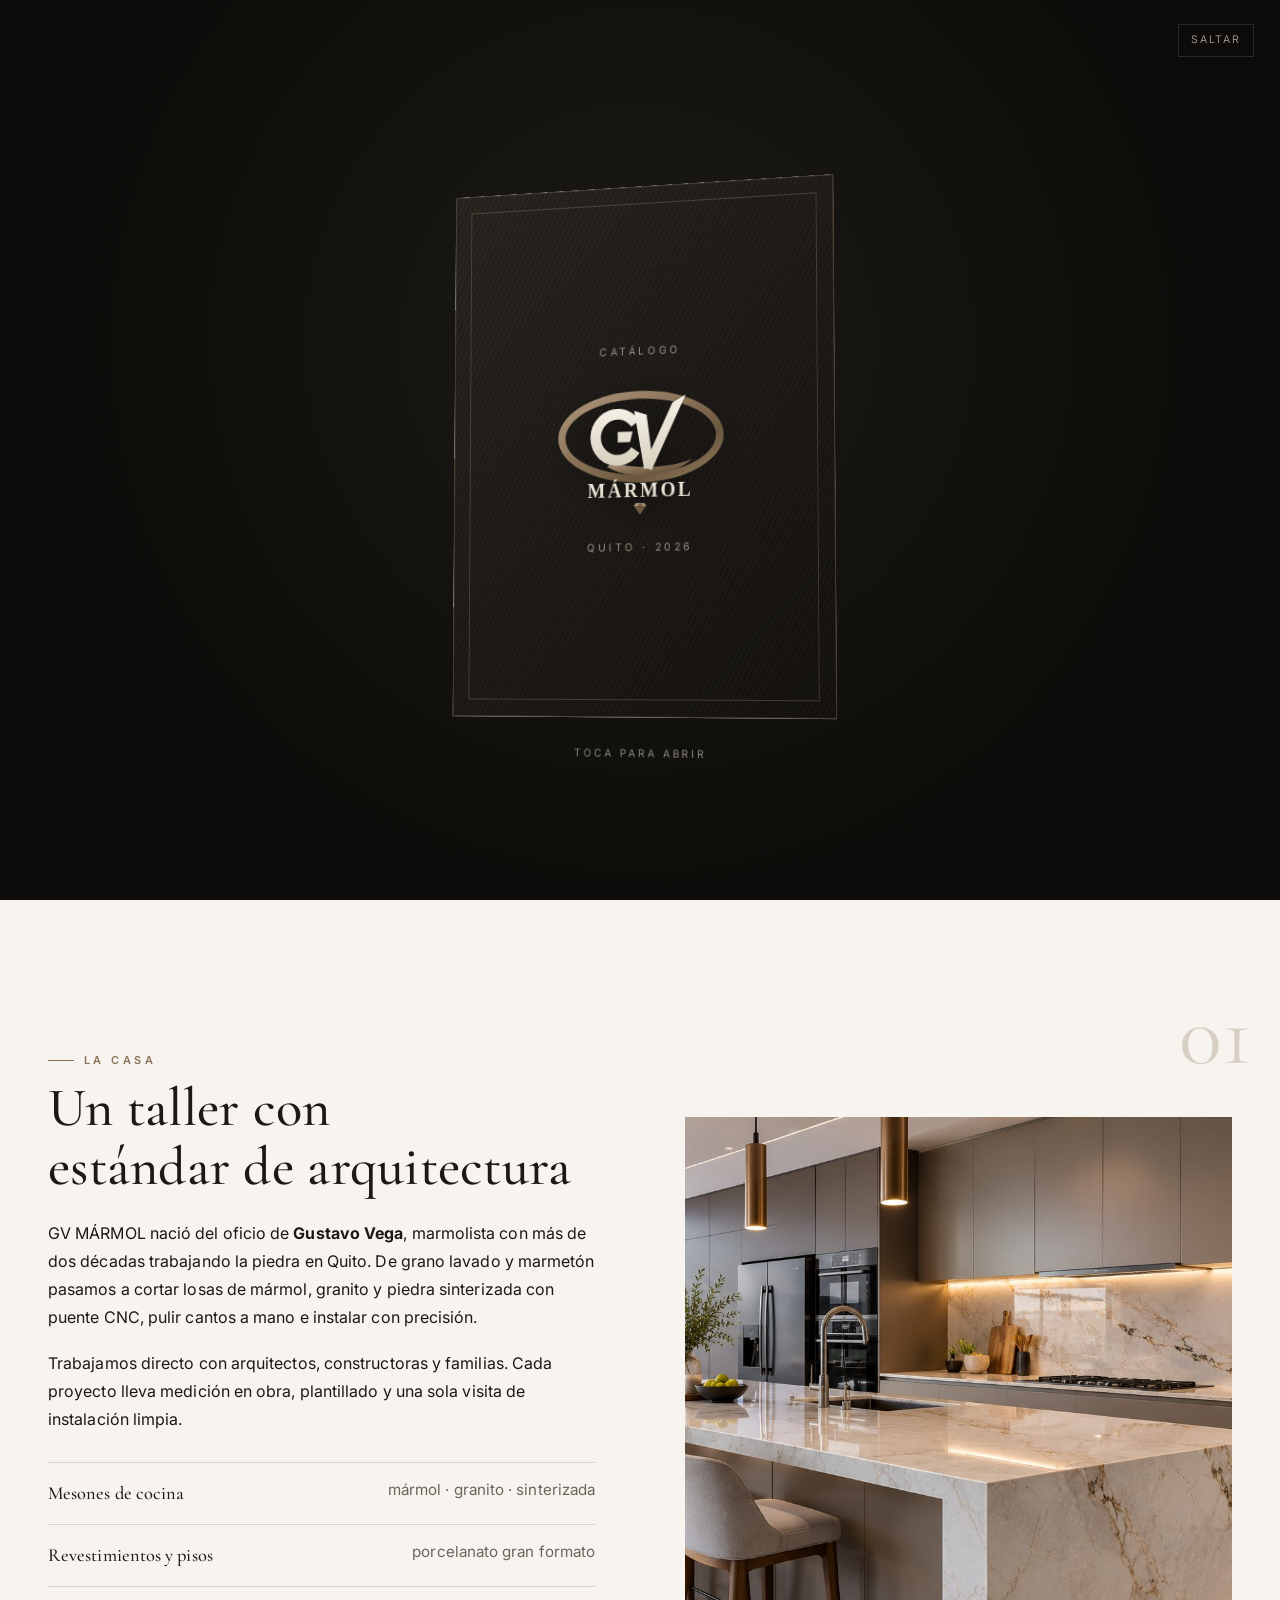
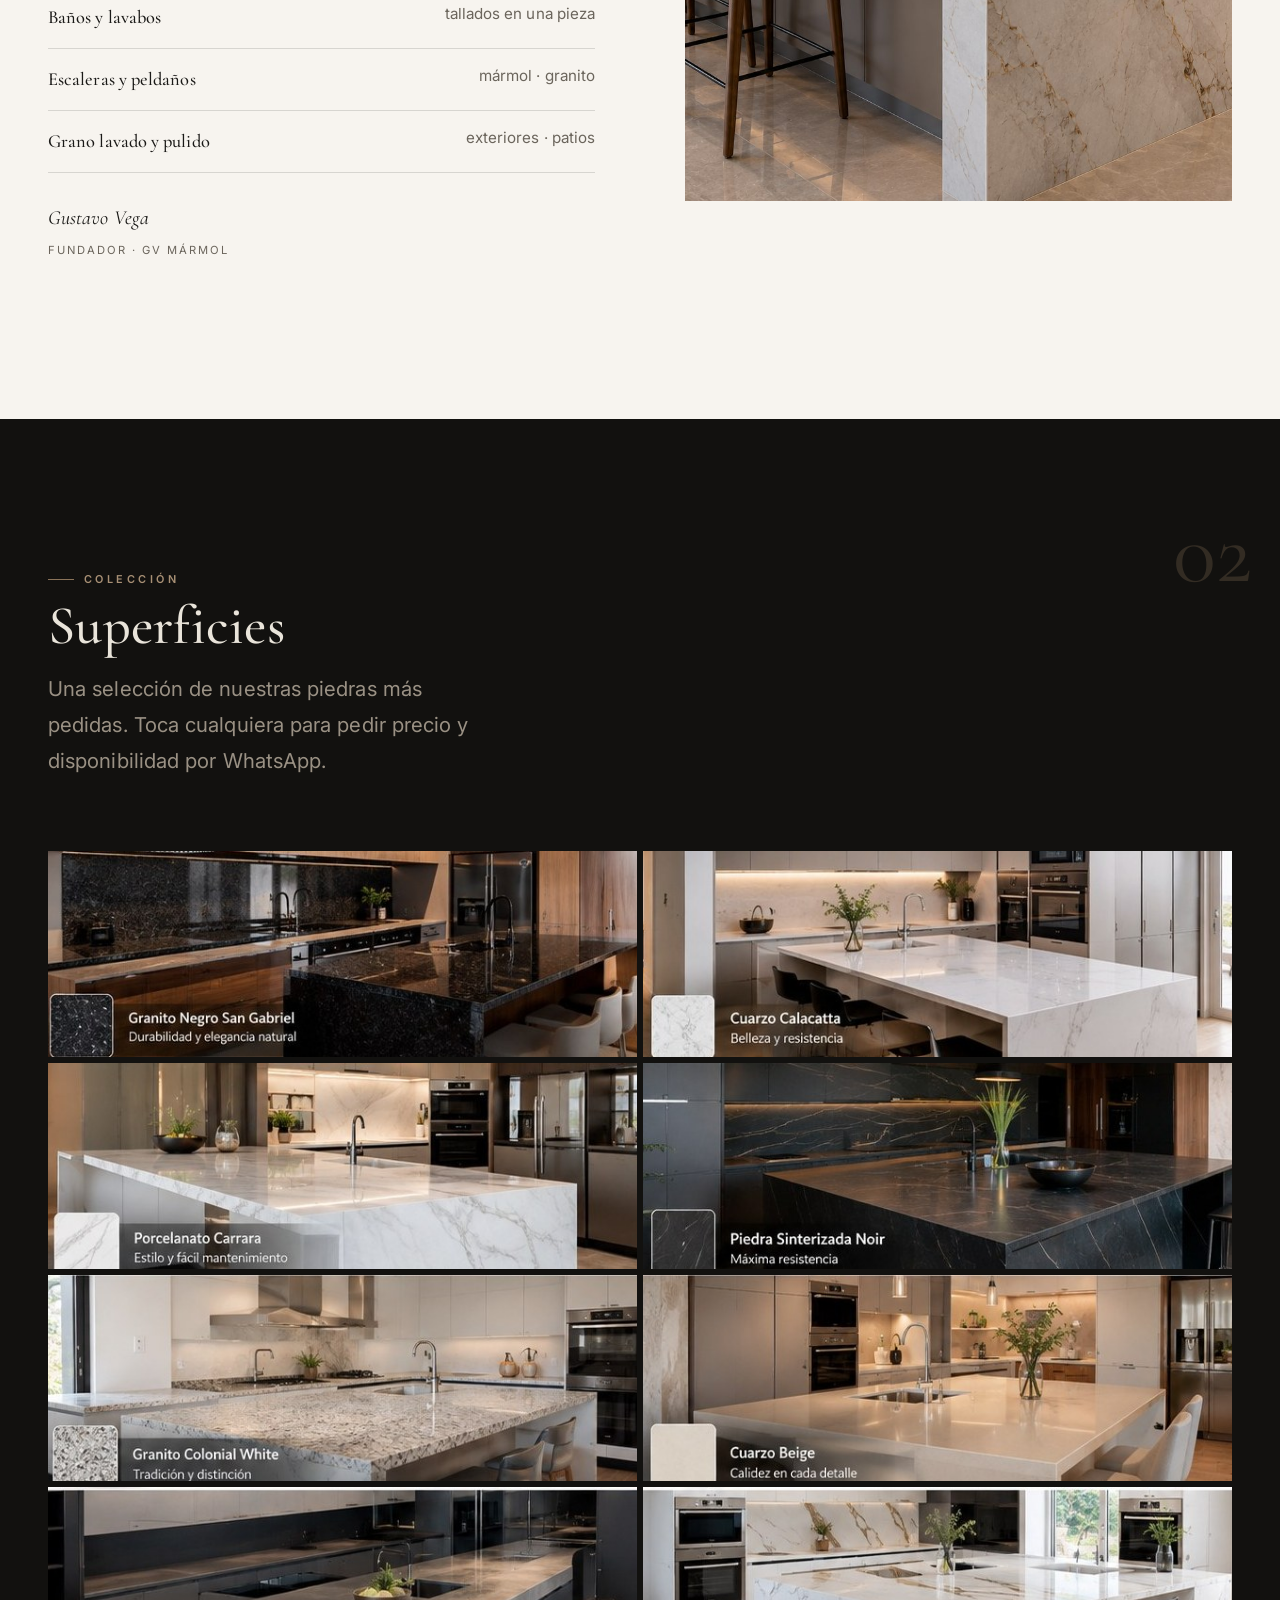
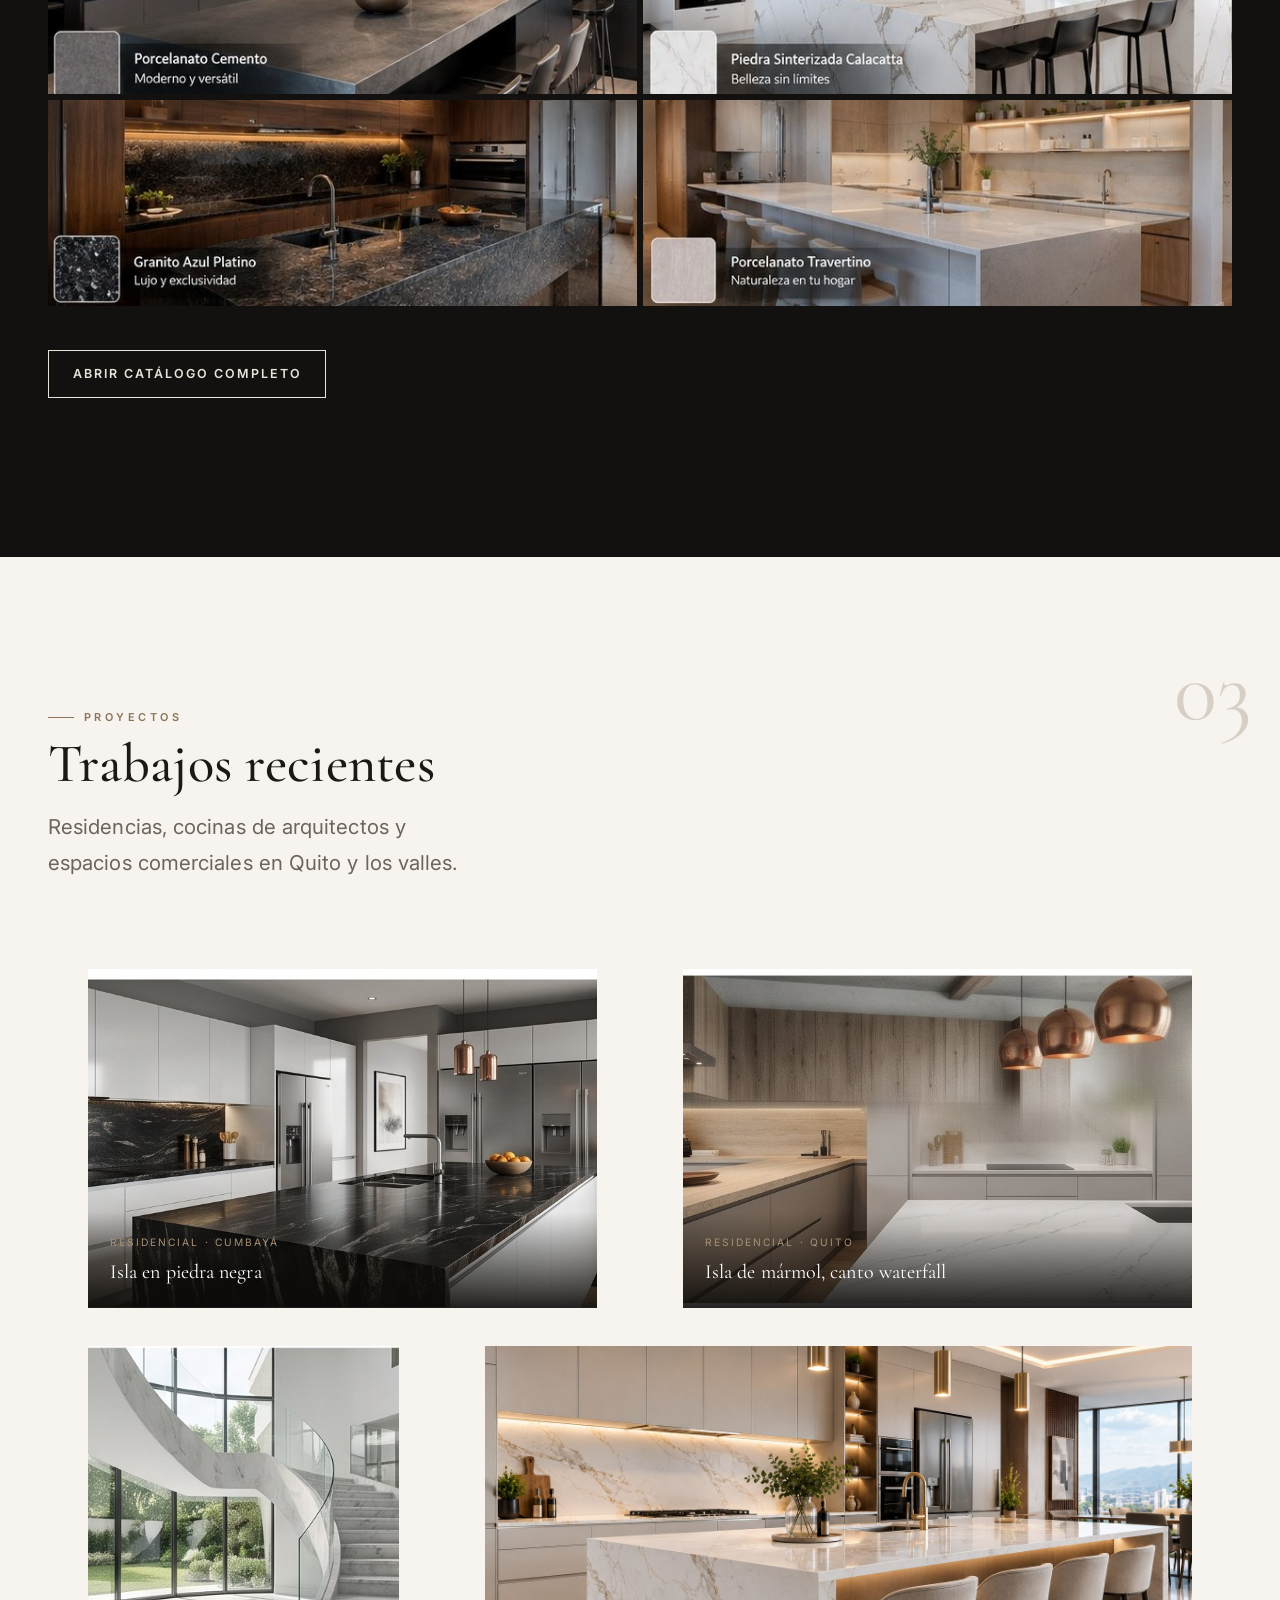
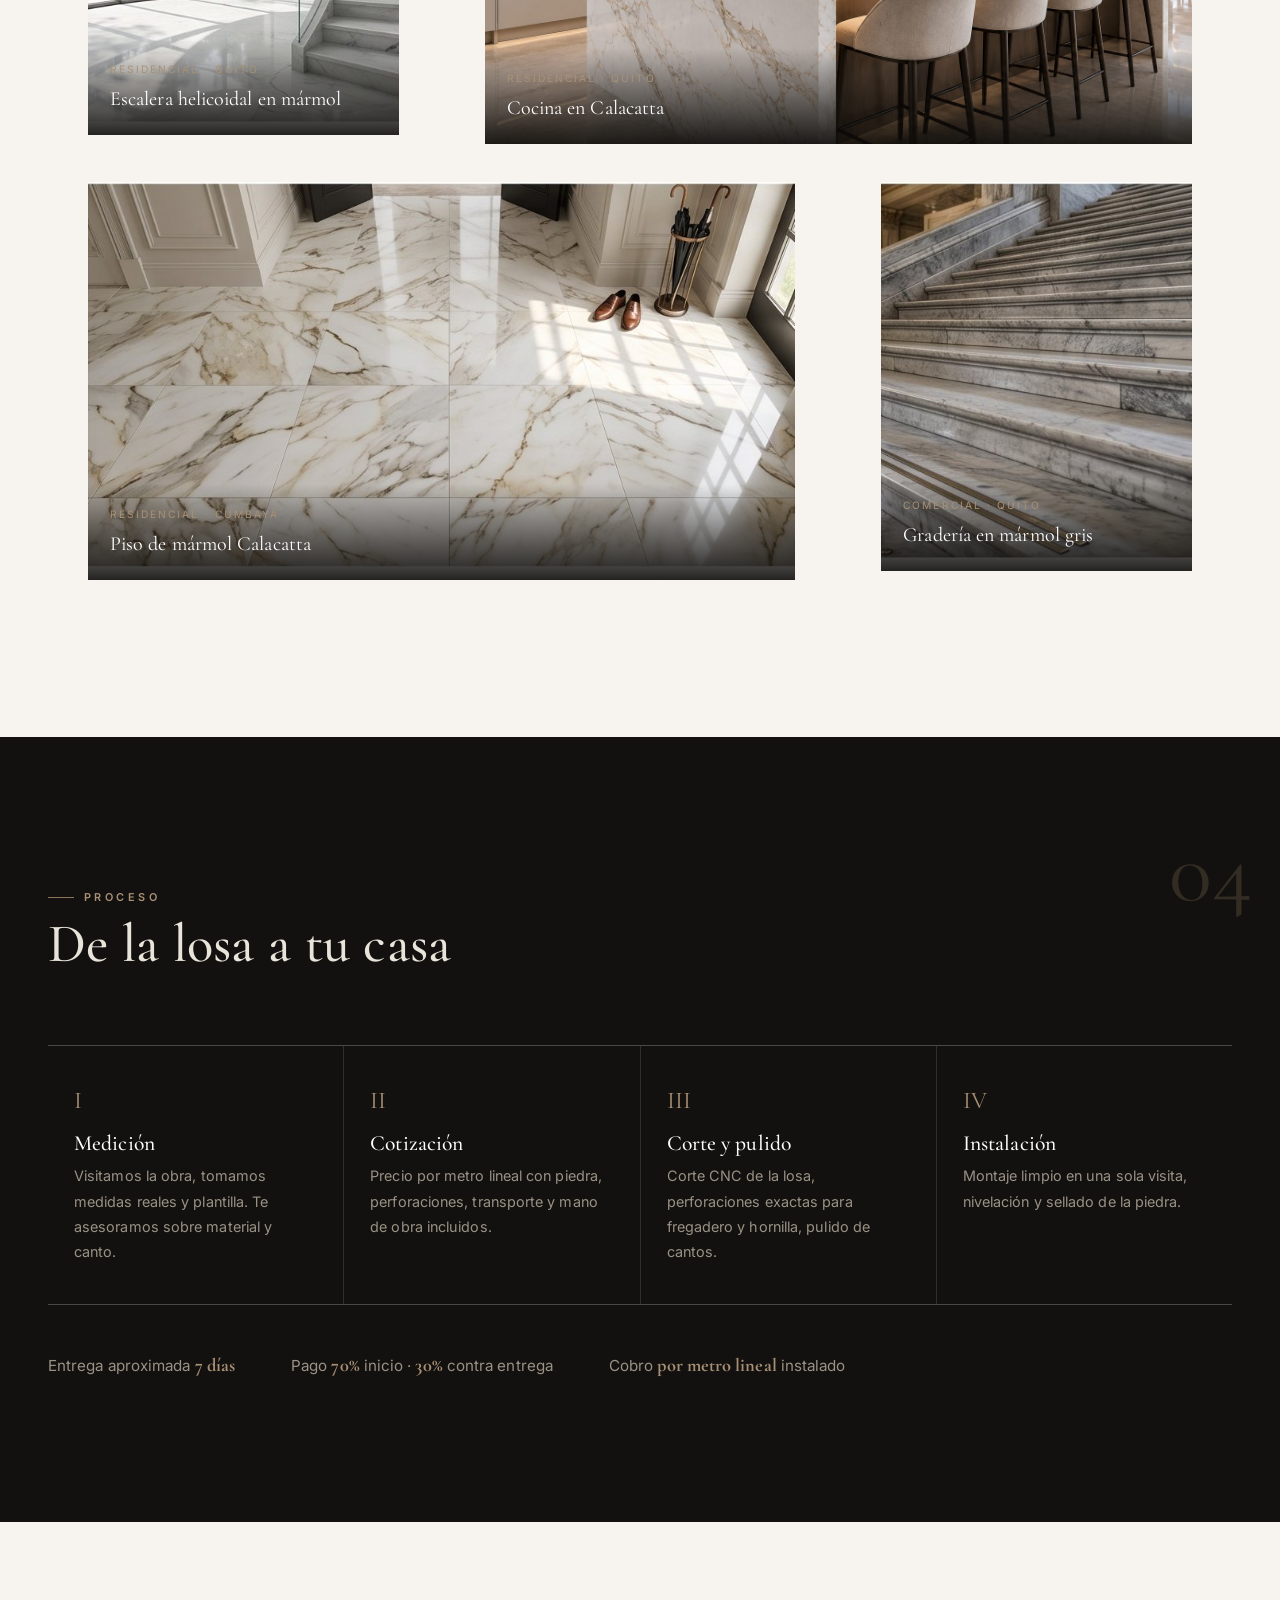
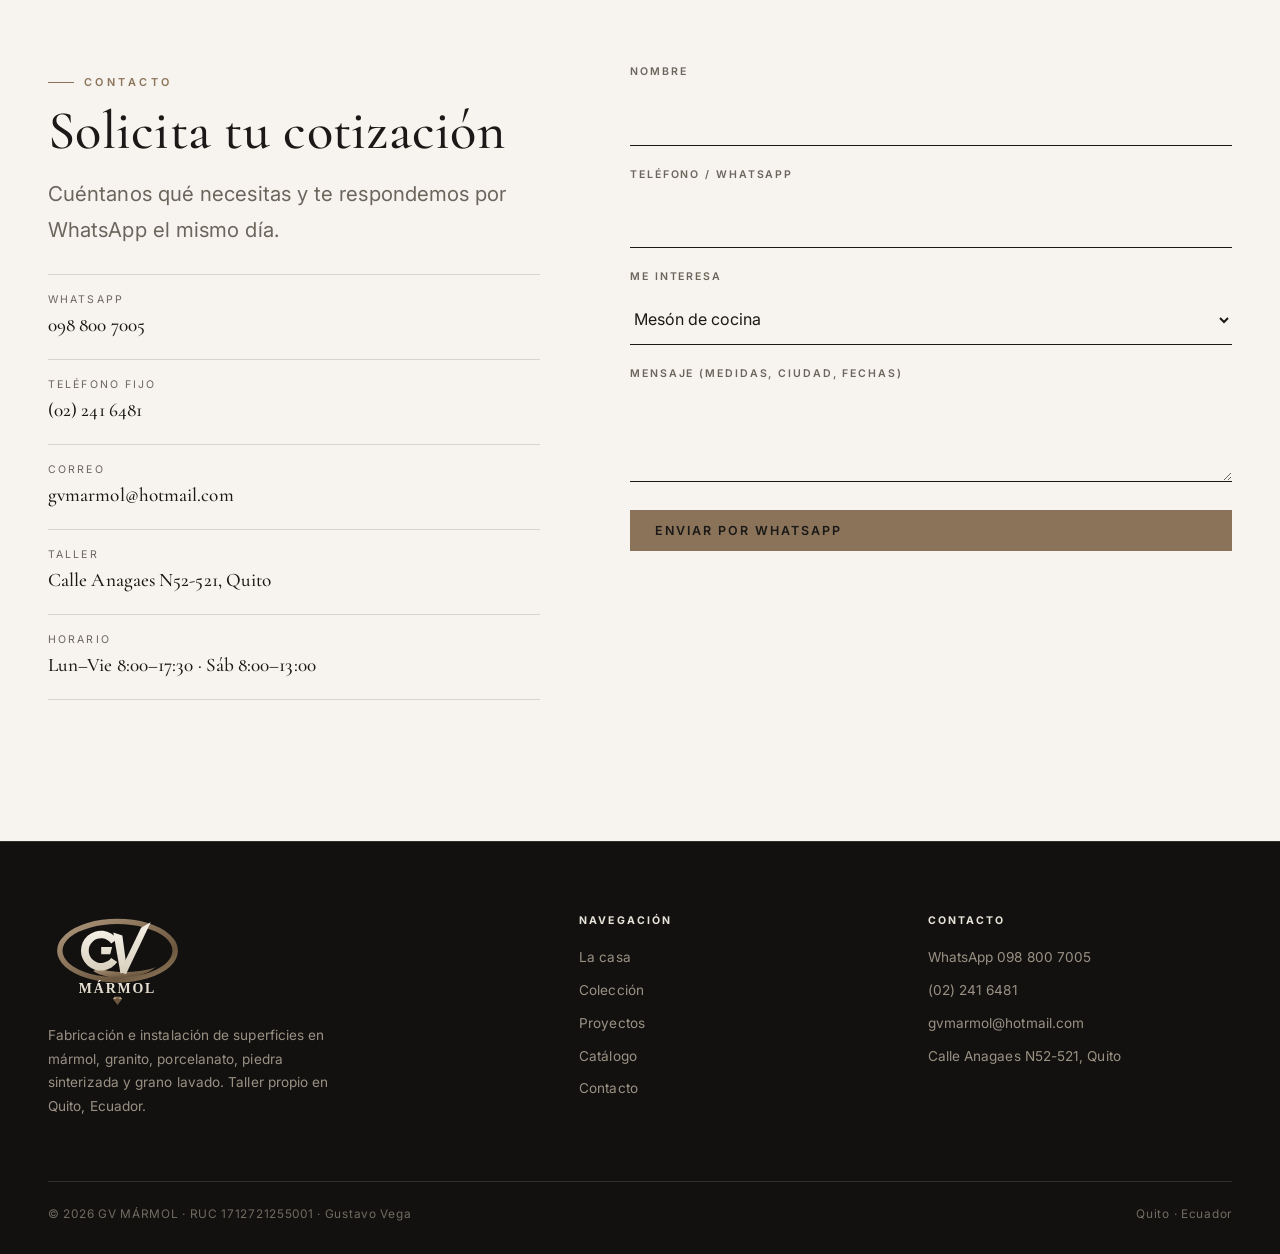
==== index.html @ 047f7c1b "Sitio web GV MÁRMOL + catálogo tipo libro - Página principal editorial (negro cálido / hueso / bronc" ====
<!doctype html>
<html lang="es">
<head>
<meta charset="utf-8">
<meta name="viewport" content="width=device-width, initial-scale=1">
<title>GV MÁRMOL | Mármol, Granito y Piedra Sinterizada en Quito</title>
<meta name="description" content="GV MÁRMOL — taller de Quito que fabrica e instala mesones, revestimientos, pisos y escaleras en mármol, granito, porcelanato de gran formato, piedra sinterizada y grano lavado. Cotiza por WhatsApp 098 800 7005.">
<meta name="author" content="GV MÁRMOL — Gustavo Vega">
<meta name="robots" content="index, follow">
<link rel="canonical" href="https://www.gvmarmol.com/">
<meta property="og:type" content="website">
<meta property="og:locale" content="es_EC">
<meta property="og:site_name" content="GV MÁRMOL">
<meta property="og:title" content="GV MÁRMOL | Superficies en piedra natural — Quito">
<meta property="og:description" content="Fabricación e instalación de mesones y revestimientos en piedra natural y sinterizada. Taller propio en Quito.">
<meta property="og:url" content="https://www.gvmarmol.com/">
<meta property="og:image" content="https://www.gvmarmol.com/assets/img/foto-cocina-marmol-negro.jpg">
<meta name="twitter:card" content="summary_large_image">
<meta name="theme-color" content="#12110F">
<link rel="icon" href="assets/img/favicon.svg" type="image/svg+xml">
<link rel="preconnect" href="https://fonts.googleapis.com">
<link rel="preconnect" href="https://fonts.gstatic.com" crossorigin>
<link href="https://fonts.googleapis.com/css2?family=Cormorant+Garamond:ital,wght@0,400;0,500;1,400;1,500&family=Inter:wght@400;500;600&display=swap" rel="stylesheet">
<link rel="stylesheet" href="assets/css/styles.css">
<script type="application/ld+json">
{
  "@context":"https://schema.org","@type":"HomeAndConstructionBusiness",
  "name":"GV MÁRMOL",
  "image":"https://www.gvmarmol.com/assets/img/foto-cocina-marmol-negro.jpg",
  "url":"https://www.gvmarmol.com/","telephone":"+593988007005",
  "email":"gvmarmol@hotmail.com","priceRange":"$$","vatID":"1712721255001",
  "founder":{"@type":"Person","name":"Gustavo Vega"},
  "address":{"@type":"PostalAddress","streetAddress":"Calle Anagaes N52-521","addressLocality":"Quito","addressCountry":"EC"},
  "areaServed":"Quito y valles, Ecuador",
  "openingHoursSpecification":[{"@type":"OpeningHoursSpecification","dayOfWeek":["Monday","Tuesday","Wednesday","Thursday","Friday"],"opens":"08:00","closes":"17:30"}]
}
</script>
</head>
<body>

<!-- PORTADA-LIBRO -->
<div class="book-intro" id="bookIntro" role="dialog" aria-label="Catálogo GV MÁRMOL">
  <button class="book-intro__skip">Saltar</button>
  <div class="book">
    <div class="book__pages"><p>Superficies en piedra<br>natural y sinterizada</p></div>
    <div class="book__cover" tabindex="0" role="button" aria-label="Abrir el catálogo">
      <span class="t">Catálogo</span>
      <img src="assets/img/logo-light.svg" alt="GV MÁRMOL" width="230">
      <span class="t">Quito · 2026</span>
      <span class="book__hint">Toca para abrir</span>
    </div>
  </div>
</div>

<!-- HEADER -->
<header class="site-header">
  <div class="wrap">
    <a class="brand" href="#top" aria-label="GV MÁRMOL"><img src="assets/img/logo-horizontal-light.svg" alt="GV MÁRMOL"></a>
    <button class="nav-toggle" aria-label="Menú" aria-expanded="false">☰</button>
    <nav class="nav">
      <a href="#coleccion">Colección</a>
      <a href="#proyectos">Proyectos</a>
      <a href="catalogo.html">Catálogo</a>
      <a href="#contacto">Contacto</a>
    </nav>
  </div>
</header>

<!-- HERO -->
<section class="hero" id="top">
  <div class="hero__bg" style="background-image:url('assets/img/foto-cocina-marmol-negro.jpg')"></div>
  <div class="wrap">
    <div class="hero__inner">
      <span class="kicker">Marmolería · Quito, Ecuador</span>
      <h1 style="margin-top:1.2rem">Damos forma a la <em>piedra</em><br>que viste tu espacio</h1>
      <p>Fabricamos e instalamos mesones, revestimientos, pisos y escaleras en piedra natural y sinterizada. Medición en obra, corte, pulido e instalación con un solo responsable.</p>
      <a class="btn btn--solid" href="catalogo.html">Ver catálogo</a>
      <div class="hero__meta">
        <span><b>+20</b>años de oficio</span>
        <span><b>7 días</b>entrega promedio</span>
        <span><b>70/30</b>forma de pago</span>
      </div>
    </div>
  </div>
  <span class="scrollcue"></span>
</section>

<!-- 01 · LA CASA -->
<section class="sec sec--paper" id="casa">
  <span class="sec__num">01</span>
  <div class="wrap split">
    <div class="reveal">
      <span class="kicker">La casa</span>
      <h2 style="margin:.6rem 0 1.4rem">Un taller con<br>estándar de arquitectura</h2>
      <p>GV MÁRMOL nació del oficio de <strong>Gustavo Vega</strong>, marmolista con más de dos décadas trabajando la piedra en Quito. De grano lavado y marmetón pasamos a cortar losas de mármol, granito y piedra sinterizada con puente CNC, pulir cantos a mano e instalar con precisión.</p>
      <p>Trabajamos directo con arquitectos, constructoras y familias. Cada proyecto lleva medición en obra, plantillado y una sola visita de instalación limpia.</p>
      <ul class="oferta">
        <li><b>Mesones de cocina</b><span>mármol · granito · sinterizada</span></li>
        <li><b>Revestimientos y pisos</b><span>porcelanato gran formato</span></li>
        <li><b>Baños y lavabos</b><span>tallados en una pieza</span></li>
        <li><b>Escaleras y peldaños</b><span>mármol · granito</span></li>
        <li><b>Grano lavado y pulido</b><span>exteriores · patios</span></li>
      </ul>
      <p class="signature">Gustavo Vega<span>Fundador · GV MÁRMOL</span></p>
    </div>
    <div class="split__media reveal">
      <img src="assets/img/foto-cocina-marmol-dorado.jpg" alt="Cocina con isla de mármol blanco y veta dorada" loading="lazy">
    </div>
  </div>
</section>

<!-- 02 · COLECCIÓN -->
<section class="sec" id="coleccion">
  <span class="sec__num">02</span>
  <div class="wrap">
    <div class="sec__head reveal">
      <span class="kicker">Colección</span>
      <h2>Superficies</h2>
      <p class="lead" style="margin-top:1rem">Una selección de nuestras piedras más pedidas. Toca cualquiera para pedir precio y disponibilidad por WhatsApp.</p>
    </div>
    <div class="collection reveal">
      <div class="mat" data-material="Granito Negro San Gabriel"><img src="assets/img/card-granito-san-gabriel.jpg" alt="Cocina con isla en Granito Negro San Gabriel" loading="lazy"><span class="mat__hint">Pedir precio →</span></div>
      <div class="mat" data-material="Cuarzo Calacatta"><img src="assets/img/card-cuarzo-calacatta.jpg" alt="Cocina con isla en Cuarzo Calacatta" loading="lazy"><span class="mat__hint">Pedir precio →</span></div>
      <div class="mat" data-material="Porcelanato Carrara"><img src="assets/img/card-porcelanato-carrara.jpg" alt="Cocina con isla en Porcelanato Carrara" loading="lazy"><span class="mat__hint">Pedir precio →</span></div>
      <div class="mat" data-material="Piedra Sinterizada Noir"><img src="assets/img/card-sinterizada-noir.jpg" alt="Cocina con isla en Piedra Sinterizada Noir" loading="lazy"><span class="mat__hint">Pedir precio →</span></div>
      <div class="mat" data-material="Granito Colonial White"><img src="assets/img/card-granito-colonial-white.jpg" alt="Cocina con isla en Granito Colonial White" loading="lazy"><span class="mat__hint">Pedir precio →</span></div>
      <div class="mat" data-material="Cuarzo Beige"><img src="assets/img/card-cuarzo-beige.jpg" alt="Cocina con isla en Cuarzo Beige" loading="lazy"><span class="mat__hint">Pedir precio →</span></div>
      <div class="mat" data-material="Porcelanato Cemento"><img src="assets/img/card-porcelanato-cemento.jpg" alt="Cocina con isla en Porcelanato Cemento" loading="lazy"><span class="mat__hint">Pedir precio →</span></div>
      <div class="mat" data-material="Piedra Sinterizada Calacatta"><img src="assets/img/card-sinterizada-calacatta.jpg" alt="Cocina con isla en Piedra Sinterizada Calacatta" loading="lazy"><span class="mat__hint">Pedir precio →</span></div>
      <div class="mat" data-material="Granito Azul Platino"><img src="assets/img/card-granito-azul-platino.jpg" alt="Cocina con isla en Granito Azul Platino" loading="lazy"><span class="mat__hint">Pedir precio →</span></div>
      <div class="mat" data-material="Porcelanato Travertino"><img src="assets/img/card-porcelanato-travertino.jpg" alt="Cocina con isla en Porcelanato Travertino" loading="lazy"><span class="mat__hint">Pedir precio →</span></div>
    </div>
    <p style="margin-top:44px"><a class="btn" href="catalogo.html">Abrir catálogo completo</a></p>
  </div>
</section>

<!-- 03 · PROYECTOS -->
<section class="sec sec--paper" id="proyectos">
  <span class="sec__num">03</span>
  <div class="wrap">
    <div class="sec__head reveal">
      <span class="kicker">Proyectos</span>
      <h2>Trabajos recientes</h2>
      <p class="lead" style="margin-top:1rem">Residencias, cocinas de arquitectos y espacios comerciales en Quito y los valles.</p>
    </div>
    <div class="projects reveal">
      <figure class="proj proj--w3"><img src="assets/img/k-piedra-negra.jpg" alt="Isla de cocina en piedra natural negra" loading="lazy"><figcaption><span>Residencial · Cumbayá</span>Isla en piedra negra</figcaption></figure>
      <figure class="proj proj--w3"><img src="assets/img/k-isla-marmol.jpg" alt="Isla de mármol con canto waterfall" loading="lazy"><figcaption><span>Residencial · Quito</span>Isla de mármol, canto waterfall</figcaption></figure>
      <figure class="proj proj--w2"><img src="assets/img/p-escalera-curva.jpg" alt="Escalera helicoidal en mármol" loading="lazy"><figcaption><span>Residencial · Quito</span>Escalera helicoidal en mármol</figcaption></figure>
      <figure class="proj proj--w4"><img src="assets/img/foto-cocina-calacatta.jpg" alt="Cocina con mesón e isla en mármol Calacatta" loading="lazy"><figcaption><span>Residencial · Quito</span>Cocina en Calacatta</figcaption></figure>
      <figure class="proj proj--w4"><img src="assets/img/p-piso-marmol.jpg" alt="Piso de mármol Calacatta pulido" loading="lazy"><figcaption><span>Residencial · Cumbayá</span>Piso de mármol Calacatta</figcaption></figure>
      <figure class="proj proj--w2"><img src="assets/img/p-escalera-clasica.jpg" alt="Gradería en mármol gris" loading="lazy"><figcaption><span>Comercial · Quito</span>Gradería en mármol gris</figcaption></figure>
    </div>
  </div>
</section>

<!-- 04 · PROCESO -->
<section class="sec" id="proceso">
  <span class="sec__num">04</span>
  <div class="wrap">
    <div class="sec__head reveal">
      <span class="kicker">Proceso</span>
      <h2>De la losa a tu casa</h2>
    </div>
    <div class="steps reveal">
      <div class="step"><div class="step__n">I</div><h3>Medición</h3><p>Visitamos la obra, tomamos medidas reales y plantilla. Te asesoramos sobre material y canto.</p></div>
      <div class="step"><div class="step__n">II</div><h3>Cotización</h3><p>Precio por metro lineal con piedra, perforaciones, transporte y mano de obra incluidos.</p></div>
      <div class="step"><div class="step__n">III</div><h3>Corte y pulido</h3><p>Corte CNC de la losa, perforaciones exactas para fregadero y hornilla, pulido de cantos.</p></div>
      <div class="step"><div class="step__n">IV</div><h3>Instalación</h3><p>Montaje limpio en una sola visita, nivelación y sellado de la piedra.</p></div>
    </div>
    <div class="facts reveal">
      <span>Entrega aproximada <b>7 días</b></span>
      <span>Pago <b>70%</b> inicio · <b>30%</b> contra entrega</span>
      <span>Cobro <b>por metro lineal</b> instalado</span>
    </div>
  </div>
</section>

<!-- CONTACTO -->
<section class="sec sec--paper" id="contacto">
  <div class="wrap contact">
    <div class="reveal">
      <span class="kicker">Contacto</span>
      <h2 style="margin:.6rem 0 1rem">Solicita tu cotización</h2>
      <p class="lead">Cuéntanos qué necesitas y te respondemos por WhatsApp el mismo día.</p>
      <ul class="contact__list">
        <li><span>WhatsApp</span><b>098 800 7005</b></li>
        <li><span>Teléfono fijo</span><b>(02) 241 6481</b></li>
        <li><span>Correo</span><b>gvmarmol@hotmail.com</b></li>
        <li><span>Taller</span><b>Calle Anagaes N52-521, Quito</b></li>
        <li><span>Horario</span><b>Lun–Vie 8:00–17:30 · Sáb 8:00–13:00</b></li>
      </ul>
    </div>
    <form class="reveal" id="contactForm">
      <div class="field"><label for="nombre">Nombre</label><input id="nombre" name="nombre" required></div>
      <div class="field"><label for="telefono">Teléfono / WhatsApp</label><input id="telefono" name="telefono" inputmode="tel" required></div>
      <div class="field"><label for="interes">Me interesa</label>
        <select id="interes" name="interes">
          <option>Mesón de cocina</option><option>Mesón / lavabo de baño</option>
          <option>Piso o revestimiento</option><option>Escalera / peldaños</option>
          <option>Grano lavado / pulido</option><option>Piedra sinterizada</option>
          <option>Mantenimiento / repulido</option><option>Otro</option>
        </select>
      </div>
      <div class="field"><label for="mensaje">Mensaje (medidas, ciudad, fechas)</label><textarea id="mensaje" name="mensaje"></textarea></div>
      <button class="btn btn--solid" type="submit" style="width:100%">Enviar por WhatsApp</button>
      <p class="form-ok" hidden style="margin-top:14px">Abrimos WhatsApp con tu mensaje. Si no se abrió, escríbenos al 098 800 7005.</p>
    </form>
  </div>
</section>

<!-- FOOTER -->
<footer class="site-footer">
  <div class="wrap">
    <div class="cols">
      <div>
        <img src="assets/img/logo-light.svg" alt="GV MÁRMOL" style="height:96px;width:auto;margin-bottom:16px">
        <p style="max-width:34ch">Fabricación e instalación de superficies en mármol, granito, porcelanato, piedra sinterizada y grano lavado. Taller propio en Quito, Ecuador.</p>
      </div>
      <div><h4>Navegación</h4><ul>
        <li><a href="#casa">La casa</a></li><li><a href="#coleccion">Colección</a></li>
        <li><a href="#proyectos">Proyectos</a></li><li><a href="catalogo.html">Catálogo</a></li>
        <li><a href="#contacto">Contacto</a></li>
      </ul></div>
      <div><h4>Contacto</h4><ul>
        <li><a href="https://wa.me/593988007005" target="_blank" rel="noopener">WhatsApp 098 800 7005</a></li>
        <li><a href="tel:+59322416481">(02) 241 6481</a></li>
        <li><a href="mailto:gvmarmol@hotmail.com">gvmarmol@hotmail.com</a></li>
        <li>Calle Anagaes N52-521, Quito</li>
      </ul></div>
    </div>
    <div class="bottom">
      <span>© <span id="year">2026</span> GV MÁRMOL · RUC 1712721255001 · Gustavo Vega</span>
      <span>Quito · Ecuador</span>
    </div>
  </div>
</footer>

<!-- FLOTANTES -->
<div class="fab">
  <a class="fab-cat" href="catalogo.html" aria-label="Catálogo">
    <svg viewBox="0 0 24 24" fill="none" stroke="currentColor" stroke-width="1.5"><path d="M12 5v15M4 5a2 2 0 012-2h6v17H6a2 2 0 01-2-2V5zM20 5a2 2 0 00-2-2h-6v17h6a2 2 0 002-2V5z"/></svg>
    <span>Catálogo</span>
  </a>
  <a class="fab-wa" href="https://wa.me/593988007005?text=Hola%20GV%20M%C3%81RMOL%2C%20quisiera%20informaci%C3%B3n." target="_blank" rel="noopener" aria-label="WhatsApp 098 800 7005">
    <svg viewBox="0 0 24 24" fill="currentColor"><path d="M12 2a10 10 0 00-8.6 15l-1.3 4.7 4.8-1.3A10 10 0 1012 2zm5.8 14.2c-.2.7-1.4 1.3-2 1.4-.5.1-1.2.1-1.9-.1-.4-.1-1-.3-1.7-.6-3-1.3-4.9-4.3-5-4.5-.2-.2-1.2-1.6-1.2-3s.7-2.1 1-2.4c.2-.3.6-.4.8-.4h.6c.2 0 .4 0 .7.5l.9 2.2c.1.2.1.4 0 .6l-.4.6-.3.4c-.2.2-.3.4-.1.7.2.3.9 1.5 2 2.4 1.4 1.2 2.5 1.6 2.8 1.7.3.1.5.1.7-.1l.9-1.1c.2-.3.5-.2.7-.1l2.1 1c.3.2.5.2.6.4.1.1.1.7-.1 1.4z"/></svg>
    <span>WhatsApp</span>
  </a>
</div>

<script src="assets/js/main.js"></script>
</body>
</html>
---- assets/css/styles.css ----
/* ============================================================
   GV MÁRMOL — editorial · negro cálido / hueso / bronce apagado
   ============================================================ */
:root{
  --bg:#12110F;          /* casi negro cálido */
  --bg-2:#1a1815;
  --paper:#F7F4EF;       /* hueso */
  --paper-2:#EDE8DE;
  --ink:#1A1917;         /* texto sobre hueso */
  --ink-soft:#6B655C;
  --bone:#E9E4DA;        /* texto sobre negro */
  --bone-soft:#9A9184;
  --bronze:#8A7359;      /* acento apagado */
  --bronze-l:#A89075;
  --line-d:rgba(233,228,218,.14);
  --line-l:rgba(26,25,23,.14);
  --ok:#43a047;
  --serif:"Cormorant Garamond",Georgia,"Times New Roman",serif;
  --sans:"Inter",-apple-system,BlinkMacSystemFont,"Segoe UI",Roboto,sans-serif;
  --wrap:1240px;
}
*,*::before,*::after{box-sizing:border-box}
html{scroll-behavior:smooth}
html,body{overflow-x:hidden;max-width:100%}
body{
  margin:0;background:var(--bg);color:var(--bone);
  font-family:var(--sans);font-size:16px;line-height:1.75;font-weight:400;
  -webkit-font-smoothing:antialiased;letter-spacing:.005em;
}
img{max-width:100%;display:block}
a{color:inherit;text-decoration:none}
h1,h2,h3{font-family:var(--serif);font-weight:500;line-height:1.08;margin:0;letter-spacing:.005em}
h1{font-size:clamp(2.5rem,5.6vw,4.7rem)}
h2{font-size:clamp(2rem,4.4vw,3.4rem)}
h3{font-size:1.35rem;font-weight:500}
p{margin:0 0 1.1rem}

.wrap{max-width:var(--wrap);margin:0 auto;padding:0 28px;width:100%}
.split>*,.grid>*,.hero .wrap,.hero__inner{min-width:0}

/* ---- rótulos pequeños ---- */
.kicker{font-family:var(--sans);font-size:.68rem;font-weight:600;letter-spacing:.32em;
  text-transform:uppercase;color:var(--bronze-l);display:inline-flex;align-items:center;gap:.9em}
.kicker::before{content:"";width:26px;height:1px;background:var(--bronze)}
.on-paper .kicker,.sec--paper .kicker{color:var(--bronze)}

/* ---- secciones ---- */
.sec{padding:clamp(72px,11vw,160px) 0;position:relative}
.sec--paper{background:var(--paper);color:var(--ink)}
.sec--paper h1,.sec--paper h2,.sec--paper h3{color:var(--ink)}
.sec__head{max-width:44ch;margin-bottom:clamp(40px,6vw,72px)}
.sec__head h2{margin:.5rem 0 0}
.sec__num{position:absolute;top:clamp(40px,7vw,90px);right:28px;font-family:var(--serif);
  font-size:clamp(3rem,7vw,6rem);color:var(--bronze);opacity:.28;line-height:1;pointer-events:none}
.lead{font-size:clamp(1.05rem,1.6vw,1.3rem);color:var(--bone-soft);font-weight:400}
.sec--paper .lead{color:var(--ink-soft)}

/* ---- botones ---- */
.btn{display:inline-flex;align-items:center;gap:.7em;padding:1em 1.9em;font-family:var(--sans);
  font-size:.78rem;font-weight:600;letter-spacing:.16em;text-transform:uppercase;
  border:1px solid currentColor;color:var(--bone);background:none;cursor:pointer;
  transition:background .25s,color .25s,border-color .25s}
.btn:hover{background:var(--bone);color:var(--bg);border-color:var(--bone)}
.btn--solid{background:var(--bronze);border-color:var(--bronze);color:#fff}
.btn--solid:hover{background:var(--bronze-l);border-color:var(--bronze-l);color:#fff}
.sec--paper .btn{color:var(--ink)}
.sec--paper .btn:hover{background:var(--ink);color:var(--paper);border-color:var(--ink)}

/* ---- header ---- */
.site-header{position:fixed;inset:0 0 auto 0;z-index:50;padding:22px 0;
  transition:background .35s,padding .35s,border-color .35s;border-bottom:1px solid transparent}
.site-header.scrolled{background:rgba(18,17,15,.9);backdrop-filter:blur(12px);
  padding:12px 0;border-color:var(--line-d)}
.site-header .wrap{display:flex;align-items:center;justify-content:space-between;gap:24px}
.brand img{height:44px;width:auto;transition:height .35s}
.site-header.scrolled .brand img{height:36px}
.brand .lg-dark{display:none}
.nav{display:flex;align-items:center;gap:38px}
.nav a{font-size:.74rem;font-weight:600;letter-spacing:.18em;text-transform:uppercase;color:var(--bone);
  position:relative;padding:4px 0;opacity:.82;transition:opacity .2s}
.nav a:hover{opacity:1}
.nav a::after{content:"";position:absolute;left:0;bottom:-2px;width:0;height:1px;background:var(--bronze-l);transition:width .25s}
.nav a:hover::after{width:100%}
.nav-toggle{display:none;background:none;border:0;color:var(--bone);font-size:1.5rem;cursor:pointer;line-height:1}

/* ---- hero ---- */
.hero{position:relative;min-height:100svh;display:flex;align-items:center;overflow:hidden}
.hero__bg{position:absolute;inset:0;z-index:-2;background:#000 center/cover no-repeat}
.hero__bg::after{content:"";position:absolute;inset:0;
  background:linear-gradient(to top,rgba(12,11,9,.92) 0%,rgba(12,11,9,.55) 45%,rgba(12,11,9,.35) 100%)}
.hero__inner{padding:120px 0 60px;max-width:860px;width:100%}
.hero h1{color:#fff}
.hero h1 em{font-style:italic;color:var(--bronze-l)}
.hero p{margin:1.6rem 0 2.4rem;font-size:clamp(1.05rem,1.5vw,1.28rem);color:rgba(233,228,218,.82);max-width:46ch}
.hero__meta{margin-top:2.6rem;display:flex;gap:40px;flex-wrap:wrap;font-size:.72rem;letter-spacing:.16em;
  text-transform:uppercase;color:rgba(233,228,218,.6)}
.hero__meta span{display:flex;flex-direction:column;gap:.3em}
.hero__meta b{font-family:var(--serif);font-size:1.5rem;letter-spacing:0;color:var(--bronze-l);text-transform:none}
.scrollcue{position:absolute;bottom:28px;left:50%;transform:translateX(-50%);width:1px;height:54px;
  background:linear-gradient(var(--bronze-l),transparent)}

/* ---- intro / casa ---- */
.split{display:grid;grid-template-columns:1fr 1fr;gap:clamp(40px,7vw,96px);align-items:center}
.split__media{aspect-ratio:4/5;overflow:hidden}
.split__media img{width:100%;height:100%;object-fit:cover}
.oferta{list-style:none;padding:0;margin:1.8rem 0 0;border-top:1px solid var(--line-l)}
.oferta li{padding:.9rem 0;border-bottom:1px solid var(--line-l);font-size:.95rem;
  display:flex;justify-content:space-between;gap:20px;color:var(--ink-soft)}
.oferta li b{font-family:var(--serif);font-size:1.15rem;color:var(--ink);font-weight:500}
.signature{font-family:var(--serif);font-style:italic;font-size:1.25rem;color:var(--ink);margin-top:1.8rem}
.signature span{display:block;font-family:var(--sans);font-style:normal;font-size:.7rem;letter-spacing:.18em;
  text-transform:uppercase;color:var(--ink-soft);margin-top:.4em}

/* ---- colección (materiales) ---- */
.collection{display:grid;grid-template-columns:repeat(2,1fr);gap:6px}
.mat{position:relative;overflow:hidden;aspect-ratio:20/7;cursor:pointer;background:#000}
.mat img{width:100%;height:100%;object-fit:cover;transition:transform .8s cubic-bezier(.2,.6,.2,1),opacity .4s}
.mat:hover img{transform:scale(1.05)}
.mat::after{content:"";position:absolute;inset:0;background:linear-gradient(to top,rgba(12,11,9,.55),transparent 55%);
  opacity:0;transition:opacity .3s}
.mat:hover::after{opacity:1}
.mat__hint{position:absolute;right:16px;bottom:14px;font-size:.66rem;letter-spacing:.18em;text-transform:uppercase;
  color:#fff;opacity:0;transform:translateY(6px);transition:.3s}
.mat:hover .mat__hint{opacity:1;transform:none}

/* ---- proyectos ---- */
.projects{display:grid;grid-template-columns:repeat(6,1fr);gap:6px}
.proj{position:relative;overflow:hidden;background:#000}
.proj img{width:100%;height:100%;object-fit:cover;transition:transform .8s cubic-bezier(.2,.6,.2,1)}
.proj:hover img{transform:scale(1.04)}
.proj figcaption{position:absolute;left:0;right:0;bottom:0;padding:22px 22px 18px;
  background:linear-gradient(to top,rgba(12,11,9,.9),transparent);
  font-family:var(--serif);font-size:1.25rem;color:#fff}
.proj figcaption span{display:block;font-family:var(--sans);font-size:.64rem;letter-spacing:.2em;
  text-transform:uppercase;color:var(--bronze-l);margin-bottom:.3em}
.proj--w3{grid-column:span 3;aspect-ratio:3/2}
.proj--w2{grid-column:span 2;aspect-ratio:4/5}
.proj--w4{grid-column:span 4;aspect-ratio:16/9}

/* ---- proceso / condiciones ---- */
.steps{display:grid;grid-template-columns:repeat(4,1fr);gap:1px;background:var(--line-d);
  border-block:1px solid var(--line-d)}
.step{background:var(--bg);padding:34px 26px 40px}
.step__n{font-family:var(--serif);font-size:1.5rem;color:var(--bronze-l)}
.step h3{margin:.6rem 0 .5rem;color:#fff}
.step p{font-size:.9rem;color:var(--bone-soft);margin:0}
.facts{display:flex;flex-wrap:wrap;gap:14px 56px;margin-top:44px;font-size:.95rem;color:var(--bone-soft)}
.facts b{color:var(--bronze-l);font-family:var(--serif);font-size:1.15rem}

/* ---- contacto ---- */
.contact{display:grid;grid-template-columns:.9fr 1.1fr;gap:clamp(40px,7vw,90px)}
.contact__list{list-style:none;padding:0;margin:1.6rem 0 0}
.contact__list li{padding:1rem 0;border-top:1px solid var(--line-l);display:flex;flex-direction:column}
.contact__list li:last-child{border-bottom:1px solid var(--line-l)}
.contact__list span{font-size:.66rem;letter-spacing:.2em;text-transform:uppercase;color:var(--ink-soft)}
.contact__list b{font-family:var(--serif);font-size:1.2rem;font-weight:500;color:var(--ink)}
.field{margin-bottom:20px}
.field label{display:block;font-size:.66rem;font-weight:600;letter-spacing:.18em;text-transform:uppercase;
  color:var(--ink-soft);margin-bottom:8px}
.field input,.field select,.field textarea{width:100%;padding:.85em 0;border:0;border-bottom:1px solid var(--ink);
  background:none;font:inherit;font-size:1rem;color:var(--ink);border-radius:0}
.field textarea{min-height:90px;resize:vertical}
.field input:focus,.field select:focus,.field textarea:focus{outline:0;border-color:var(--bronze)}
.form-ok{font-size:.85rem;color:var(--bronze)}

/* ---- footer ---- */
.site-footer{padding:70px 0 30px;border-top:1px solid var(--line-d);font-size:.85rem;color:var(--bone-soft)}
.site-footer .cols{display:grid;grid-template-columns:1.6fr 1fr 1fr;gap:44px;margin-bottom:44px}
.site-footer h4{font-family:var(--sans);font-size:.66rem;letter-spacing:.2em;text-transform:uppercase;
  color:var(--bone);margin:0 0 16px}
.site-footer ul{list-style:none;padding:0;margin:0}
.site-footer li{margin-bottom:9px}
.site-footer a:hover{color:var(--bronze-l)}
.site-footer .bottom{display:flex;justify-content:space-between;flex-wrap:wrap;gap:10px;
  padding-top:22px;border-top:1px solid var(--line-d);font-size:.74rem;letter-spacing:.06em;color:rgba(154,145,132,.7)}

/* ---- botones flotantes ---- */
.fab{position:fixed;right:22px;bottom:22px;z-index:60;display:flex;flex-direction:column;gap:10px;align-items:flex-end}
.fab a{display:inline-flex;align-items:center;gap:9px;padding:12px 16px;font-size:.68rem;font-weight:600;
  letter-spacing:.16em;text-transform:uppercase;border:1px solid var(--line-d);
  background:rgba(18,17,15,.85);backdrop-filter:blur(8px);color:var(--bone);transition:background .25s,color .25s}
.fab a:hover{background:var(--bronze);border-color:var(--bronze);color:#fff}
.fab svg{width:18px;height:18px;flex:none}
.fab .fab-wa:hover{background:var(--ok);border-color:var(--ok)}

/* ============================================================
   PORTADA-LIBRO
   ============================================================ */
.book-intro{position:fixed;inset:0;z-index:9999;background:radial-gradient(circle at 50% 38%,#1c1a16,#0c0b09 72%);
  display:grid;place-items:center;perspective:2400px;transition:opacity .9s,visibility .9s}
.book-intro.is-hidden{opacity:0;visibility:hidden;pointer-events:none}
.book{position:relative;width:min(76vw,400px);aspect-ratio:3/4;transform-style:preserve-3d;
  transform:rotateX(5deg) rotateY(-18deg);transition:transform 1s ease}
.book__pages{position:absolute;inset:0;background:var(--paper);
  box-shadow:inset -6px 0 16px rgba(0,0,0,.16);display:grid;place-items:center;padding:14%}
.book__pages p{font-family:var(--serif);font-style:italic;color:var(--ink-soft);text-align:center;font-size:1.05rem}
.book__cover{position:absolute;inset:0;transform-origin:left center;transform-style:preserve-3d;
  transition:transform 1.2s cubic-bezier(.6,.02,.1,1);cursor:pointer;
  background:linear-gradient(135deg,rgba(255,255,255,.04),rgba(0,0,0,.34)),
    repeating-linear-gradient(115deg,#1a1713 0 2px,#211d18 2px 5px),#181510;
  border:1px solid rgba(138,115,89,.4);
  display:flex;flex-direction:column;align-items:center;justify-content:center;gap:20px;padding:12%}
.book__cover::before{content:"";position:absolute;inset:16px;border:1px solid rgba(138,115,89,.4)}
.book.is-open .book__cover{transform:rotateY(-158deg)}
.book.is-open{transform:rotateX(3deg) rotateY(8deg) translateX(6%)}
.book__cover img{width:66%;position:relative;filter:drop-shadow(0 8px 20px rgba(0,0,0,.5))}
.book__cover .t{position:relative;font-size:.66rem;letter-spacing:.34em;text-transform:uppercase;color:var(--bone-soft)}
.book__hint{position:absolute;left:50%;bottom:-46px;transform:translateX(-50%);white-space:nowrap;
  font-size:.66rem;letter-spacing:.28em;text-transform:uppercase;color:rgba(233,228,218,.55);animation:hp 2.4s infinite}
@keyframes hp{0%,100%{opacity:.35}50%{opacity:1}}
.book-intro__skip{position:fixed;top:24px;right:26px;background:none;border:1px solid var(--line-d);
  color:var(--bone-soft);font:inherit;font-size:.66rem;letter-spacing:.16em;text-transform:uppercase;
  padding:.6em 1.2em;cursor:pointer}
.book-intro__skip:hover{color:var(--bone);border-color:var(--bronze)}

/* ---- reveal ---- */
.reveal{opacity:0;transform:translateY(24px);transition:opacity .9s ease,transform .9s ease}
.reveal.in{opacity:1;transform:none}

/* ============================================================
   RESPONSIVE
   ============================================================ */
@media(max-width:1024px){
  .projects{grid-template-columns:repeat(4,1fr)}
  .proj--w3{grid-column:span 2}.proj--w2{grid-column:span 2}.proj--w4{grid-column:span 4}
  .steps{grid-template-columns:repeat(2,1fr)}
  .split,.contact{grid-template-columns:1fr;gap:44px}
  .split__media{aspect-ratio:16/10}
  .site-footer .cols{grid-template-columns:1fr 1fr}
}
@media(max-width:640px){
  .nav{position:fixed;inset:0 0 0 auto;width:min(82vw,320px);background:var(--bg-2);flex-direction:column;
    align-items:flex-start;justify-content:center;gap:26px;padding:40px;transform:translateX(100%);
    transition:transform .35s;z-index:55;border-left:1px solid var(--line-d)}
  .nav.open{transform:none}
  .nav a{font-size:.9rem;opacity:1}
  .nav-toggle{display:block;z-index:56}
  .collection{grid-template-columns:1fr}
  .projects{grid-template-columns:1fr}
  .proj--w3,.proj--w2,.proj--w4{grid-column:span 1;aspect-ratio:4/3}
  .steps{grid-template-columns:1fr}
  .site-footer .cols{grid-template-columns:1fr}
  .fab a span{display:none}
  .fab a{padding:13px}
  .scrollcue{display:none}
}
@media(prefers-reduced-motion:reduce){
  *{animation-duration:.001s!important;transition-duration:.001s!important}
  html{scroll-behavior:auto}
}
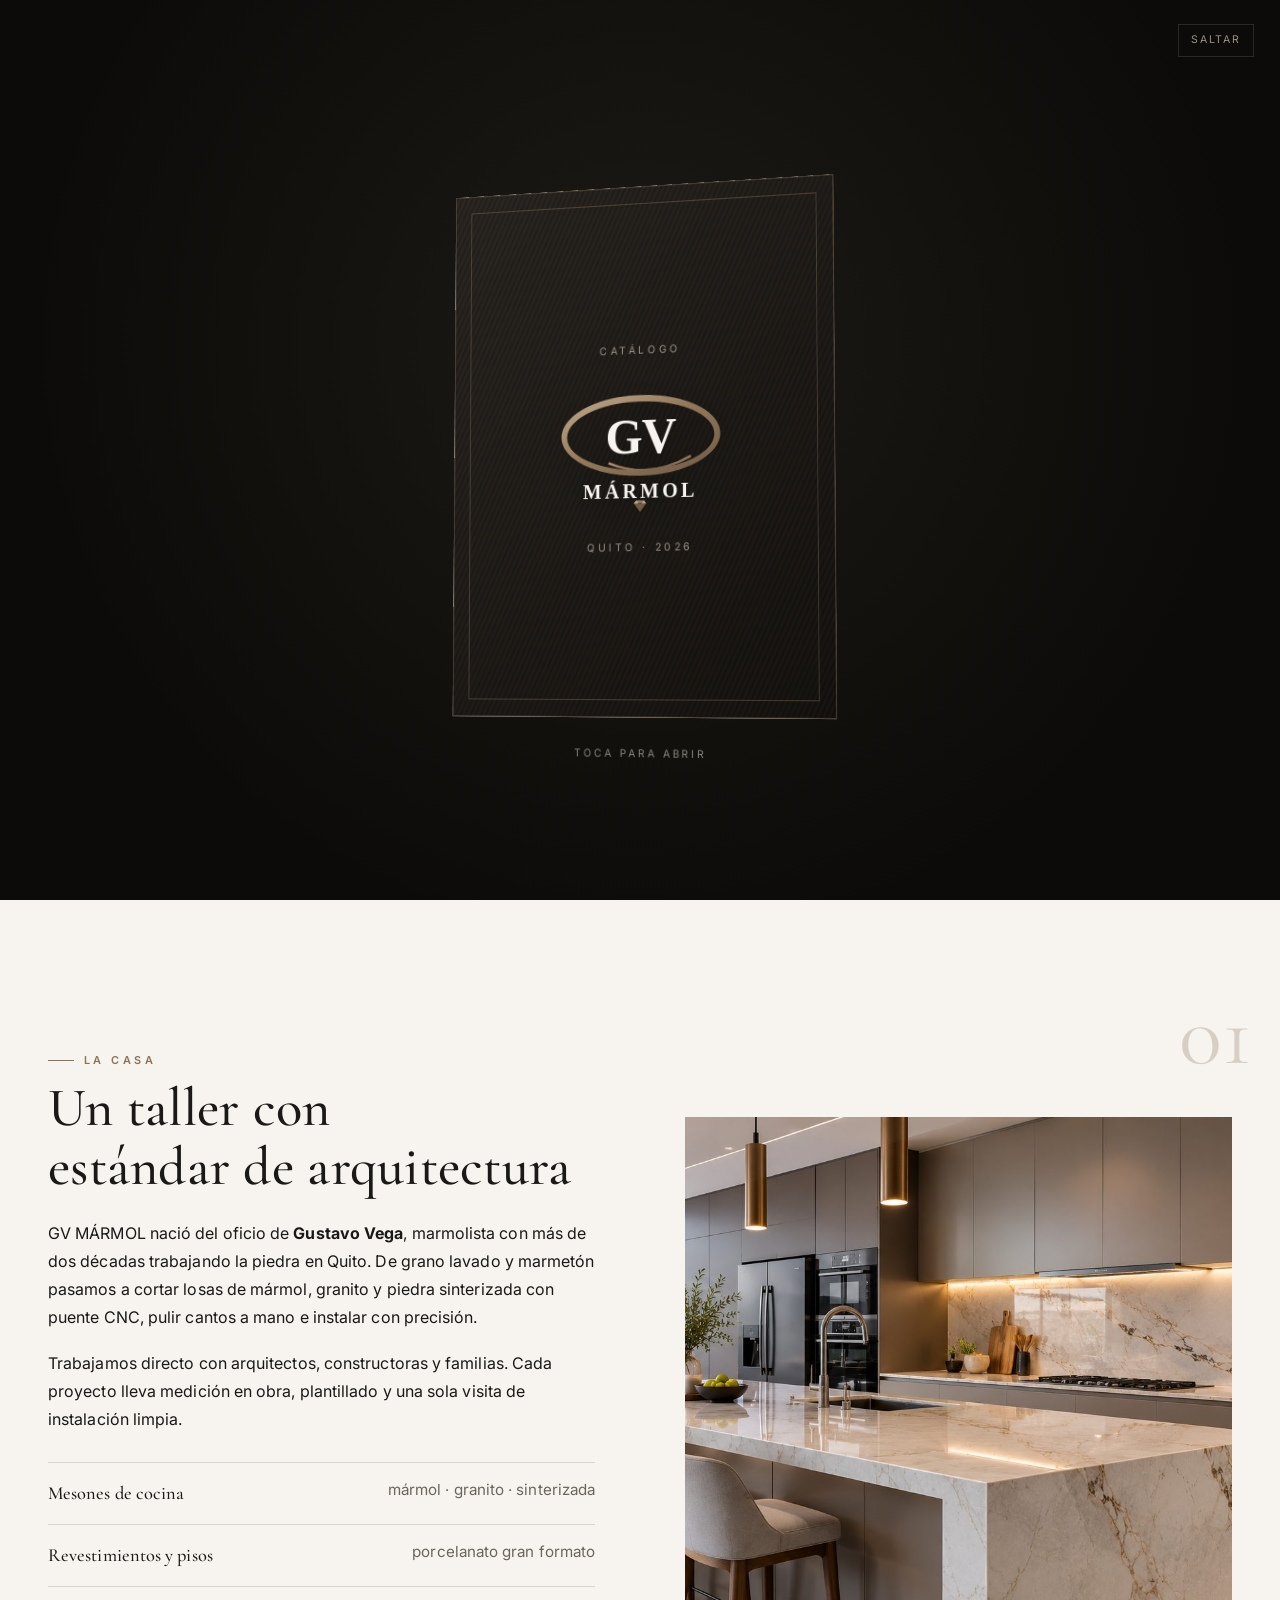
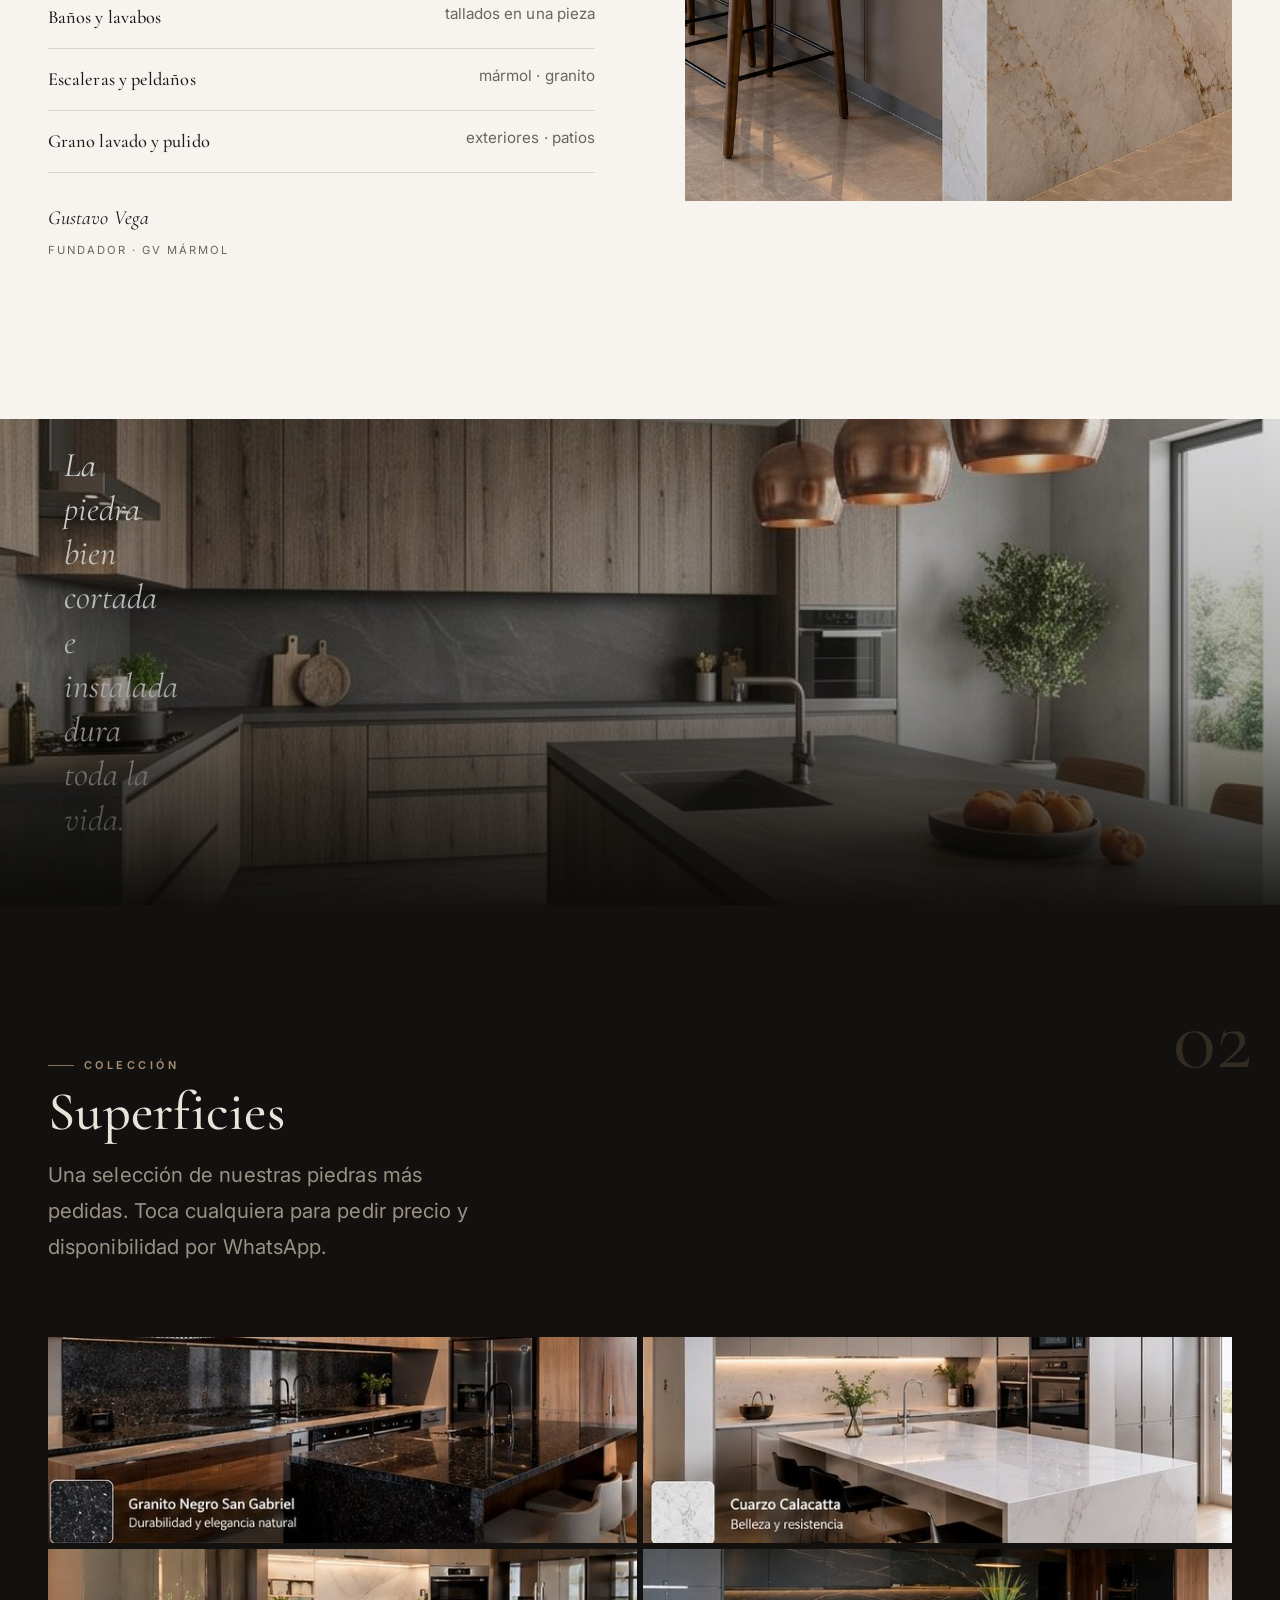
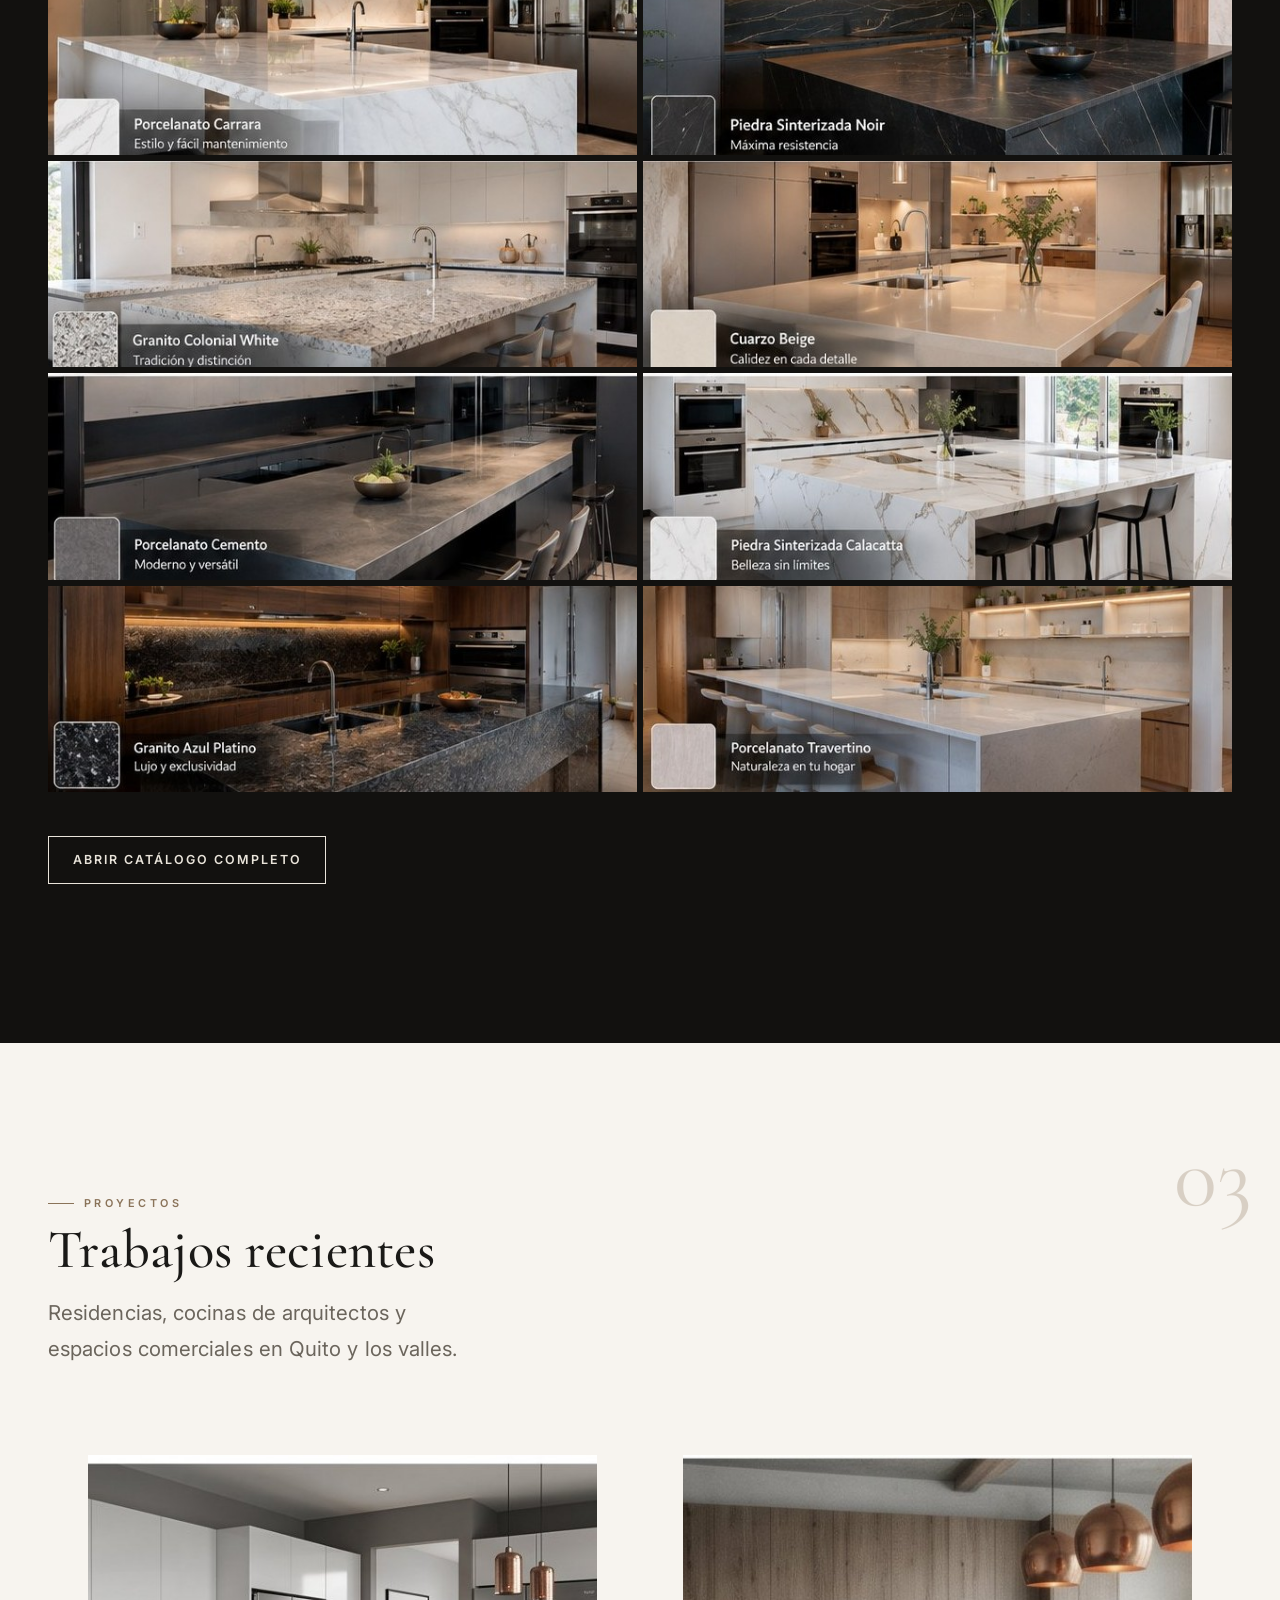
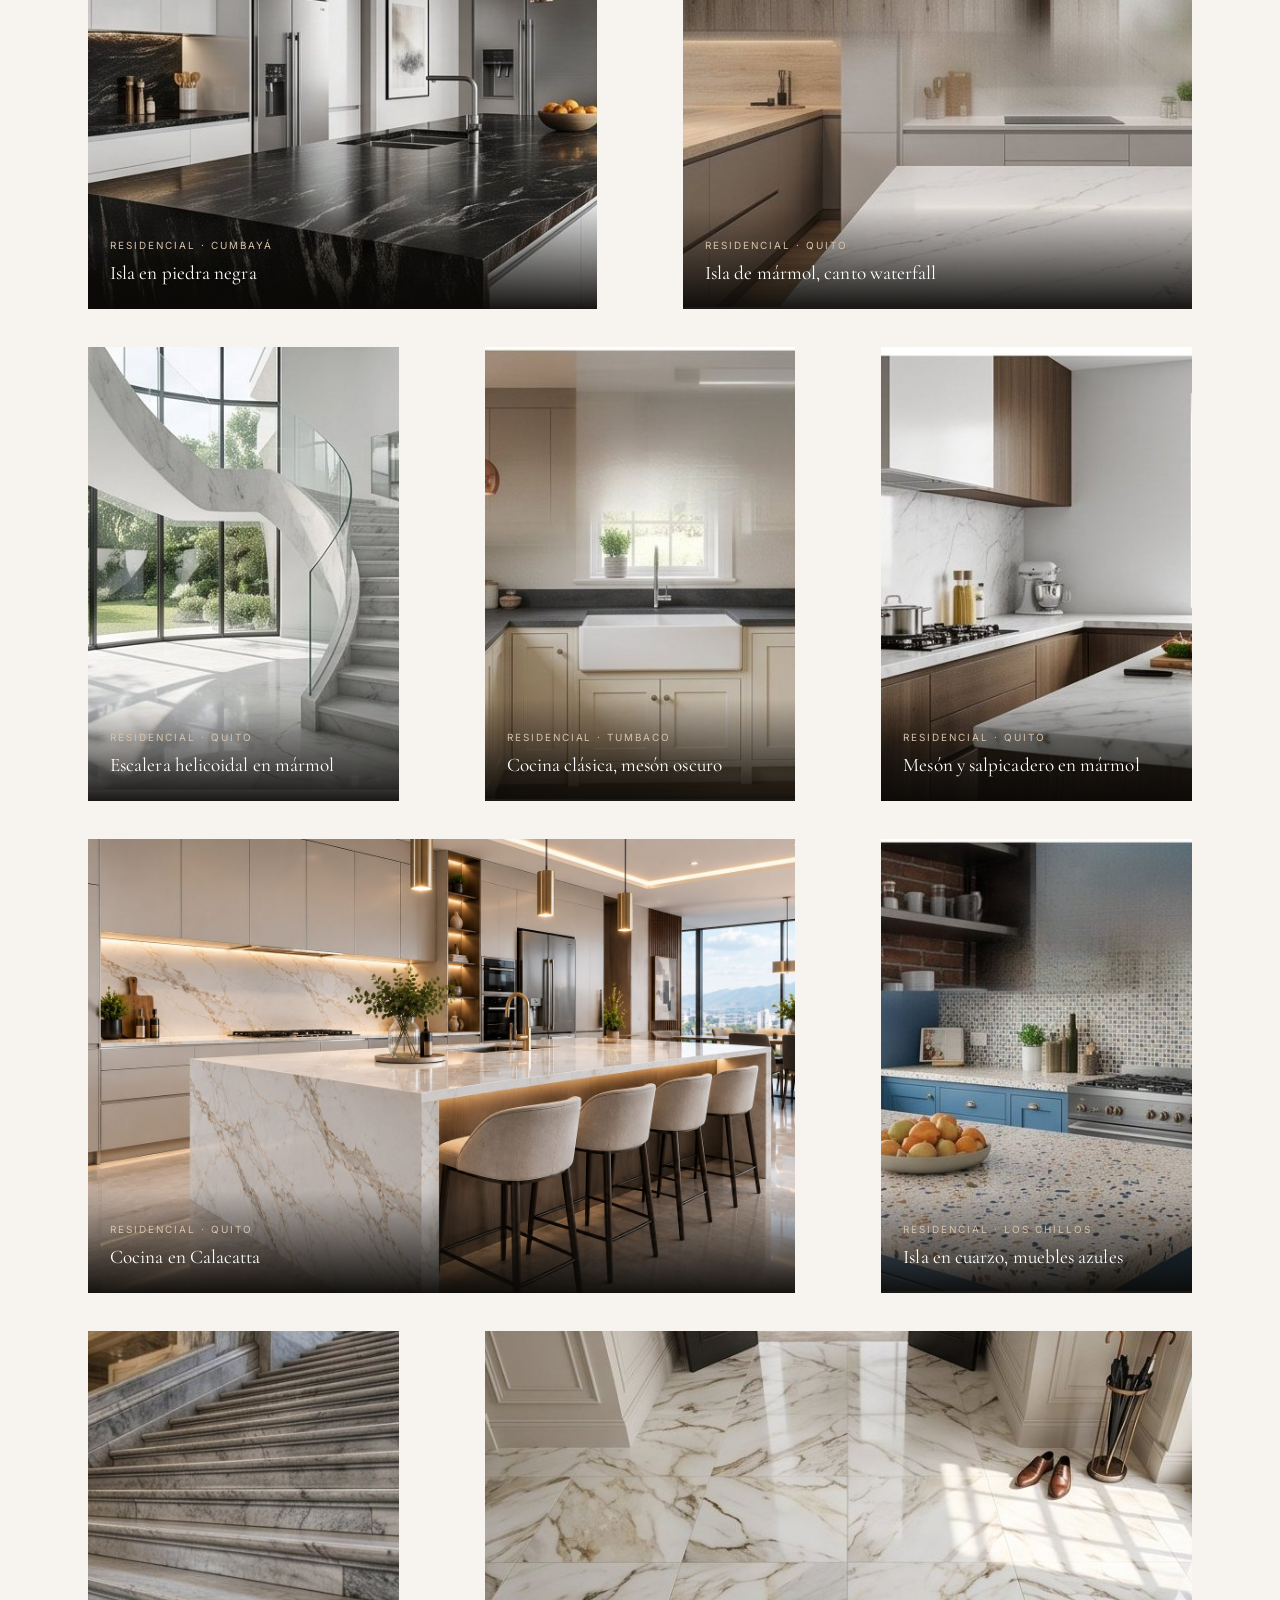
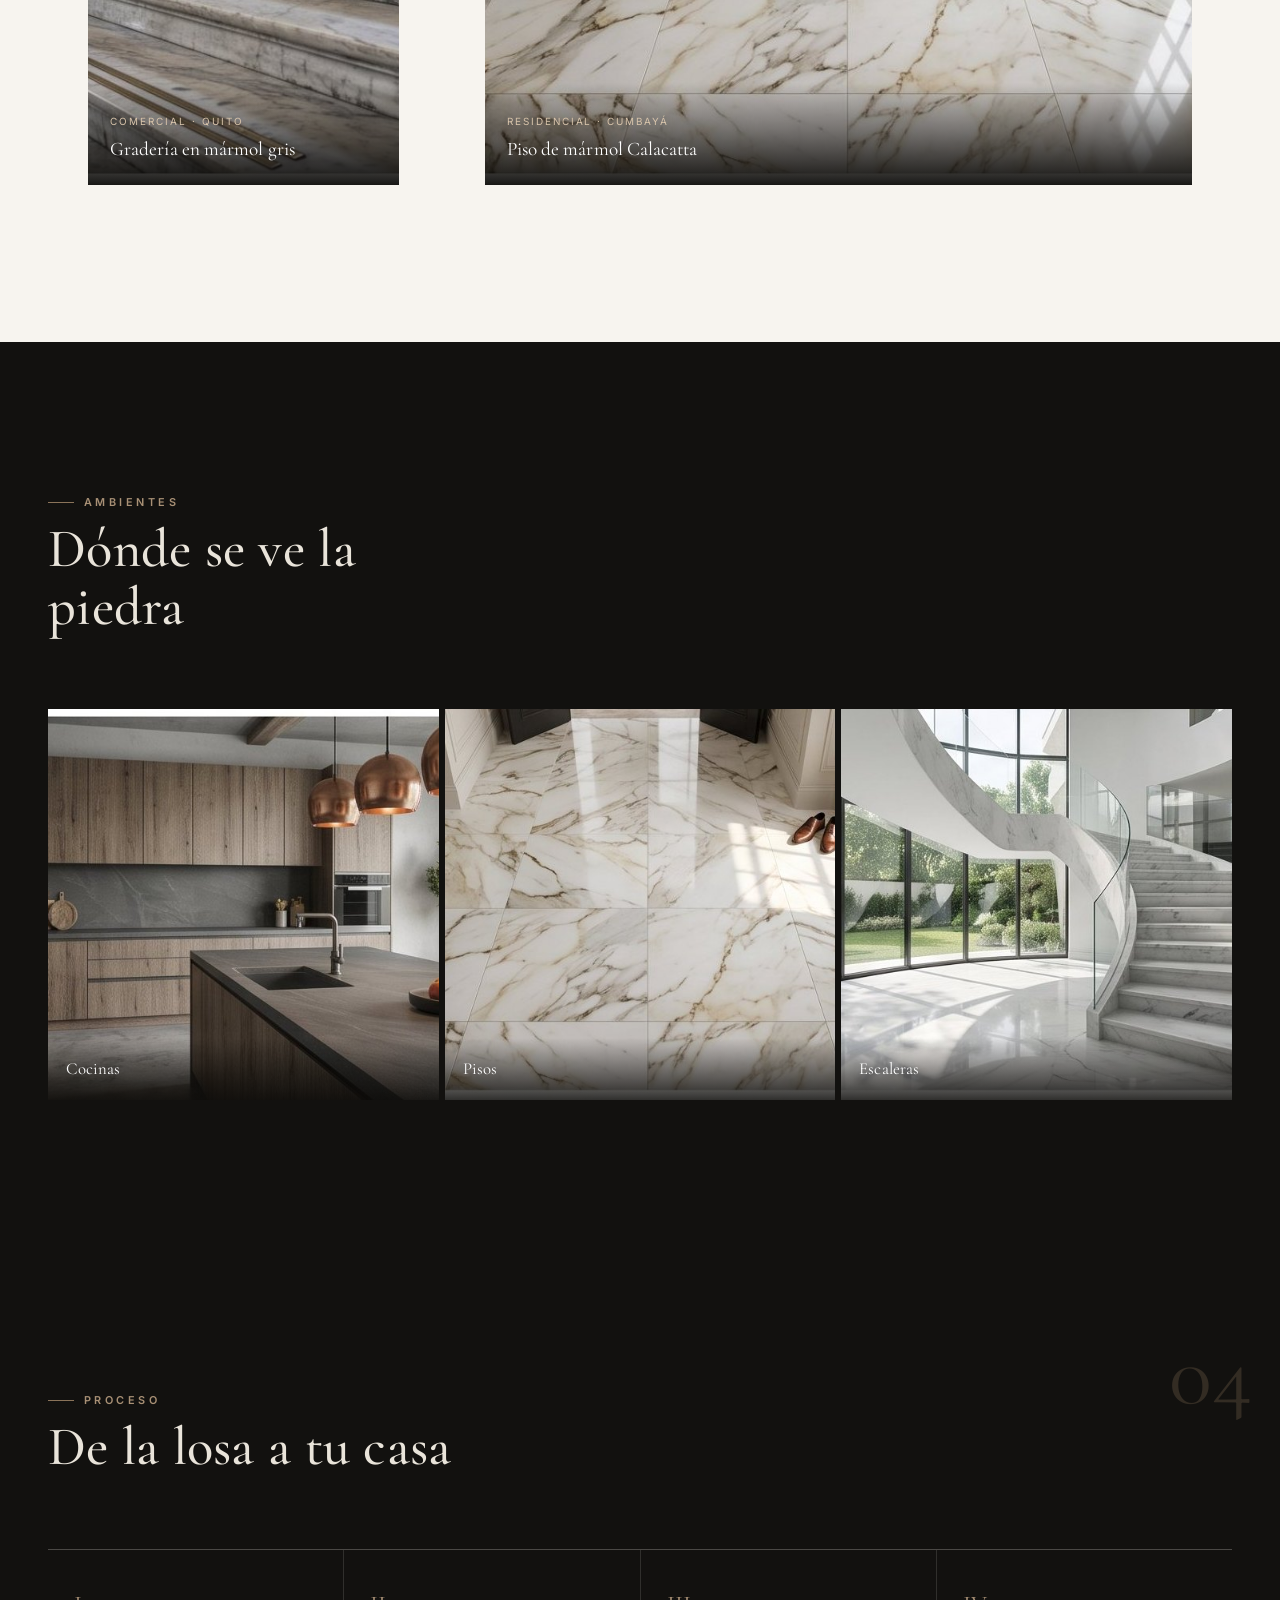
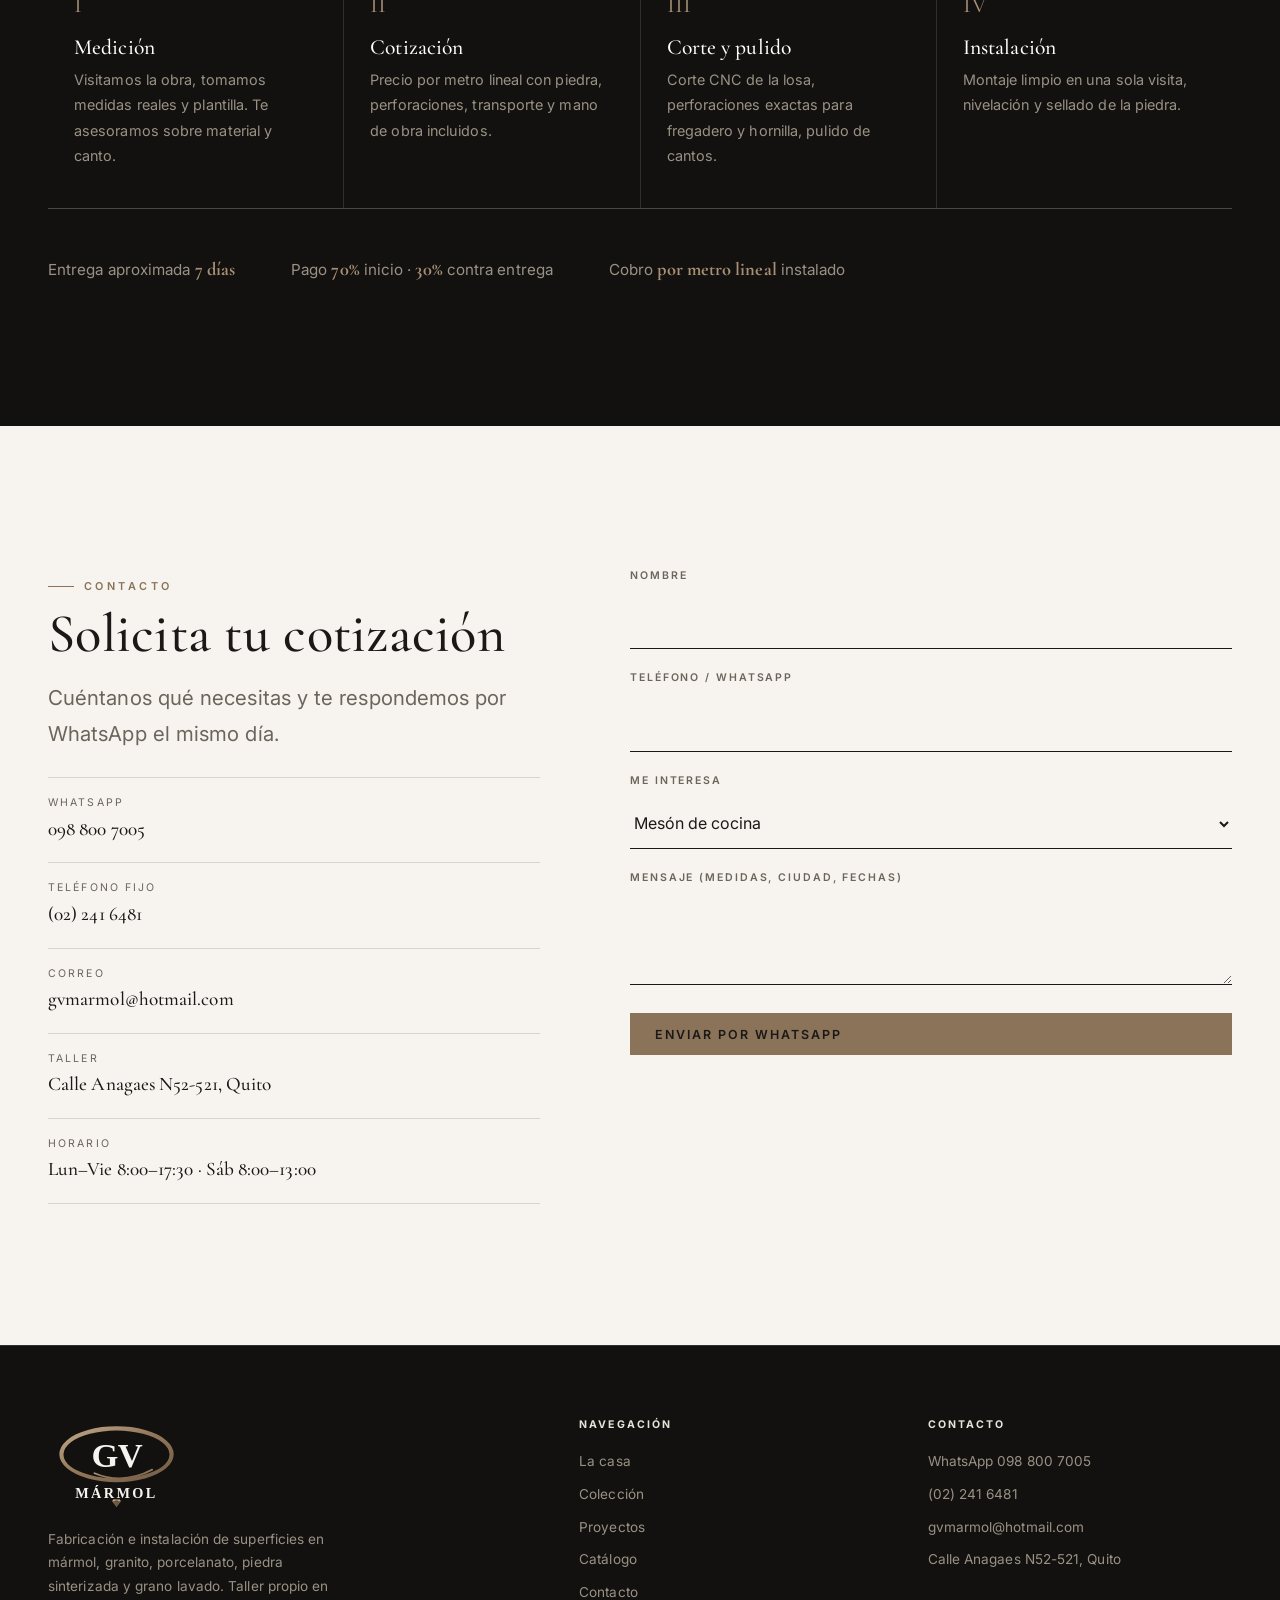
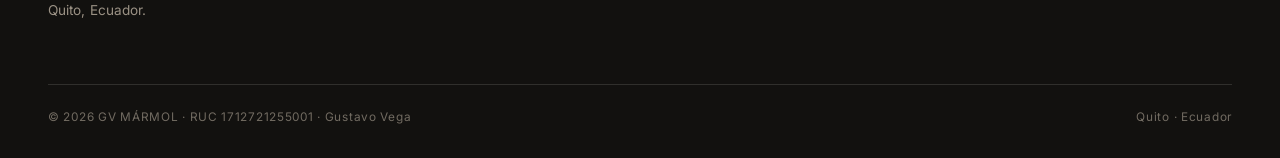
==== commit 65d209df: "Mejoras: logo legible, más fotos, catálogo ampliado, menú de 3 - Logo redibujado: GV serif en óvalo " ====
--- a/index.html
+++ b/index.html
@@ -60,7 +60,6 @@
     <nav class="nav">
       <a href="#coleccion">Colección</a>
       <a href="#proyectos">Proyectos</a>
-      <a href="catalogo.html">Catálogo</a>
       <a href="#contacto">Contacto</a>
     </nav>
   </div>
@@ -109,6 +108,12 @@
   </div>
 </section>
 
+<!-- BANDA -->
+<section class="band">
+  <img src="assets/img/k-gris-madera.jpg" alt="Cocina con mesón de piedra y madera natural" loading="lazy">
+  <div class="band__t"><p>La piedra bien cortada e instalada dura toda la vida.</p></div>
+</section>
+
 <!-- 02 · COLECCIÓN -->
 <section class="sec" id="coleccion">
   <span class="sec__num">02</span>
@@ -147,9 +152,27 @@
       <figure class="proj proj--w3"><img src="assets/img/k-piedra-negra.jpg" alt="Isla de cocina en piedra natural negra" loading="lazy"><figcaption><span>Residencial · Cumbayá</span>Isla en piedra negra</figcaption></figure>
       <figure class="proj proj--w3"><img src="assets/img/k-isla-marmol.jpg" alt="Isla de mármol con canto waterfall" loading="lazy"><figcaption><span>Residencial · Quito</span>Isla de mármol, canto waterfall</figcaption></figure>
       <figure class="proj proj--w2"><img src="assets/img/p-escalera-curva.jpg" alt="Escalera helicoidal en mármol" loading="lazy"><figcaption><span>Residencial · Quito</span>Escalera helicoidal en mármol</figcaption></figure>
+      <figure class="proj proj--w2"><img src="assets/img/k-cocina-clasica.jpg" alt="Cocina clásica con mesón de piedra oscura" loading="lazy"><figcaption><span>Residencial · Tumbaco</span>Cocina clásica, mesón oscuro</figcaption></figure>
+      <figure class="proj proj--w2"><img src="assets/img/k-marmol-blanco.jpg" alt="Cocina con mesón y salpicadero de mármol blanco" loading="lazy"><figcaption><span>Residencial · Quito</span>Mesón y salpicadero en mármol</figcaption></figure>
       <figure class="proj proj--w4"><img src="assets/img/foto-cocina-calacatta.jpg" alt="Cocina con mesón e isla en mármol Calacatta" loading="lazy"><figcaption><span>Residencial · Quito</span>Cocina en Calacatta</figcaption></figure>
+      <figure class="proj proj--w2"><img src="assets/img/k-terrazo-azul.jpg" alt="Cocina con isla de cuarzo y muebles azules" loading="lazy"><figcaption><span>Residencial · Los Chillos</span>Isla en cuarzo, muebles azules</figcaption></figure>
+      <figure class="proj proj--w2"><img src="assets/img/p-escalera-clasica.jpg" alt="Gradería en mármol gris" loading="lazy"><figcaption><span>Comercial · Quito</span>Gradería en mármol gris</figcaption></figure>
       <figure class="proj proj--w4"><img src="assets/img/p-piso-marmol.jpg" alt="Piso de mármol Calacatta pulido" loading="lazy"><figcaption><span>Residencial · Cumbayá</span>Piso de mármol Calacatta</figcaption></figure>
-      <figure class="proj proj--w2"><img src="assets/img/p-escalera-clasica.jpg" alt="Gradería en mármol gris" loading="lazy"><figcaption><span>Comercial · Quito</span>Gradería en mármol gris</figcaption></figure>
+    </div>
+  </div>
+</section>
+
+<!-- AMBIENTES -->
+<section class="sec" id="ambientes">
+  <div class="wrap">
+    <div class="sec__head reveal">
+      <span class="kicker">Ambientes</span>
+      <h2>Dónde se ve la piedra</h2>
+    </div>
+    <div class="gallery reveal">
+      <figure><img src="assets/img/k-gris-madera.jpg" alt="Cocina con piedra y madera" loading="lazy"><figcaption>Cocinas</figcaption></figure>
+      <figure><img src="assets/img/p-piso-marmol.jpg" alt="Piso de mármol" loading="lazy"><figcaption>Pisos</figcaption></figure>
+      <figure><img src="assets/img/p-escalera-curva.jpg" alt="Escalera de mármol" loading="lazy"><figcaption>Escaleras</figcaption></figure>
     </div>
   </div>
 </section>
--- a/assets/css/styles.css
+++ b/assets/css/styles.css
@@ -69,7 +69,11 @@
 /* ---- header ---- */
 .site-header{position:fixed;inset:0 0 auto 0;z-index:50;padding:22px 0;
   transition:background .35s,padding .35s,border-color .35s;border-bottom:1px solid transparent}
-.site-header.scrolled{background:rgba(18,17,15,.9);backdrop-filter:blur(12px);
+.site-header::before{content:"";position:absolute;inset:0;bottom:auto;height:220%;z-index:-1;pointer-events:none;
+  background:linear-gradient(to bottom,rgba(11,10,8,.82),rgba(11,10,8,.35) 45%,rgba(11,10,8,0));
+  transition:opacity .35s}
+.site-header.scrolled::before{opacity:0}
+.site-header.scrolled{background:rgba(16,15,13,.92);backdrop-filter:blur(12px);
   padding:12px 0;border-color:var(--line-d)}
 .site-header .wrap{display:flex;align-items:center;justify-content:space-between;gap:24px}
 .brand img{height:44px;width:auto;transition:height .35s}
@@ -84,11 +88,11 @@
 .nav-toggle{display:none;background:none;border:0;color:var(--bone);font-size:1.5rem;cursor:pointer;line-height:1}
 
 /* ---- hero ---- */
-.hero{position:relative;min-height:100svh;display:flex;align-items:center;overflow:hidden}
+.hero{position:relative;min-height:100svh;display:flex;align-items:flex-end;overflow:hidden}
 .hero__bg{position:absolute;inset:0;z-index:-2;background:#000 center/cover no-repeat}
 .hero__bg::after{content:"";position:absolute;inset:0;
-  background:linear-gradient(to top,rgba(12,11,9,.92) 0%,rgba(12,11,9,.55) 45%,rgba(12,11,9,.35) 100%)}
-.hero__inner{padding:120px 0 60px;max-width:860px;width:100%}
+  background:linear-gradient(to top,rgba(12,11,9,.92) 0%,rgba(12,11,9,.5) 46%,rgba(12,11,9,.3) 100%)}
+.hero__inner{padding:150px 0 clamp(56px,9vh,104px);max-width:840px;width:100%}
 .hero h1{color:#fff}
 .hero h1 em{font-style:italic;color:var(--bronze-l)}
 .hero p{margin:1.6rem 0 2.4rem;font-size:clamp(1.05rem,1.5vw,1.28rem);color:rgba(233,228,218,.82);max-width:46ch}
@@ -111,6 +115,23 @@
 .signature span{display:block;font-family:var(--sans);font-style:normal;font-size:.7rem;letter-spacing:.18em;
   text-transform:uppercase;color:var(--ink-soft);margin-top:.4em}
 
+/* ---- banda de foto a sangre ---- */
+.band{position:relative;height:clamp(320px,54vh,540px);overflow:hidden;display:flex;align-items:flex-end}
+.band img{position:absolute;inset:0;width:100%;height:100%;object-fit:cover}
+.band::after{content:"";position:absolute;inset:0;
+  background:linear-gradient(to top,rgba(10,9,7,.92),rgba(10,9,7,.35) 45%,rgba(10,9,7,.15))}
+.band__t{position:relative;padding:clamp(28px,5vw,64px);max-width:22ch}
+.band__t p{font-family:var(--serif);font-size:clamp(1.5rem,2.7vw,2.5rem);color:#fff;font-style:italic;
+  margin:0;line-height:1.28;text-shadow:0 2px 24px rgba(0,0,0,.5)}
+
+/* ---- galería ambientes ---- */
+.gallery{display:grid;grid-template-columns:repeat(3,1fr);gap:6px}
+.gallery figure{position:relative;margin:0;overflow:hidden;aspect-ratio:1/1;background:#000}
+.gallery img{width:100%;height:100%;object-fit:cover;transition:transform .8s cubic-bezier(.2,.6,.2,1)}
+.gallery figure:hover img{transform:scale(1.05)}
+.gallery figcaption{position:absolute;left:0;bottom:0;padding:16px 18px;font-family:var(--serif);font-size:1.05rem;color:#fff;
+  background:linear-gradient(to top,rgba(12,11,9,.85),transparent);width:100%}
+
 /* ---- colección (materiales) ---- */
 .collection{display:grid;grid-template-columns:repeat(2,1fr);gap:6px}
 .mat{position:relative;overflow:hidden;aspect-ratio:20/7;cursor:pointer;background:#000}
@@ -124,18 +145,18 @@
 .mat:hover .mat__hint{opacity:1;transform:none}
 
 /* ---- proyectos ---- */
-.projects{display:grid;grid-template-columns:repeat(6,1fr);gap:6px}
-.proj{position:relative;overflow:hidden;background:#000}
+.projects{display:grid;grid-template-columns:repeat(6,1fr);grid-auto-rows:clamp(160px,20vw,240px);gap:6px}
+.proj{position:relative;overflow:hidden;background:#000;grid-row:span 2}
 .proj img{width:100%;height:100%;object-fit:cover;transition:transform .8s cubic-bezier(.2,.6,.2,1)}
 .proj:hover img{transform:scale(1.04)}
-.proj figcaption{position:absolute;left:0;right:0;bottom:0;padding:22px 22px 18px;
-  background:linear-gradient(to top,rgba(12,11,9,.9),transparent);
-  font-family:var(--serif);font-size:1.25rem;color:#fff}
-.proj figcaption span{display:block;font-family:var(--sans);font-size:.64rem;letter-spacing:.2em;
-  text-transform:uppercase;color:var(--bronze-l);margin-bottom:.3em}
-.proj--w3{grid-column:span 3;aspect-ratio:3/2}
-.proj--w2{grid-column:span 2;aspect-ratio:4/5}
-.proj--w4{grid-column:span 4;aspect-ratio:16/9}
+.proj figcaption{position:absolute;left:0;right:0;bottom:0;padding:30px 22px 18px;
+  background:linear-gradient(to top,rgba(10,9,7,.94),rgba(10,9,7,.4) 55%,transparent);
+  font-family:var(--serif);font-size:1.2rem;color:#fff}
+.proj figcaption span{display:block;font-family:var(--sans);font-size:.62rem;letter-spacing:.2em;
+  text-transform:uppercase;color:#d8c4ab;margin-bottom:.35em}
+.proj--w3{grid-column:span 3}
+.proj--w2{grid-column:span 2}
+.proj--w4{grid-column:span 4}
 
 /* ---- proceso / condiciones ---- */
 .steps{display:grid;grid-template-columns:repeat(4,1fr);gap:1px;background:var(--line-d);
@@ -222,7 +243,8 @@
    ============================================================ */
 @media(max-width:1024px){
   .projects{grid-template-columns:repeat(4,1fr)}
-  .proj--w3{grid-column:span 2}.proj--w2{grid-column:span 2}.proj--w4{grid-column:span 4}
+  .proj--w3,.proj--w2,.proj--w4{grid-column:span 2}
+  .gallery{grid-template-columns:1fr 1fr}
   .steps{grid-template-columns:repeat(2,1fr)}
   .split,.contact{grid-template-columns:1fr;gap:44px}
   .split__media{aspect-ratio:16/10}
@@ -236,8 +258,11 @@
   .nav a{font-size:.9rem;opacity:1}
   .nav-toggle{display:block;z-index:56}
   .collection{grid-template-columns:1fr}
-  .projects{grid-template-columns:1fr}
-  .proj--w3,.proj--w2,.proj--w4{grid-column:span 1;aspect-ratio:4/3}
+  .projects{grid-template-columns:1fr;grid-auto-rows:auto}
+  .proj{grid-row:auto;aspect-ratio:4/3}
+  .proj--w3,.proj--w2,.proj--w4{grid-column:span 1}
+  .gallery{grid-template-columns:1fr}
+  .gallery figure{aspect-ratio:16/10}
   .steps{grid-template-columns:1fr}
   .site-footer .cols{grid-template-columns:1fr}
   .fab a span{display:none}
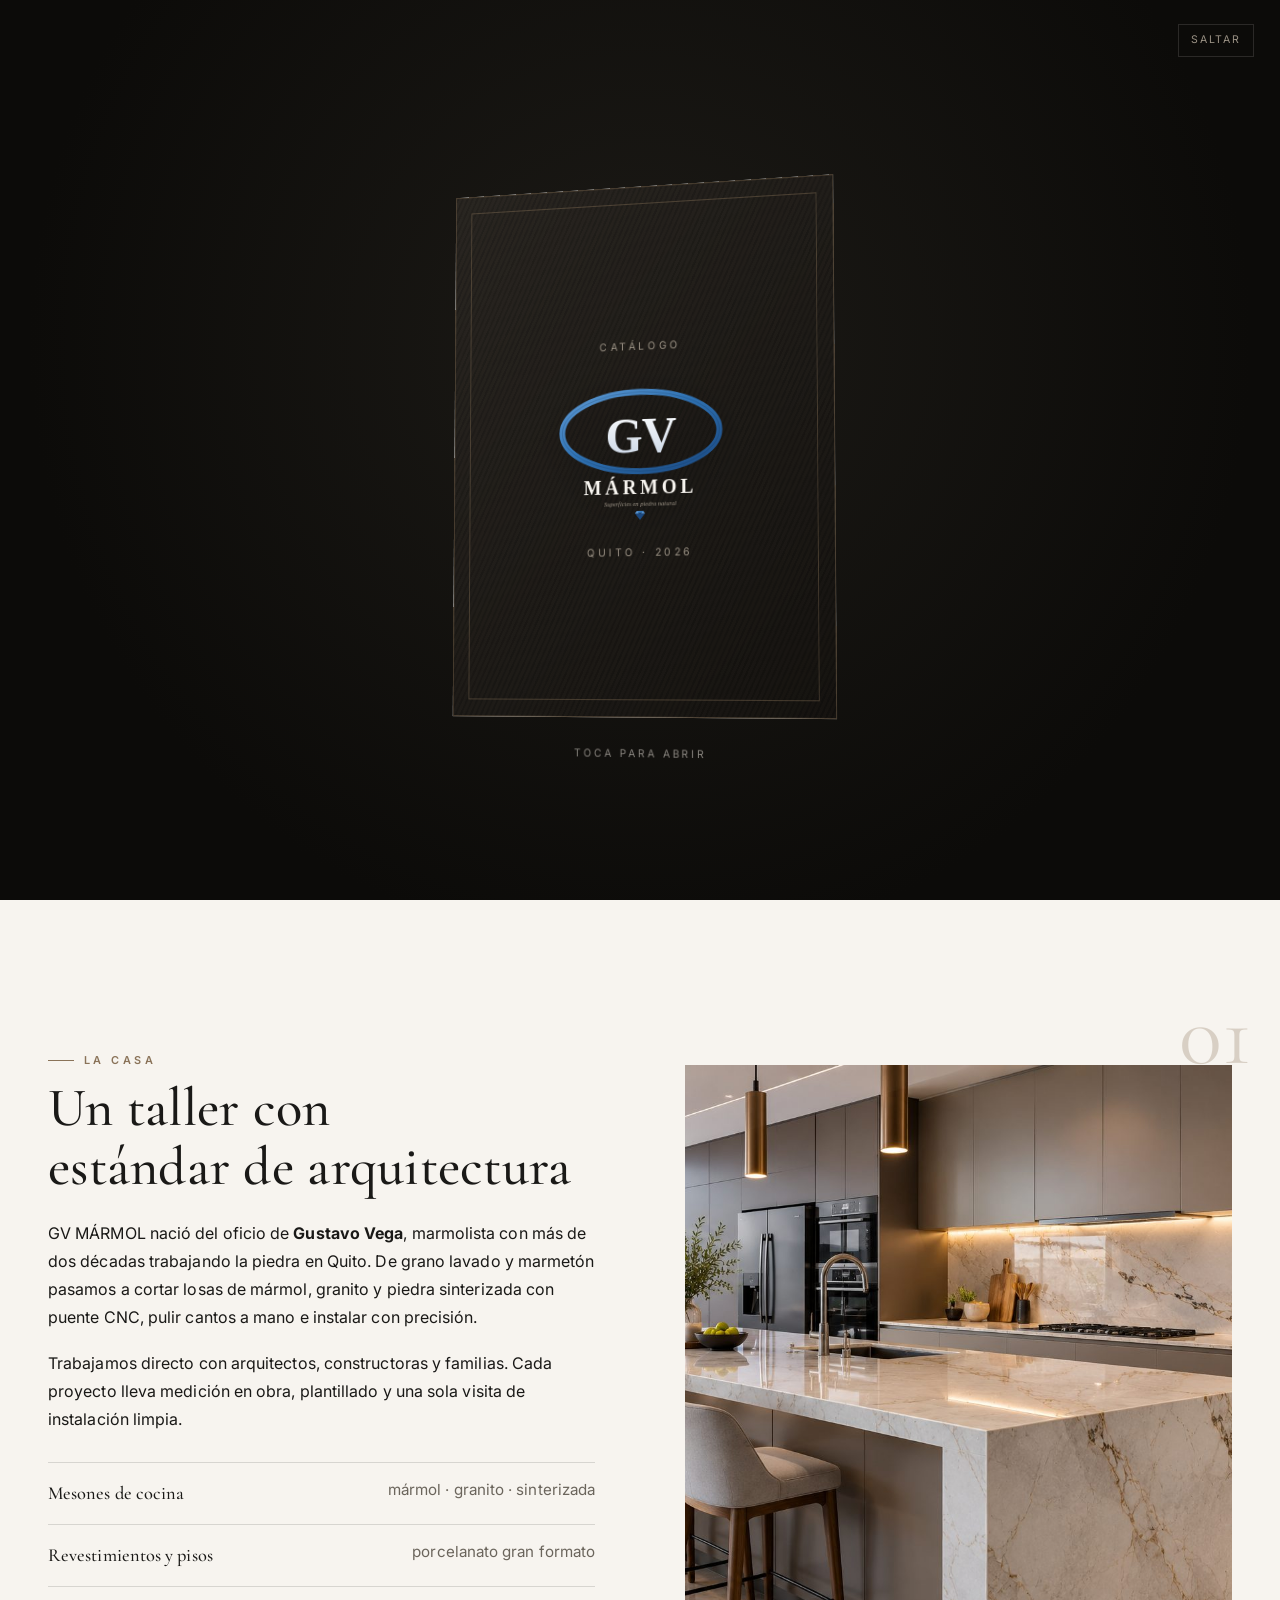
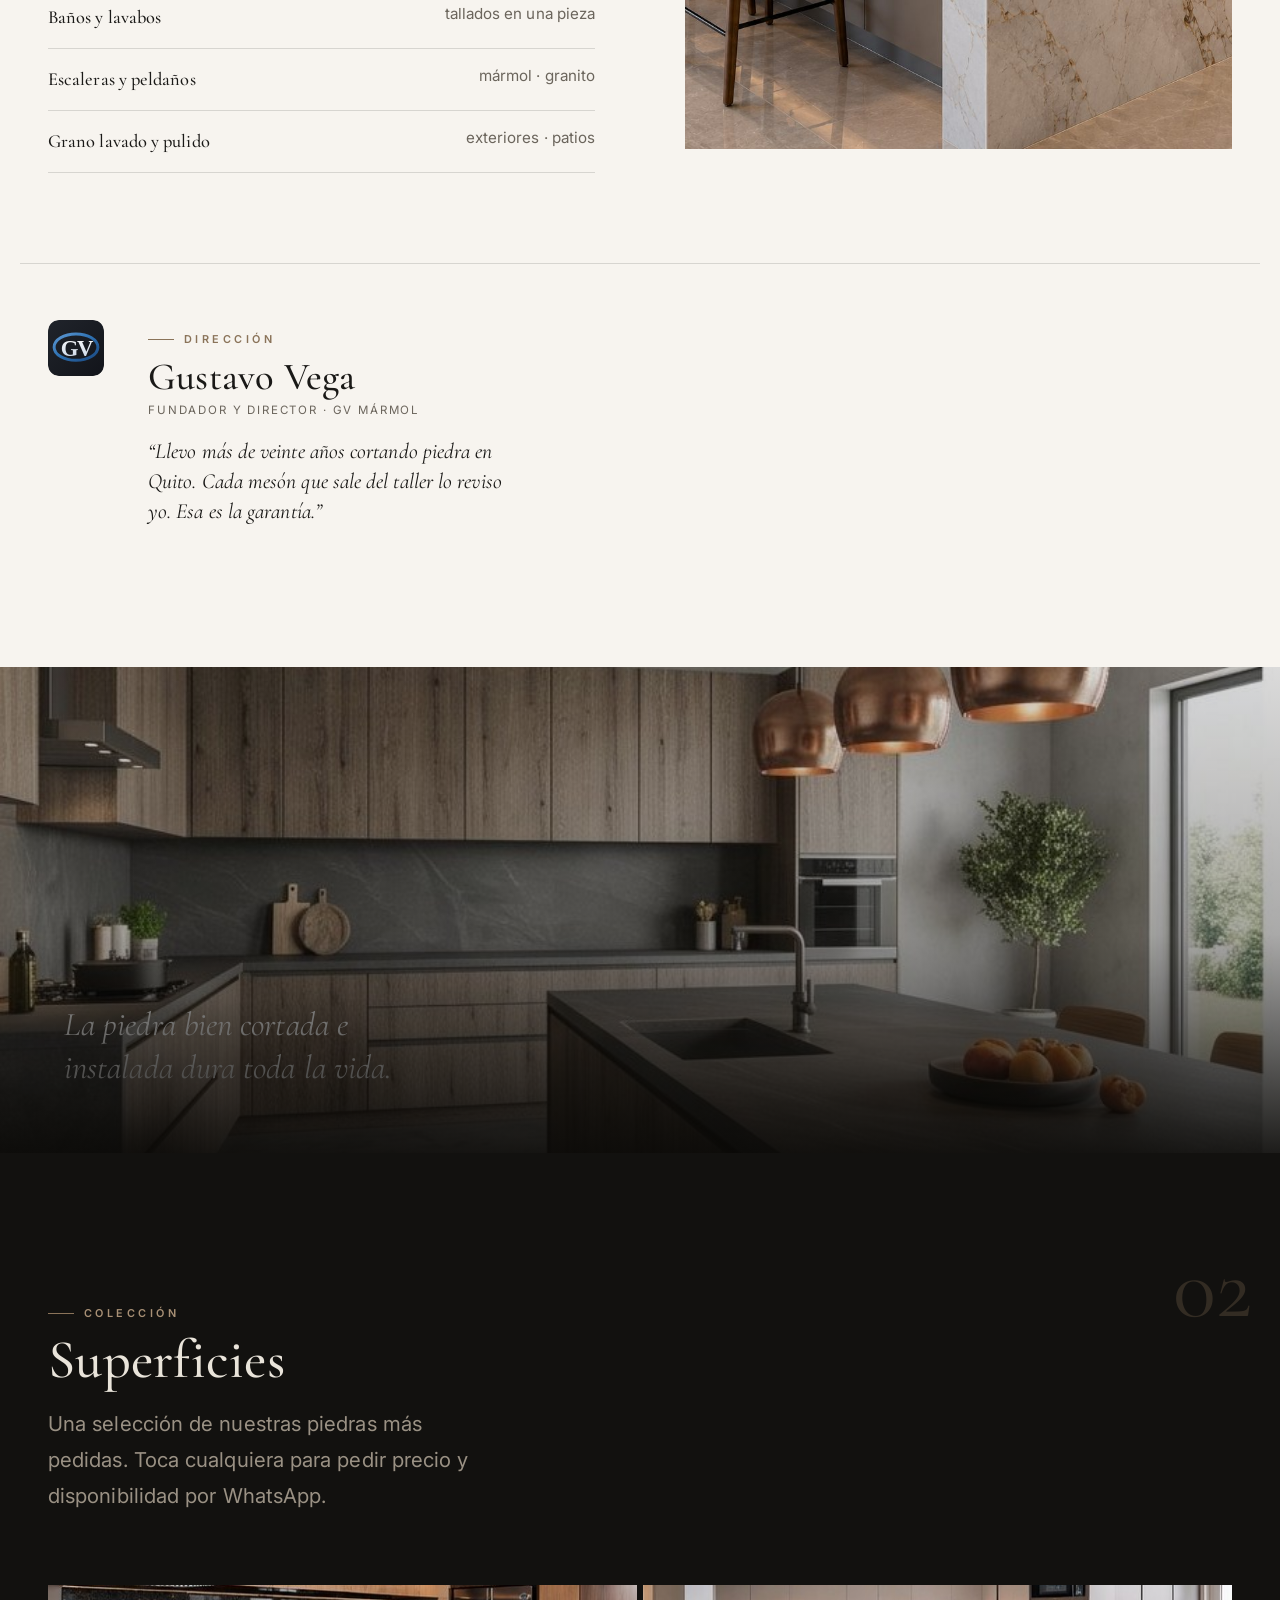
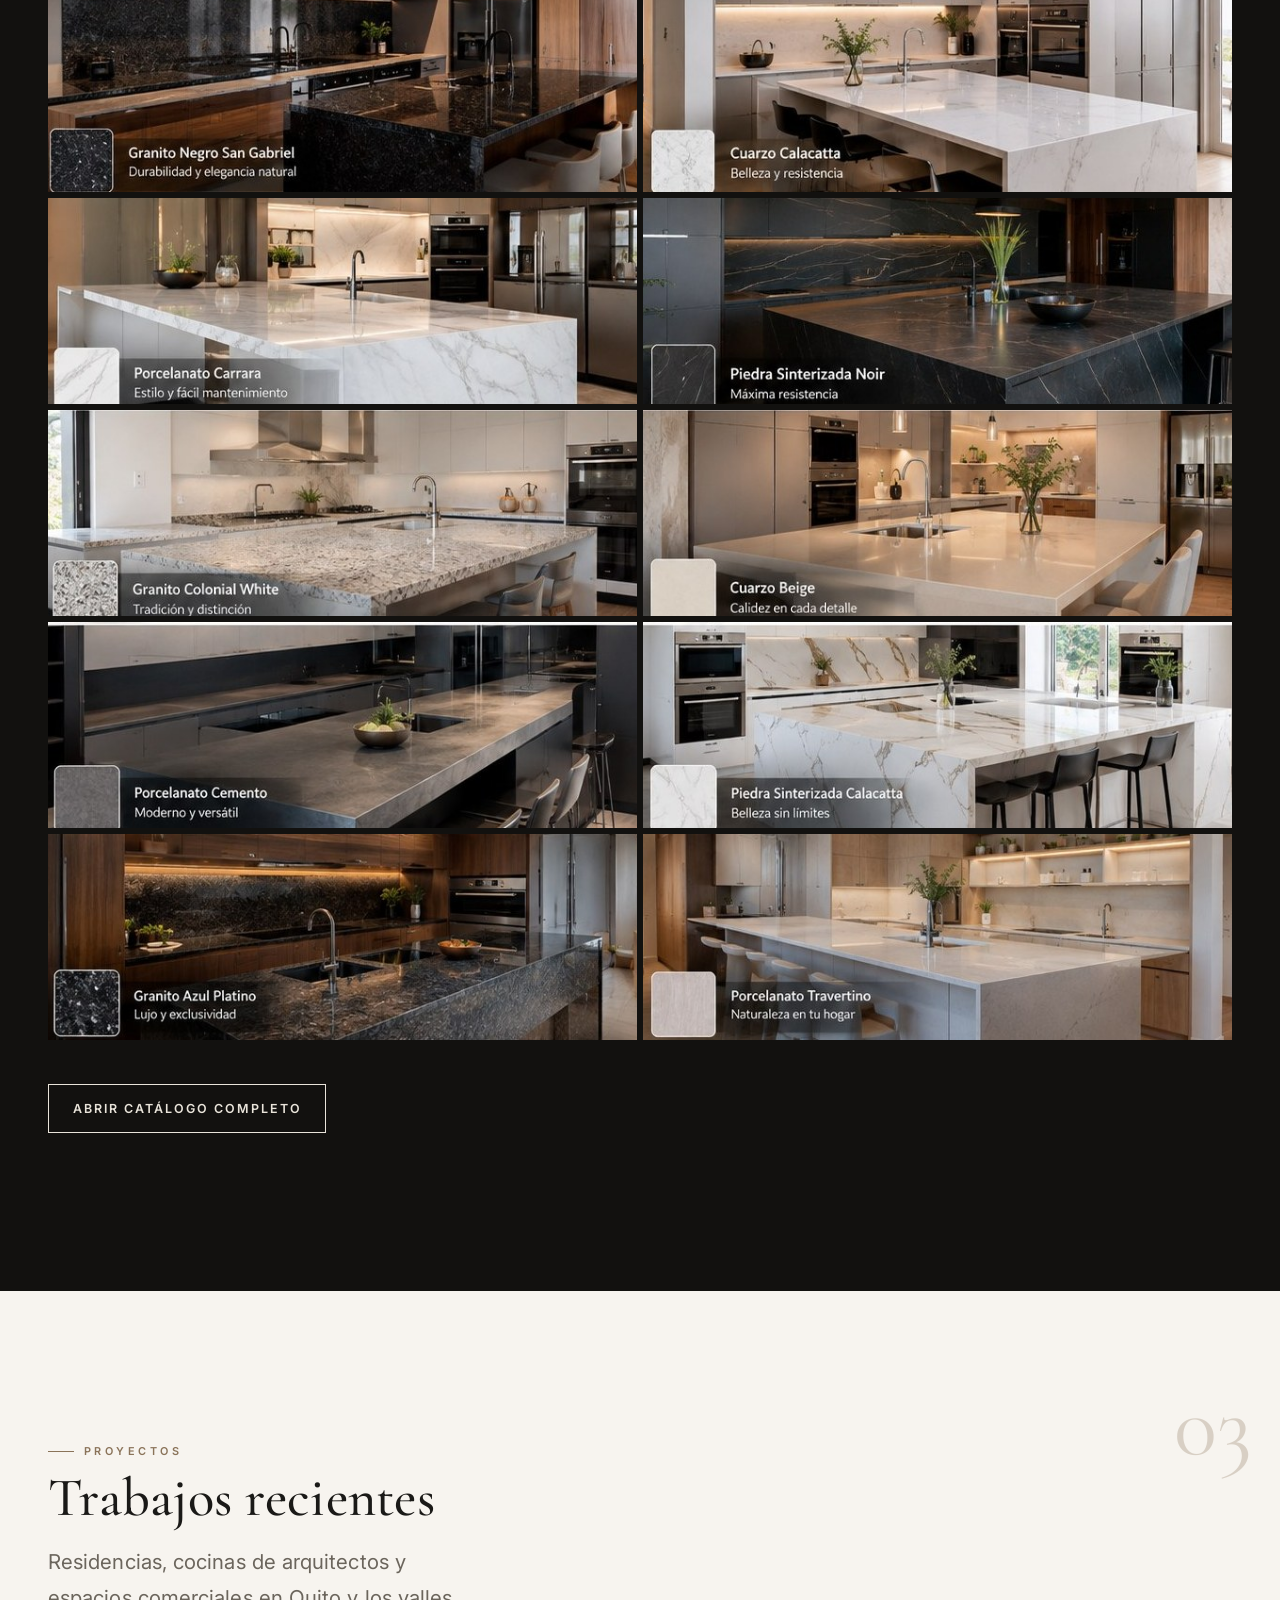
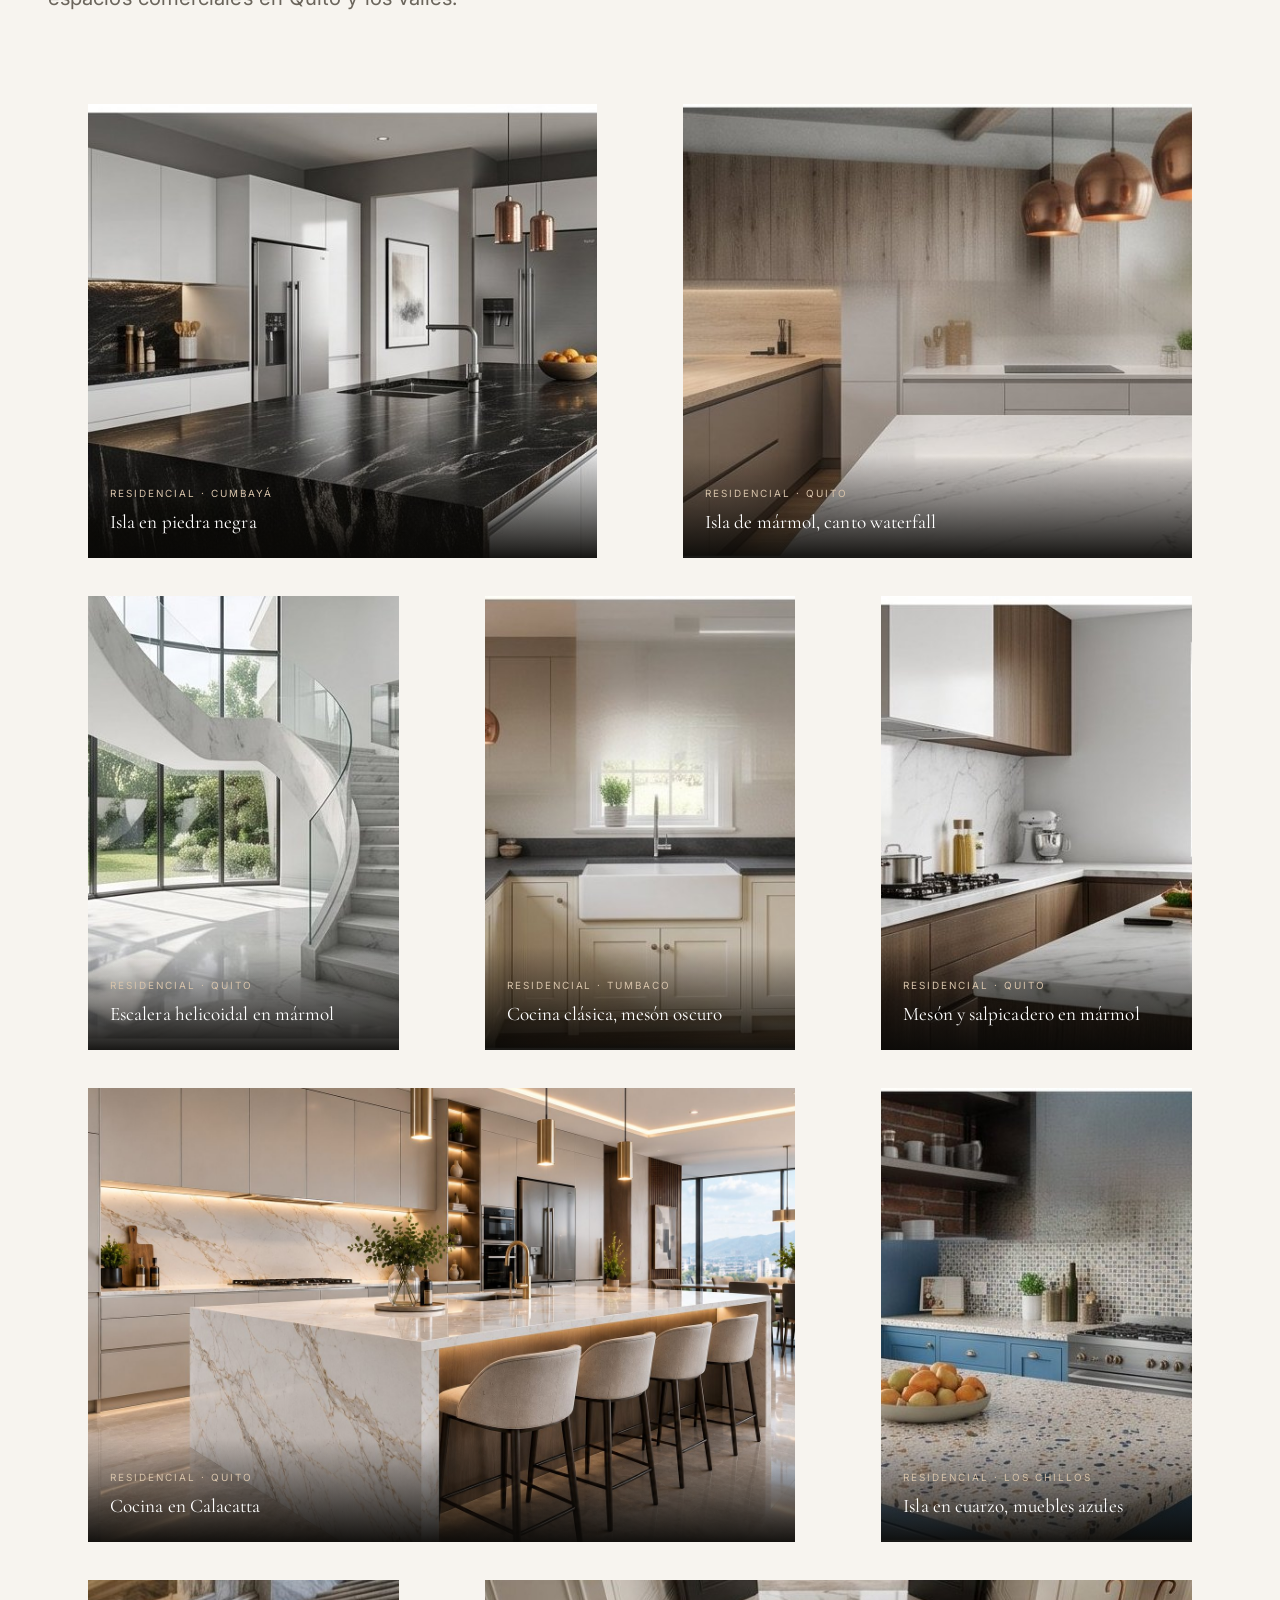
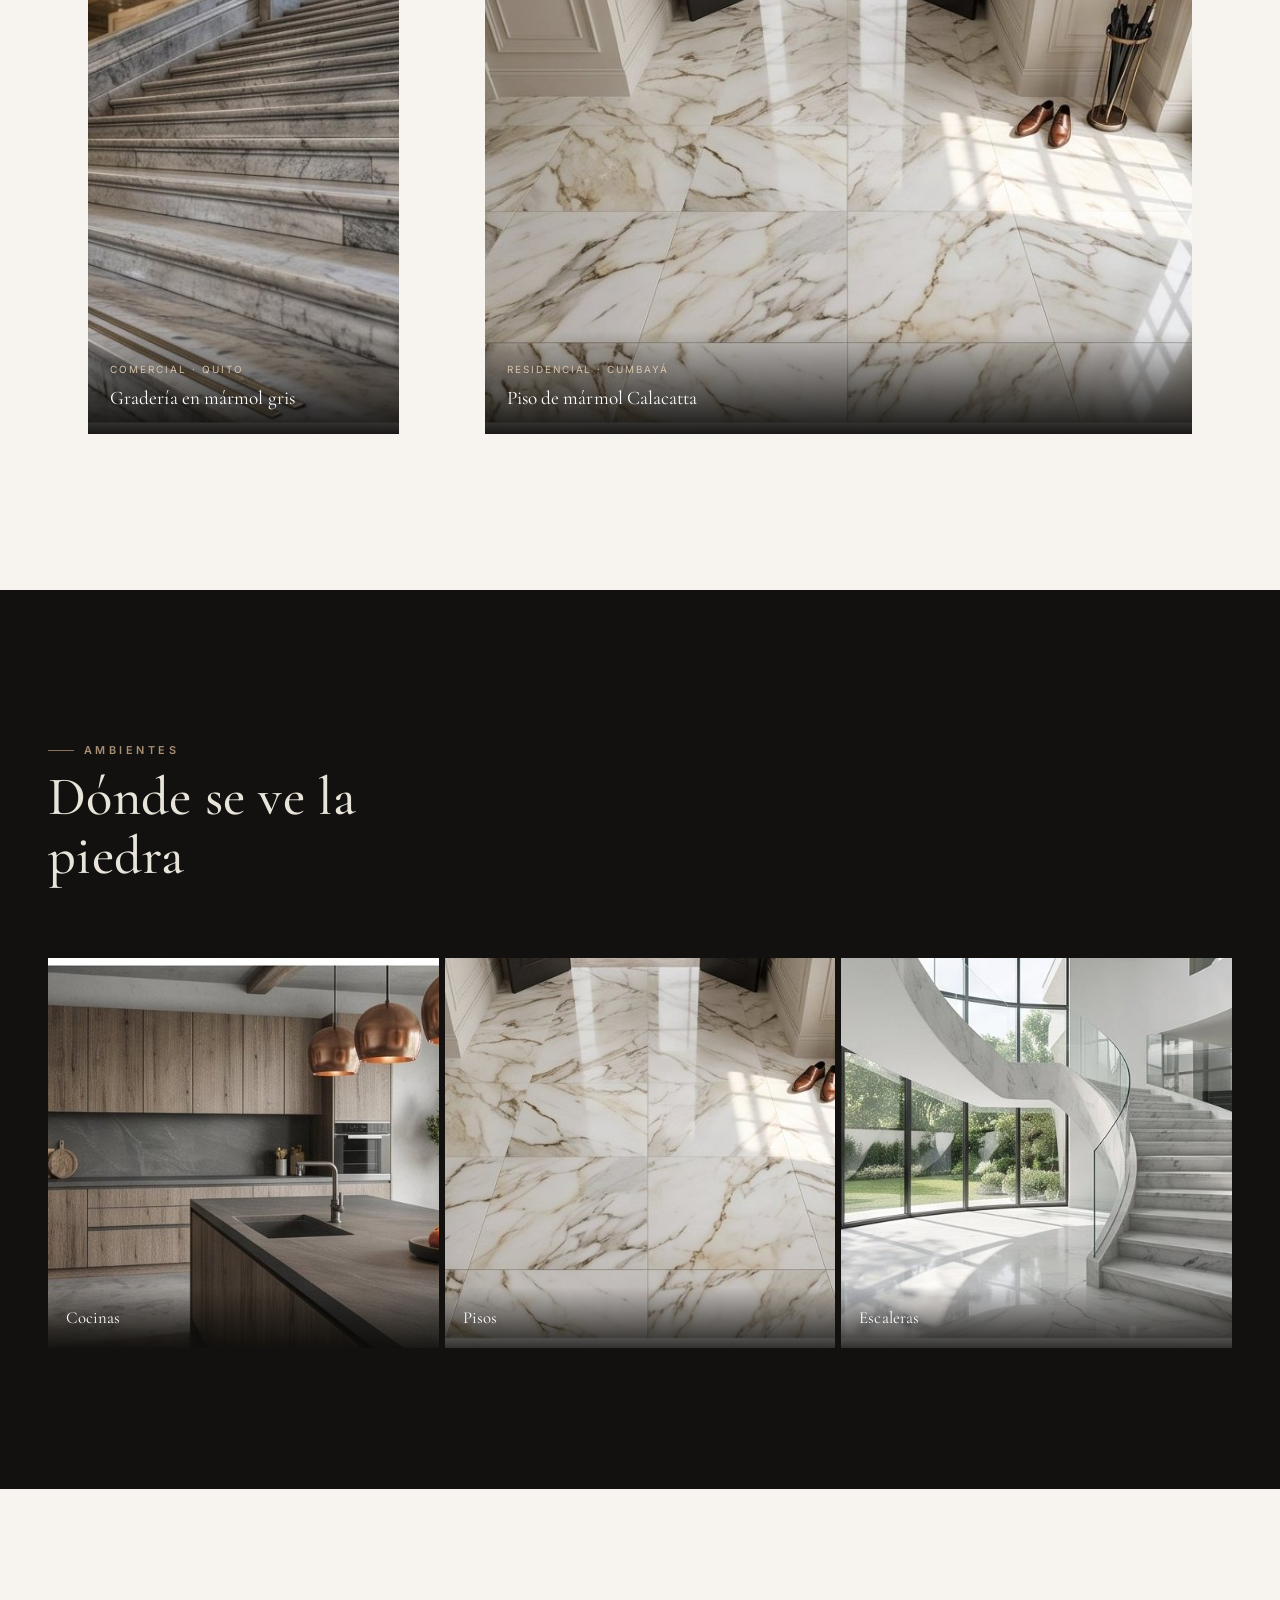
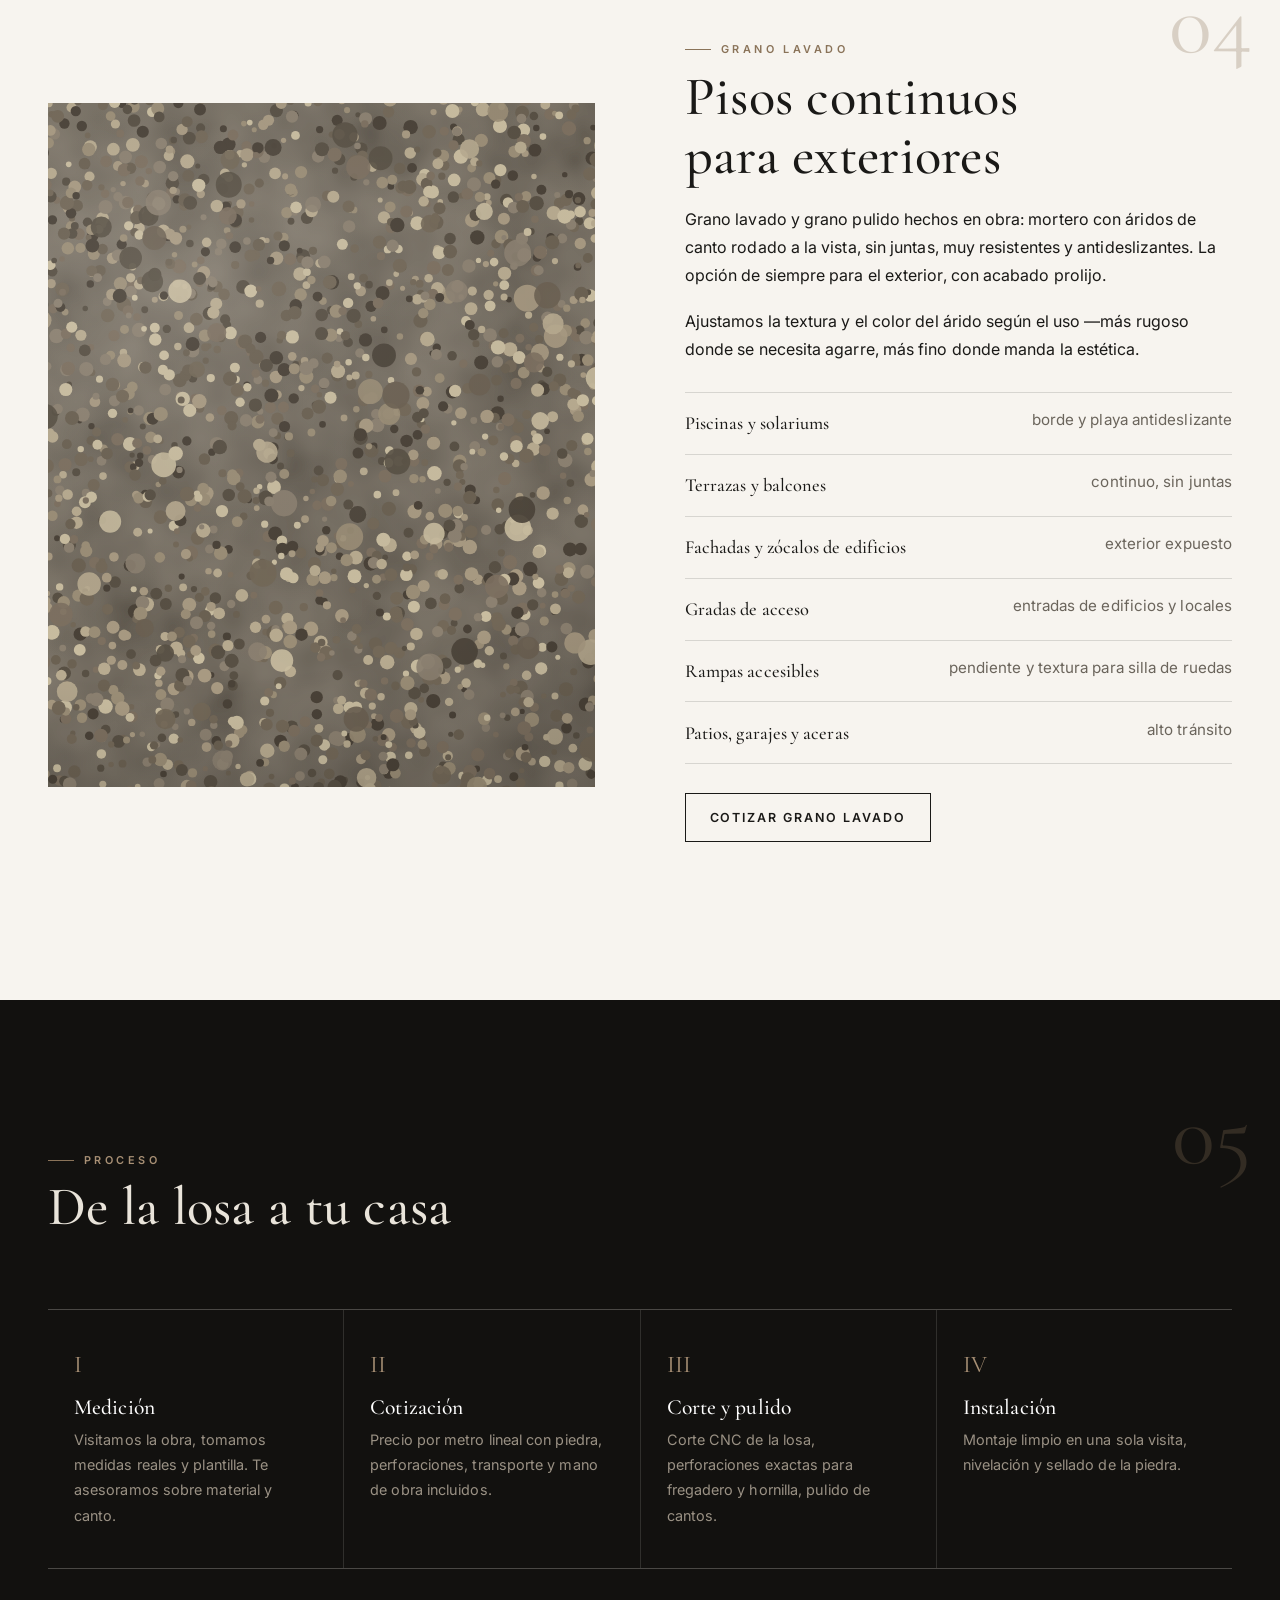
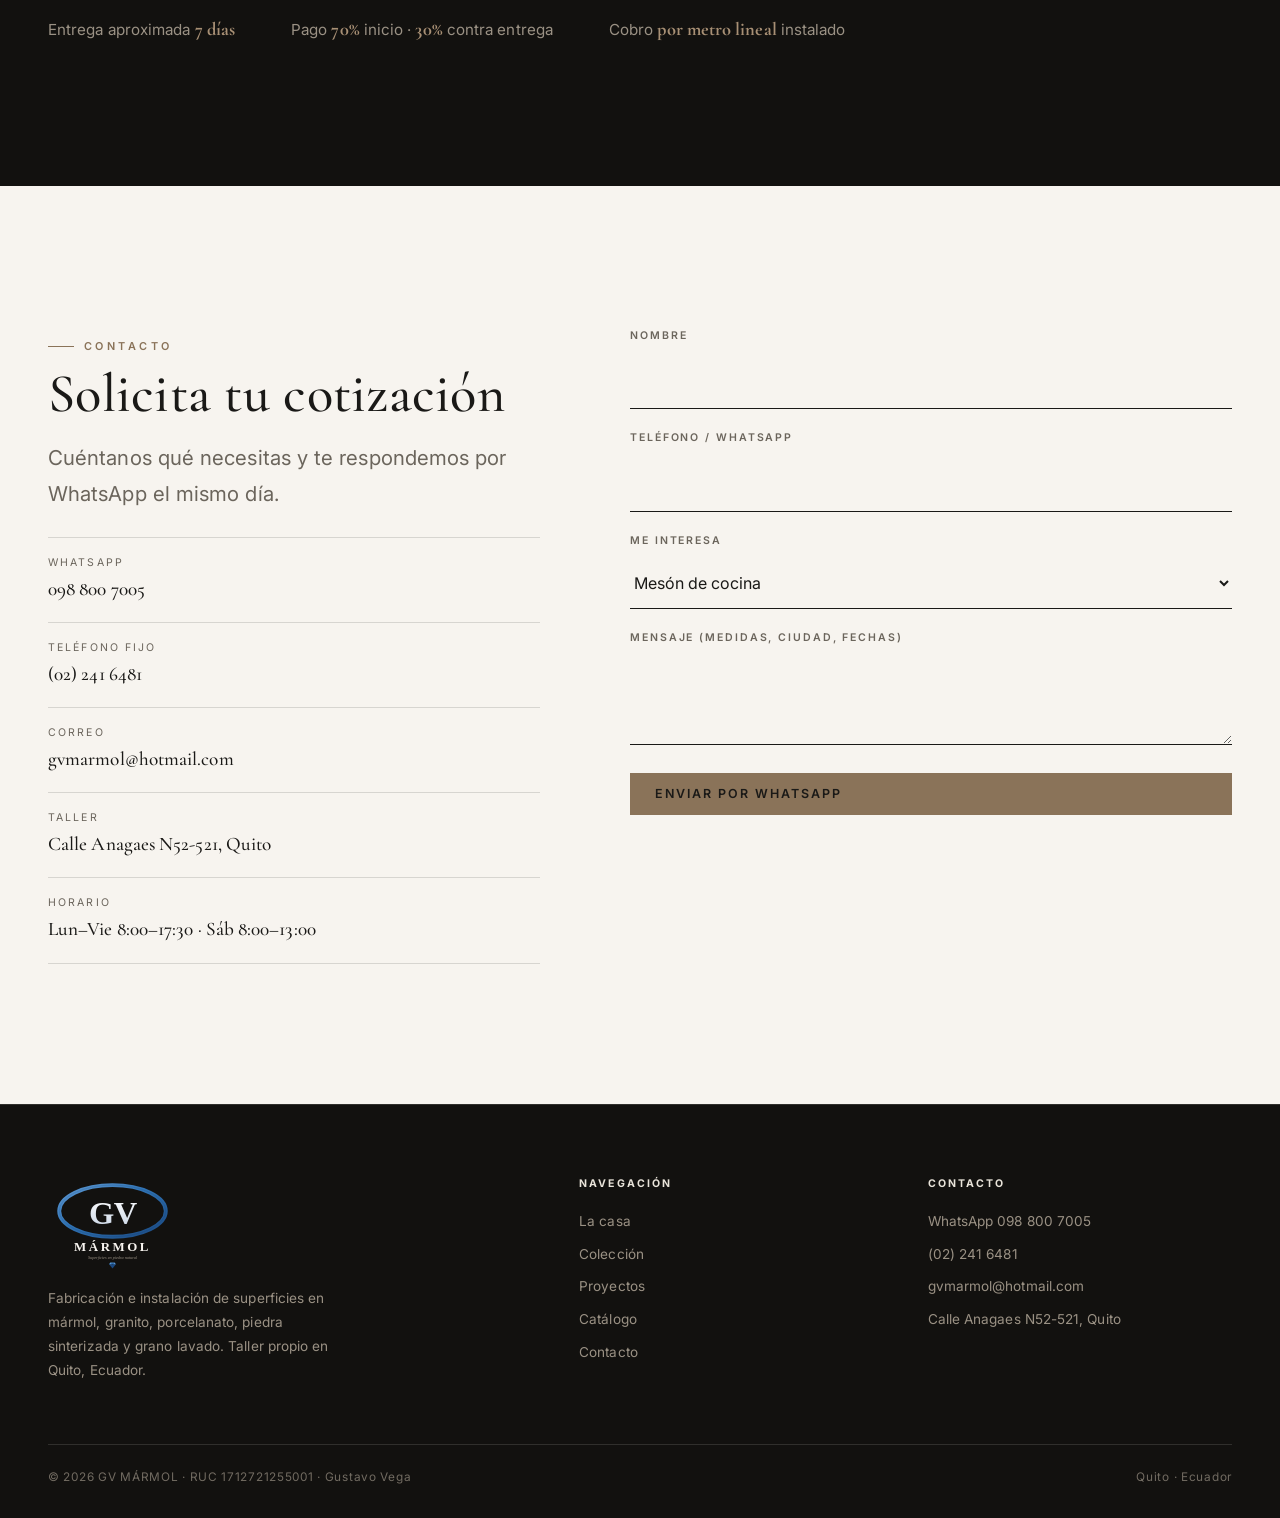
==== commit 207837e5: "Logo azul (óvalo elipse simétrico), sección Grano lavado, bloque CEO - Logo redibujado: óvalo AZUL c" ====
--- a/index.html
+++ b/index.html
@@ -100,10 +100,19 @@
         <li><b>Escaleras y peldaños</b><span>mármol · granito</span></li>
         <li><b>Grano lavado y pulido</b><span>exteriores · patios</span></li>
       </ul>
-      <p class="signature">Gustavo Vega<span>Fundador · GV MÁRMOL</span></p>
     </div>
     <div class="split__media reveal">
       <img src="assets/img/foto-cocina-marmol-dorado.jpg" alt="Cocina con isla de mármol blanco y veta dorada" loading="lazy">
+    </div>
+  </div>
+
+  <div class="wrap founder reveal">
+    <img class="founder__mark" src="assets/img/favicon.svg" alt="GV MÁRMOL">
+    <div>
+      <span class="kicker">Dirección</span>
+      <h3 class="founder__name">Gustavo Vega</h3>
+      <p class="founder__role">Fundador y director · GV MÁRMOL</p>
+      <p class="founder__quote">“Llevo más de veinte años cortando piedra en Quito. Cada mesón que sale del taller lo reviso yo. Esa es la garantía.”</p>
     </div>
   </div>
 </section>
@@ -177,9 +186,34 @@
   </div>
 </section>
 
-<!-- 04 · PROCESO -->
+<!-- 04 · GRANO LAVADO -->
+<section class="sec sec--paper" id="grano">
+  <span class="sec__num">04</span>
+  <div class="wrap split">
+    <div class="split__media reveal">
+      <img src="assets/img/grano-lavado.svg" alt="Acabado de grano lavado: árido de canto rodado a la vista">
+    </div>
+    <div class="reveal">
+      <span class="kicker">Grano lavado</span>
+      <h2 style="margin:.6rem 0 1.2rem">Pisos continuos<br>para exteriores</h2>
+      <p>Grano lavado y grano pulido hechos en obra: mortero con áridos de canto rodado a la vista, sin juntas, muy resistentes y antideslizantes. La opción de siempre para el exterior, con acabado prolijo.</p>
+      <p>Ajustamos la textura y el color del árido según el uso —más rugoso donde se necesita agarre, más fino donde manda la estética.</p>
+      <ul class="oferta">
+        <li><b>Piscinas y solariums</b><span>borde y playa antideslizante</span></li>
+        <li><b>Terrazas y balcones</b><span>continuo, sin juntas</span></li>
+        <li><b>Fachadas y zócalos de edificios</b><span>exterior expuesto</span></li>
+        <li><b>Gradas de acceso</b><span>entradas de edificios y locales</span></li>
+        <li><b>Rampas accesibles</b><span>pendiente y textura para silla de ruedas</span></li>
+        <li><b>Patios, garajes y aceras</b><span>alto tránsito</span></li>
+      </ul>
+      <p style="margin-top:1.8rem"><a class="btn" href="https://wa.me/593988007005?text=Hola%20GV%20M%C3%81RMOL%2C%20quisiera%20cotizar%20grano%20lavado%20para%20exteriores." target="_blank" rel="noopener">Cotizar grano lavado</a></p>
+    </div>
+  </div>
+</section>
+
+<!-- 05 · PROCESO -->
 <section class="sec" id="proceso">
-  <span class="sec__num">04</span>
+  <span class="sec__num">05</span>
   <div class="wrap">
     <div class="sec__head reveal">
       <span class="kicker">Proceso</span>
--- a/assets/css/styles.css
+++ b/assets/css/styles.css
@@ -115,14 +115,23 @@
 .signature span{display:block;font-family:var(--sans);font-style:normal;font-size:.7rem;letter-spacing:.18em;
   text-transform:uppercase;color:var(--ink-soft);margin-top:.4em}
 
+/* ---- fundador / dirección ---- */
+.founder{display:grid;grid-template-columns:64px 1fr;gap:36px;align-items:start;
+  margin-top:clamp(56px,8vw,90px);padding-top:clamp(36px,5vw,56px);border-top:1px solid var(--line-l)}
+.founder__mark{width:56px;height:56px;border-radius:10px}
+.founder__name{font-family:var(--serif);font-size:clamp(1.7rem,3vw,2.4rem);color:var(--ink);margin:.5rem 0 .1rem}
+.founder__role{font-size:.72rem;letter-spacing:.16em;text-transform:uppercase;color:var(--ink-soft);margin:0 0 1rem}
+.founder__quote{font-family:var(--serif);font-style:italic;font-size:clamp(1.05rem,1.7vw,1.35rem);
+  color:var(--ink);max-width:42ch;margin:0;line-height:1.4}
+
 /* ---- banda de foto a sangre ---- */
-.band{position:relative;height:clamp(320px,54vh,540px);overflow:hidden;display:flex;align-items:flex-end}
+.band{position:relative;height:clamp(320px,54vh,540px);overflow:hidden}
 .band img{position:absolute;inset:0;width:100%;height:100%;object-fit:cover}
 .band::after{content:"";position:absolute;inset:0;
   background:linear-gradient(to top,rgba(10,9,7,.92),rgba(10,9,7,.35) 45%,rgba(10,9,7,.15))}
-.band__t{position:relative;padding:clamp(28px,5vw,64px);max-width:22ch}
-.band__t p{font-family:var(--serif);font-size:clamp(1.5rem,2.7vw,2.5rem);color:#fff;font-style:italic;
-  margin:0;line-height:1.28;text-shadow:0 2px 24px rgba(0,0,0,.5)}
+.band__t{position:absolute;left:0;right:0;bottom:0;padding:clamp(28px,5vw,64px)}
+.band__t p{font-family:var(--serif);font-size:clamp(1.4rem,2.6vw,2.4rem);color:#fff;font-style:italic;
+  margin:0;line-height:1.3;max-width:24ch;text-shadow:0 2px 24px rgba(0,0,0,.55)}
 
 /* ---- galería ambientes ---- */
 .gallery{display:grid;grid-template-columns:repeat(3,1fr);gap:6px}
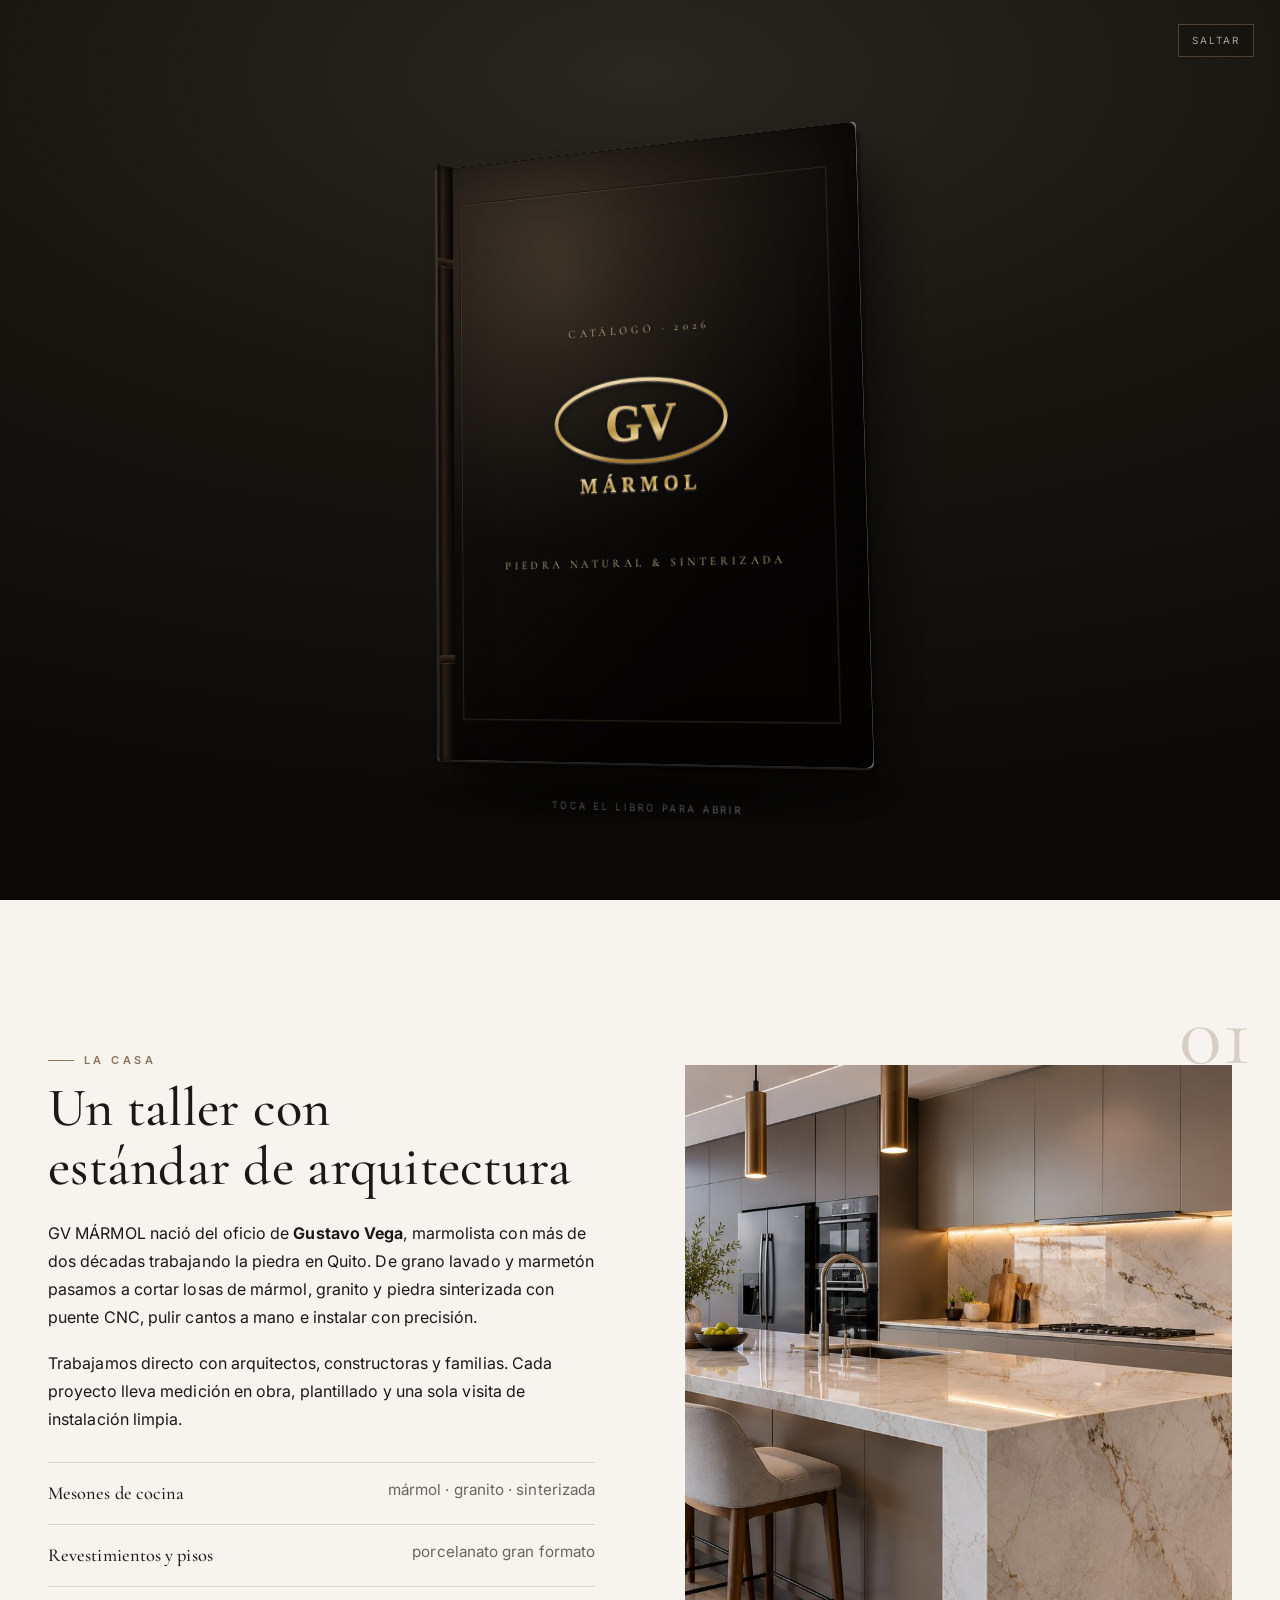
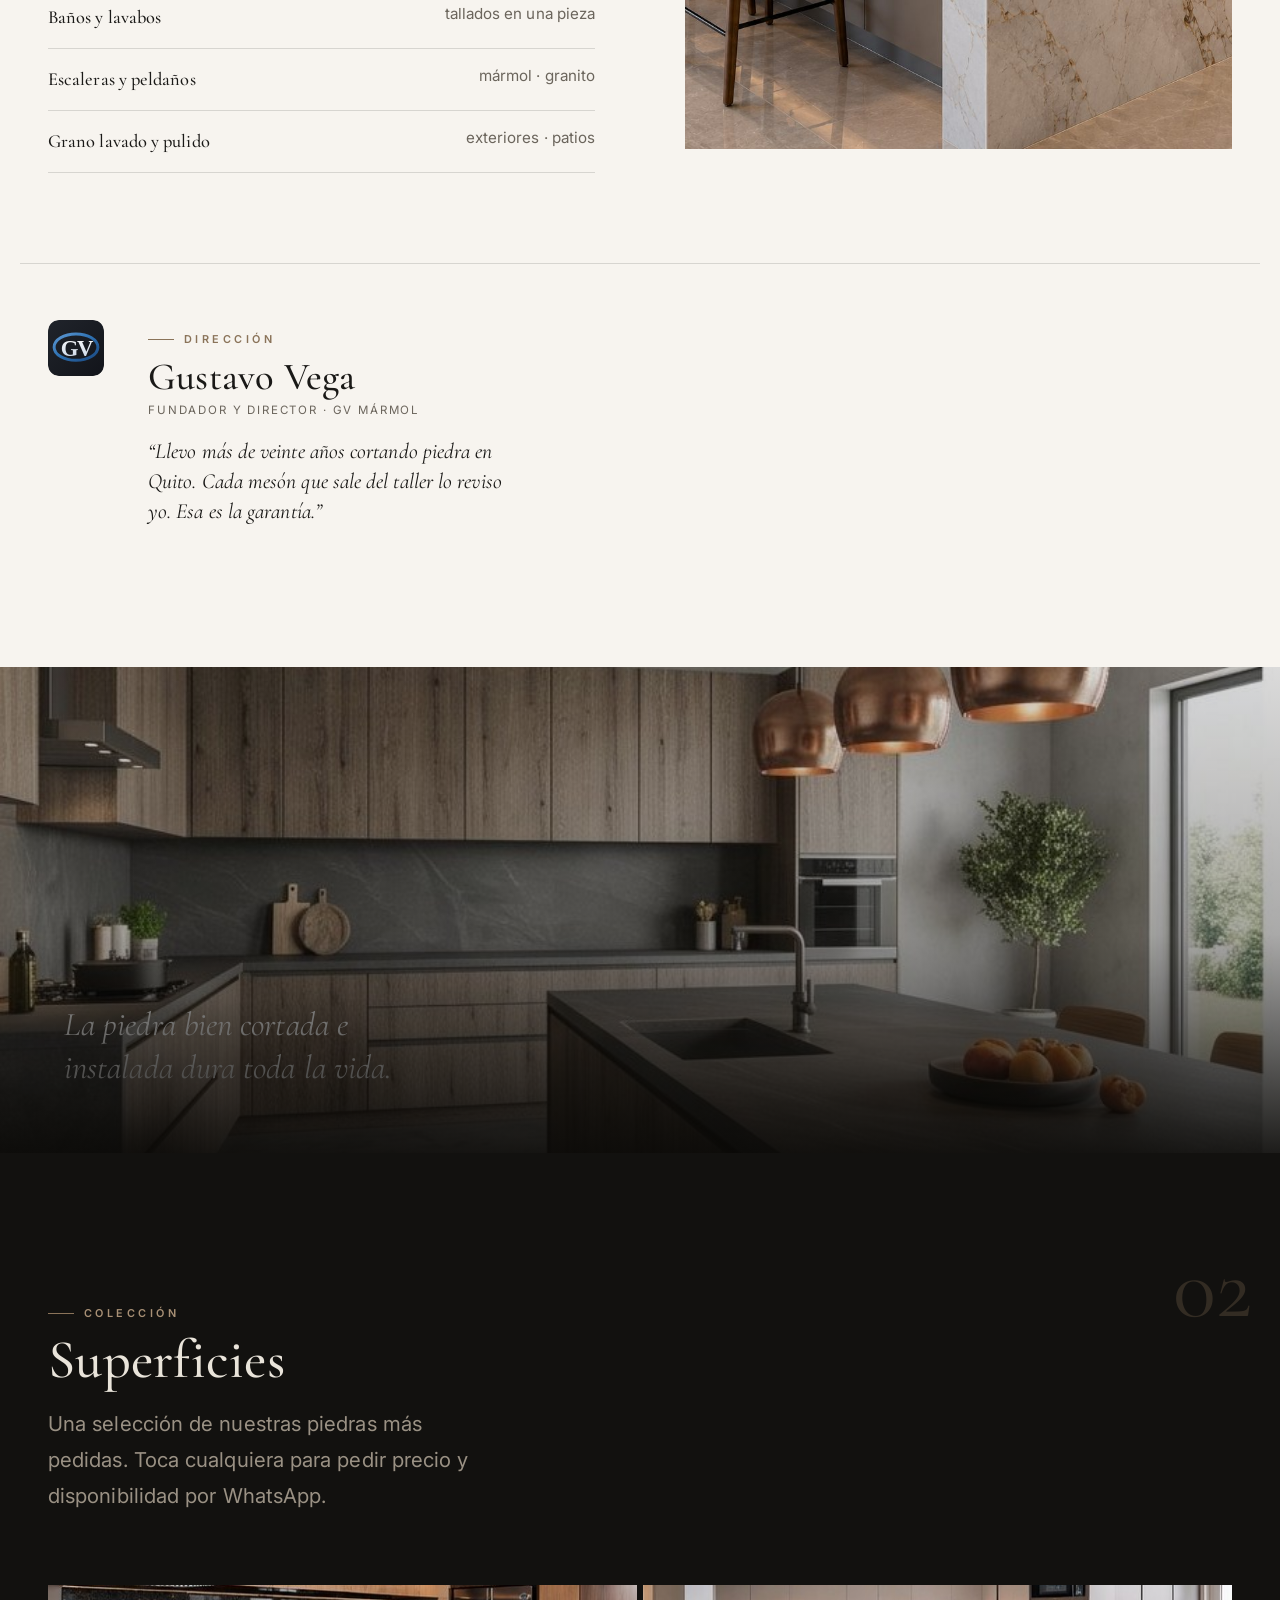
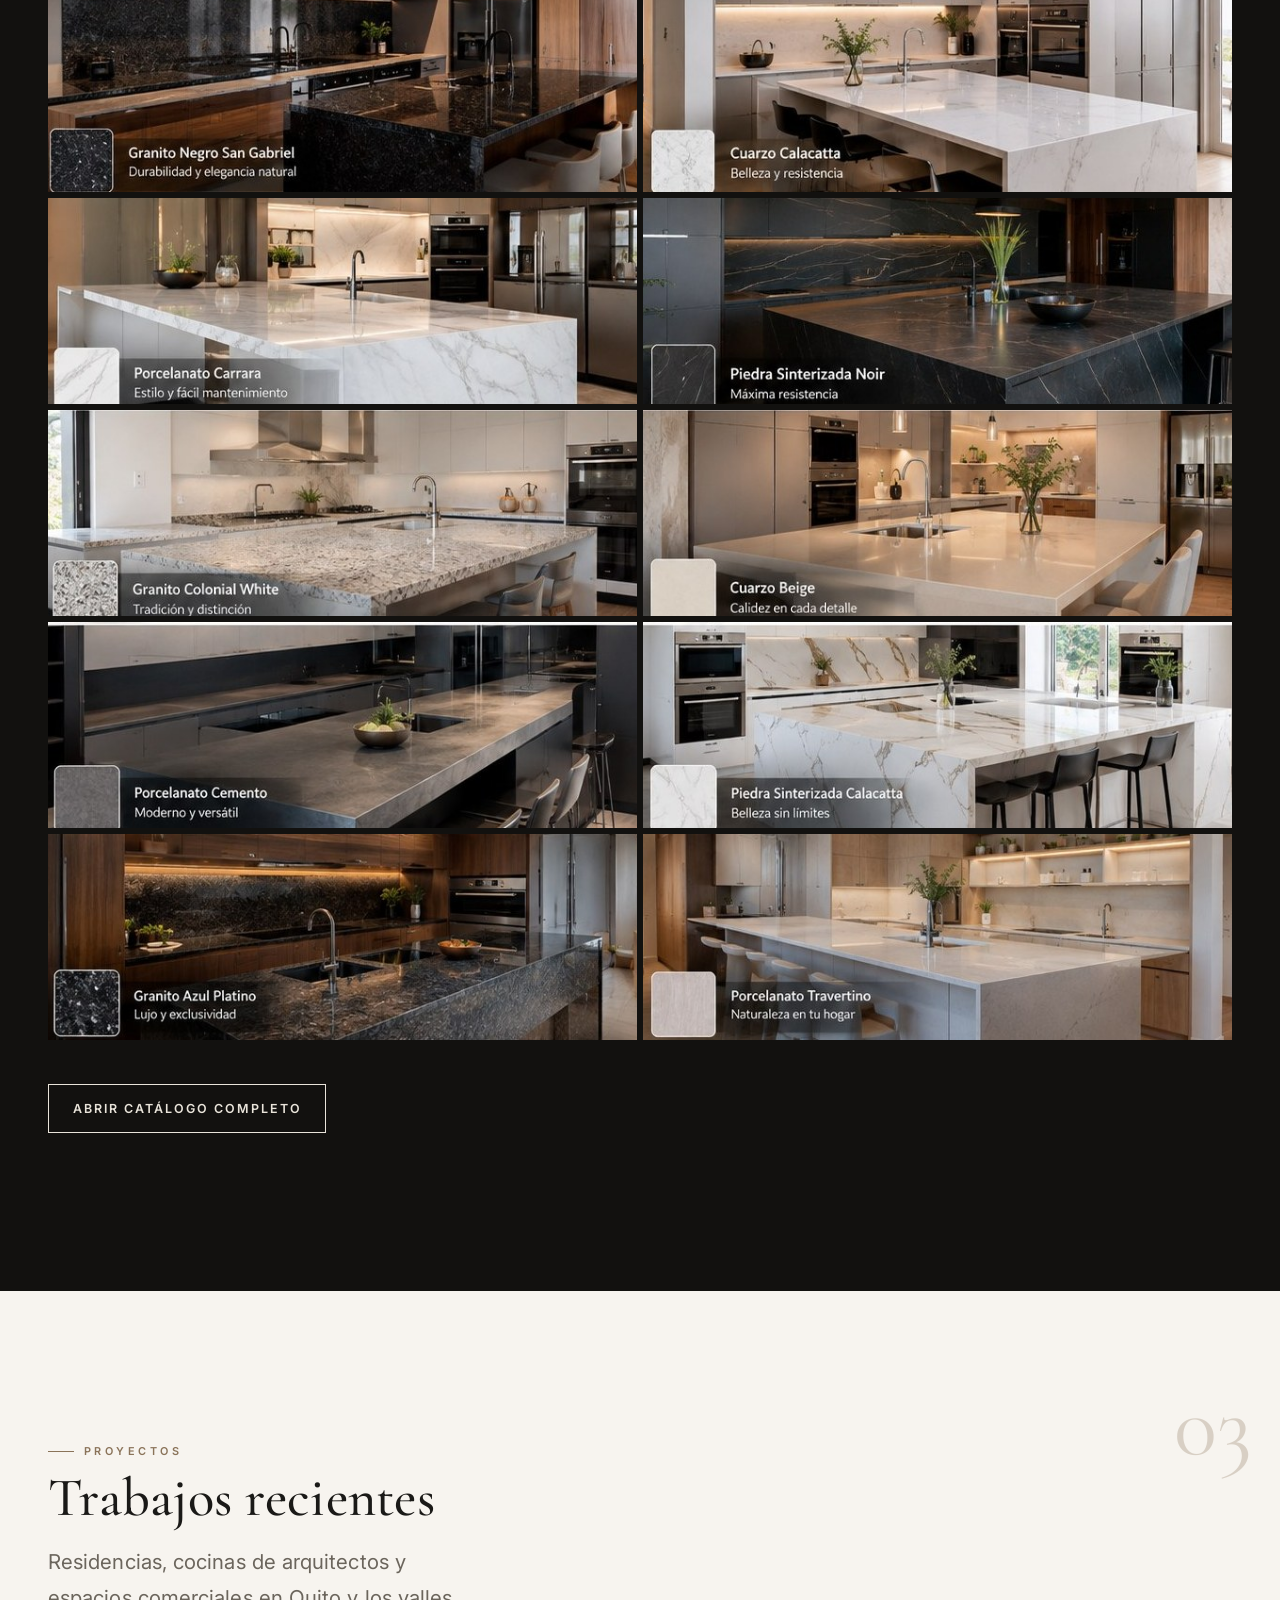
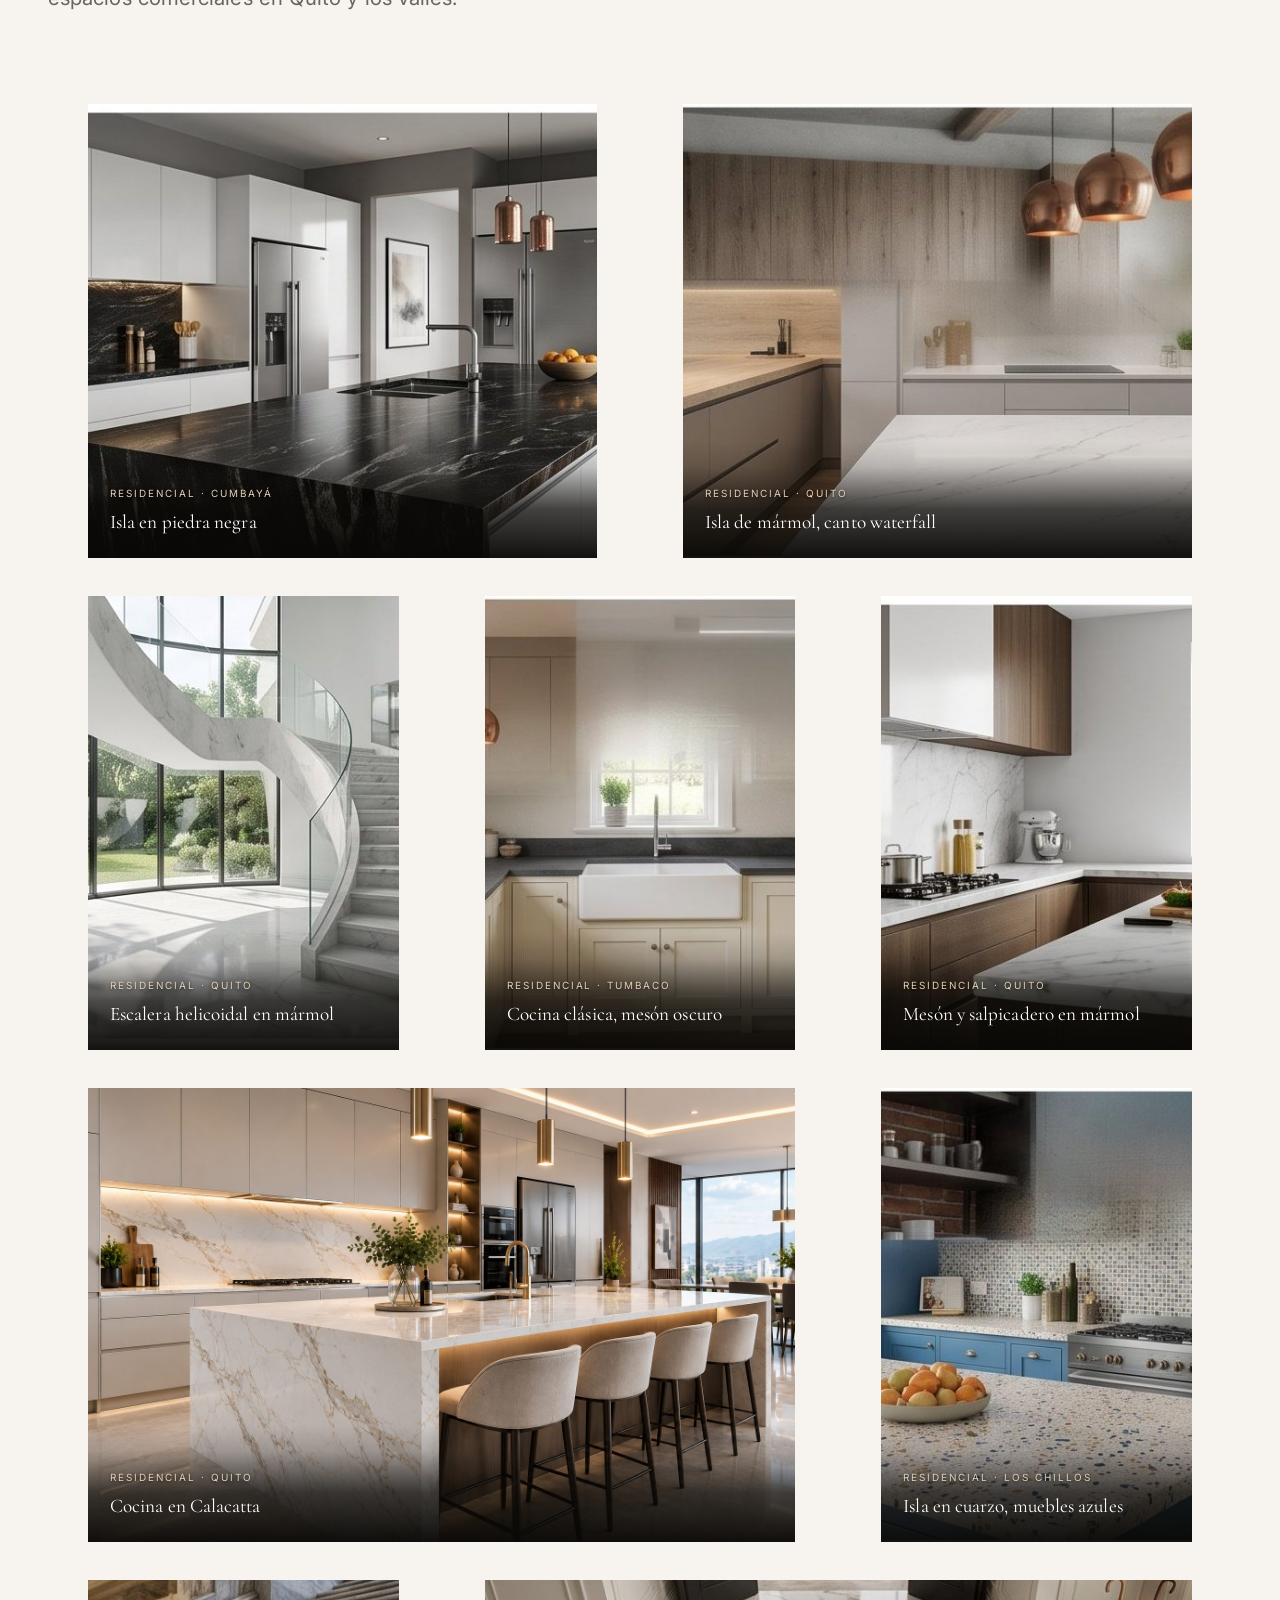
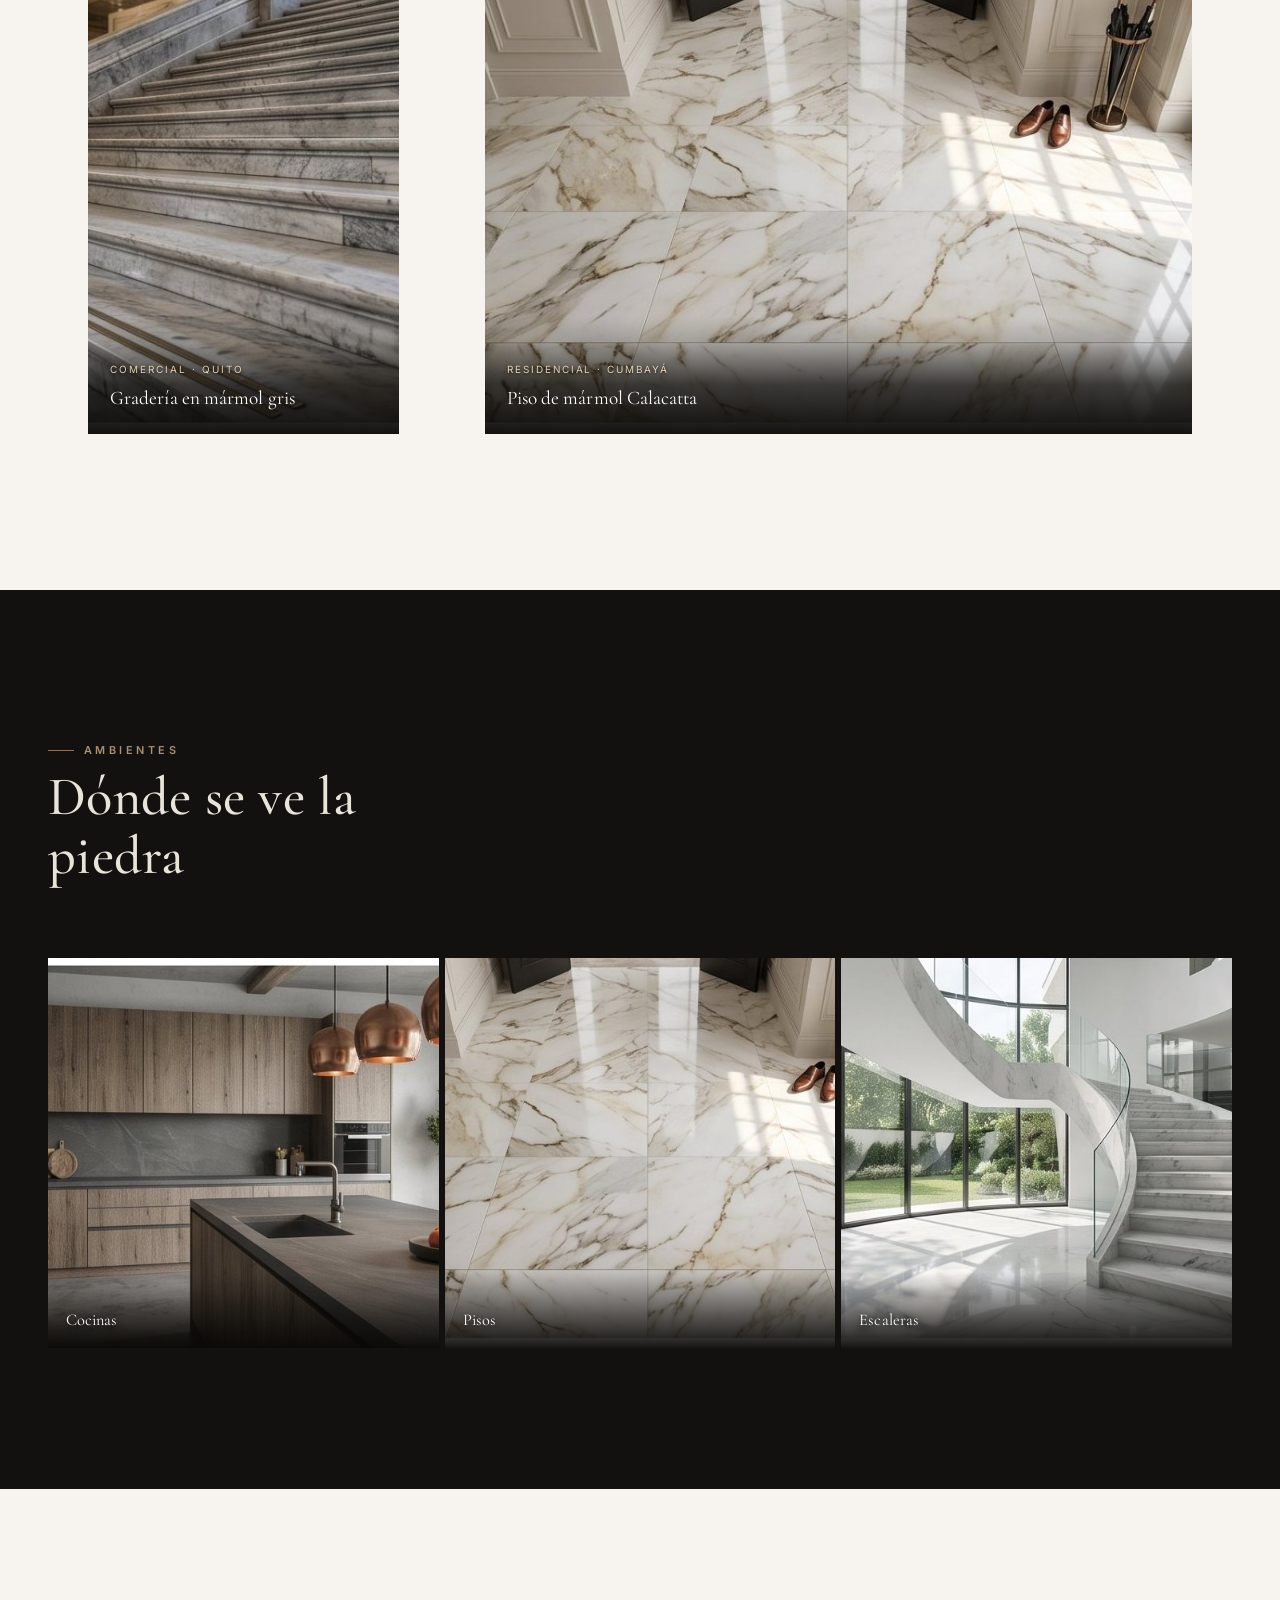
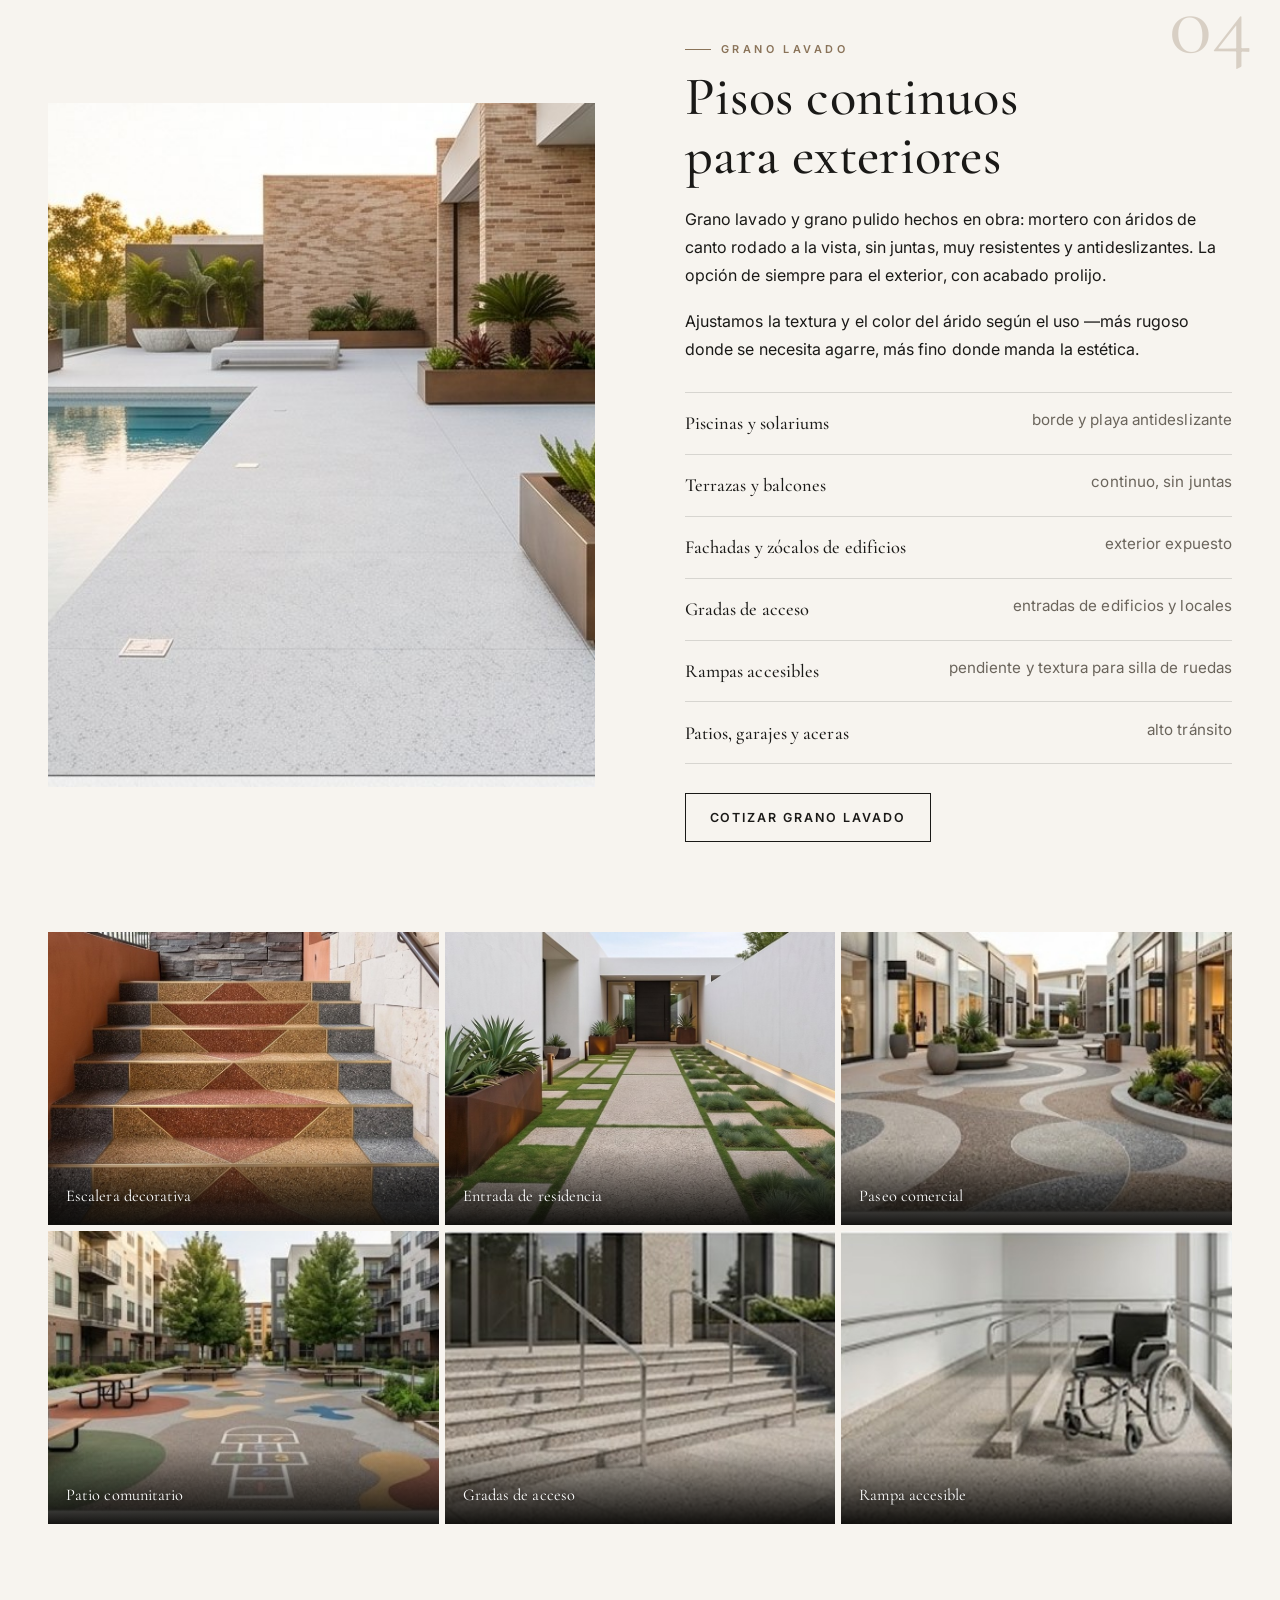
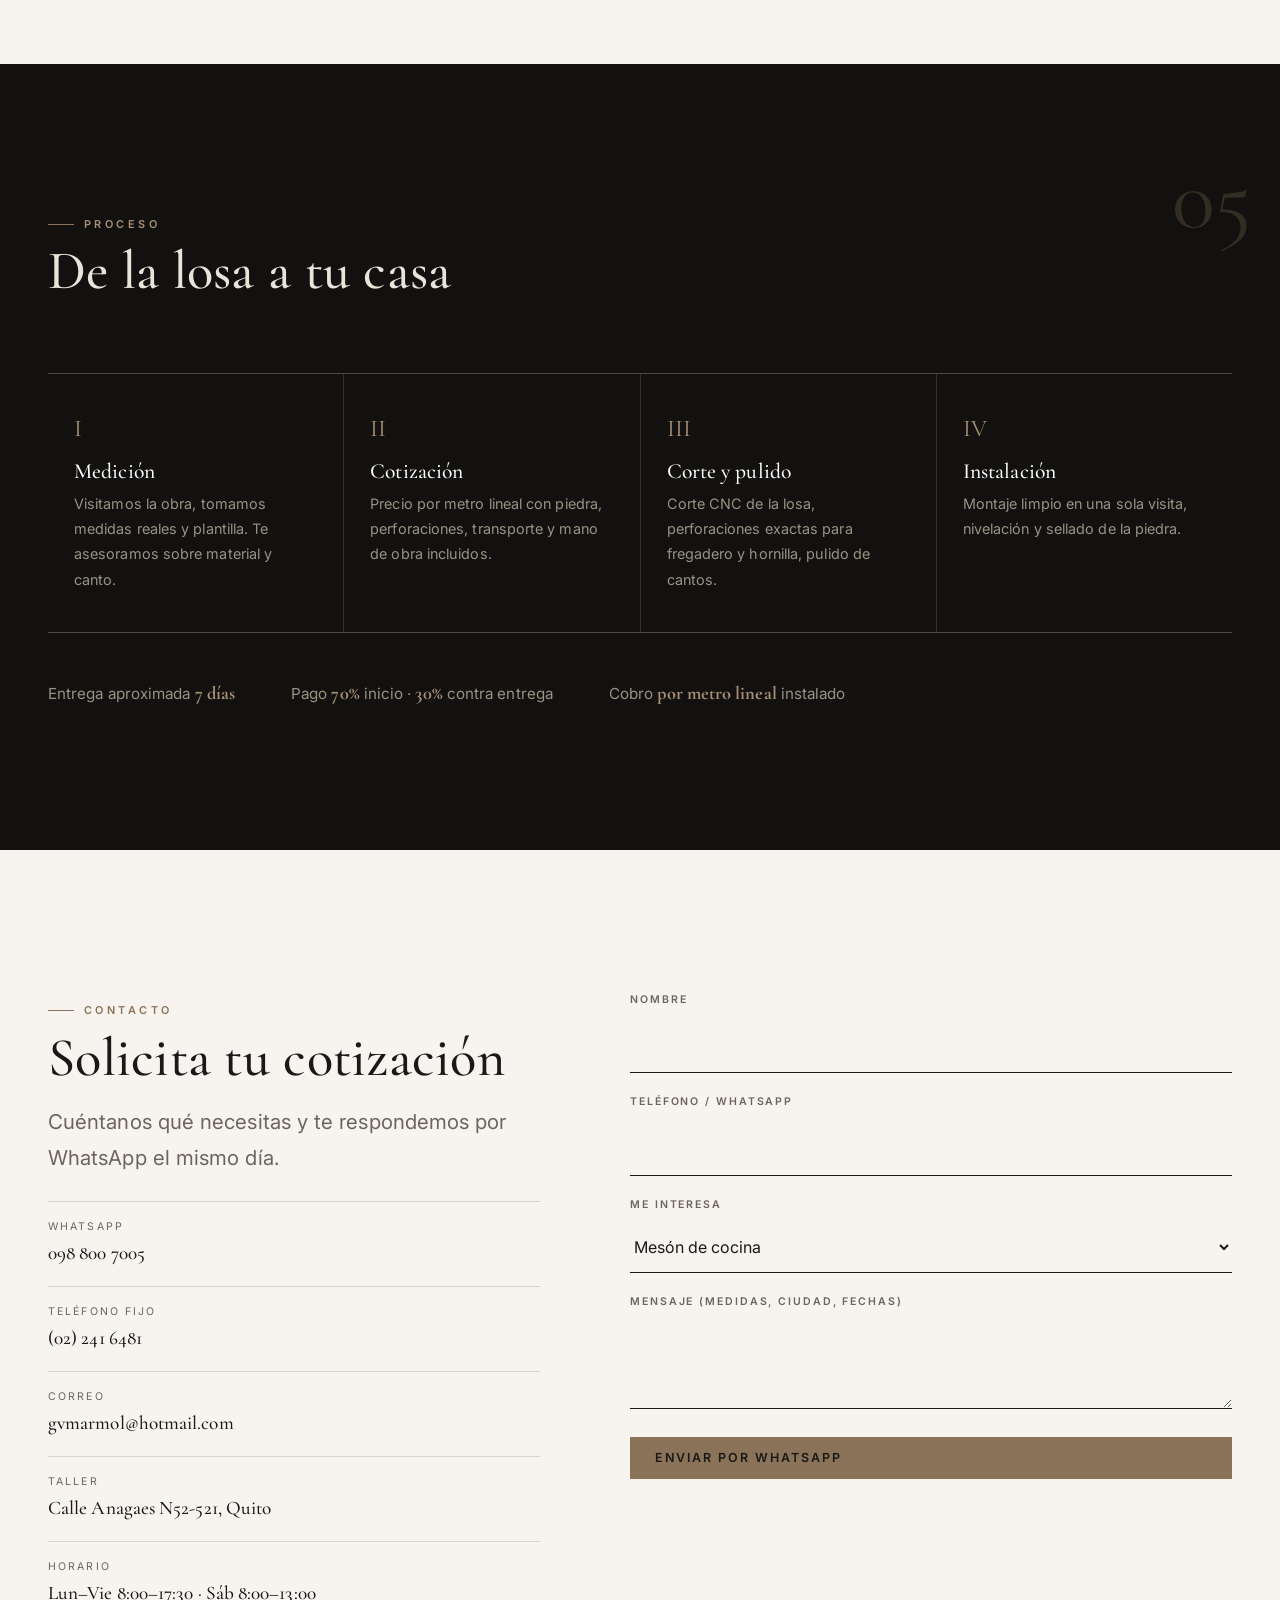
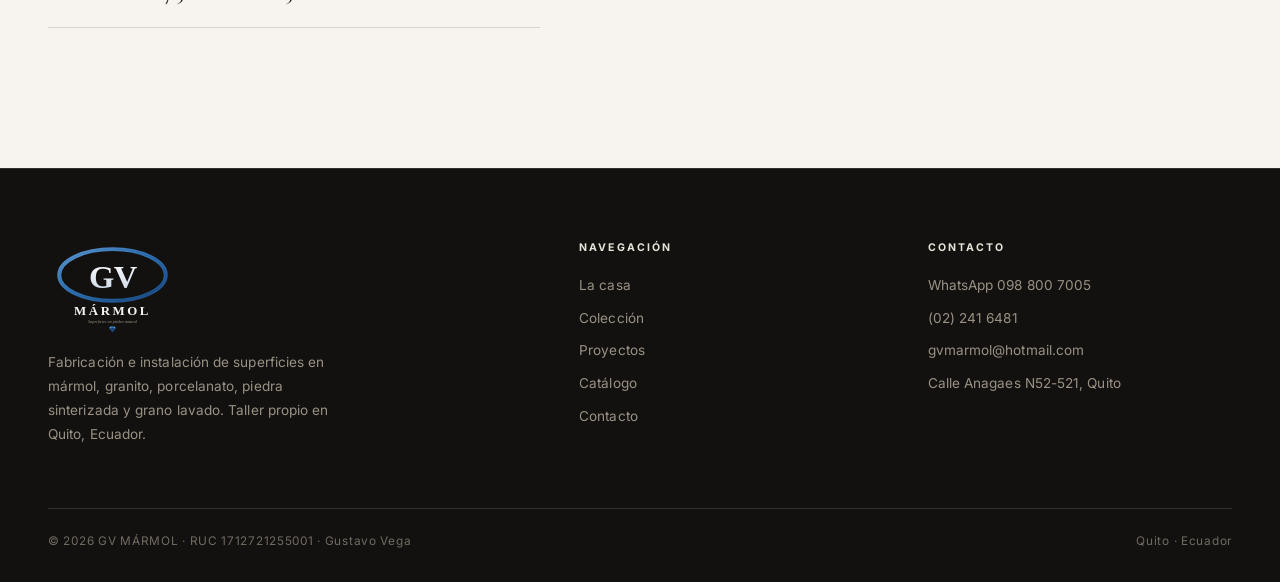
==== commit 762fa9f4: "Portada-libro realista (hardcover) + fotos reales de grano lavado exterior - Portada de entrada redi" ====
--- a/index.html
+++ b/index.html
@@ -41,13 +41,17 @@
 <!-- PORTADA-LIBRO -->
 <div class="book-intro" id="bookIntro" role="dialog" aria-label="Catálogo GV MÁRMOL">
   <button class="book-intro__skip">Saltar</button>
-  <div class="book">
-    <div class="book__pages"><p>Superficies en piedra<br>natural y sinterizada</p></div>
-    <div class="book__cover" tabindex="0" role="button" aria-label="Abrir el catálogo">
-      <span class="t">Catálogo</span>
-      <img src="assets/img/logo-light.svg" alt="GV MÁRMOL" width="230">
-      <span class="t">Quito · 2026</span>
-      <span class="book__hint">Toca para abrir</span>
+  <div class="book-stage">
+    <div class="book">
+      <div class="book__block"></div>
+      <div class="book__pages"><p>Superficies en piedra<br>natural y sinterizada<br><br>Quito · Ecuador</p></div>
+      <div class="book__cover" tabindex="0" role="button" aria-label="Abrir el catálogo">
+        <span class="book__spine" aria-hidden="true"></span>
+        <span class="t">Catálogo · 2026</span>
+        <img class="book__emblem" src="assets/img/book-emblem.svg" alt="GV MÁRMOL" width="300">
+        <span class="t">Piedra natural &amp; sinterizada</span>
+        <span class="book__hint">Toca el libro para abrir</span>
+      </div>
     </div>
   </div>
 </div>
@@ -191,7 +195,7 @@
   <span class="sec__num">04</span>
   <div class="wrap split">
     <div class="split__media reveal">
-      <img src="assets/img/grano-lavado.svg" alt="Acabado de grano lavado: árido de canto rodado a la vista">
+      <img src="assets/img/ext-piscina.jpg" alt="Terraza de piscina en grano lavado, borde de piscina infinita" loading="lazy">
     </div>
     <div class="reveal">
       <span class="kicker">Grano lavado</span>
@@ -207,6 +211,17 @@
         <li><b>Patios, garajes y aceras</b><span>alto tránsito</span></li>
       </ul>
       <p style="margin-top:1.8rem"><a class="btn" href="https://wa.me/593988007005?text=Hola%20GV%20M%C3%81RMOL%2C%20quisiera%20cotizar%20grano%20lavado%20para%20exteriores." target="_blank" rel="noopener">Cotizar grano lavado</a></p>
+    </div>
+  </div>
+
+  <div class="wrap" style="margin-top:clamp(40px,6vw,72px)">
+    <div class="gallery gallery--6 reveal">
+      <figure><img src="assets/img/ext-escalera-deco.jpg" alt="Escalera exterior en grano lavado con diseño geométrico" loading="lazy"><figcaption>Escalera decorativa</figcaption></figure>
+      <figure><img src="assets/img/ext-entrada-villa.jpg" alt="Entrada de villa con camino de grano lavado y franjas de césped" loading="lazy"><figcaption>Entrada de residencia</figcaption></figure>
+      <figure><img src="assets/img/ext-paseo-comercial.jpg" alt="Paseo peatonal comercial con pavimento de grano lavado decorativo" loading="lazy"><figcaption>Paseo comercial</figcaption></figure>
+      <figure><img src="assets/img/ext-patio-residencial.jpg" alt="Patio comunitario residencial en grano lavado de colores" loading="lazy"><figcaption>Patio comunitario</figcaption></figure>
+      <figure><img src="assets/img/ext-gradas-edificio.jpg" alt="Gradas de acceso a edificio en grano lavado con pasamanos" loading="lazy"><figcaption>Gradas de acceso</figcaption></figure>
+      <figure><img src="assets/img/ext-rampa-accesible.jpg" alt="Rampa accesible para silla de ruedas con piso de grano lavado antideslizante" loading="lazy"><figcaption>Rampa accesible</figcaption></figure>
     </div>
   </div>
 </section>
--- a/assets/css/styles.css
+++ b/assets/css/styles.css
@@ -136,10 +136,12 @@
 /* ---- galería ambientes ---- */
 .gallery{display:grid;grid-template-columns:repeat(3,1fr);gap:6px}
 .gallery figure{position:relative;margin:0;overflow:hidden;aspect-ratio:1/1;background:#000}
+.gallery--6 figure{aspect-ratio:4/3}
 .gallery img{width:100%;height:100%;object-fit:cover;transition:transform .8s cubic-bezier(.2,.6,.2,1)}
 .gallery figure:hover img{transform:scale(1.05)}
-.gallery figcaption{position:absolute;left:0;bottom:0;padding:16px 18px;font-family:var(--serif);font-size:1.05rem;color:#fff;
-  background:linear-gradient(to top,rgba(12,11,9,.85),transparent);width:100%}
+.gallery figcaption{position:absolute;left:0;bottom:0;padding:34px 18px 14px;font-family:var(--serif);font-size:1.02rem;color:#fff;
+  text-shadow:0 1px 4px rgba(0,0,0,.55);
+  background:linear-gradient(to top,rgba(9,8,6,.95) 0%,rgba(9,8,6,.55) 45%,transparent);width:100%}
 
 /* ---- colección (materiales) ---- */
 .collection{display:grid;grid-template-columns:repeat(2,1fr);gap:6px}
@@ -158,11 +160,11 @@
 .proj{position:relative;overflow:hidden;background:#000;grid-row:span 2}
 .proj img{width:100%;height:100%;object-fit:cover;transition:transform .8s cubic-bezier(.2,.6,.2,1)}
 .proj:hover img{transform:scale(1.04)}
-.proj figcaption{position:absolute;left:0;right:0;bottom:0;padding:30px 22px 18px;
-  background:linear-gradient(to top,rgba(10,9,7,.94),rgba(10,9,7,.4) 55%,transparent);
+.proj figcaption{position:absolute;left:0;right:0;bottom:0;padding:44px 22px 18px;
+  background:linear-gradient(to top,rgba(9,8,6,.96) 0%,rgba(9,8,6,.72) 42%,rgba(9,8,6,.15) 78%,transparent);
   font-family:var(--serif);font-size:1.2rem;color:#fff}
 .proj figcaption span{display:block;font-family:var(--sans);font-size:.62rem;letter-spacing:.2em;
-  text-transform:uppercase;color:#d8c4ab;margin-bottom:.35em}
+  text-transform:uppercase;color:#e3d1b6;margin-bottom:.35em;text-shadow:0 1px 3px rgba(0,0,0,.6)}
 .proj--w3{grid-column:span 3}
 .proj--w2{grid-column:span 2}
 .proj--w4{grid-column:span 4}
@@ -214,34 +216,91 @@
 .fab .fab-wa:hover{background:var(--ok);border-color:var(--ok)}
 
 /* ============================================================
-   PORTADA-LIBRO
+   PORTADA-LIBRO — hardcover realista
    ============================================================ */
-.book-intro{position:fixed;inset:0;z-index:9999;background:radial-gradient(circle at 50% 38%,#1c1a16,#0c0b09 72%);
-  display:grid;place-items:center;perspective:2400px;transition:opacity .9s,visibility .9s}
+.book-intro{position:fixed;inset:0;z-index:9999;overflow:hidden;
+  background:
+    radial-gradient(120% 80% at 50% 8%, #2a2620 0%, #1a1712 42%, #0c0a08 100%);
+  display:grid;place-items:center;transition:opacity 1s ease,visibility 1s}
+.book-intro::after{content:"";position:absolute;left:50%;bottom:8%;width:min(70vw,540px);height:60px;
+  transform:translateX(-50%);border-radius:50%;
+  background:radial-gradient(ellipse,rgba(0,0,0,.55),transparent 70%);filter:blur(6px)}
 .book-intro.is-hidden{opacity:0;visibility:hidden;pointer-events:none}
-.book{position:relative;width:min(76vw,400px);aspect-ratio:3/4;transform-style:preserve-3d;
-  transform:rotateX(5deg) rotateY(-18deg);transition:transform 1s ease}
-.book__pages{position:absolute;inset:0;background:var(--paper);
-  box-shadow:inset -6px 0 16px rgba(0,0,0,.16);display:grid;place-items:center;padding:14%}
-.book__pages p{font-family:var(--serif);font-style:italic;color:var(--ink-soft);text-align:center;font-size:1.05rem}
+
+.book-stage{position:relative;width:min(62vw,468px);aspect-ratio:1/1.32;perspective:2000px;perspective-origin:50% 38%}
+.book{position:absolute;inset:0;transform-style:preserve-3d;
+  transform:rotateX(6deg) rotateY(-24deg) rotateZ(-1deg);
+  transition:transform 1.1s cubic-bezier(.4,.05,.15,1)}
+
+/* bloque de páginas (canto) — se ve por el lomo derecho e inferior */
+.book__block{position:absolute;inset:0;border-radius:2px 5px 5px 2px;
+  background:
+    repeating-linear-gradient(0deg,#efe7d4 0 1px,#e2d7bd 1px 2.5px,#f3ecdb 2.5px 4px);
+  box-shadow:6px 8px 2px -2px rgba(0,0,0,.35);
+  transform:translateZ(-1px)}
+.book__block::after{content:"";position:absolute;right:0;top:0;bottom:0;width:14px;
+  background:linear-gradient(90deg,rgba(0,0,0,.18),rgba(255,255,255,.35),rgba(0,0,0,.12))}
+
+/* primera página interior visible al abrir */
+.book__pages{position:absolute;inset:3px 3px 3px 6px;border-radius:1px 3px 3px 1px;
+  background:linear-gradient(105deg,#e7ddc6 0%,#f6f0e1 12%,#f4eddc 100%);
+  box-shadow:inset 14px 0 26px -14px rgba(60,45,25,.5);
+  display:grid;place-items:center;padding:16% 14%}
+.book__pages p{font-family:var(--serif);font-style:italic;color:#6f6553;text-align:center;
+  font-size:clamp(.95rem,2.4vw,1.15rem);line-height:1.5;margin:0}
+
+/* lomo */
+.book__spine{position:absolute;left:-2px;top:0;bottom:0;width:24px;transform-origin:right center;
+  transform:rotateY(78deg) translateZ(0);
+  background:linear-gradient(90deg,#0d0a08,#2b2117 30%,#15100c 62%,#080605);
+  box-shadow:inset 0 0 12px rgba(0,0,0,.6)}
+.book__spine::before,.book__spine::after{content:"";position:absolute;left:0;right:0;height:8px;
+  background:linear-gradient(#3a2d1e,#0c0906);box-shadow:0 1px 0 rgba(212,180,120,.15)}
+.book__spine::before{top:16%}.book__spine::after{bottom:16%}
+
+/* tapa dura */
 .book__cover{position:absolute;inset:0;transform-origin:left center;transform-style:preserve-3d;
-  transition:transform 1.2s cubic-bezier(.6,.02,.1,1);cursor:pointer;
-  background:linear-gradient(135deg,rgba(255,255,255,.04),rgba(0,0,0,.34)),
-    repeating-linear-gradient(115deg,#1a1713 0 2px,#211d18 2px 5px),#181510;
-  border:1px solid rgba(138,115,89,.4);
-  display:flex;flex-direction:column;align-items:center;justify-content:center;gap:20px;padding:12%}
-.book__cover::before{content:"";position:absolute;inset:16px;border:1px solid rgba(138,115,89,.4)}
-.book.is-open .book__cover{transform:rotateY(-158deg)}
-.book.is-open{transform:rotateX(3deg) rotateY(8deg) translateX(6%)}
-.book__cover img{width:66%;position:relative;filter:drop-shadow(0 8px 20px rgba(0,0,0,.5))}
-.book__cover .t{position:relative;font-size:.66rem;letter-spacing:.34em;text-transform:uppercase;color:var(--bone-soft)}
-.book__hint{position:absolute;left:50%;bottom:-46px;transform:translateX(-50%);white-space:nowrap;
-  font-size:.66rem;letter-spacing:.28em;text-transform:uppercase;color:rgba(233,228,218,.55);animation:hp 2.4s infinite}
-@keyframes hp{0%,100%{opacity:.35}50%{opacity:1}}
-.book-intro__skip{position:fixed;top:24px;right:26px;background:none;border:1px solid var(--line-d);
-  color:var(--bone-soft);font:inherit;font-size:.66rem;letter-spacing:.16em;text-transform:uppercase;
-  padding:.6em 1.2em;cursor:pointer}
-.book-intro__skip:hover{color:var(--bone);border-color:var(--bronze)}
+  backface-visibility:hidden;
+  transition:transform 1.25s cubic-bezier(.55,.03,.12,1);cursor:pointer;
+  border-radius:2px 7px 7px 2px;
+  background:
+    radial-gradient(130% 90% at 28% 16%, rgba(214,183,128,.14), transparent 55%),
+    linear-gradient(135deg, rgba(255,246,230,.06), rgba(0,0,0,.4) 70%),
+    url("../img/leather.svg");
+  background-size:cover;
+  box-shadow:
+    0 2px 0 rgba(255,246,230,.10),
+    inset 0 0 0 1px rgba(0,0,0,.5),
+    inset 0 0 60px rgba(0,0,0,.45),
+    26px 34px 60px -12px rgba(0,0,0,.6);
+  display:flex;flex-direction:column;align-items:center;justify-content:center;gap:clamp(14px,3.5vw,26px);padding:12% 12% 14%}
+/* marco en seco (deboss) */
+.book__cover::before{content:"";position:absolute;inset:6.5%;border-radius:3px;
+  box-shadow:inset 0 0 0 1px rgba(0,0,0,.55), inset 0 0 0 2px rgba(214,183,128,.14),
+    inset 1px 1px 2px rgba(0,0,0,.4)}
+/* brillo de canto en el pliegue */
+.book__cover::after{content:"";position:absolute;left:0;top:0;bottom:0;width:10px;
+  background:linear-gradient(90deg,rgba(255,246,230,.14),rgba(0,0,0,.35));border-radius:2px 0 0 2px}
+
+.book__emblem{width:70%;max-width:300px;position:relative;
+  filter:drop-shadow(0 1px 0 rgba(255,246,230,.25)) drop-shadow(0 2px 5px rgba(0,0,0,.55))}
+.book__cover .t{position:relative;font-family:var(--serif);font-size:clamp(.6rem,1.7vw,.72rem);
+  letter-spacing:.38em;text-transform:uppercase;color:#c9b48b}
+.book__hint{position:absolute;left:50%;bottom:-52px;transform:translateX(-50%);white-space:nowrap;
+  font-size:.62rem;letter-spacing:.3em;text-transform:uppercase;color:rgba(233,228,218,.5);animation:hp 2.6s infinite}
+@keyframes hp{0%,100%{opacity:.3}50%{opacity:.9}}
+
+.book:hover{transform:rotateX(5deg) rotateY(-19deg)}
+.book.is-open{transform:rotateX(4deg) rotateY(-4deg) translateX(4%)}
+.book.is-open:hover{transform:rotateX(4deg) rotateY(-4deg) translateX(4%)}
+.book.is-open .book__cover{transform:rotateY(-162deg)}
+.book.is-open .book__hint{opacity:0}
+
+.book-intro__skip{position:fixed;top:24px;right:26px;z-index:2;background:rgba(20,17,13,.5);
+  border:1px solid rgba(214,183,128,.28);
+  color:rgba(233,228,218,.7);font:inherit;font-size:.62rem;letter-spacing:.2em;text-transform:uppercase;
+  padding:.7em 1.3em;cursor:pointer;transition:.2s}
+.book-intro__skip:hover{color:#fff;border-color:rgba(214,183,128,.6)}
 
 /* ---- reveal ---- */
 .reveal{opacity:0;transform:translateY(24px);transition:opacity .9s ease,transform .9s ease}
@@ -253,13 +312,18 @@
 @media(max-width:1024px){
   .projects{grid-template-columns:repeat(4,1fr)}
   .proj--w3,.proj--w2,.proj--w4{grid-column:span 2}
-  .gallery{grid-template-columns:1fr 1fr}
+  .gallery--6{grid-template-columns:1fr 1fr}
   .steps{grid-template-columns:repeat(2,1fr)}
   .split,.contact{grid-template-columns:1fr;gap:44px}
   .split__media{aspect-ratio:16/10}
   .site-footer .cols{grid-template-columns:1fr 1fr}
 }
 @media(max-width:640px){
+  .book-stage{width:min(66vw,300px)}
+  .book{transform:rotateX(5deg) rotateY(-17deg)}
+  .book__hint{bottom:-42px}
+  .book__cover{box-shadow:0 2px 0 rgba(255,246,230,.10),inset 0 0 0 1px rgba(0,0,0,.5),
+    inset 0 0 44px rgba(0,0,0,.45),14px 20px 40px -12px rgba(0,0,0,.6)}
   .nav{position:fixed;inset:0 0 0 auto;width:min(82vw,320px);background:var(--bg-2);flex-direction:column;
     align-items:flex-start;justify-content:center;gap:26px;padding:40px;transform:translateX(100%);
     transition:transform .35s;z-index:55;border-left:1px solid var(--line-d)}
@@ -272,6 +336,9 @@
   .proj--w3,.proj--w2,.proj--w4{grid-column:span 1}
   .gallery{grid-template-columns:1fr}
   .gallery figure{aspect-ratio:16/10}
+  .gallery--6 figure{aspect-ratio:3/2}
+  .oferta li{flex-direction:column;gap:2px}
+  .oferta li span{font-size:.82rem}
   .steps{grid-template-columns:1fr}
   .site-footer .cols{grid-template-columns:1fr}
   .fab a span{display:none}
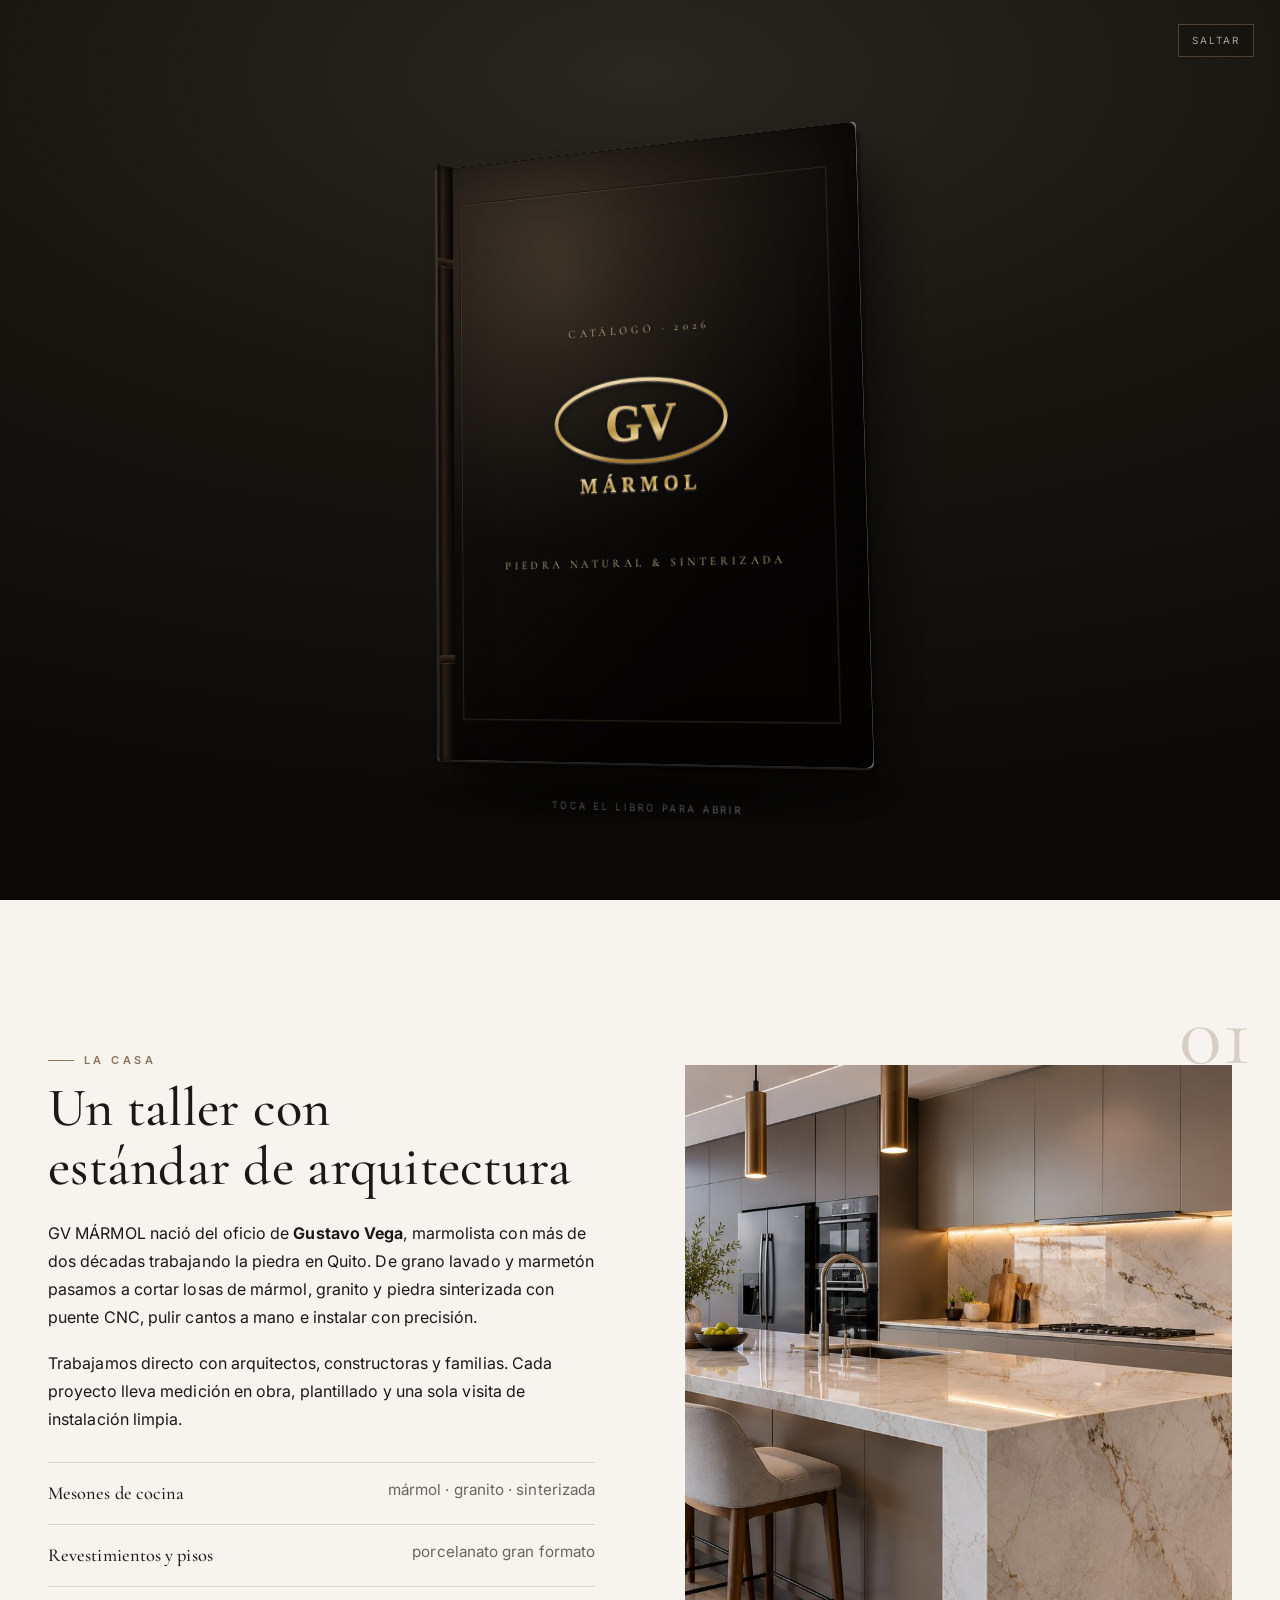
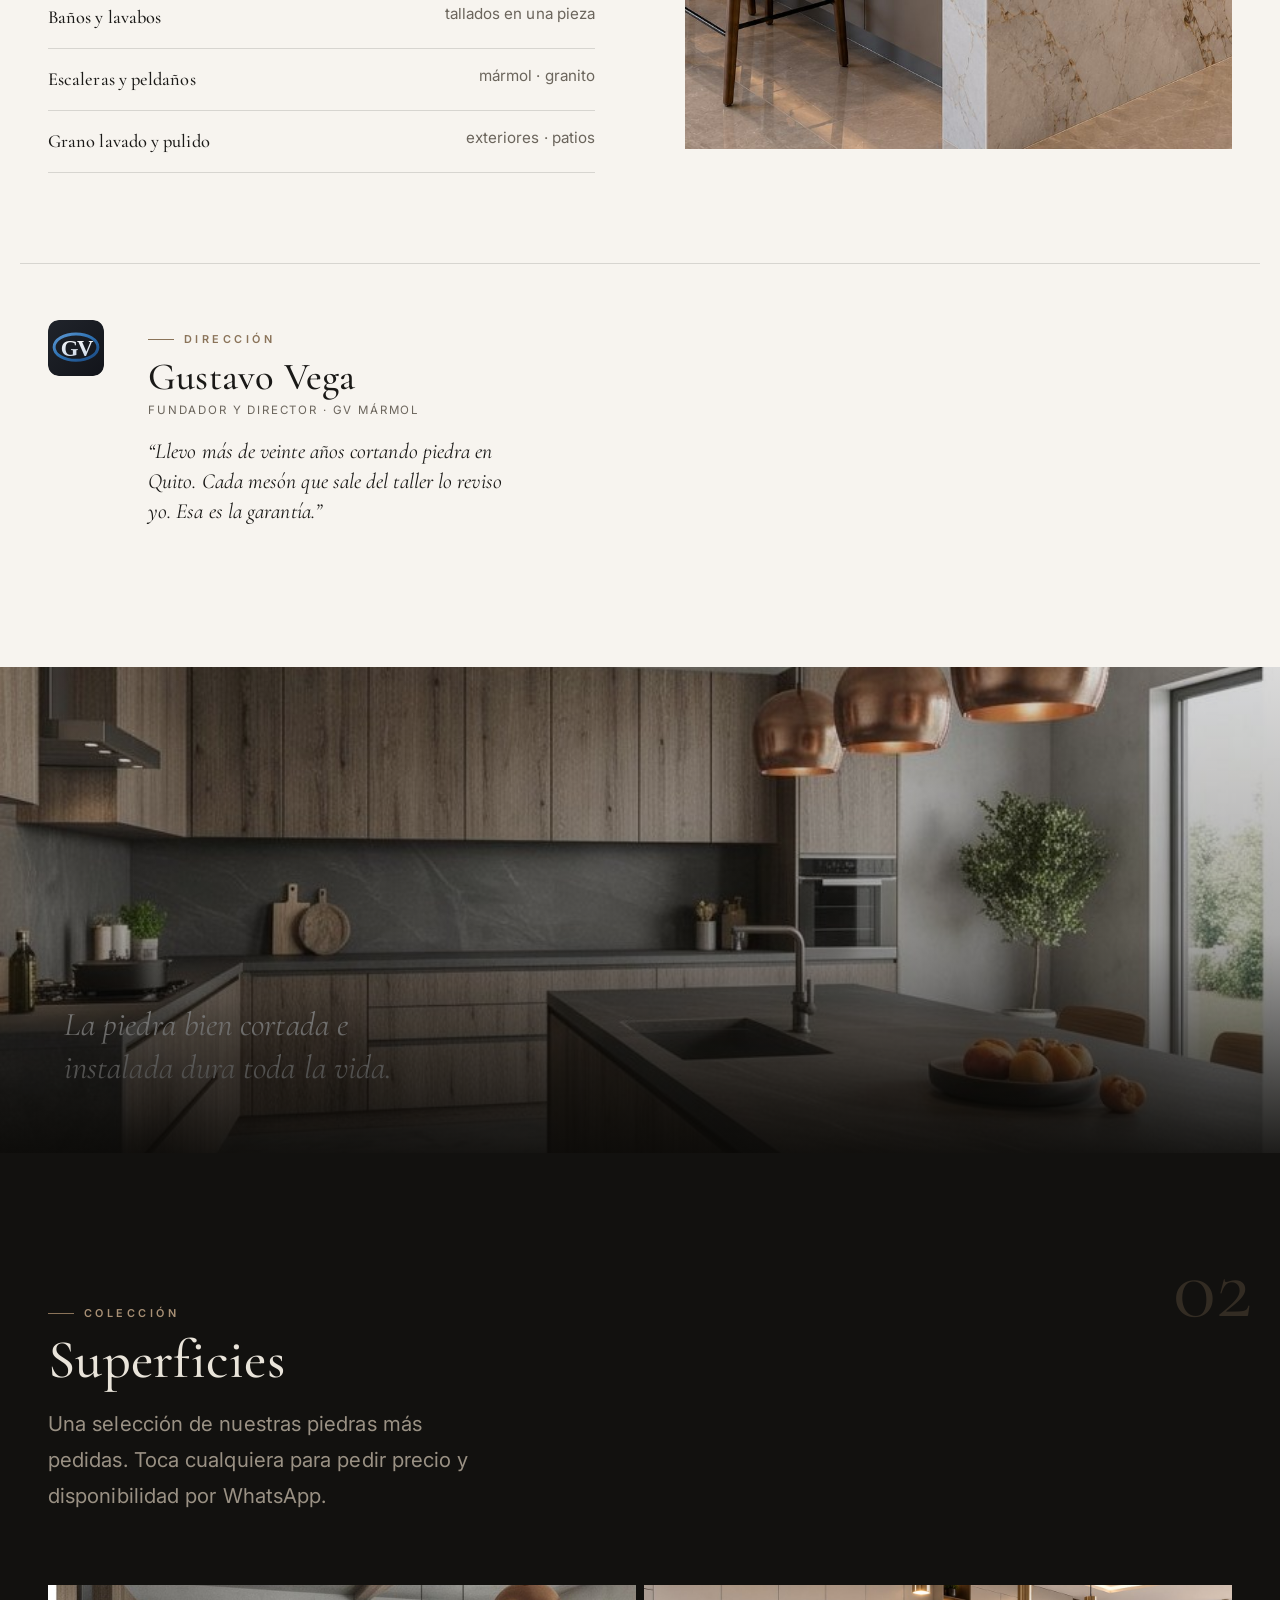
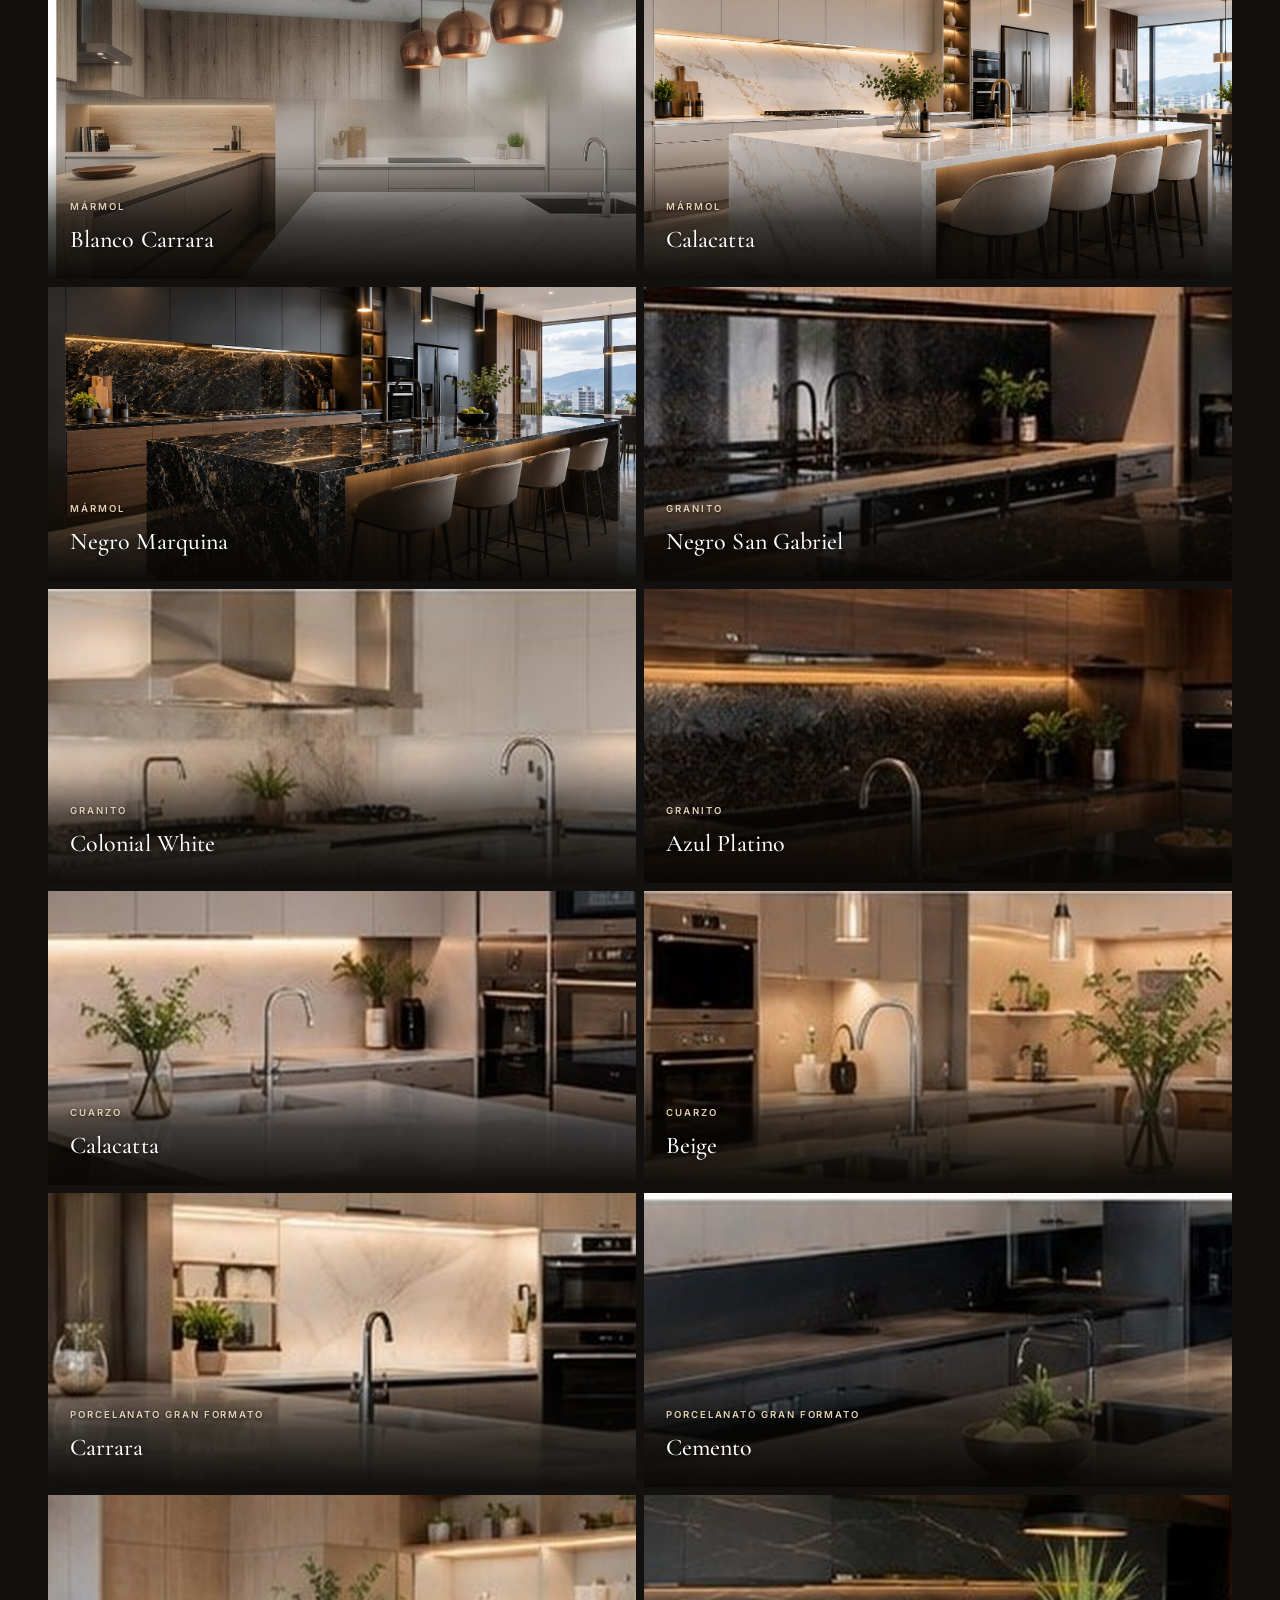
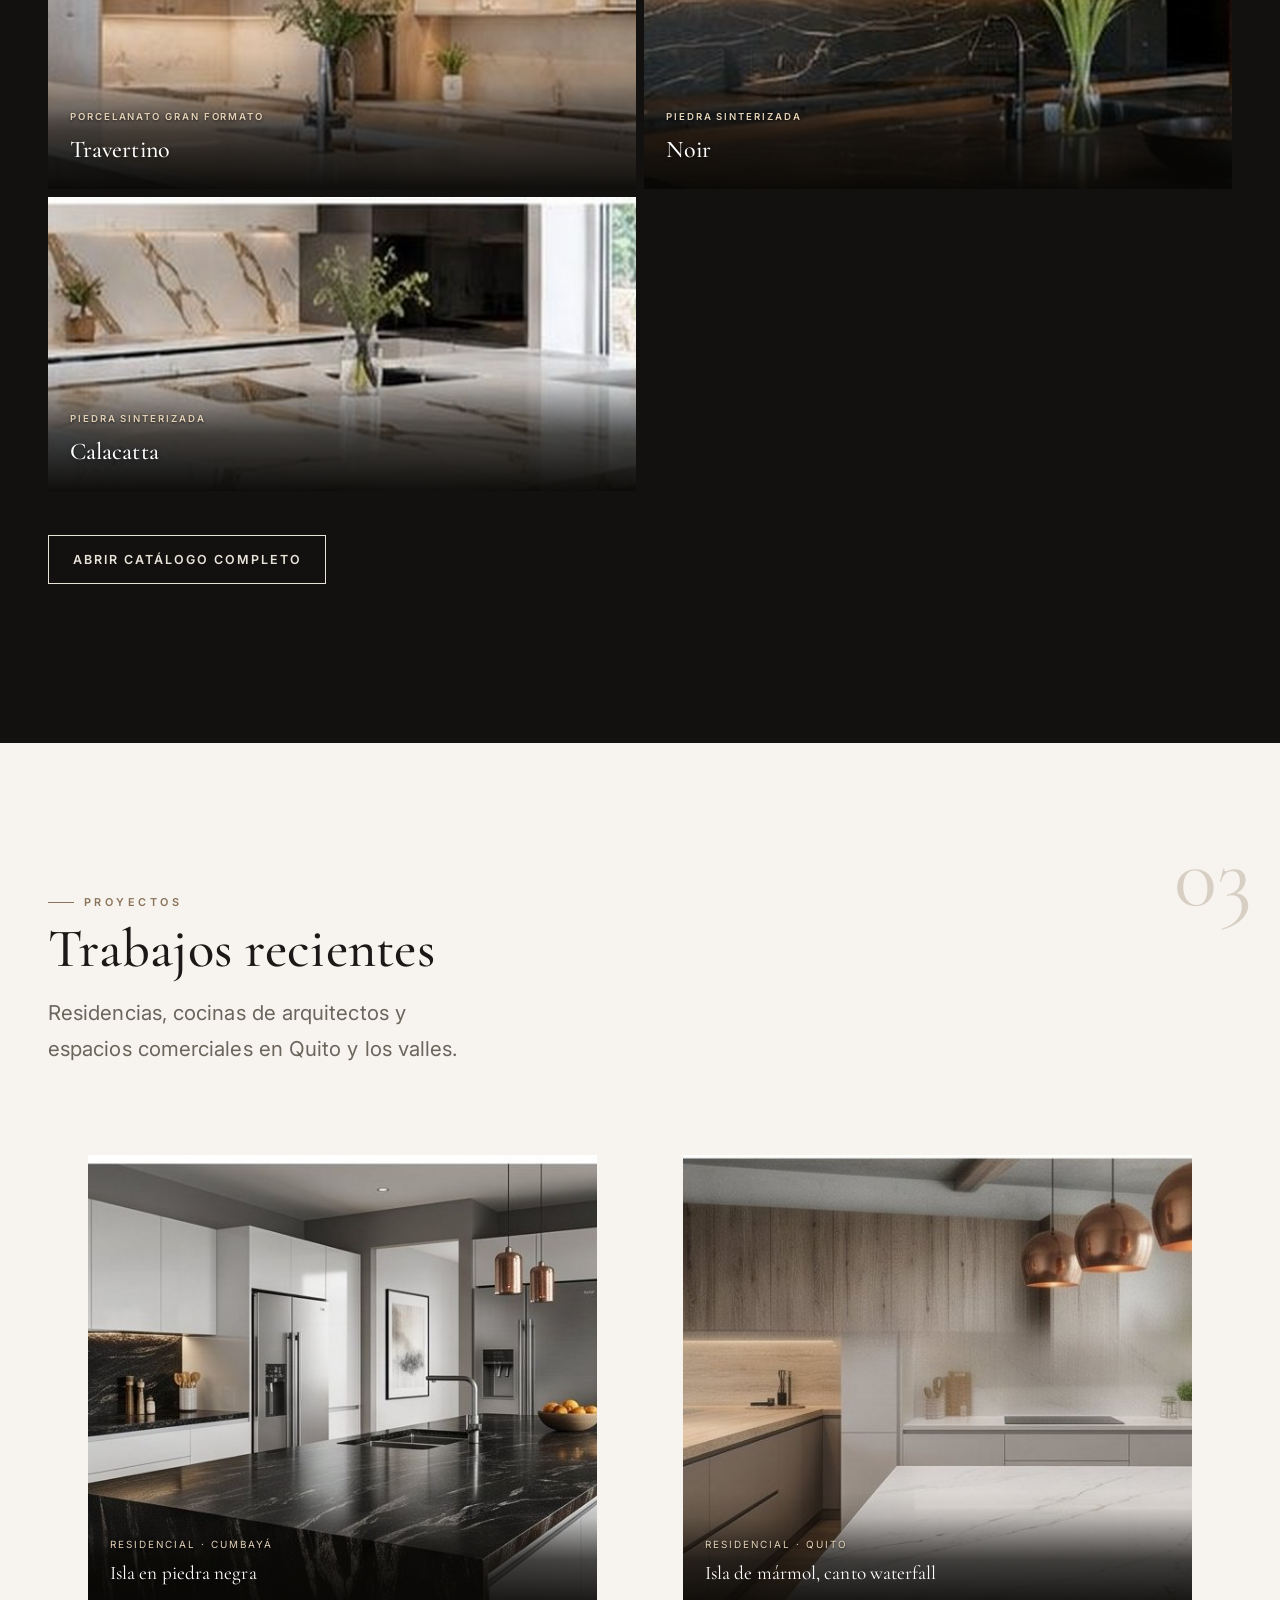
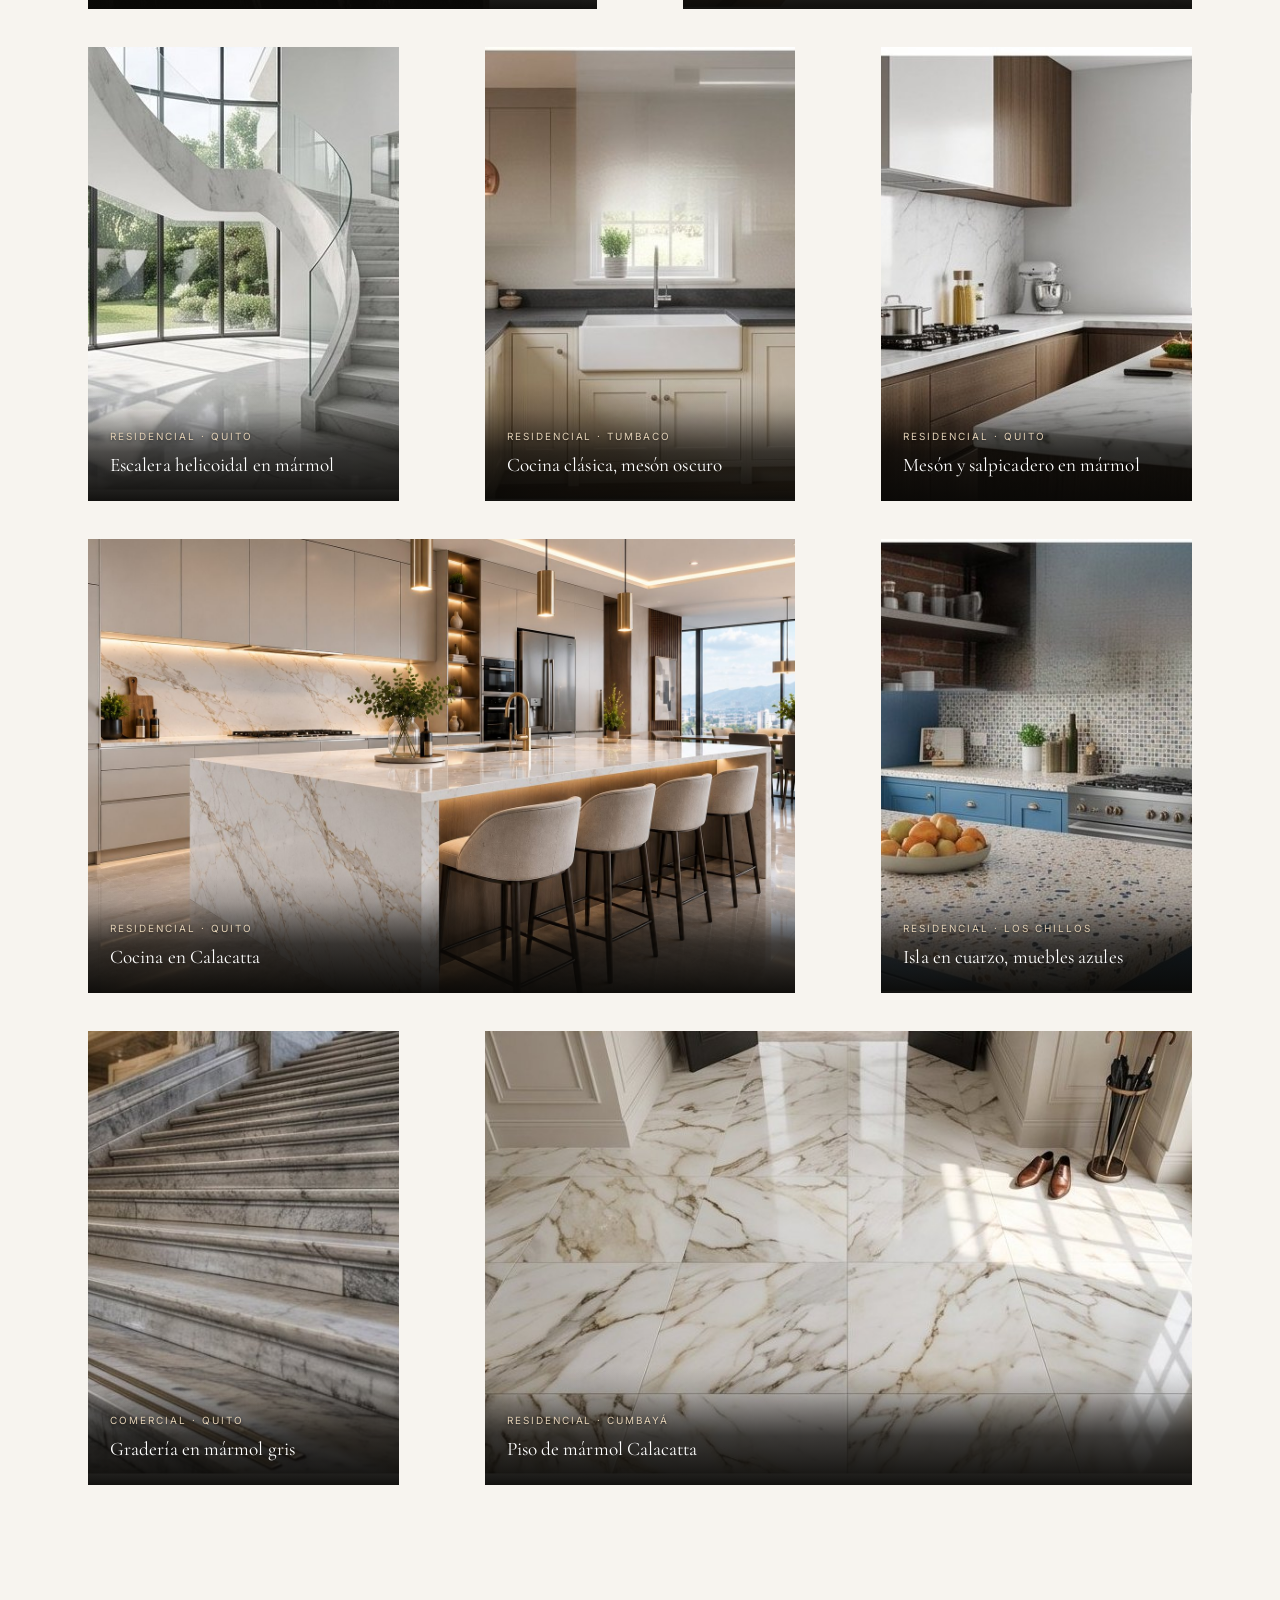
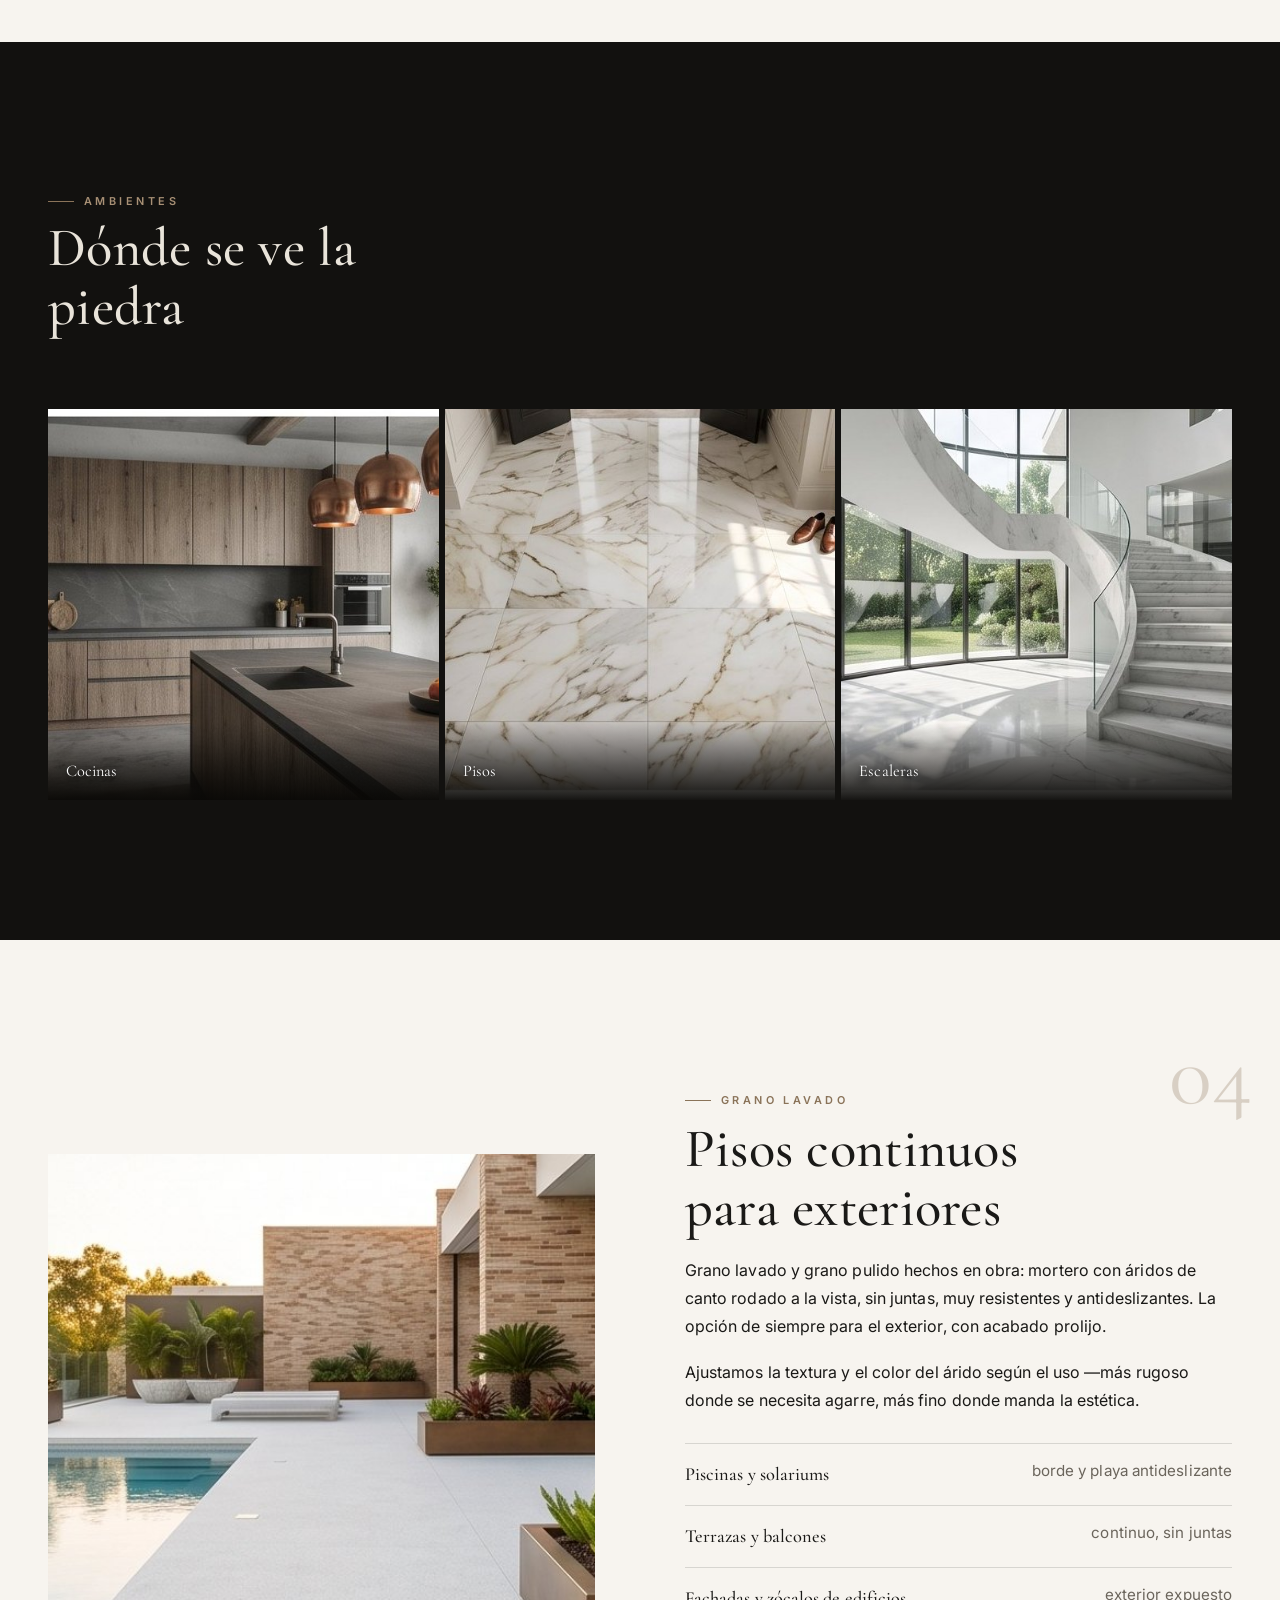
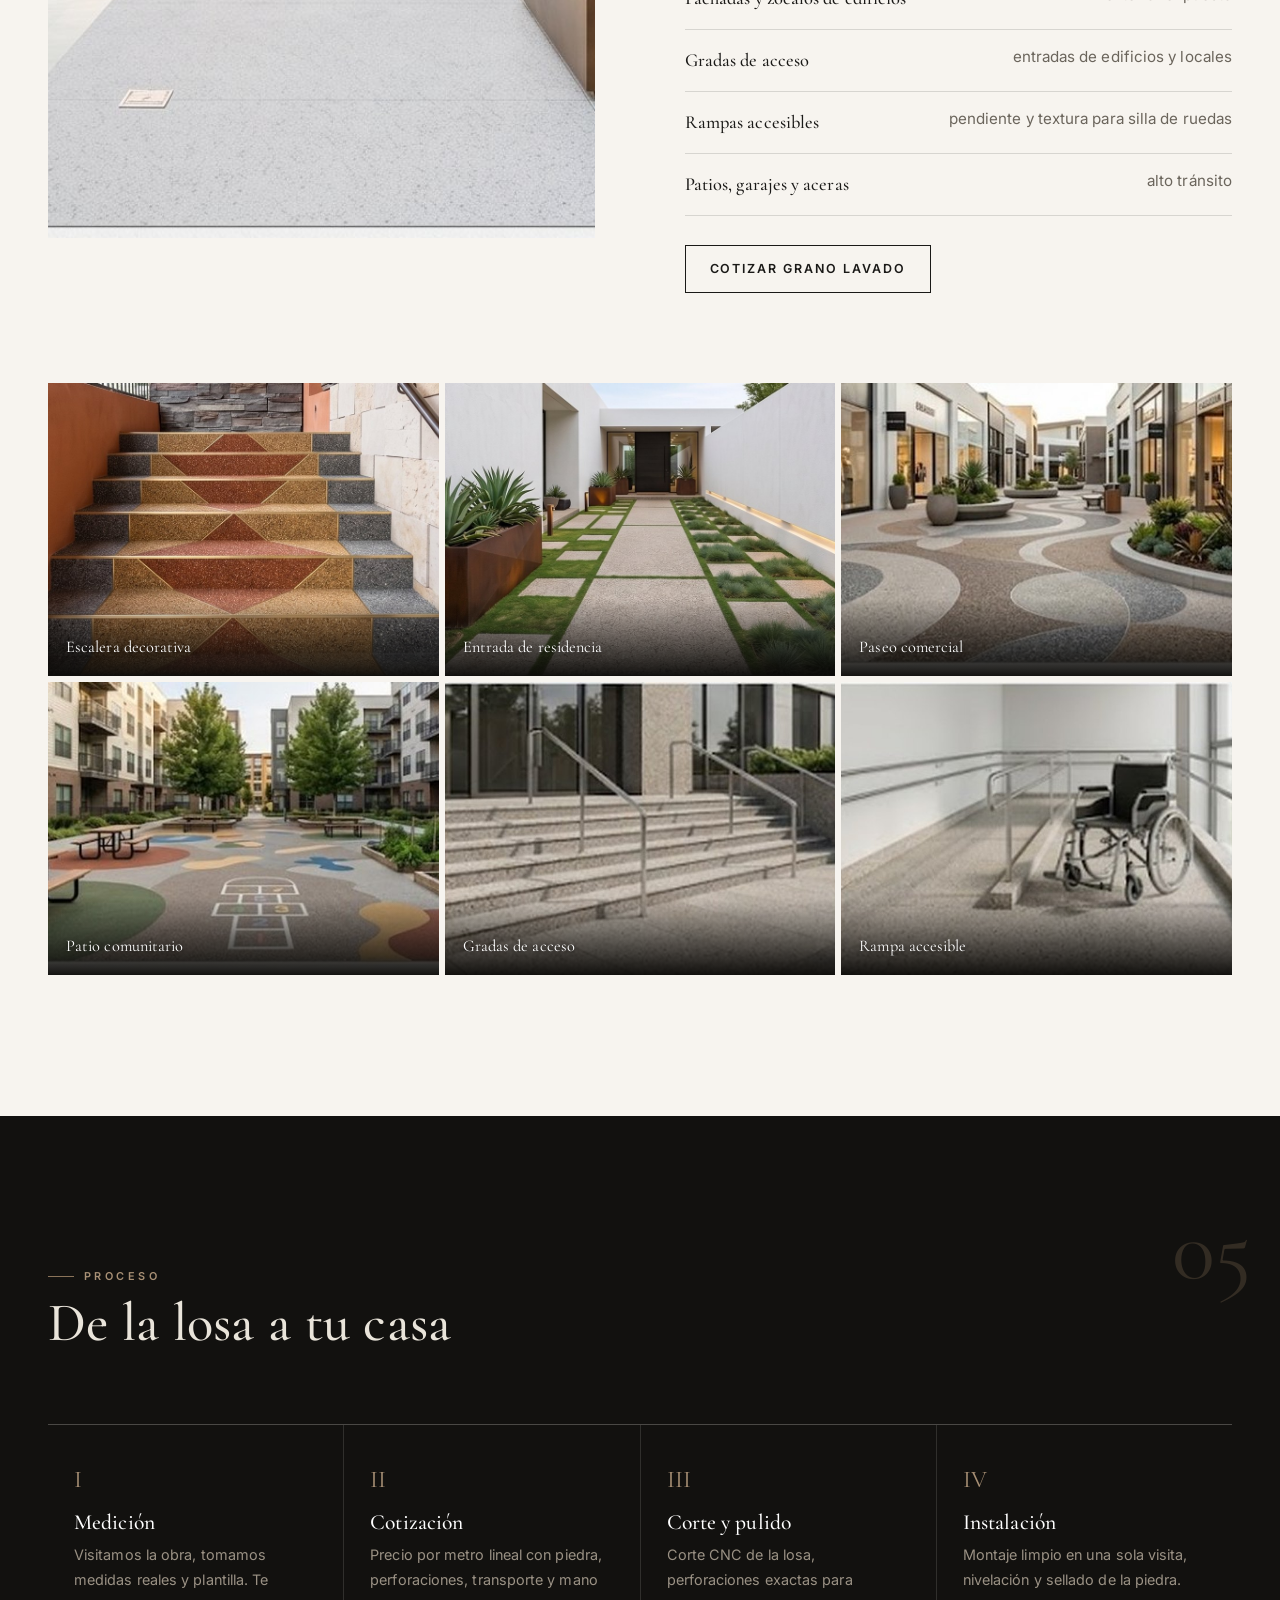
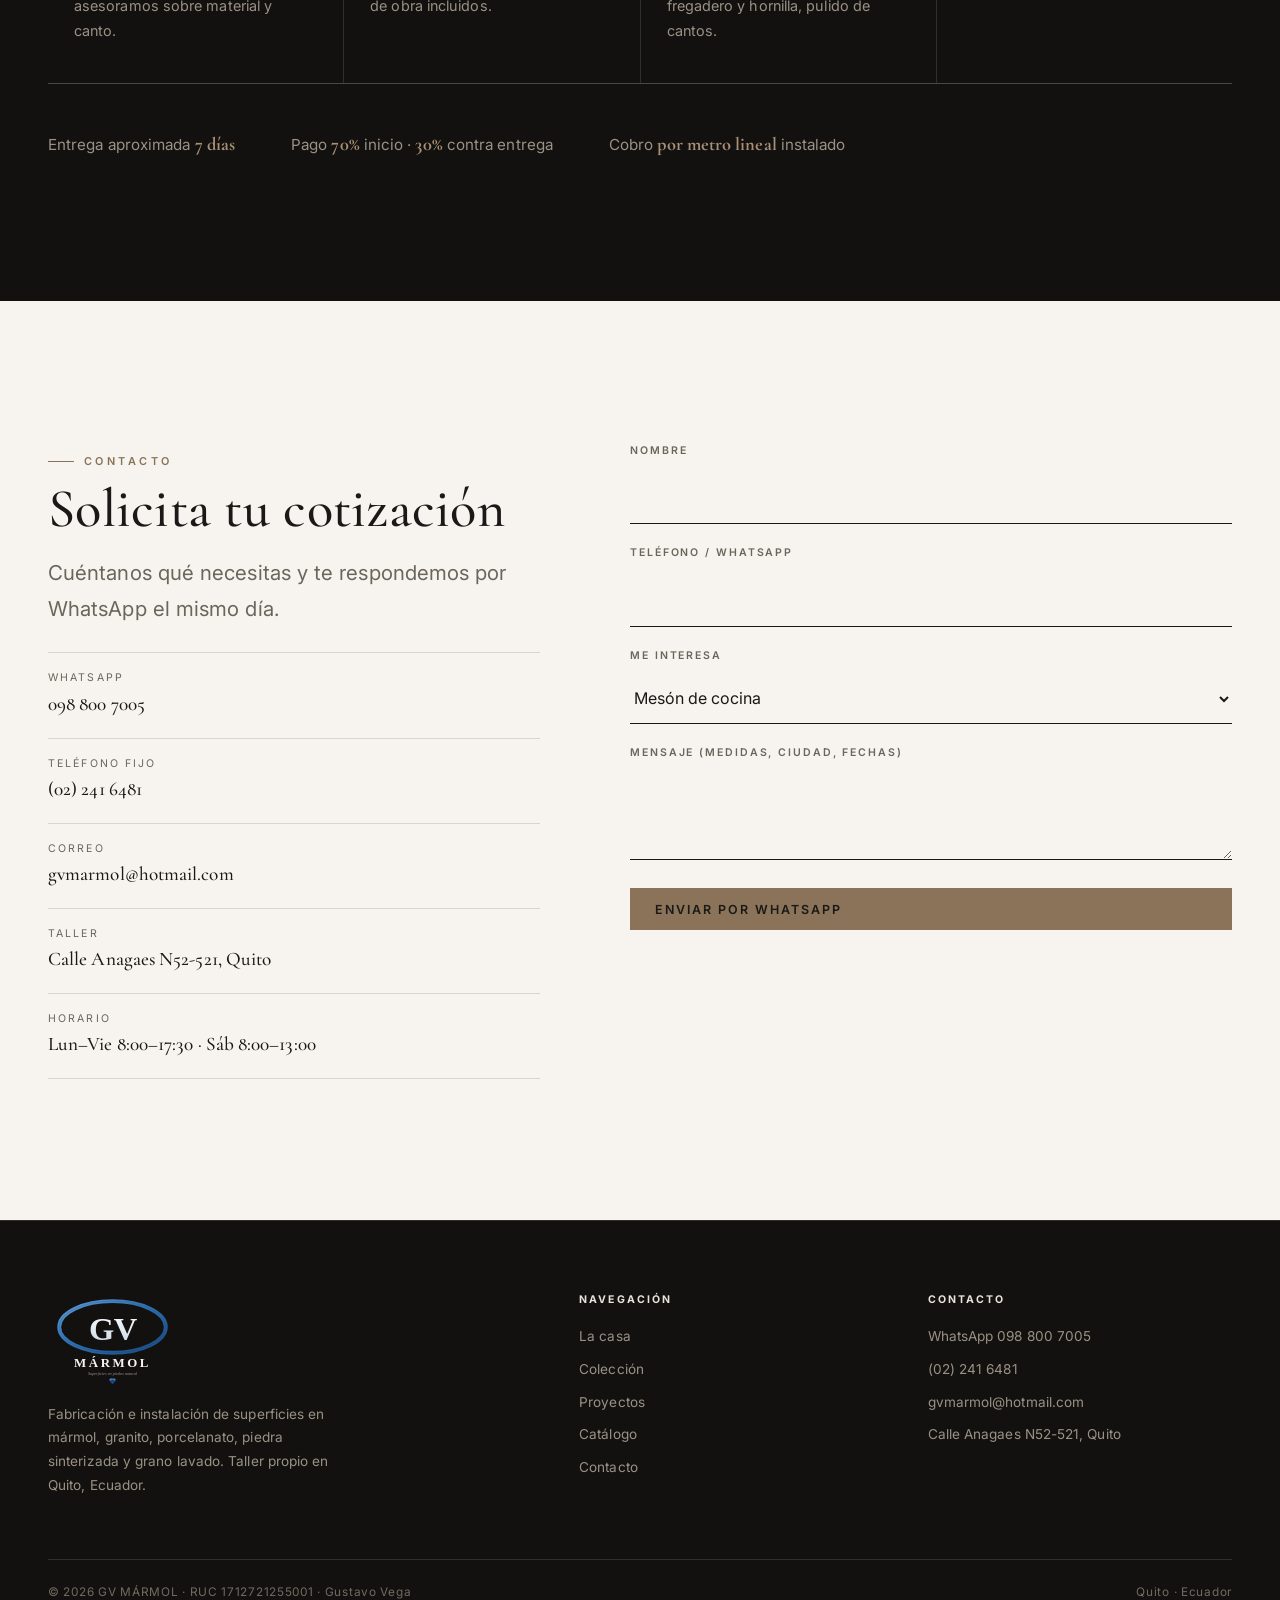
==== commit 358d08f5: "Libro siempre visible + mármol en colección + catálogo revista - La portada-libro aparece cada vez q" ====
--- a/index.html
+++ b/index.html
@@ -137,16 +137,19 @@
       <p class="lead" style="margin-top:1rem">Una selección de nuestras piedras más pedidas. Toca cualquiera para pedir precio y disponibilidad por WhatsApp.</p>
     </div>
     <div class="collection reveal">
-      <div class="mat" data-material="Granito Negro San Gabriel"><img src="assets/img/card-granito-san-gabriel.jpg" alt="Cocina con isla en Granito Negro San Gabriel" loading="lazy"><span class="mat__hint">Pedir precio →</span></div>
-      <div class="mat" data-material="Cuarzo Calacatta"><img src="assets/img/card-cuarzo-calacatta.jpg" alt="Cocina con isla en Cuarzo Calacatta" loading="lazy"><span class="mat__hint">Pedir precio →</span></div>
-      <div class="mat" data-material="Porcelanato Carrara"><img src="assets/img/card-porcelanato-carrara.jpg" alt="Cocina con isla en Porcelanato Carrara" loading="lazy"><span class="mat__hint">Pedir precio →</span></div>
-      <div class="mat" data-material="Piedra Sinterizada Noir"><img src="assets/img/card-sinterizada-noir.jpg" alt="Cocina con isla en Piedra Sinterizada Noir" loading="lazy"><span class="mat__hint">Pedir precio →</span></div>
-      <div class="mat" data-material="Granito Colonial White"><img src="assets/img/card-granito-colonial-white.jpg" alt="Cocina con isla en Granito Colonial White" loading="lazy"><span class="mat__hint">Pedir precio →</span></div>
-      <div class="mat" data-material="Cuarzo Beige"><img src="assets/img/card-cuarzo-beige.jpg" alt="Cocina con isla en Cuarzo Beige" loading="lazy"><span class="mat__hint">Pedir precio →</span></div>
-      <div class="mat" data-material="Porcelanato Cemento"><img src="assets/img/card-porcelanato-cemento.jpg" alt="Cocina con isla en Porcelanato Cemento" loading="lazy"><span class="mat__hint">Pedir precio →</span></div>
-      <div class="mat" data-material="Piedra Sinterizada Calacatta"><img src="assets/img/card-sinterizada-calacatta.jpg" alt="Cocina con isla en Piedra Sinterizada Calacatta" loading="lazy"><span class="mat__hint">Pedir precio →</span></div>
-      <div class="mat" data-material="Granito Azul Platino"><img src="assets/img/card-granito-azul-platino.jpg" alt="Cocina con isla en Granito Azul Platino" loading="lazy"><span class="mat__hint">Pedir precio →</span></div>
-      <div class="mat" data-material="Porcelanato Travertino"><img src="assets/img/card-porcelanato-travertino.jpg" alt="Cocina con isla en Porcelanato Travertino" loading="lazy"><span class="mat__hint">Pedir precio →</span></div>
+      <div class="mat" data-material="Mármol Blanco Carrara"><img src="assets/img/k-isla-marmol.jpg" alt="Isla de cocina en mármol Blanco Carrara" loading="lazy"><span class="mat__label"><span>Mármol</span><b>Blanco Carrara</b></span></div>
+      <div class="mat" data-material="Mármol Calacatta"><img src="assets/img/foto-cocina-calacatta.jpg" alt="Cocina con isla en mármol Calacatta" loading="lazy"><span class="mat__label"><span>Mármol</span><b>Calacatta</b></span></div>
+      <div class="mat" data-material="Mármol Negro Marquina"><img src="assets/img/foto-cocina-marmol-negro.jpg" alt="Isla de cocina en mármol Negro Marquina" loading="lazy"><span class="mat__label"><span>Mármol</span><b>Negro Marquina</b></span></div>
+      <div class="mat" data-material="Granito Negro San Gabriel"><img src="assets/img/card-granito-san-gabriel.jpg" alt="Cocina con mesón de Granito Negro San Gabriel" loading="lazy"><span class="mat__label"><span>Granito</span><b>Negro San Gabriel</b></span></div>
+      <div class="mat" data-material="Granito Colonial White"><img src="assets/img/card-granito-colonial-white.jpg" alt="Cocina con isla de Granito Colonial White" loading="lazy"><span class="mat__label"><span>Granito</span><b>Colonial White</b></span></div>
+      <div class="mat" data-material="Granito Azul Platino"><img src="assets/img/card-granito-azul-platino.jpg" alt="Cocina con isla de Granito Azul Platino" loading="lazy"><span class="mat__label"><span>Granito</span><b>Azul Platino</b></span></div>
+      <div class="mat" data-material="Cuarzo Calacatta"><img src="assets/img/card-cuarzo-calacatta.jpg" alt="Cocina con isla en Cuarzo Calacatta" loading="lazy"><span class="mat__label"><span>Cuarzo</span><b>Calacatta</b></span></div>
+      <div class="mat" data-material="Cuarzo Beige"><img src="assets/img/card-cuarzo-beige.jpg" alt="Cocina con isla en Cuarzo Beige" loading="lazy"><span class="mat__label"><span>Cuarzo</span><b>Beige</b></span></div>
+      <div class="mat" data-material="Porcelanato Carrara"><img src="assets/img/card-porcelanato-carrara.jpg" alt="Cocina con isla en Porcelanato Carrara gran formato" loading="lazy"><span class="mat__label"><span>Porcelanato gran formato</span><b>Carrara</b></span></div>
+      <div class="mat" data-material="Porcelanato Cemento"><img src="assets/img/card-porcelanato-cemento.jpg" alt="Cocina con mesón en Porcelanato Cemento" loading="lazy"><span class="mat__label"><span>Porcelanato gran formato</span><b>Cemento</b></span></div>
+      <div class="mat" data-material="Porcelanato Travertino"><img src="assets/img/card-porcelanato-travertino.jpg" alt="Cocina con isla en Porcelanato Travertino" loading="lazy"><span class="mat__label"><span>Porcelanato gran formato</span><b>Travertino</b></span></div>
+      <div class="mat" data-material="Piedra Sinterizada Noir"><img src="assets/img/card-sinterizada-noir.jpg" alt="Cocina con isla en Piedra Sinterizada Noir" loading="lazy"><span class="mat__label"><span>Piedra sinterizada</span><b>Noir</b></span></div>
+      <div class="mat" data-material="Piedra Sinterizada Calacatta"><img src="assets/img/card-sinterizada-calacatta.jpg" alt="Cocina con isla en Piedra Sinterizada Calacatta" loading="lazy"><span class="mat__label"><span>Piedra sinterizada</span><b>Calacatta</b></span></div>
     </div>
     <p style="margin-top:44px"><a class="btn" href="catalogo.html">Abrir catálogo completo</a></p>
   </div>
--- a/assets/css/styles.css
+++ b/assets/css/styles.css
@@ -144,16 +144,20 @@
   background:linear-gradient(to top,rgba(9,8,6,.95) 0%,rgba(9,8,6,.55) 45%,transparent);width:100%}
 
 /* ---- colección (materiales) ---- */
-.collection{display:grid;grid-template-columns:repeat(2,1fr);gap:6px}
-.mat{position:relative;overflow:hidden;aspect-ratio:20/7;cursor:pointer;background:#000}
-.mat img{width:100%;height:100%;object-fit:cover;transition:transform .8s cubic-bezier(.2,.6,.2,1),opacity .4s}
+.collection{display:grid;grid-template-columns:repeat(2,1fr);gap:8px}
+.mat{position:relative;overflow:hidden;aspect-ratio:16/8;cursor:pointer;background:#111}
+.mat img{width:100%;height:100%;object-fit:cover;object-position:center 42%;
+  transition:transform .8s cubic-bezier(.2,.6,.2,1)}
 .mat:hover img{transform:scale(1.05)}
-.mat::after{content:"";position:absolute;inset:0;background:linear-gradient(to top,rgba(12,11,9,.55),transparent 55%);
-  opacity:0;transition:opacity .3s}
-.mat:hover::after{opacity:1}
-.mat__hint{position:absolute;right:16px;bottom:14px;font-size:.66rem;letter-spacing:.18em;text-transform:uppercase;
-  color:#fff;opacity:0;transform:translateY(6px);transition:.3s}
-.mat:hover .mat__hint{opacity:1;transform:none}
+.mat__label{position:absolute;inset:auto 0 0 0;padding:56px 22px 18px;pointer-events:none;
+  background:linear-gradient(to top,rgba(8,7,5,.96) 0%,rgba(8,7,5,.7) 42%,rgba(8,7,5,.15) 78%,transparent)}
+.mat__label span{display:block;font-family:var(--sans);font-size:.6rem;font-weight:600;letter-spacing:.2em;
+  text-transform:uppercase;color:#e3d1b6;margin-bottom:.4em;text-shadow:0 1px 3px rgba(0,0,0,.7)}
+.mat__label b{font-family:var(--serif);font-weight:500;font-size:clamp(1.15rem,2.1vw,1.5rem);color:#fff;
+  text-shadow:0 1px 4px rgba(0,0,0,.5)}
+.mat::after{content:"Pedir precio →";position:absolute;top:16px;right:18px;font-size:.62rem;letter-spacing:.16em;
+  text-transform:uppercase;color:#fff;opacity:0;transform:translateY(-4px);transition:.3s}
+.mat:hover::after{opacity:.85;transform:none}
 
 /* ---- proyectos ---- */
 .projects{display:grid;grid-template-columns:repeat(6,1fr);grid-auto-rows:clamp(160px,20vw,240px);gap:6px}
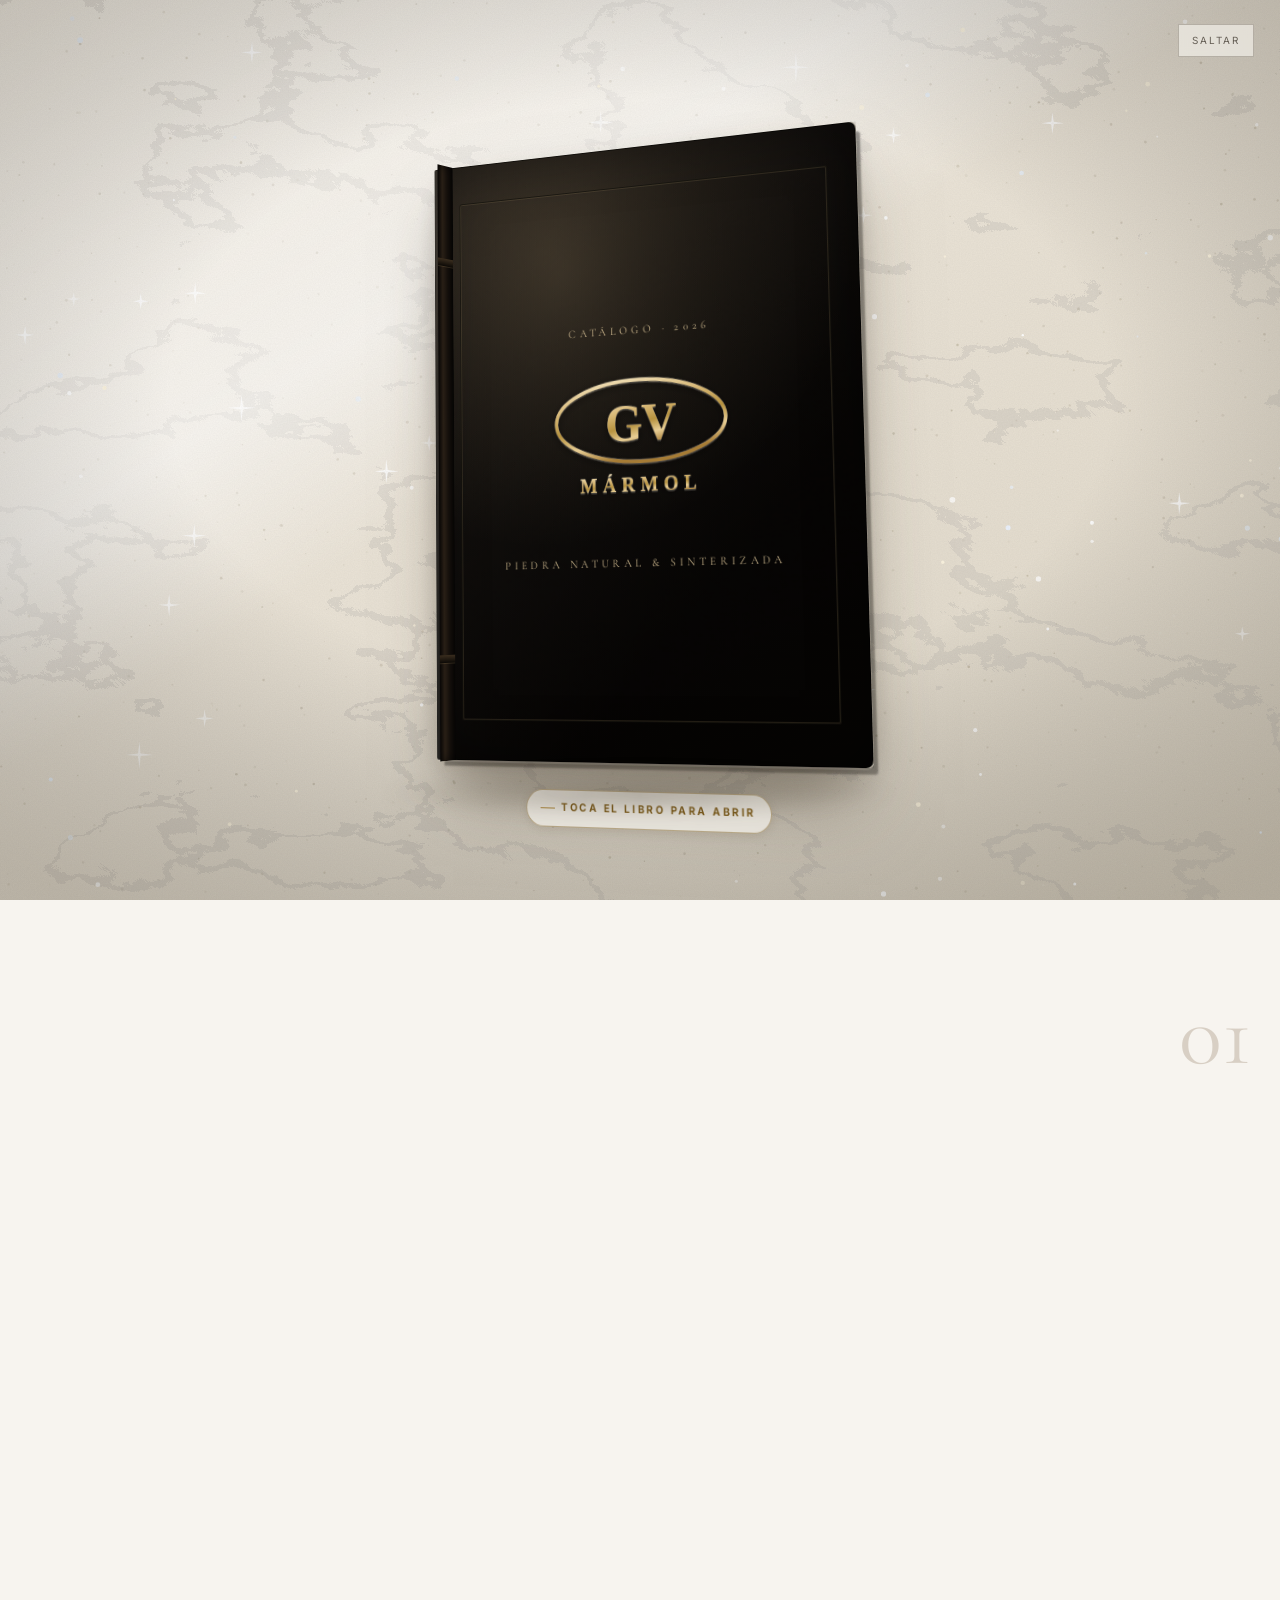
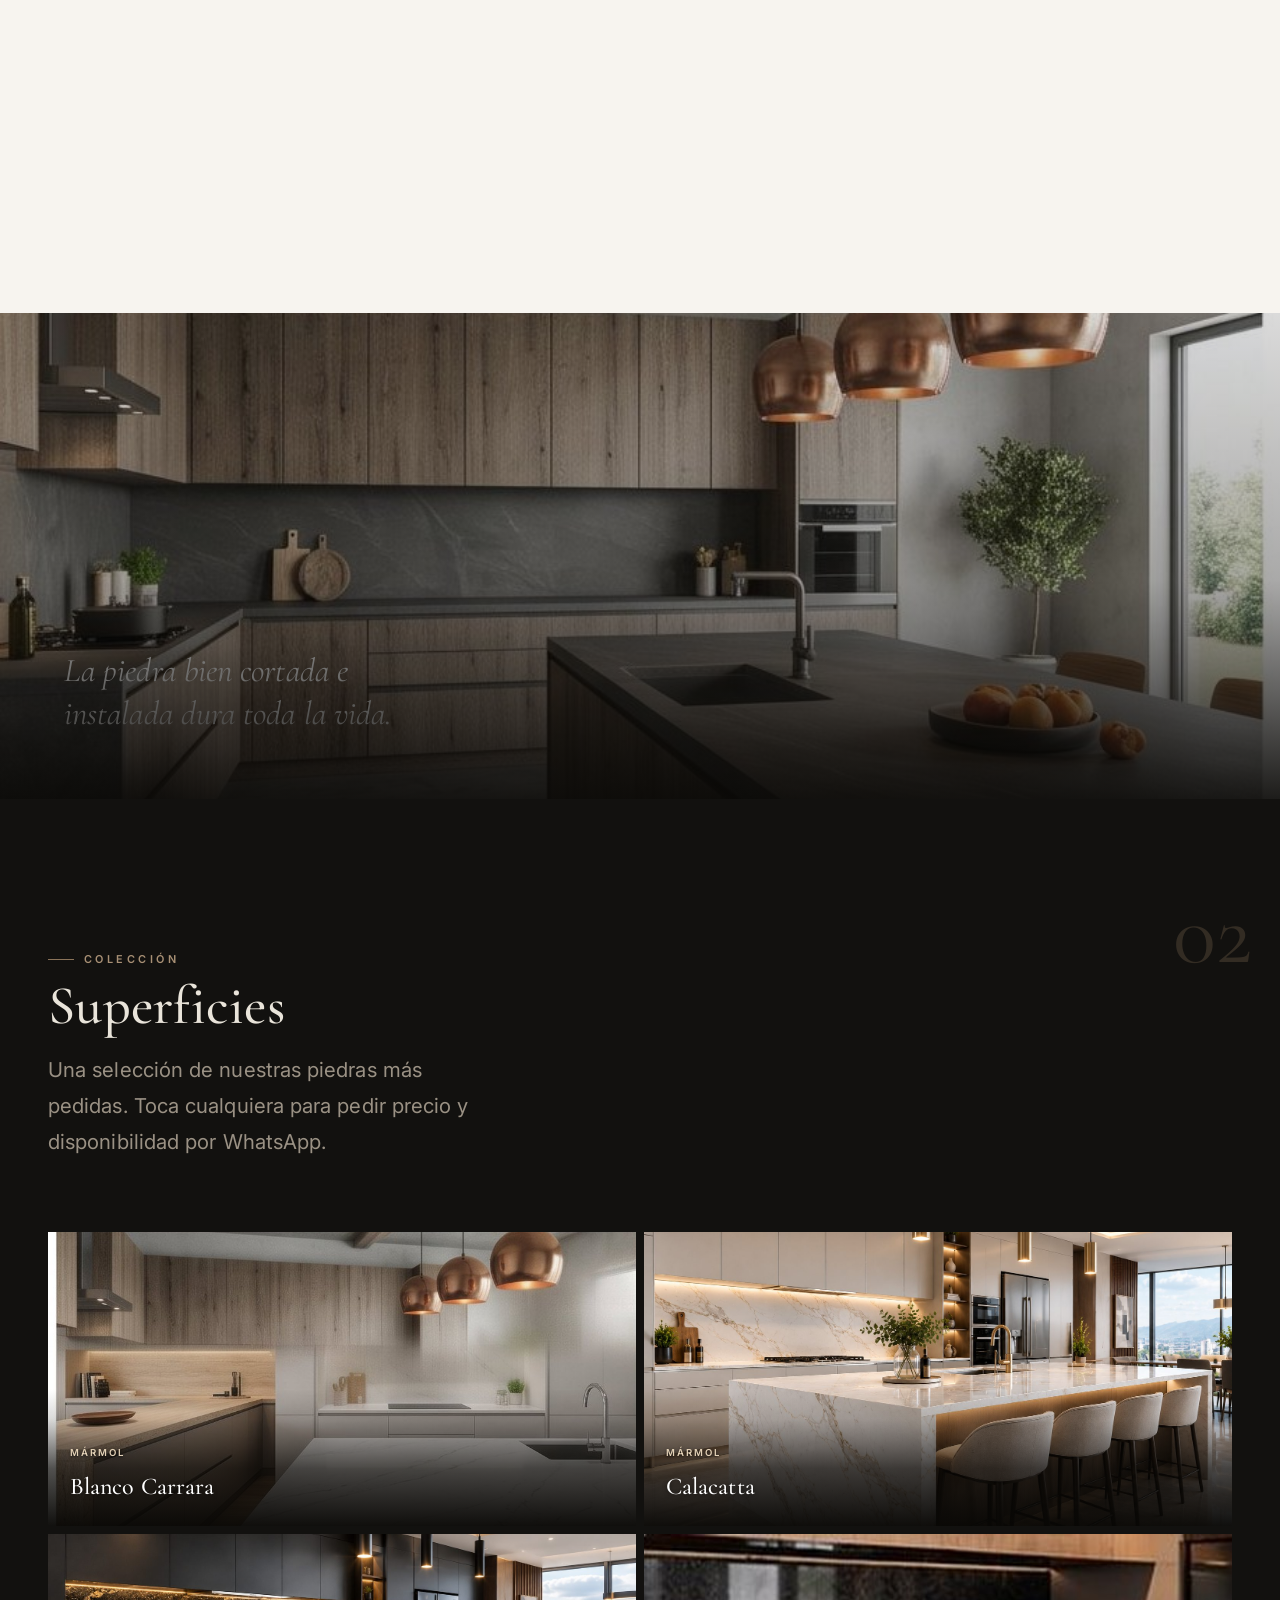
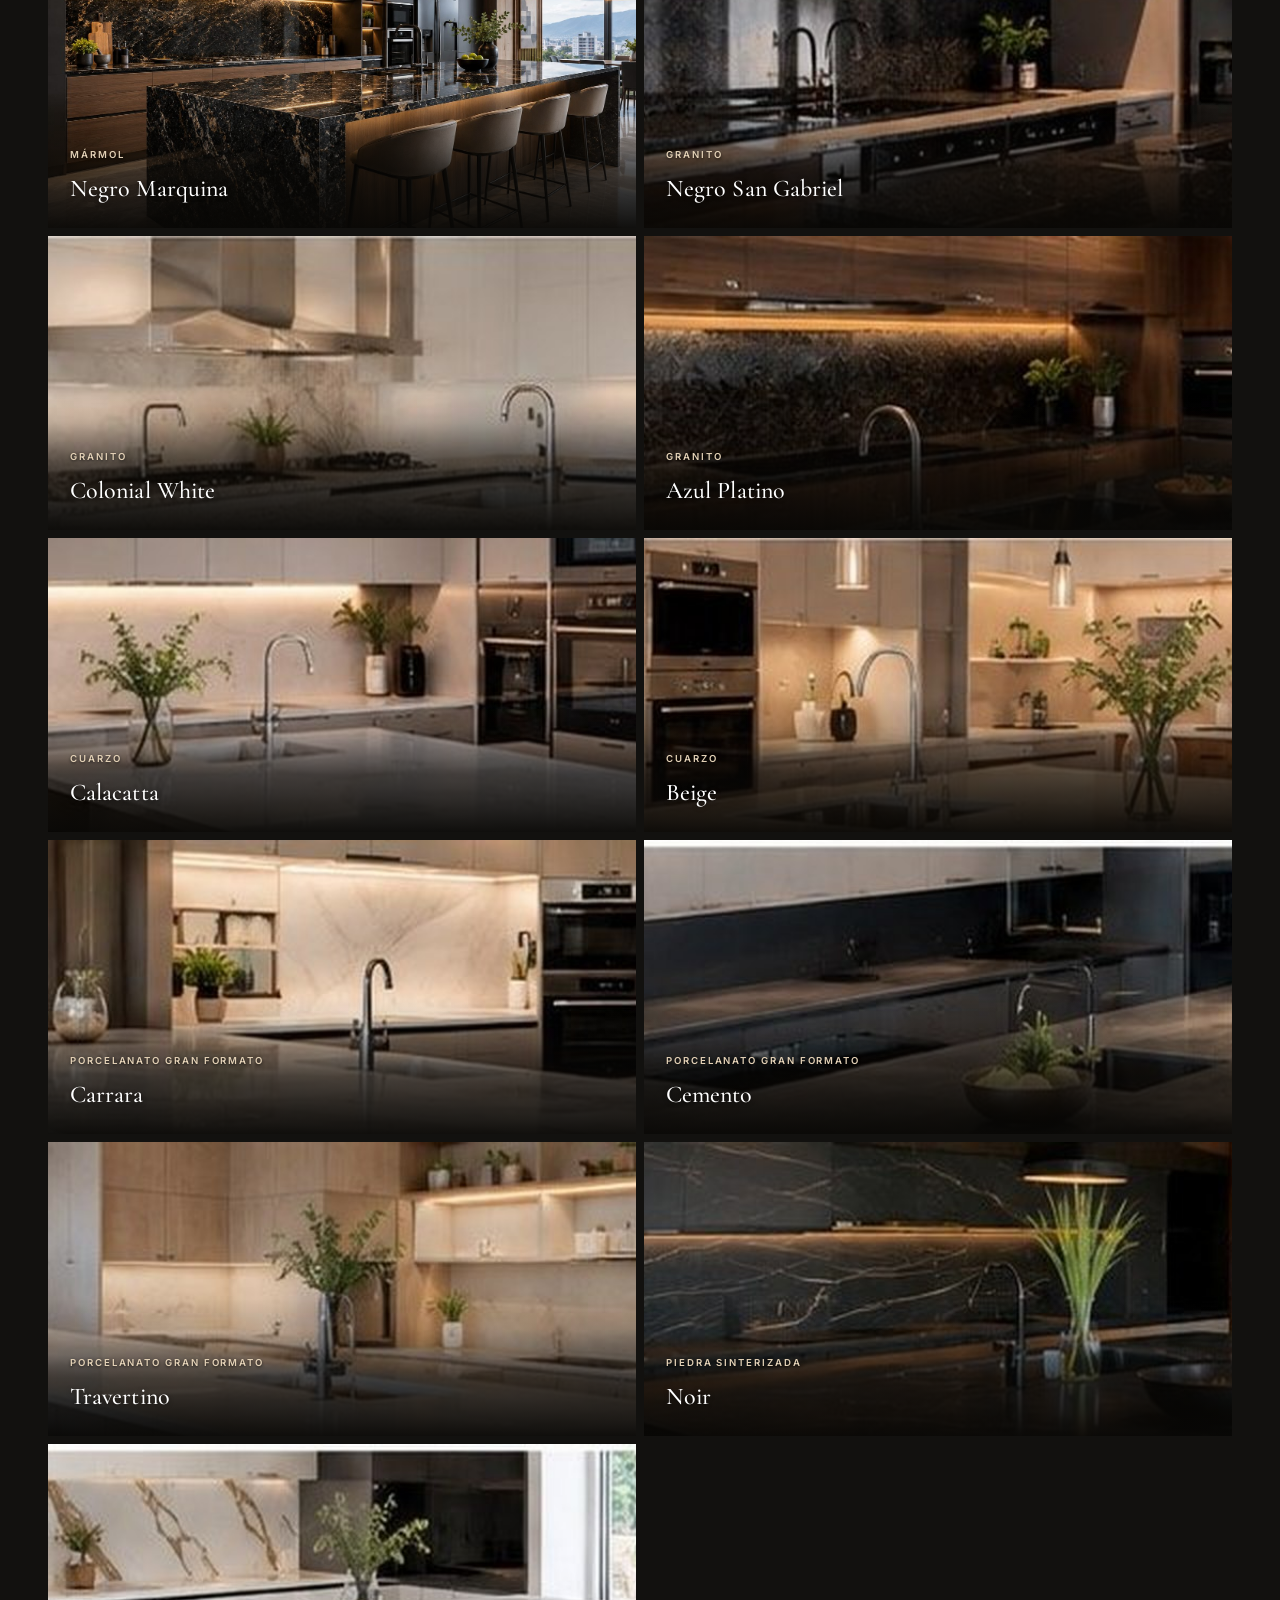
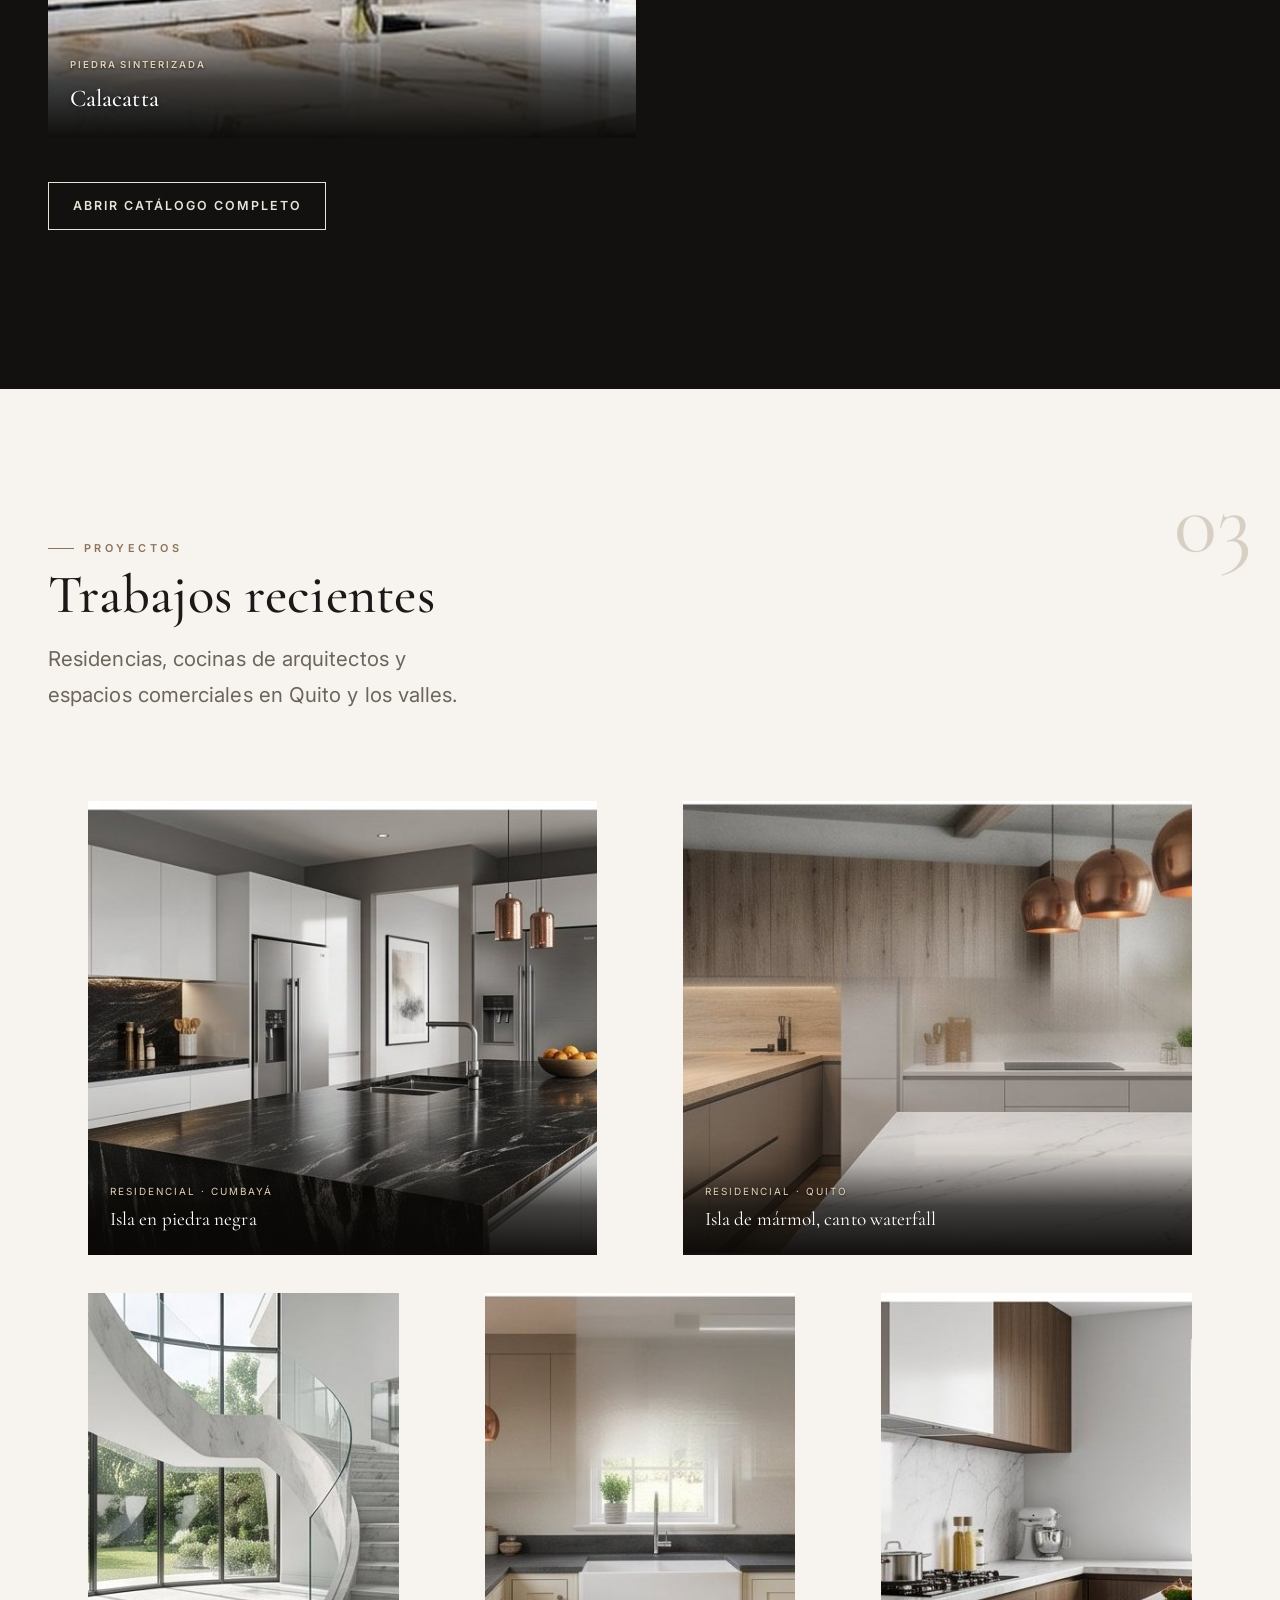
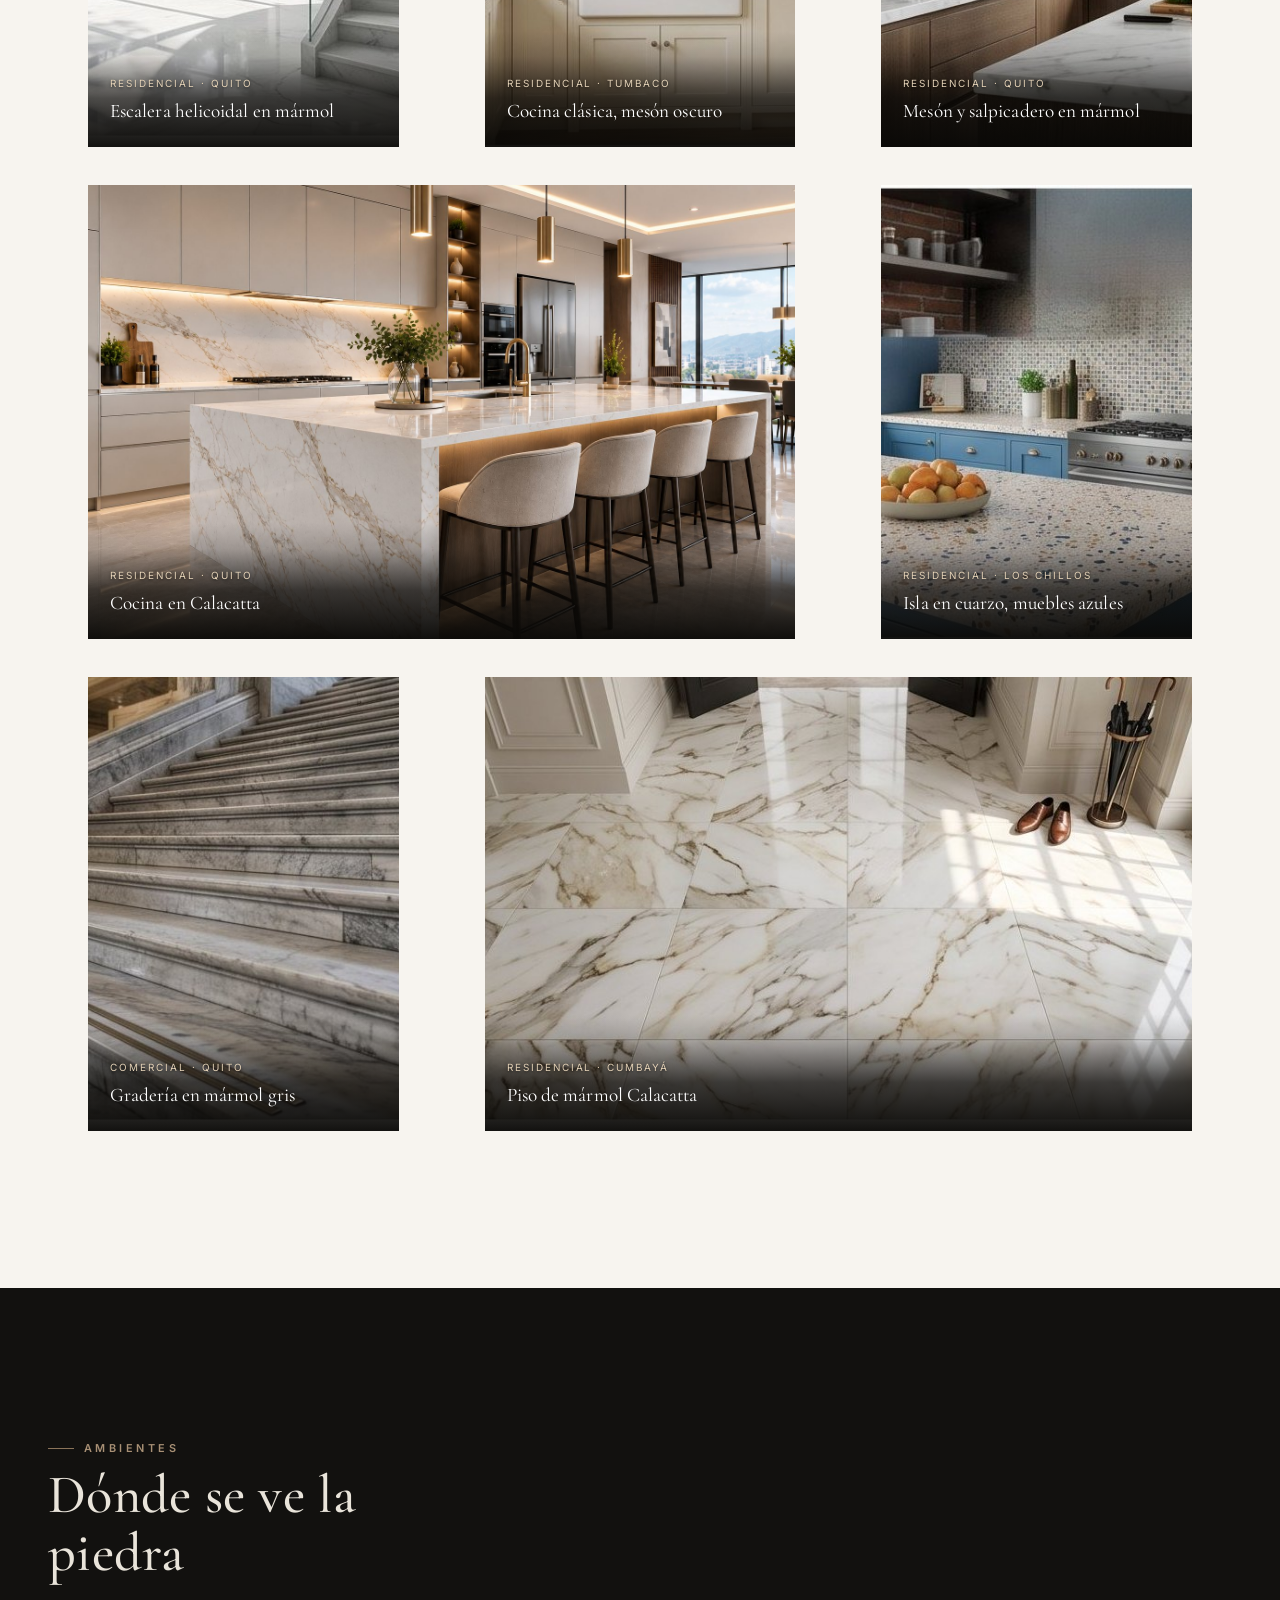
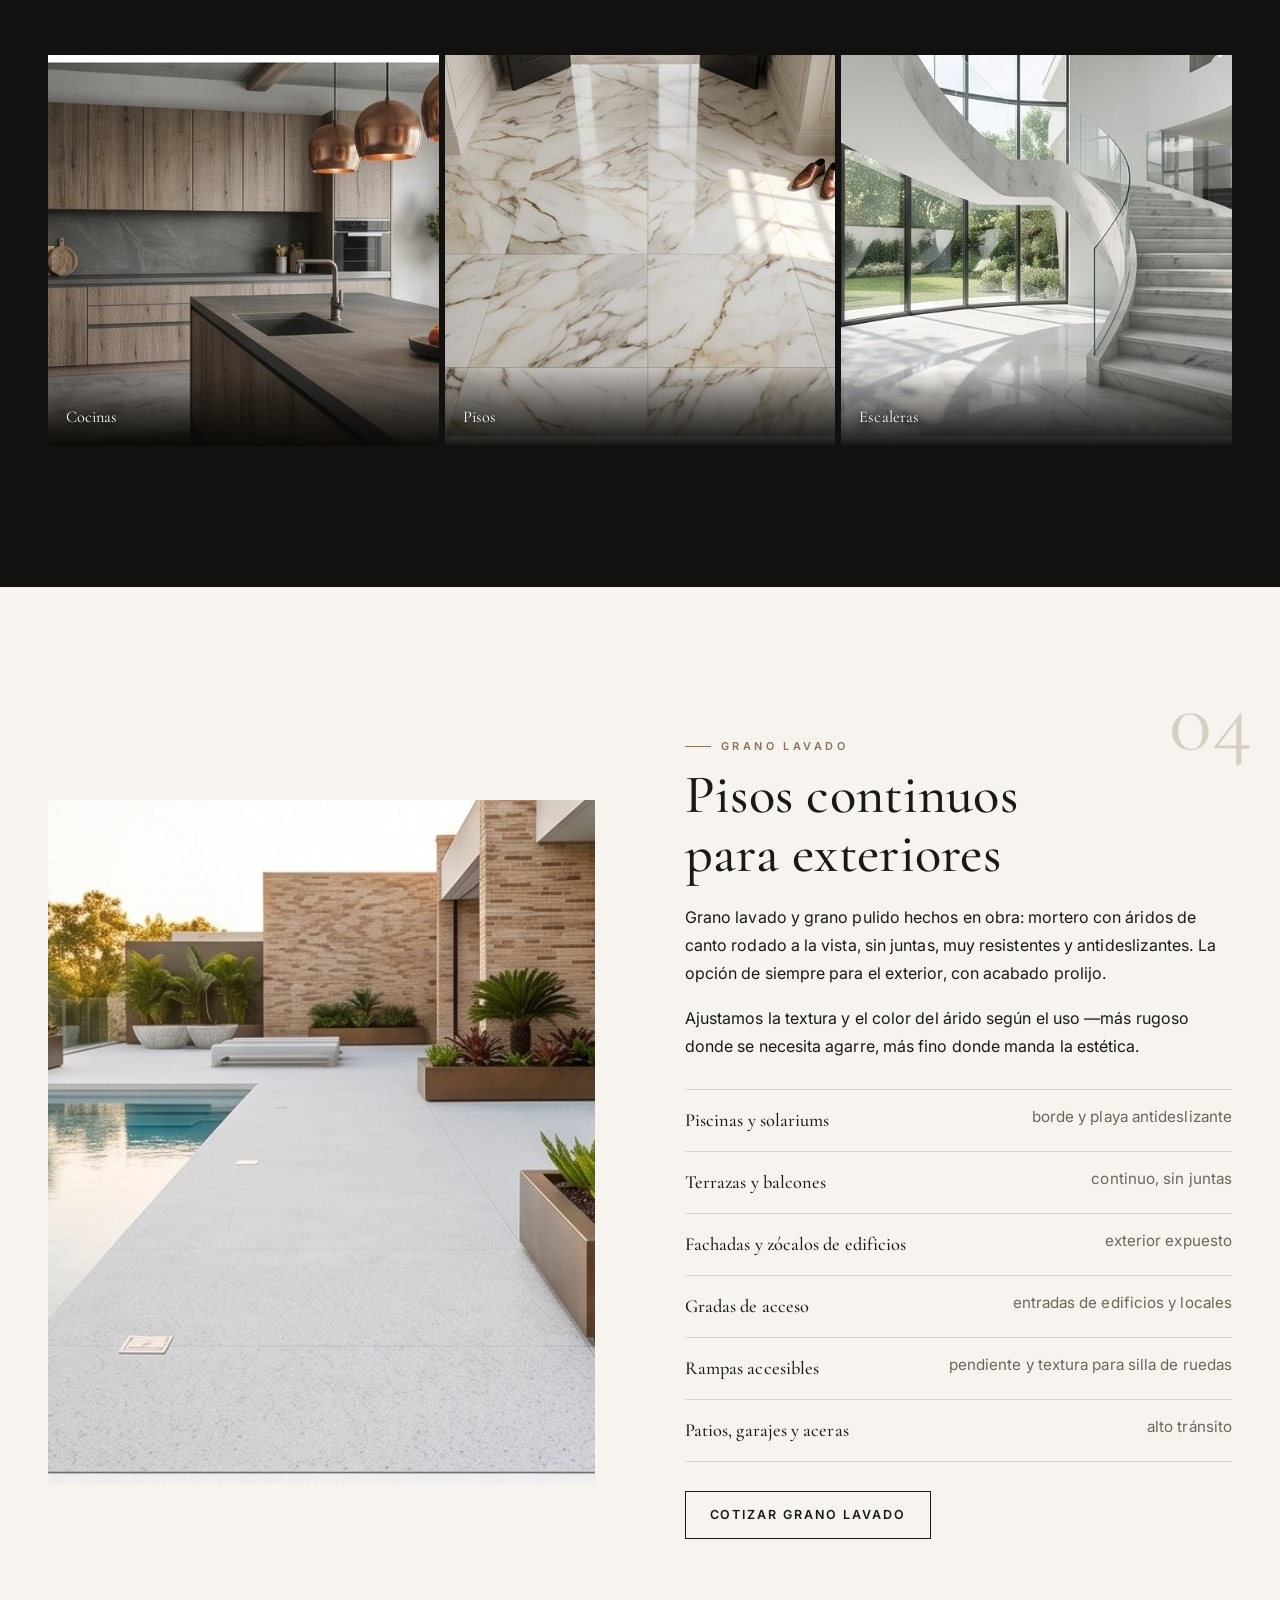
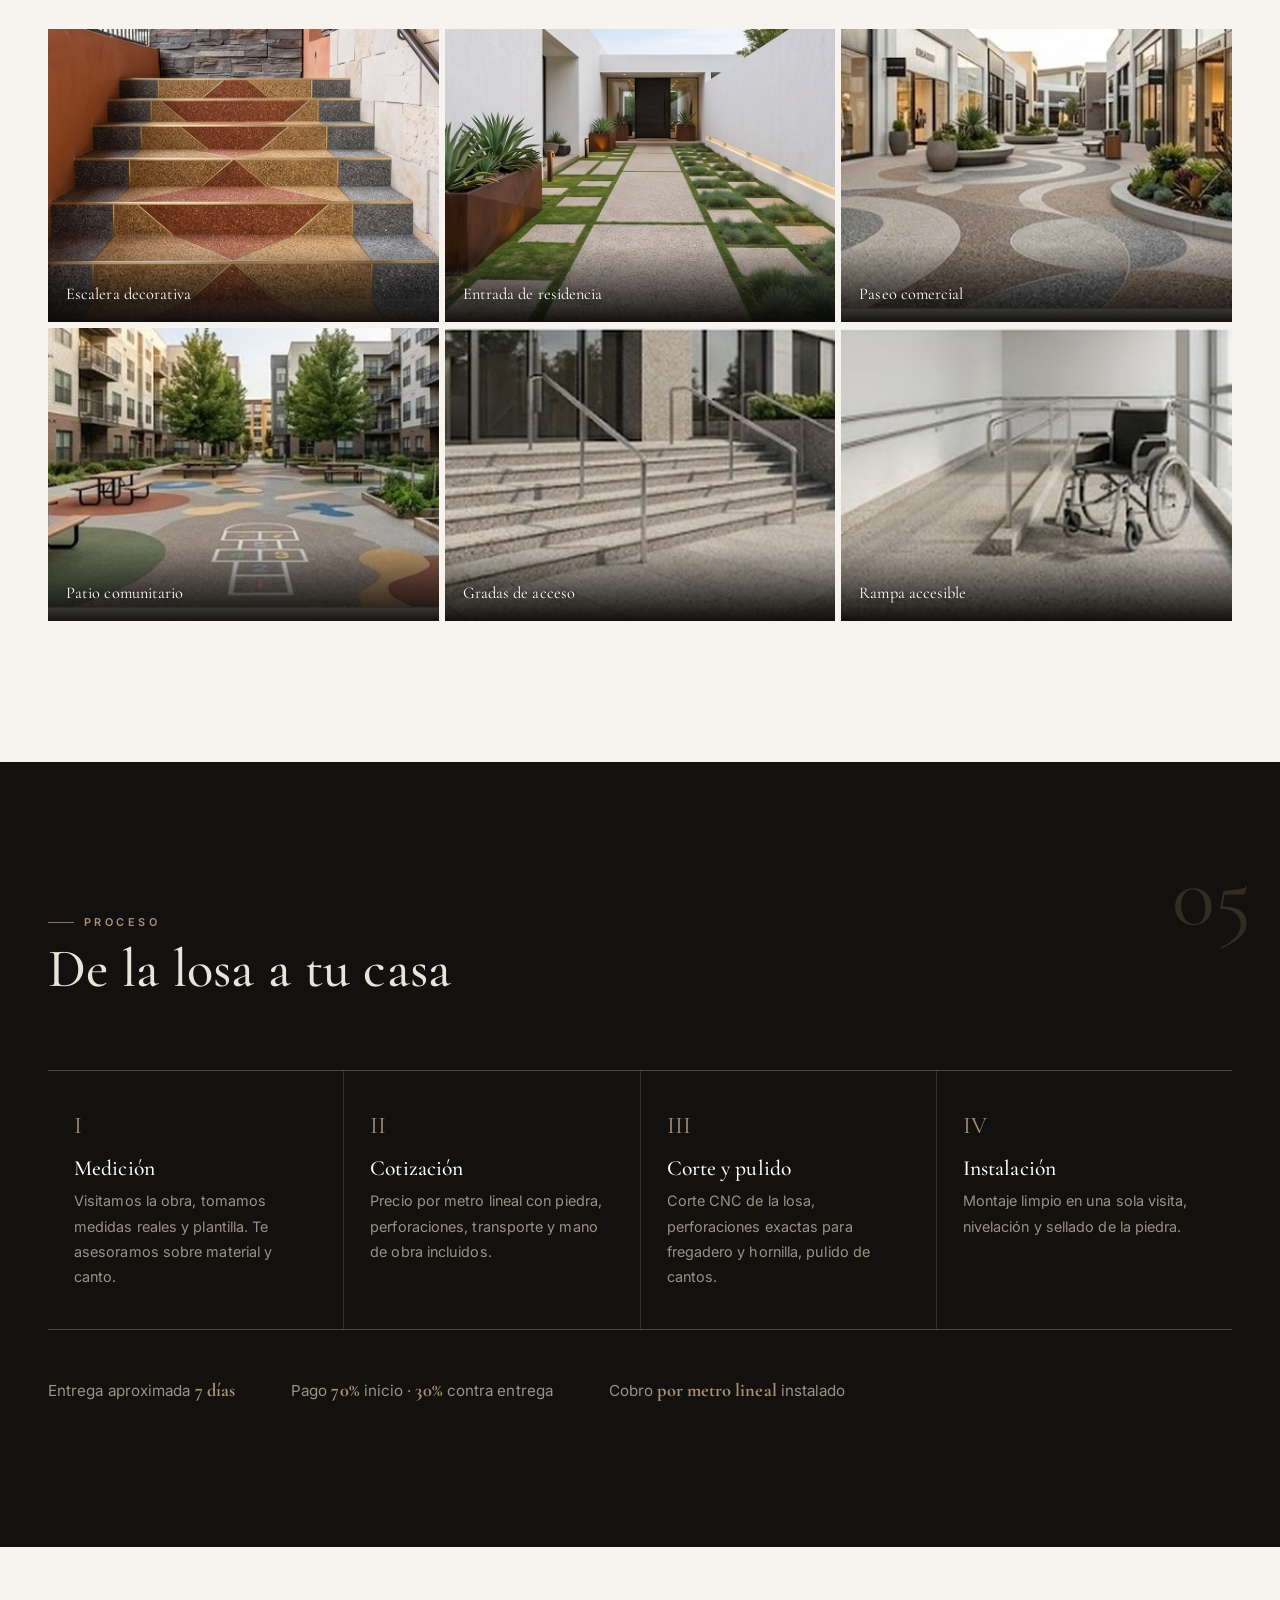
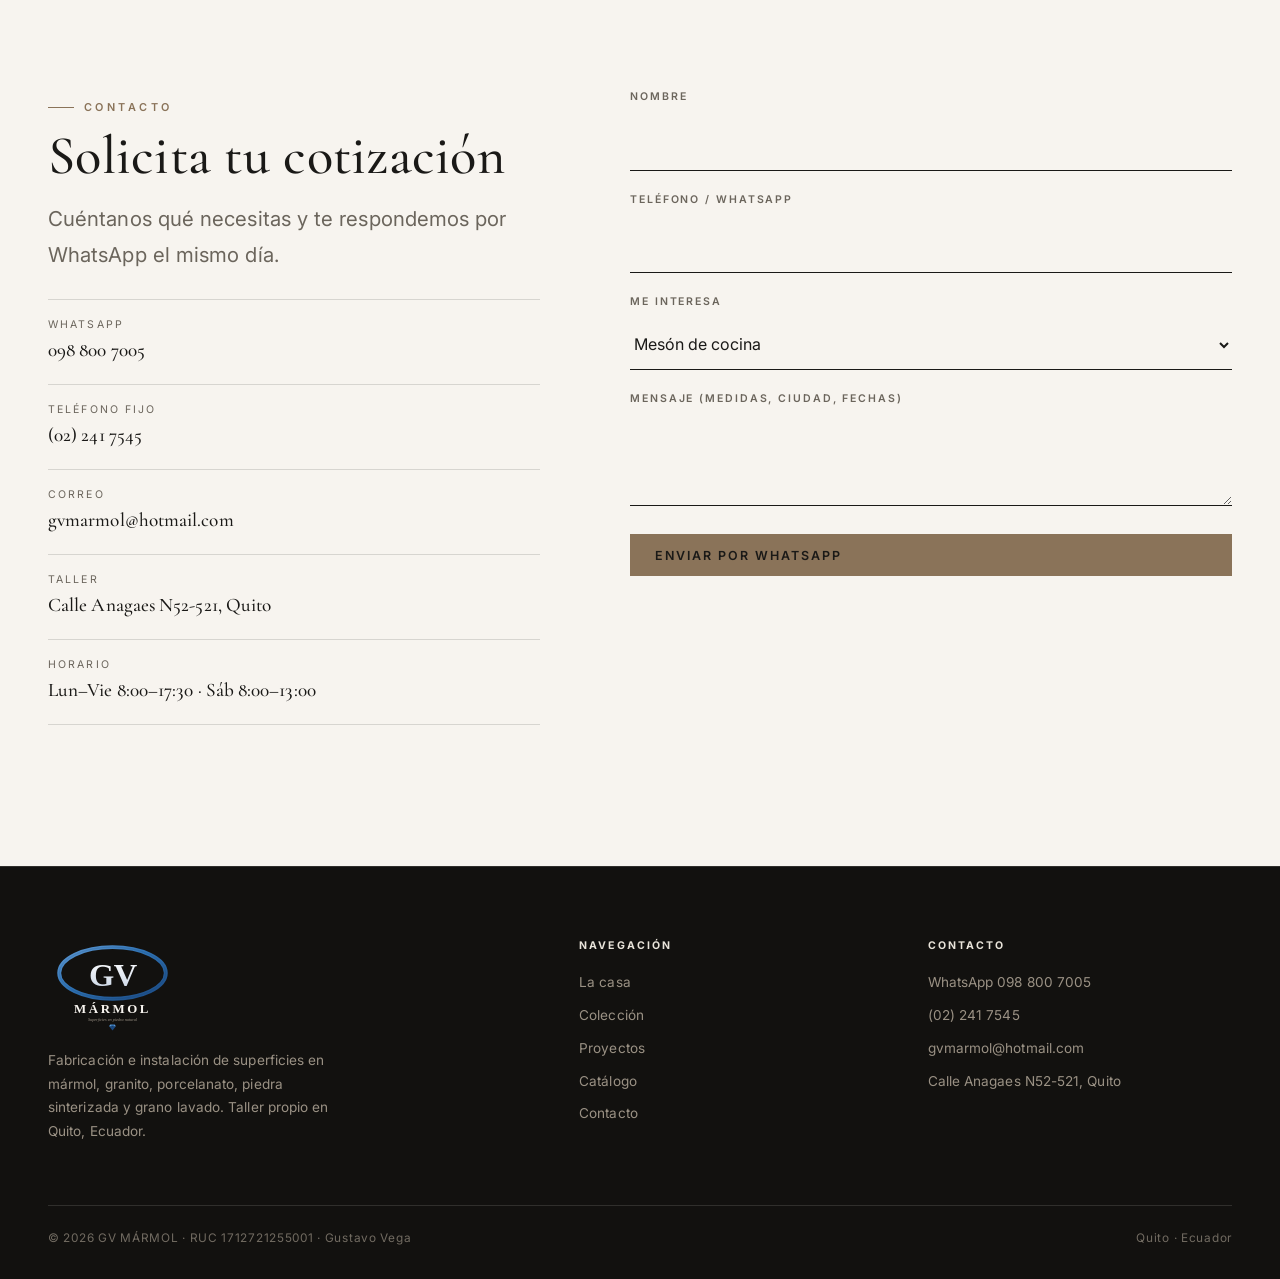
==== commit f7ebd8b7: "Catálogo vuelve al sitio al final · libro con 2do clic · quita bloque CEO · teléfono - Al llegar a l" ====
--- a/index.html
+++ b/index.html
@@ -42,10 +42,10 @@
 <div class="book-intro" id="bookIntro" role="dialog" aria-label="Catálogo GV MÁRMOL">
   <button class="book-intro__skip">Saltar</button>
   <div class="book-stage">
-    <div class="book">
+    <div class="book" tabindex="0" role="button" aria-label="Abrir el catálogo">
       <div class="book__block"></div>
       <div class="book__pages"><p>Superficies en piedra<br>natural y sinterizada<br><br>Quito · Ecuador</p></div>
-      <div class="book__cover" tabindex="0" role="button" aria-label="Abrir el catálogo">
+      <div class="book__cover">
         <span class="book__spine" aria-hidden="true"></span>
         <span class="t">Catálogo · 2026</span>
         <img class="book__emblem" src="assets/img/book-emblem.svg" alt="GV MÁRMOL" width="300">
@@ -109,16 +109,6 @@
       <img src="assets/img/foto-cocina-marmol-dorado.jpg" alt="Cocina con isla de mármol blanco y veta dorada" loading="lazy">
     </div>
   </div>
-
-  <div class="wrap founder reveal">
-    <img class="founder__mark" src="assets/img/favicon.svg" alt="GV MÁRMOL">
-    <div>
-      <span class="kicker">Dirección</span>
-      <h3 class="founder__name">Gustavo Vega</h3>
-      <p class="founder__role">Fundador y director · GV MÁRMOL</p>
-      <p class="founder__quote">“Llevo más de veinte años cortando piedra en Quito. Cada mesón que sale del taller lo reviso yo. Esa es la garantía.”</p>
-    </div>
-  </div>
 </section>
 
 <!-- BANDA -->
@@ -260,7 +250,7 @@
       <p class="lead">Cuéntanos qué necesitas y te respondemos por WhatsApp el mismo día.</p>
       <ul class="contact__list">
         <li><span>WhatsApp</span><b>098 800 7005</b></li>
-        <li><span>Teléfono fijo</span><b>(02) 241 6481</b></li>
+        <li><span>Teléfono fijo</span><b>(02) 241 7545</b></li>
         <li><span>Correo</span><b>gvmarmol@hotmail.com</b></li>
         <li><span>Taller</span><b>Calle Anagaes N52-521, Quito</b></li>
         <li><span>Horario</span><b>Lun–Vie 8:00–17:30 · Sáb 8:00–13:00</b></li>
@@ -299,7 +289,7 @@
       </ul></div>
       <div><h4>Contacto</h4><ul>
         <li><a href="https://wa.me/593988007005" target="_blank" rel="noopener">WhatsApp 098 800 7005</a></li>
-        <li><a href="tel:+59322416481">(02) 241 6481</a></li>
+        <li><a href="tel:+59322417545">(02) 241 7545</a></li>
         <li><a href="mailto:gvmarmol@hotmail.com">gvmarmol@hotmail.com</a></li>
         <li>Calle Anagaes N52-521, Quito</li>
       </ul></div>
--- a/assets/css/styles.css
+++ b/assets/css/styles.css
@@ -115,15 +115,6 @@
 .signature span{display:block;font-family:var(--sans);font-style:normal;font-size:.7rem;letter-spacing:.18em;
   text-transform:uppercase;color:var(--ink-soft);margin-top:.4em}
 
-/* ---- fundador / dirección ---- */
-.founder{display:grid;grid-template-columns:64px 1fr;gap:36px;align-items:start;
-  margin-top:clamp(56px,8vw,90px);padding-top:clamp(36px,5vw,56px);border-top:1px solid var(--line-l)}
-.founder__mark{width:56px;height:56px;border-radius:10px}
-.founder__name{font-family:var(--serif);font-size:clamp(1.7rem,3vw,2.4rem);color:var(--ink);margin:.5rem 0 .1rem}
-.founder__role{font-size:.72rem;letter-spacing:.16em;text-transform:uppercase;color:var(--ink-soft);margin:0 0 1rem}
-.founder__quote{font-family:var(--serif);font-style:italic;font-size:clamp(1.05rem,1.7vw,1.35rem);
-  color:var(--ink);max-width:42ch;margin:0;line-height:1.4}
-
 /* ---- banda de foto a sangre ---- */
 .band{position:relative;height:clamp(320px,54vh,540px);overflow:hidden}
 .band img{position:absolute;inset:0;width:100%;height:100%;object-fit:cover}
@@ -223,12 +214,11 @@
    PORTADA-LIBRO — hardcover realista
    ============================================================ */
 .book-intro{position:fixed;inset:0;z-index:9999;overflow:hidden;
-  background:
-    radial-gradient(120% 80% at 50% 8%, #2a2620 0%, #1a1712 42%, #0c0a08 100%);
+  background:#ece5d9 url("../img/quartz-bg.svg") center/cover no-repeat;
   display:grid;place-items:center;transition:opacity 1s ease,visibility 1s}
-.book-intro::after{content:"";position:absolute;left:50%;bottom:8%;width:min(70vw,540px);height:60px;
+.book-intro::after{content:"";position:absolute;left:50%;bottom:9%;width:min(66vw,520px);height:52px;
   transform:translateX(-50%);border-radius:50%;
-  background:radial-gradient(ellipse,rgba(0,0,0,.55),transparent 70%);filter:blur(6px)}
+  background:radial-gradient(ellipse,rgba(74,64,48,.34),transparent 70%);filter:blur(7px)}
 .book-intro.is-hidden{opacity:0;visibility:hidden;pointer-events:none}
 
 .book-stage{position:relative;width:min(62vw,468px);aspect-ratio:1/1.32;perspective:2000px;perspective-origin:50% 38%}
@@ -275,8 +265,9 @@
   box-shadow:
     0 2px 0 rgba(255,246,230,.10),
     inset 0 0 0 1px rgba(0,0,0,.5),
-    inset 0 0 60px rgba(0,0,0,.45),
-    26px 34px 60px -12px rgba(0,0,0,.6);
+    inset 0 0 60px rgba(0,0,0,.4),
+    0 40px 70px -18px rgba(58,48,34,.5),
+    0 14px 30px -10px rgba(58,48,34,.28);
   display:flex;flex-direction:column;align-items:center;justify-content:center;gap:clamp(14px,3.5vw,26px);padding:12% 12% 14%}
 /* marco en seco (deboss) */
 .book__cover::before{content:"";position:absolute;inset:6.5%;border-radius:3px;
@@ -290,9 +281,14 @@
   filter:drop-shadow(0 1px 0 rgba(255,246,230,.25)) drop-shadow(0 2px 5px rgba(0,0,0,.55))}
 .book__cover .t{position:relative;font-family:var(--serif);font-size:clamp(.6rem,1.7vw,.72rem);
   letter-spacing:.38em;text-transform:uppercase;color:#c9b48b}
-.book__hint{position:absolute;left:50%;bottom:-52px;transform:translateX(-50%);white-space:nowrap;
-  font-size:.62rem;letter-spacing:.3em;text-transform:uppercase;color:rgba(233,228,218,.5);animation:hp 2.6s infinite}
-@keyframes hp{0%,100%{opacity:.3}50%{opacity:.9}}
+.book__hint{position:absolute;left:50%;bottom:-64px;transform:translateX(-50%);white-space:nowrap;
+  display:inline-flex;align-items:center;gap:.7em;
+  font-family:var(--sans);font-size:.66rem;letter-spacing:.24em;text-transform:uppercase;font-weight:700;
+  color:#7a5a1c;padding:.75em 1.4em;border:1px solid rgba(122,90,28,.45);border-radius:100px;
+  background:rgba(255,253,248,.6);backdrop-filter:blur(3px);box-shadow:0 2px 10px rgba(90,72,40,.14);
+  animation:hp 2.4s infinite}
+.book__hint::before{content:"";width:16px;height:1px;background:#a8843d}
+@keyframes hp{0%,100%{opacity:.72;transform:translateX(-50%) translateY(0)}50%{opacity:1;transform:translateX(-50%) translateY(3px)}}
 
 .book:hover{transform:rotateX(5deg) rotateY(-19deg)}
 .book.is-open{transform:rotateX(4deg) rotateY(-4deg) translateX(4%)}
@@ -300,11 +296,11 @@
 .book.is-open .book__cover{transform:rotateY(-162deg)}
 .book.is-open .book__hint{opacity:0}
 
-.book-intro__skip{position:fixed;top:24px;right:26px;z-index:2;background:rgba(20,17,13,.5);
-  border:1px solid rgba(214,183,128,.28);
-  color:rgba(233,228,218,.7);font:inherit;font-size:.62rem;letter-spacing:.2em;text-transform:uppercase;
+.book-intro__skip{position:fixed;top:24px;right:26px;z-index:2;background:rgba(255,253,248,.55);
+  border:1px solid rgba(58,48,34,.28);backdrop-filter:blur(4px);
+  color:rgba(45,38,28,.7);font:inherit;font-size:.62rem;letter-spacing:.2em;text-transform:uppercase;
   padding:.7em 1.3em;cursor:pointer;transition:.2s}
-.book-intro__skip:hover{color:#fff;border-color:rgba(214,183,128,.6)}
+.book-intro__skip:hover{color:#2d261c;border-color:rgba(138,106,44,.7);background:rgba(255,255,255,.85)}
 
 /* ---- reveal ---- */
 .reveal{opacity:0;transform:translateY(24px);transition:opacity .9s ease,transform .9s ease}
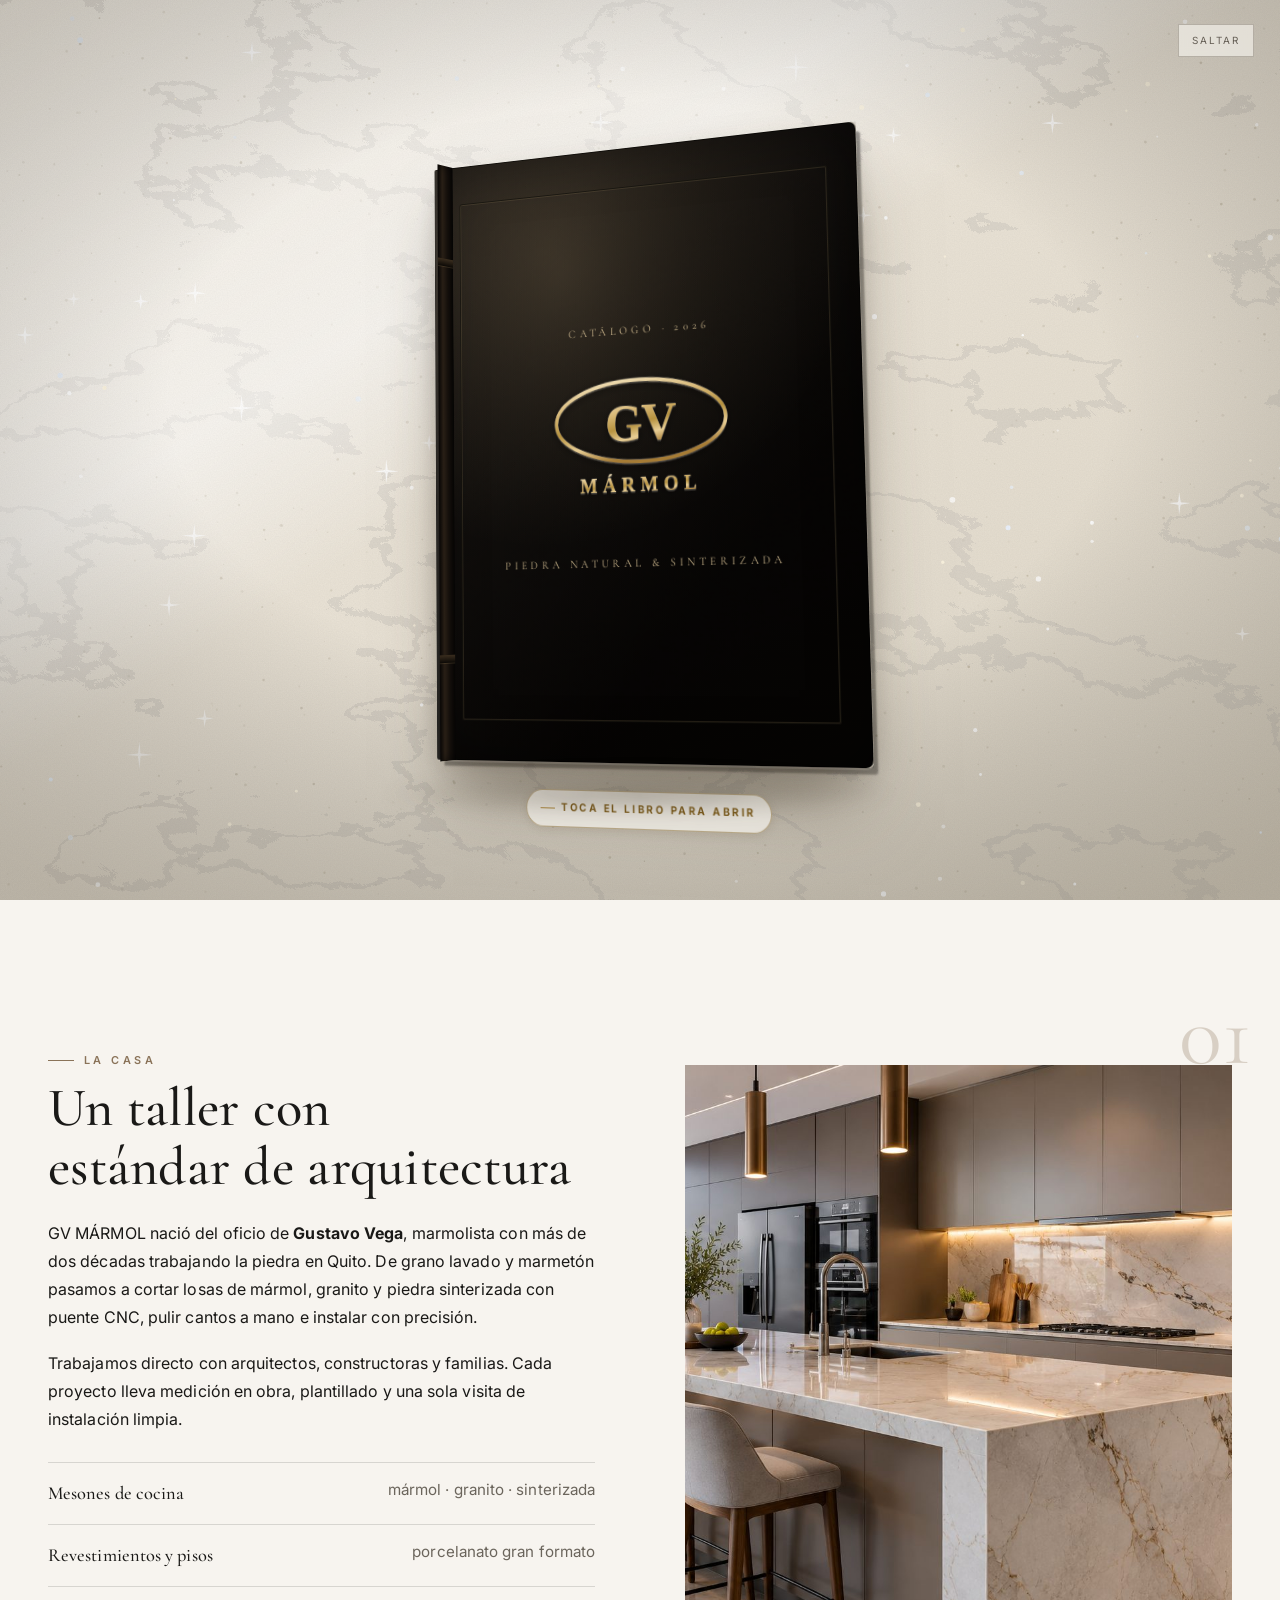
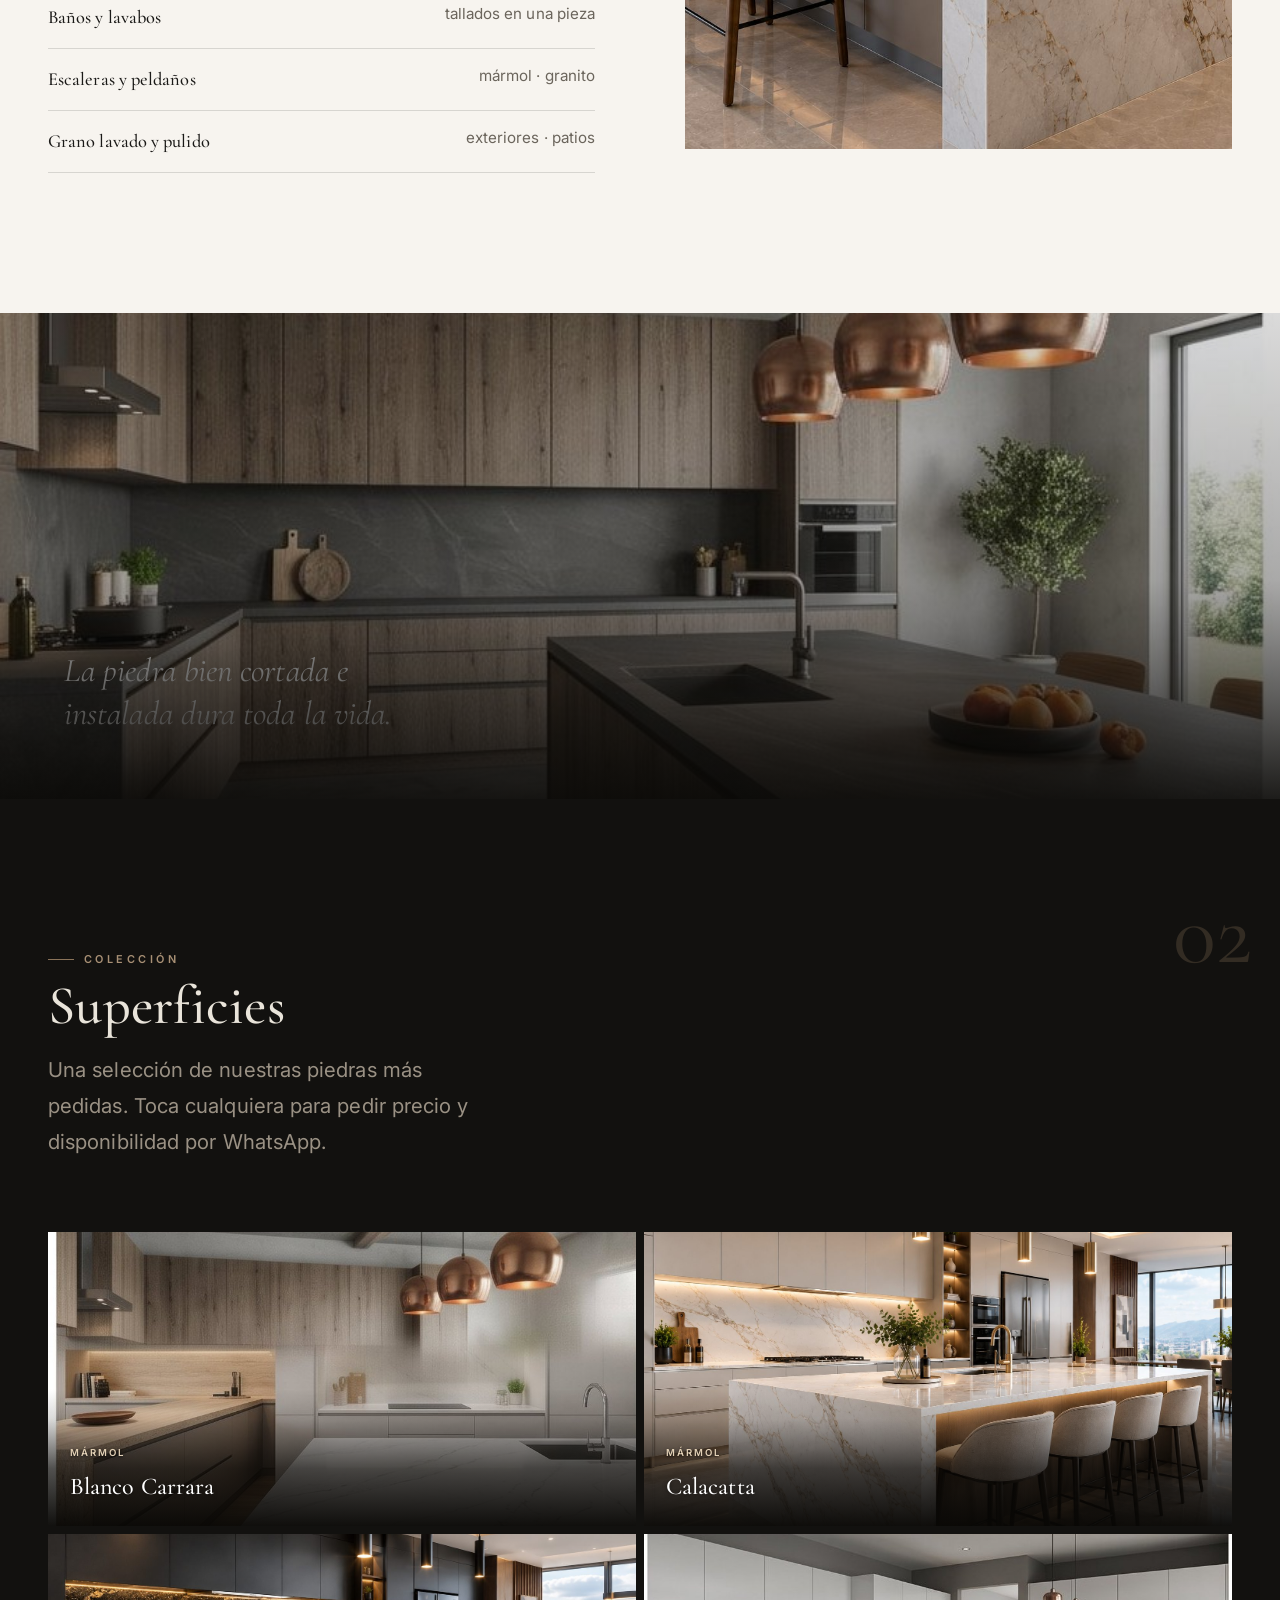
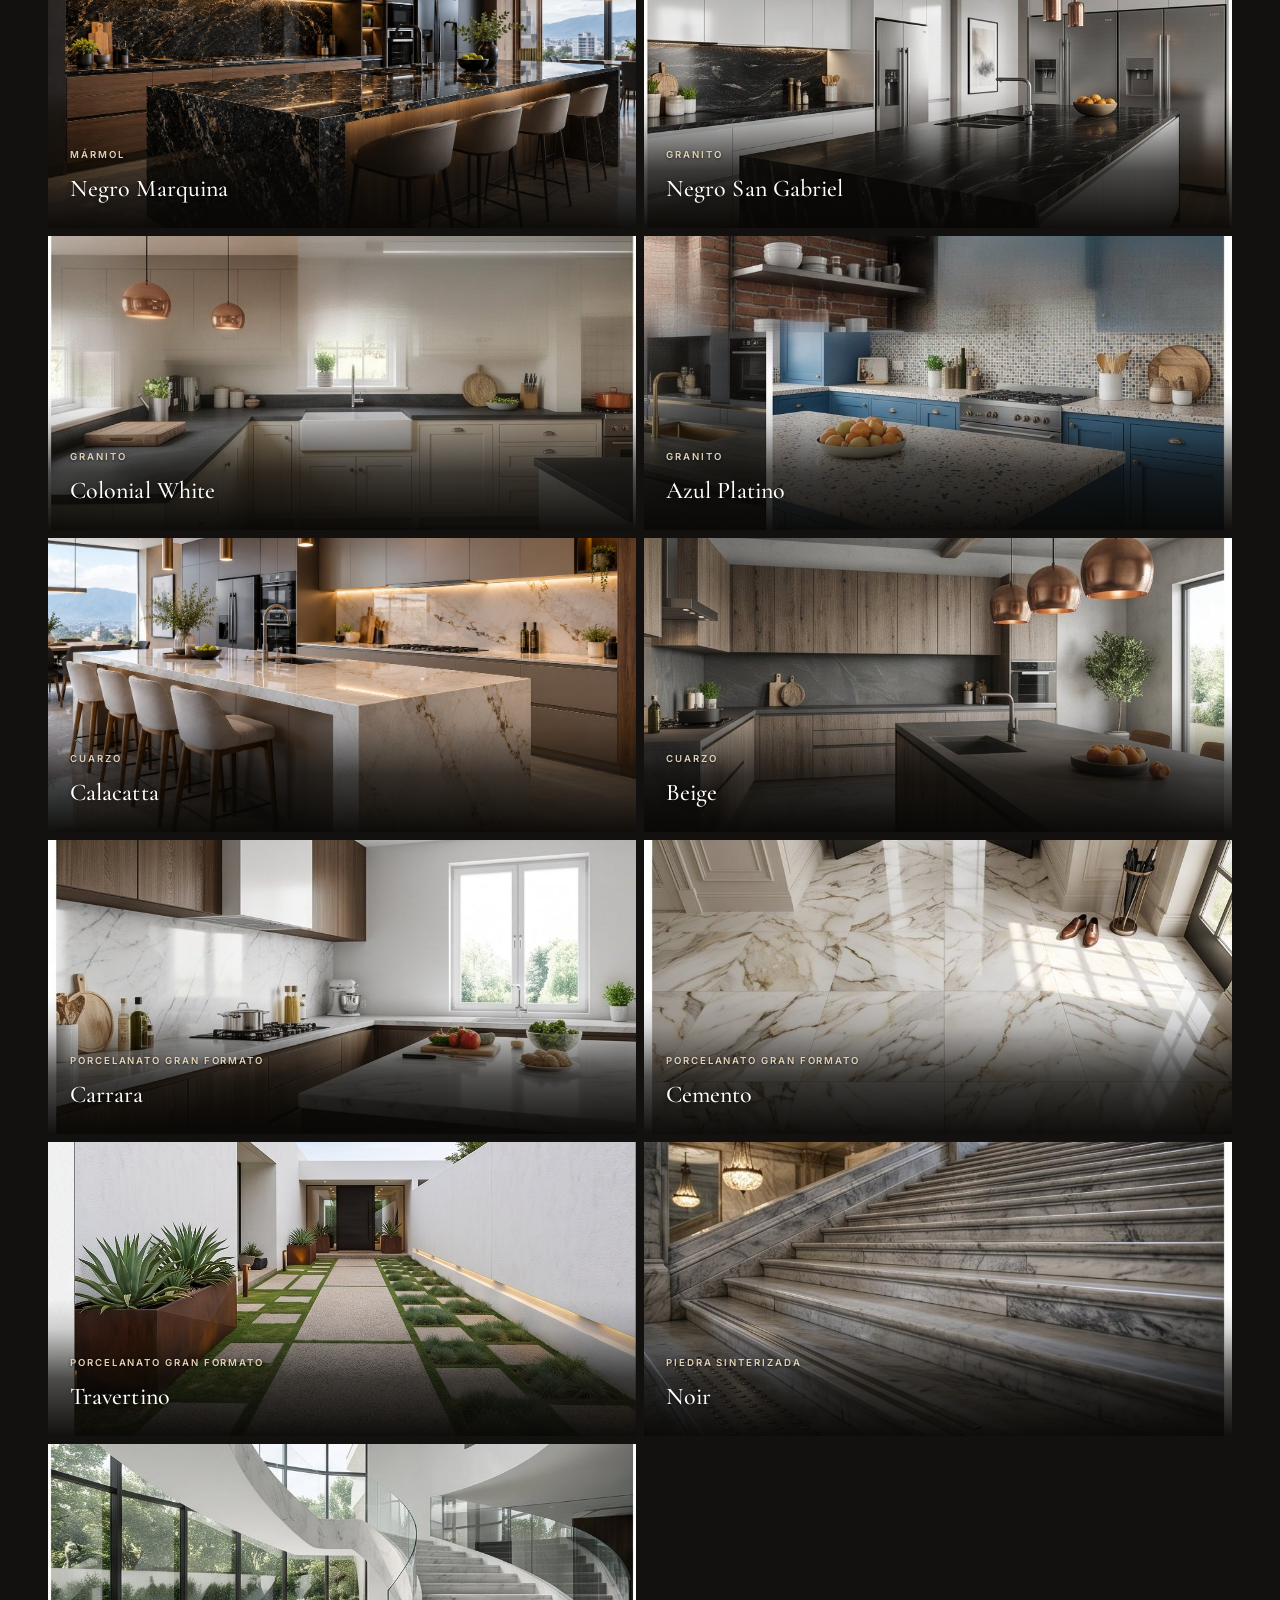
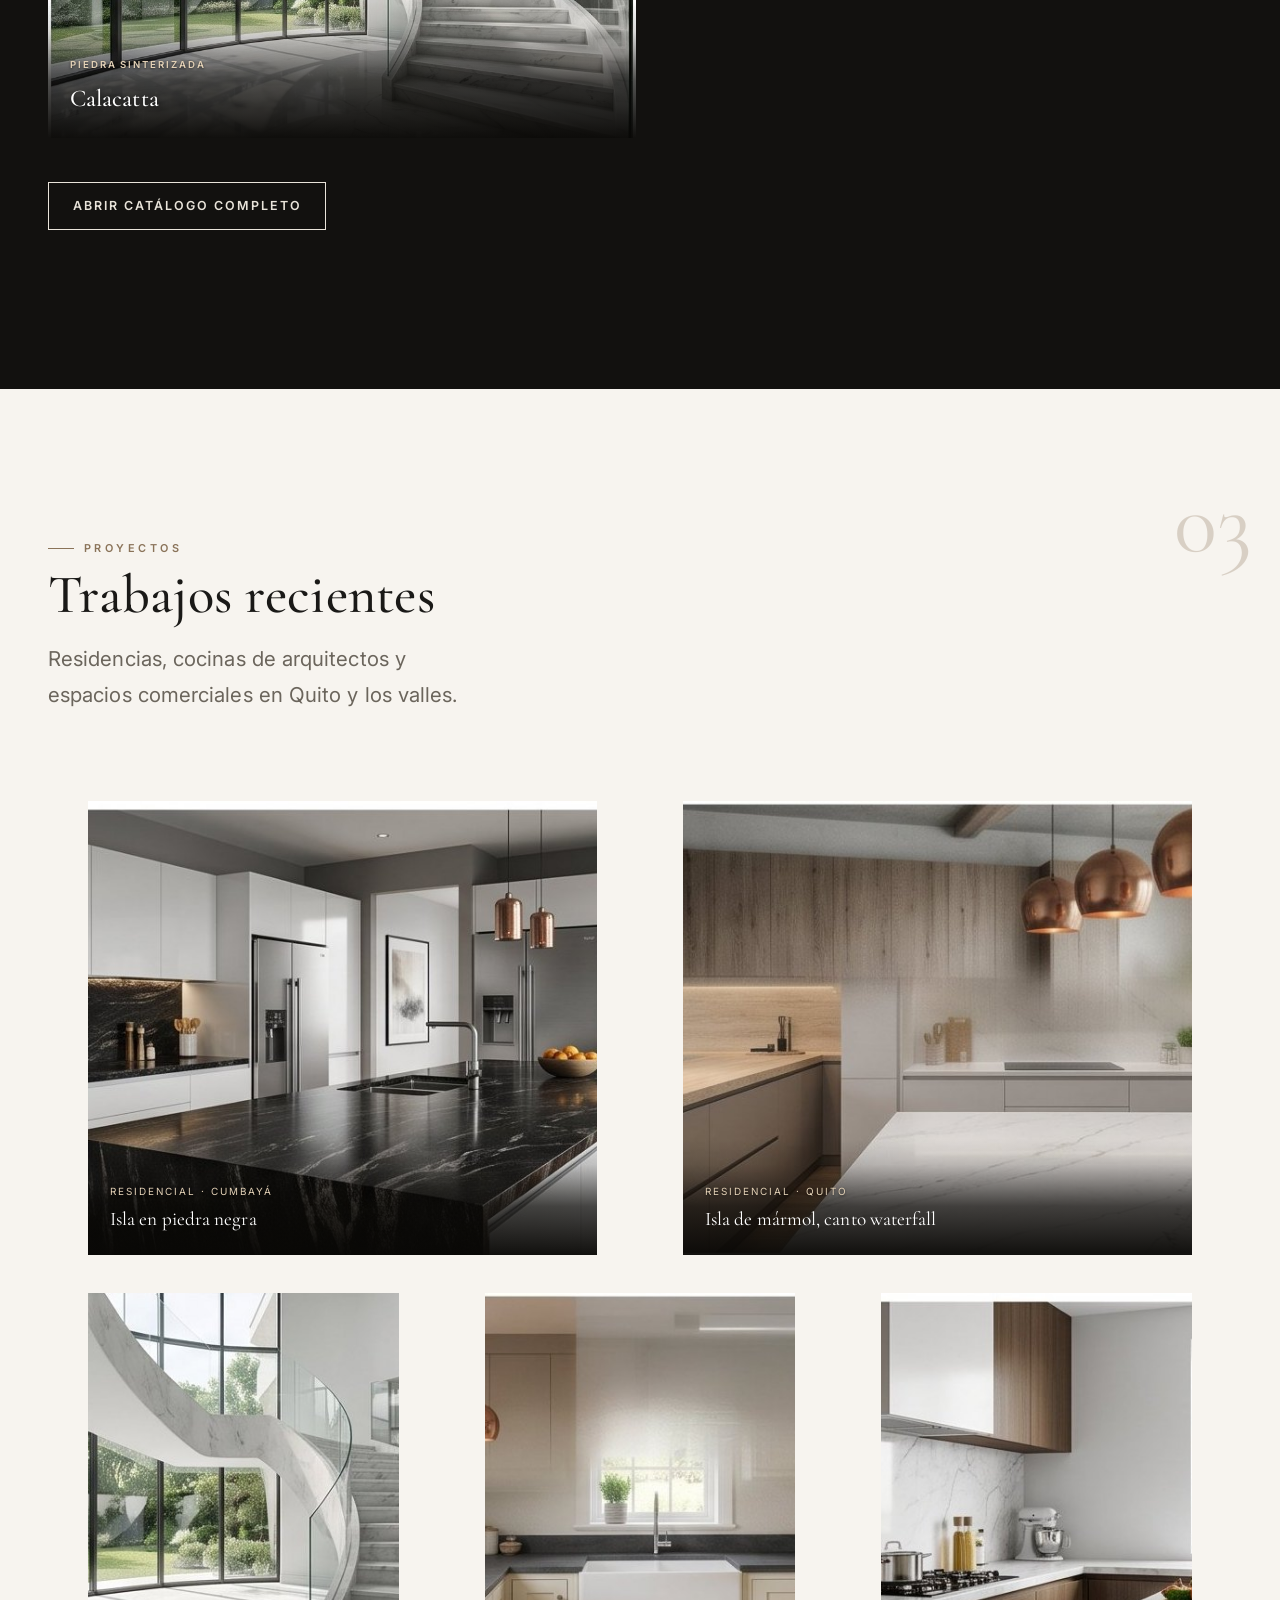
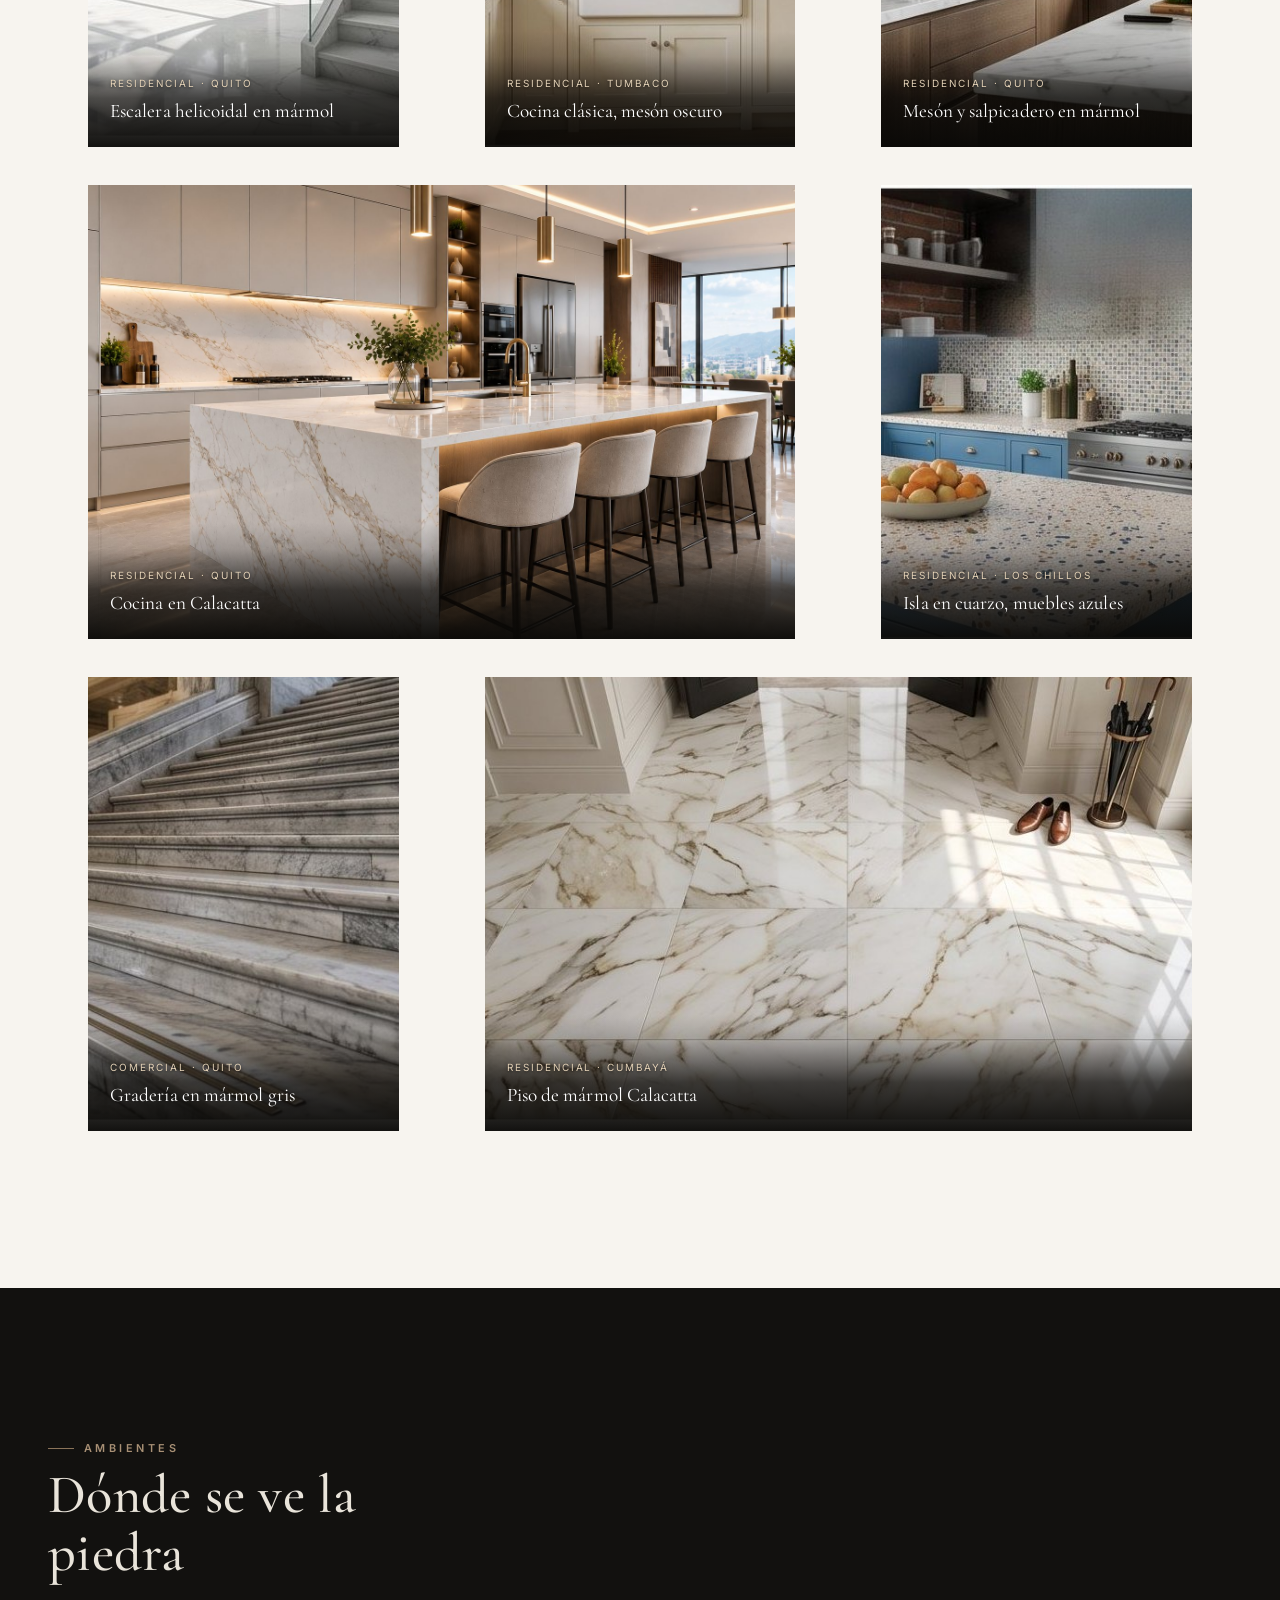
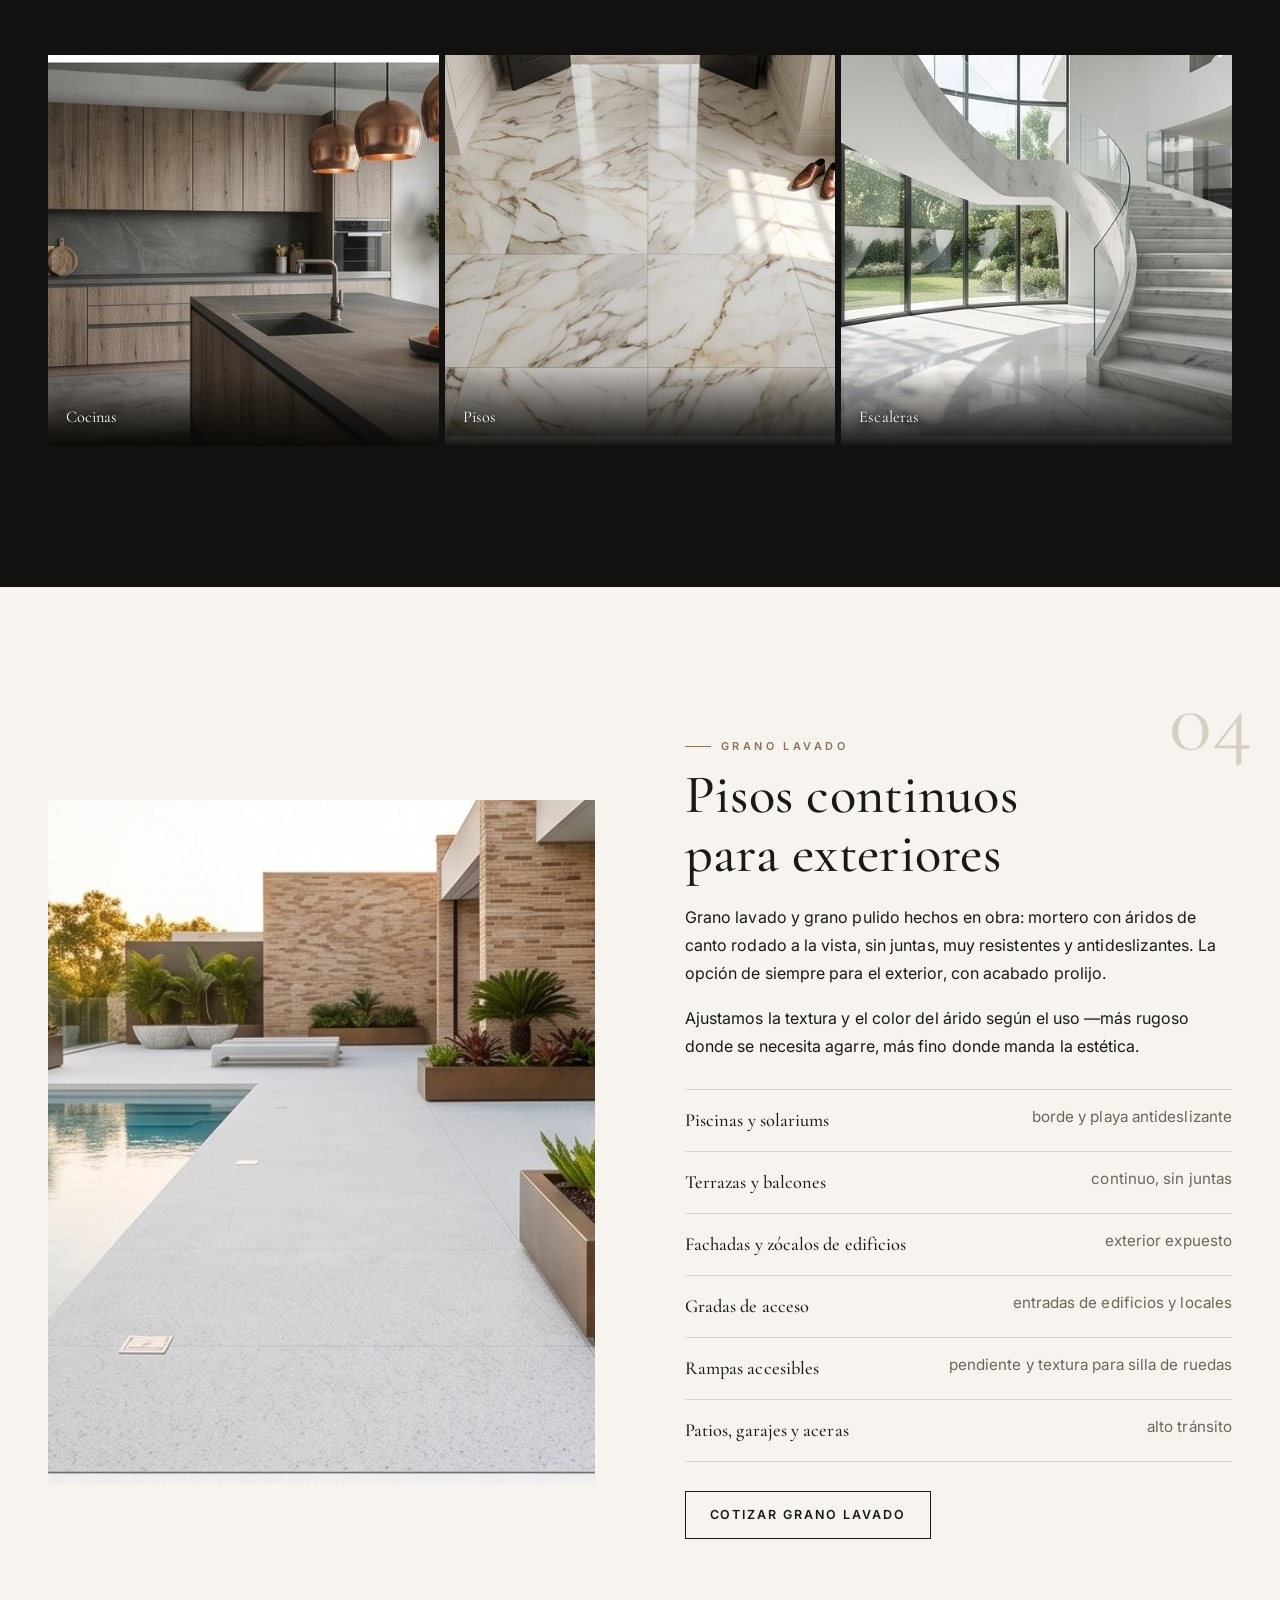
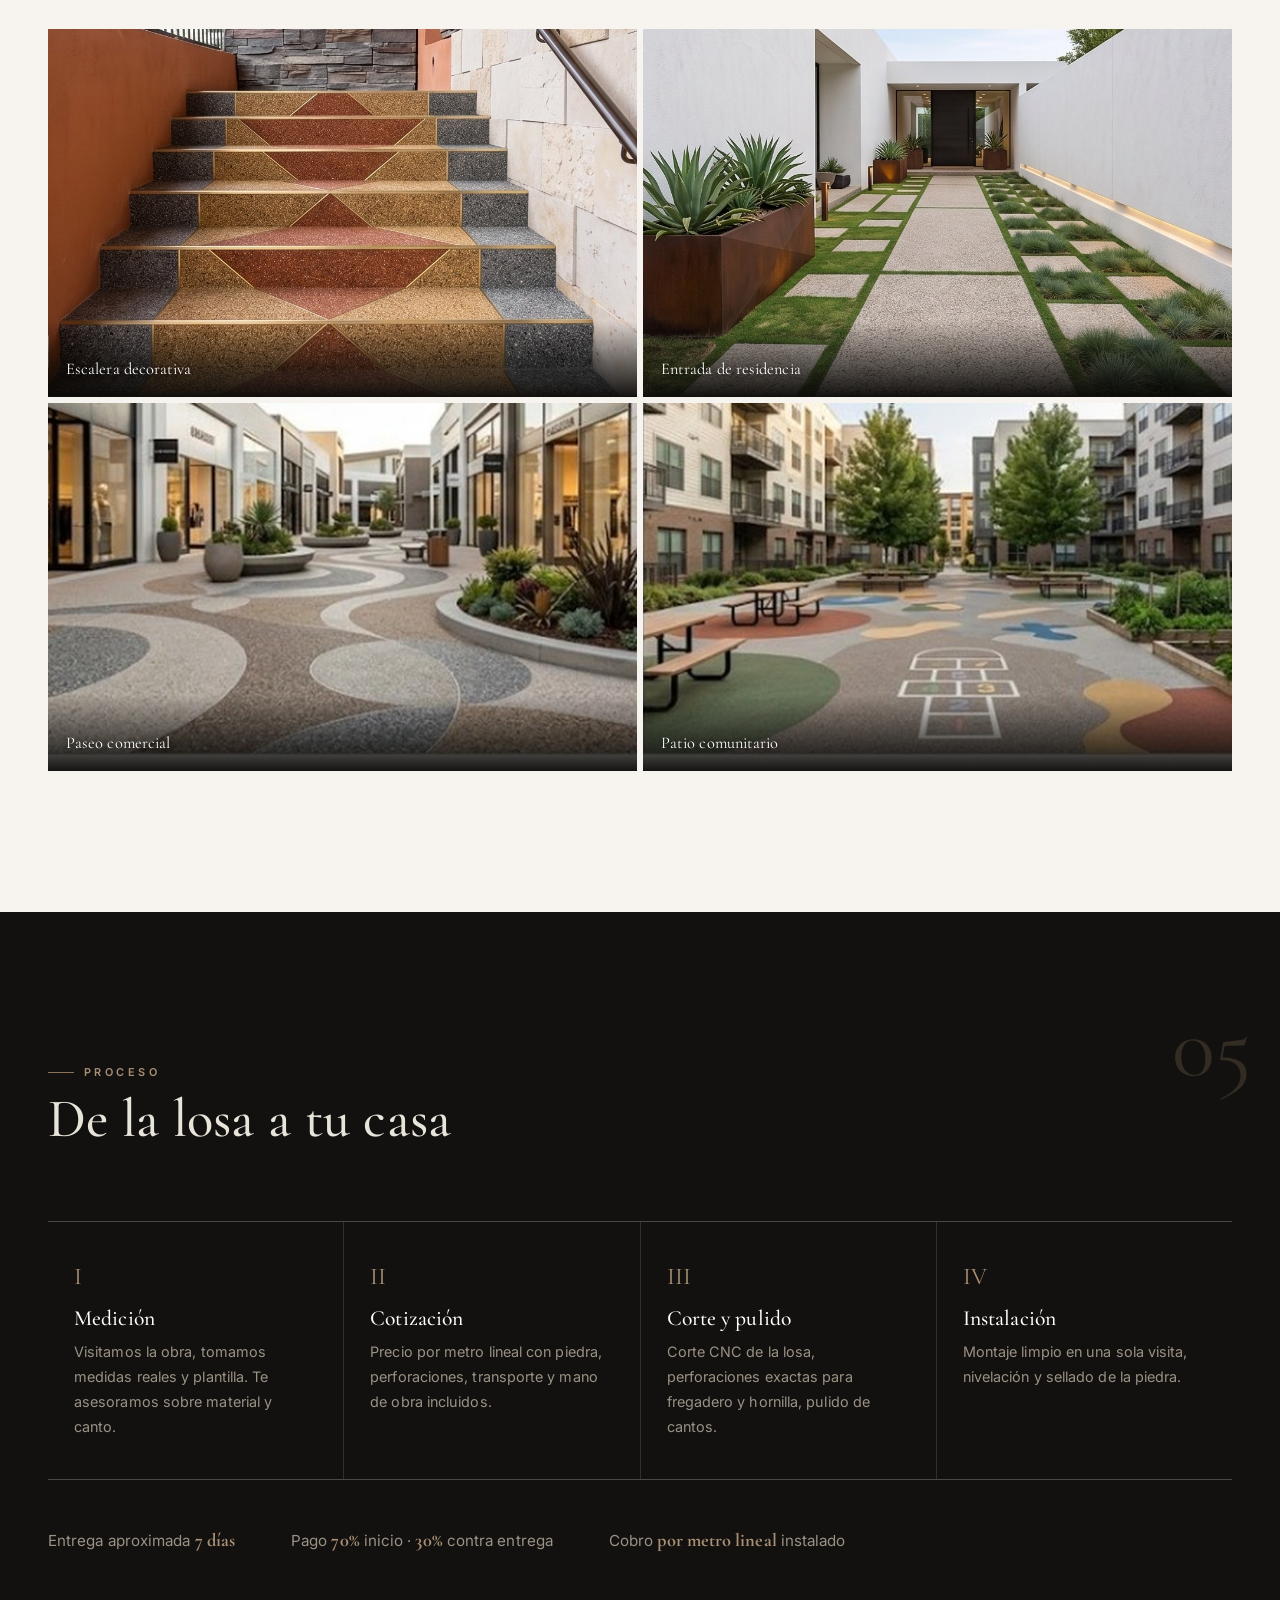
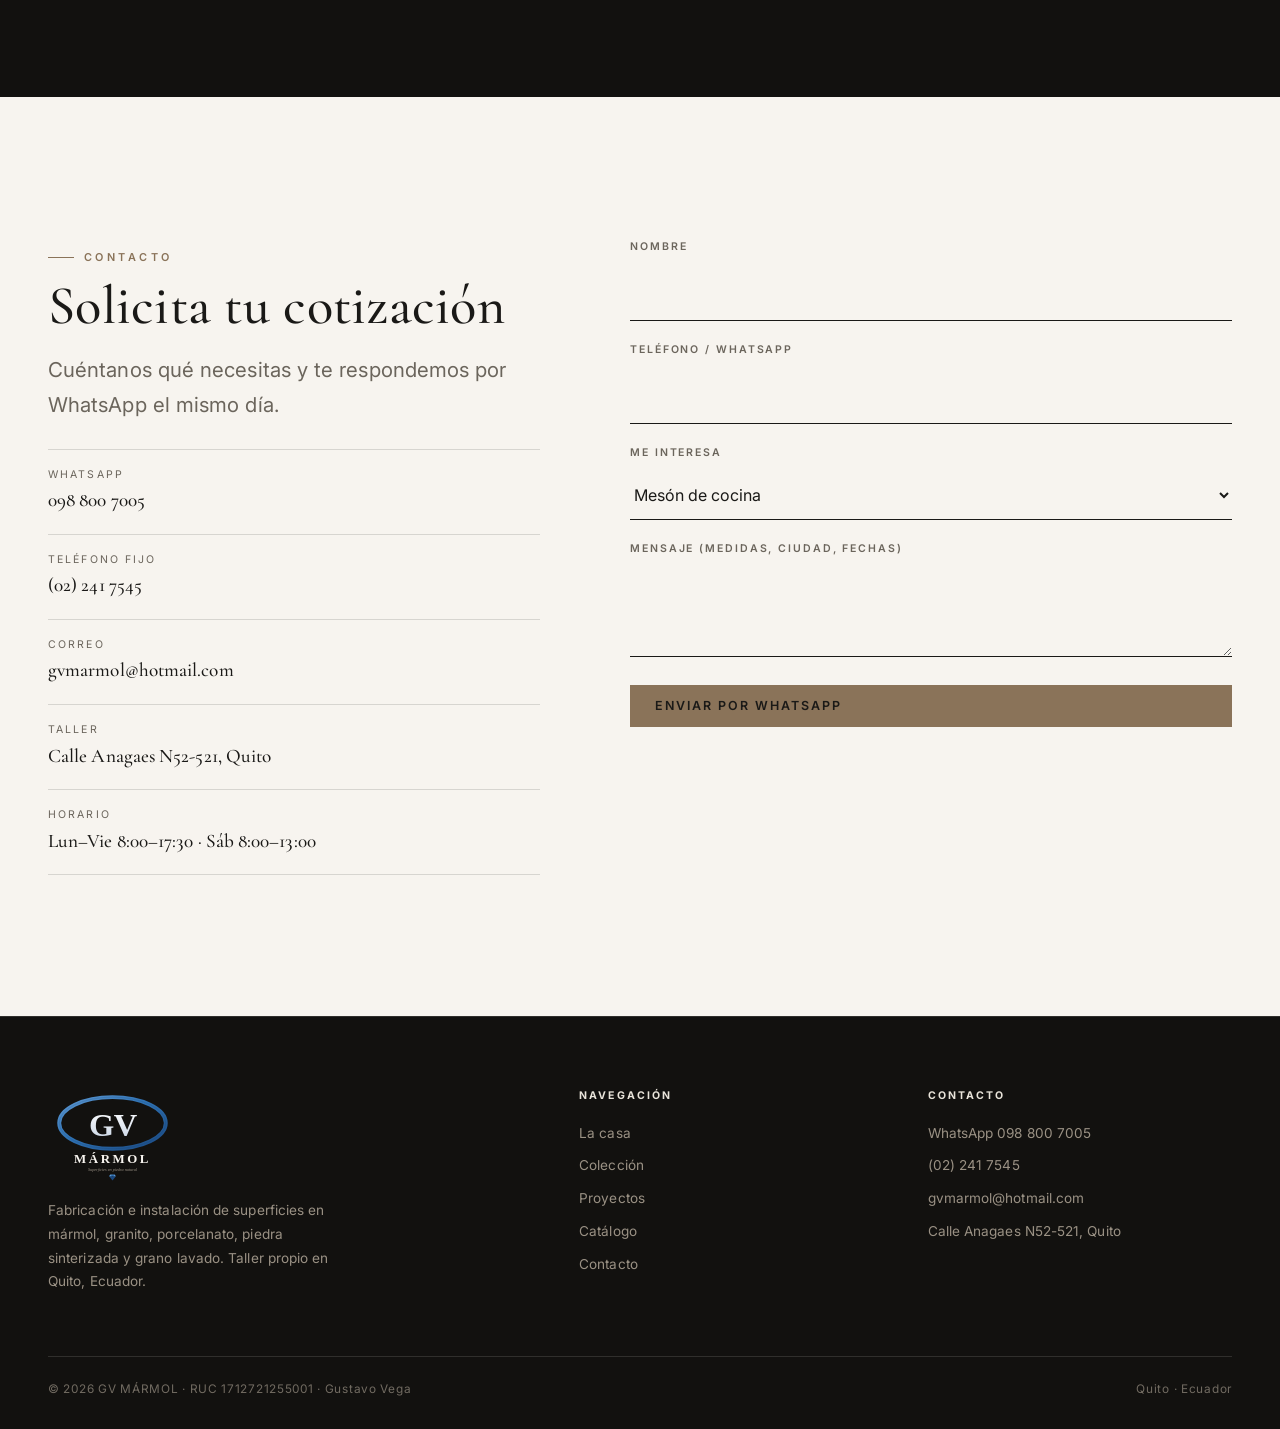
==== commit 843d329f: "Calidad de imágenes del catálogo + quita 2 fotos pixeladas - El catálogo usaba recortes de baja reso" ====
--- a/index.html
+++ b/index.html
@@ -130,16 +130,16 @@
       <div class="mat" data-material="Mármol Blanco Carrara"><img src="assets/img/k-isla-marmol.jpg" alt="Isla de cocina en mármol Blanco Carrara" loading="lazy"><span class="mat__label"><span>Mármol</span><b>Blanco Carrara</b></span></div>
       <div class="mat" data-material="Mármol Calacatta"><img src="assets/img/foto-cocina-calacatta.jpg" alt="Cocina con isla en mármol Calacatta" loading="lazy"><span class="mat__label"><span>Mármol</span><b>Calacatta</b></span></div>
       <div class="mat" data-material="Mármol Negro Marquina"><img src="assets/img/foto-cocina-marmol-negro.jpg" alt="Isla de cocina en mármol Negro Marquina" loading="lazy"><span class="mat__label"><span>Mármol</span><b>Negro Marquina</b></span></div>
-      <div class="mat" data-material="Granito Negro San Gabriel"><img src="assets/img/card-granito-san-gabriel.jpg" alt="Cocina con mesón de Granito Negro San Gabriel" loading="lazy"><span class="mat__label"><span>Granito</span><b>Negro San Gabriel</b></span></div>
-      <div class="mat" data-material="Granito Colonial White"><img src="assets/img/card-granito-colonial-white.jpg" alt="Cocina con isla de Granito Colonial White" loading="lazy"><span class="mat__label"><span>Granito</span><b>Colonial White</b></span></div>
-      <div class="mat" data-material="Granito Azul Platino"><img src="assets/img/card-granito-azul-platino.jpg" alt="Cocina con isla de Granito Azul Platino" loading="lazy"><span class="mat__label"><span>Granito</span><b>Azul Platino</b></span></div>
-      <div class="mat" data-material="Cuarzo Calacatta"><img src="assets/img/card-cuarzo-calacatta.jpg" alt="Cocina con isla en Cuarzo Calacatta" loading="lazy"><span class="mat__label"><span>Cuarzo</span><b>Calacatta</b></span></div>
-      <div class="mat" data-material="Cuarzo Beige"><img src="assets/img/card-cuarzo-beige.jpg" alt="Cocina con isla en Cuarzo Beige" loading="lazy"><span class="mat__label"><span>Cuarzo</span><b>Beige</b></span></div>
-      <div class="mat" data-material="Porcelanato Carrara"><img src="assets/img/card-porcelanato-carrara.jpg" alt="Cocina con isla en Porcelanato Carrara gran formato" loading="lazy"><span class="mat__label"><span>Porcelanato gran formato</span><b>Carrara</b></span></div>
-      <div class="mat" data-material="Porcelanato Cemento"><img src="assets/img/card-porcelanato-cemento.jpg" alt="Cocina con mesón en Porcelanato Cemento" loading="lazy"><span class="mat__label"><span>Porcelanato gran formato</span><b>Cemento</b></span></div>
-      <div class="mat" data-material="Porcelanato Travertino"><img src="assets/img/card-porcelanato-travertino.jpg" alt="Cocina con isla en Porcelanato Travertino" loading="lazy"><span class="mat__label"><span>Porcelanato gran formato</span><b>Travertino</b></span></div>
-      <div class="mat" data-material="Piedra Sinterizada Noir"><img src="assets/img/card-sinterizada-noir.jpg" alt="Cocina con isla en Piedra Sinterizada Noir" loading="lazy"><span class="mat__label"><span>Piedra sinterizada</span><b>Noir</b></span></div>
-      <div class="mat" data-material="Piedra Sinterizada Calacatta"><img src="assets/img/card-sinterizada-calacatta.jpg" alt="Cocina con isla en Piedra Sinterizada Calacatta" loading="lazy"><span class="mat__label"><span>Piedra sinterizada</span><b>Calacatta</b></span></div>
+      <div class="mat" data-material="Granito Negro San Gabriel"><img src="assets/img/k-piedra-negra.jpg" alt="Cocina con mesón de Granito Negro San Gabriel" loading="lazy"><span class="mat__label"><span>Granito</span><b>Negro San Gabriel</b></span></div>
+      <div class="mat" data-material="Granito Colonial White"><img src="assets/img/k-cocina-clasica.jpg" alt="Cocina con isla de Granito Colonial White" loading="lazy"><span class="mat__label"><span>Granito</span><b>Colonial White</b></span></div>
+      <div class="mat" data-material="Granito Azul Platino"><img src="assets/img/k-terrazo-azul.jpg" alt="Cocina con isla de Granito Azul Platino" loading="lazy"><span class="mat__label"><span>Granito</span><b>Azul Platino</b></span></div>
+      <div class="mat" data-material="Cuarzo Calacatta"><img src="assets/img/foto-cocina-marmol-dorado.jpg" alt="Cocina con isla en Cuarzo Calacatta" loading="lazy"><span class="mat__label"><span>Cuarzo</span><b>Calacatta</b></span></div>
+      <div class="mat" data-material="Cuarzo Beige"><img src="assets/img/k-gris-madera.jpg" alt="Cocina con isla en Cuarzo Beige" loading="lazy"><span class="mat__label"><span>Cuarzo</span><b>Beige</b></span></div>
+      <div class="mat" data-material="Porcelanato Carrara"><img src="assets/img/k-marmol-blanco.jpg" alt="Cocina con isla en Porcelanato Carrara gran formato" loading="lazy"><span class="mat__label"><span>Porcelanato gran formato</span><b>Carrara</b></span></div>
+      <div class="mat" data-material="Porcelanato Cemento"><img src="assets/img/p-piso-marmol.jpg" alt="Cocina con mesón en Porcelanato Cemento" loading="lazy"><span class="mat__label"><span>Porcelanato gran formato</span><b>Cemento</b></span></div>
+      <div class="mat" data-material="Porcelanato Travertino"><img src="assets/img/ext-entrada-villa.jpg" alt="Cocina con isla en Porcelanato Travertino" loading="lazy"><span class="mat__label"><span>Porcelanato gran formato</span><b>Travertino</b></span></div>
+      <div class="mat" data-material="Piedra Sinterizada Noir"><img src="assets/img/p-escalera-clasica.jpg" alt="Cocina con isla en Piedra Sinterizada Noir" loading="lazy"><span class="mat__label"><span>Piedra sinterizada</span><b>Noir</b></span></div>
+      <div class="mat" data-material="Piedra Sinterizada Calacatta"><img src="assets/img/p-escalera-curva.jpg" alt="Cocina con isla en Piedra Sinterizada Calacatta" loading="lazy"><span class="mat__label"><span>Piedra sinterizada</span><b>Calacatta</b></span></div>
     </div>
     <p style="margin-top:44px"><a class="btn" href="catalogo.html">Abrir catálogo completo</a></p>
   </div>
@@ -208,13 +208,11 @@
   </div>
 
   <div class="wrap" style="margin-top:clamp(40px,6vw,72px)">
-    <div class="gallery gallery--6 reveal">
+    <div class="gallery gallery--grano reveal">
       <figure><img src="assets/img/ext-escalera-deco.jpg" alt="Escalera exterior en grano lavado con diseño geométrico" loading="lazy"><figcaption>Escalera decorativa</figcaption></figure>
       <figure><img src="assets/img/ext-entrada-villa.jpg" alt="Entrada de villa con camino de grano lavado y franjas de césped" loading="lazy"><figcaption>Entrada de residencia</figcaption></figure>
       <figure><img src="assets/img/ext-paseo-comercial.jpg" alt="Paseo peatonal comercial con pavimento de grano lavado decorativo" loading="lazy"><figcaption>Paseo comercial</figcaption></figure>
       <figure><img src="assets/img/ext-patio-residencial.jpg" alt="Patio comunitario residencial en grano lavado de colores" loading="lazy"><figcaption>Patio comunitario</figcaption></figure>
-      <figure><img src="assets/img/ext-gradas-edificio.jpg" alt="Gradas de acceso a edificio en grano lavado con pasamanos" loading="lazy"><figcaption>Gradas de acceso</figcaption></figure>
-      <figure><img src="assets/img/ext-rampa-accesible.jpg" alt="Rampa accesible para silla de ruedas con piso de grano lavado antideslizante" loading="lazy"><figcaption>Rampa accesible</figcaption></figure>
     </div>
   </div>
 </section>
--- a/assets/css/styles.css
+++ b/assets/css/styles.css
@@ -127,7 +127,8 @@
 /* ---- galería ambientes ---- */
 .gallery{display:grid;grid-template-columns:repeat(3,1fr);gap:6px}
 .gallery figure{position:relative;margin:0;overflow:hidden;aspect-ratio:1/1;background:#000}
-.gallery--6 figure{aspect-ratio:4/3}
+.gallery--grano{grid-template-columns:repeat(2,1fr)}
+.gallery--grano figure{aspect-ratio:16/10}
 .gallery img{width:100%;height:100%;object-fit:cover;transition:transform .8s cubic-bezier(.2,.6,.2,1)}
 .gallery figure:hover img{transform:scale(1.05)}
 .gallery figcaption{position:absolute;left:0;bottom:0;padding:34px 18px 14px;font-family:var(--serif);font-size:1.02rem;color:#fff;
@@ -312,7 +313,7 @@
 @media(max-width:1024px){
   .projects{grid-template-columns:repeat(4,1fr)}
   .proj--w3,.proj--w2,.proj--w4{grid-column:span 2}
-  .gallery--6{grid-template-columns:1fr 1fr}
+  .gallery--grano{grid-template-columns:1fr 1fr}
   .steps{grid-template-columns:repeat(2,1fr)}
   .split,.contact{grid-template-columns:1fr;gap:44px}
   .split__media{aspect-ratio:16/10}
@@ -336,7 +337,7 @@
   .proj--w3,.proj--w2,.proj--w4{grid-column:span 1}
   .gallery{grid-template-columns:1fr}
   .gallery figure{aspect-ratio:16/10}
-  .gallery--6 figure{aspect-ratio:3/2}
+  .gallery--grano figure{aspect-ratio:3/2}
   .oferta li{flex-direction:column;gap:2px}
   .oferta li span{font-size:.82rem}
   .steps{grid-template-columns:1fr}
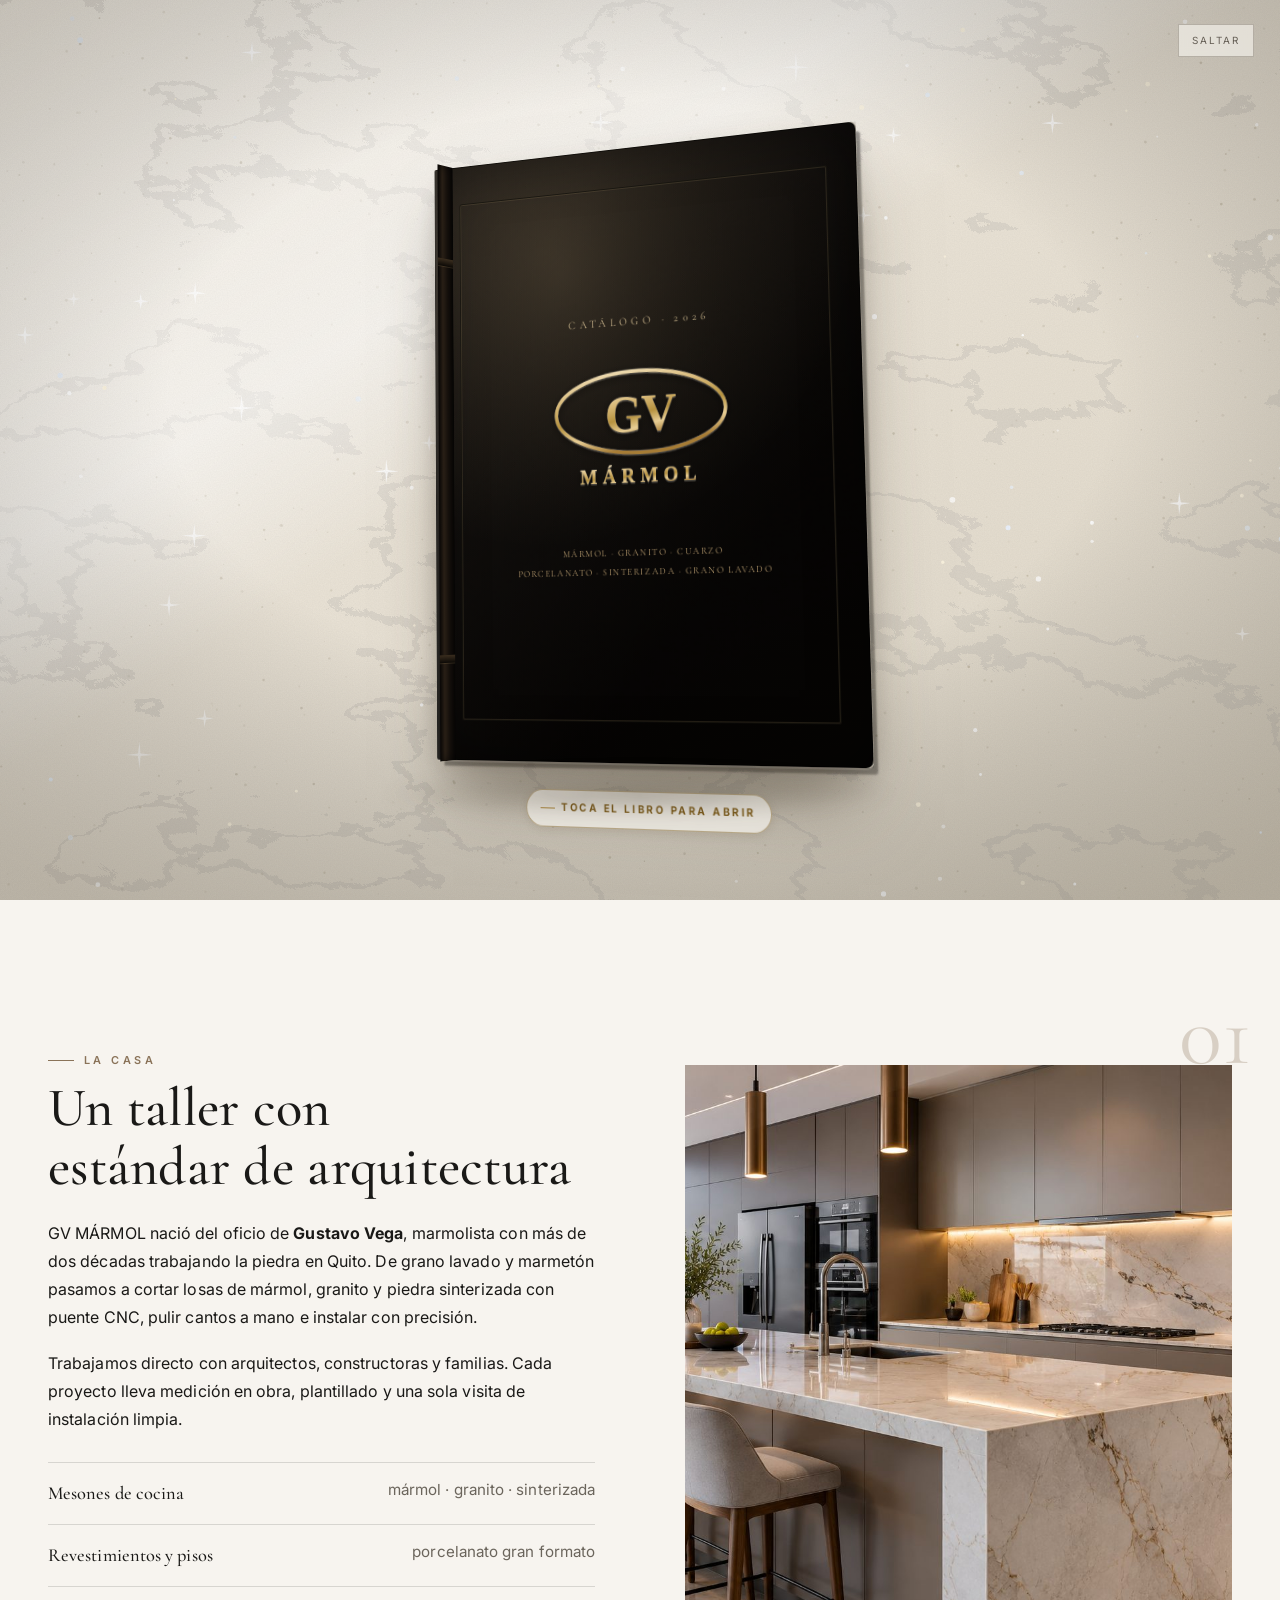
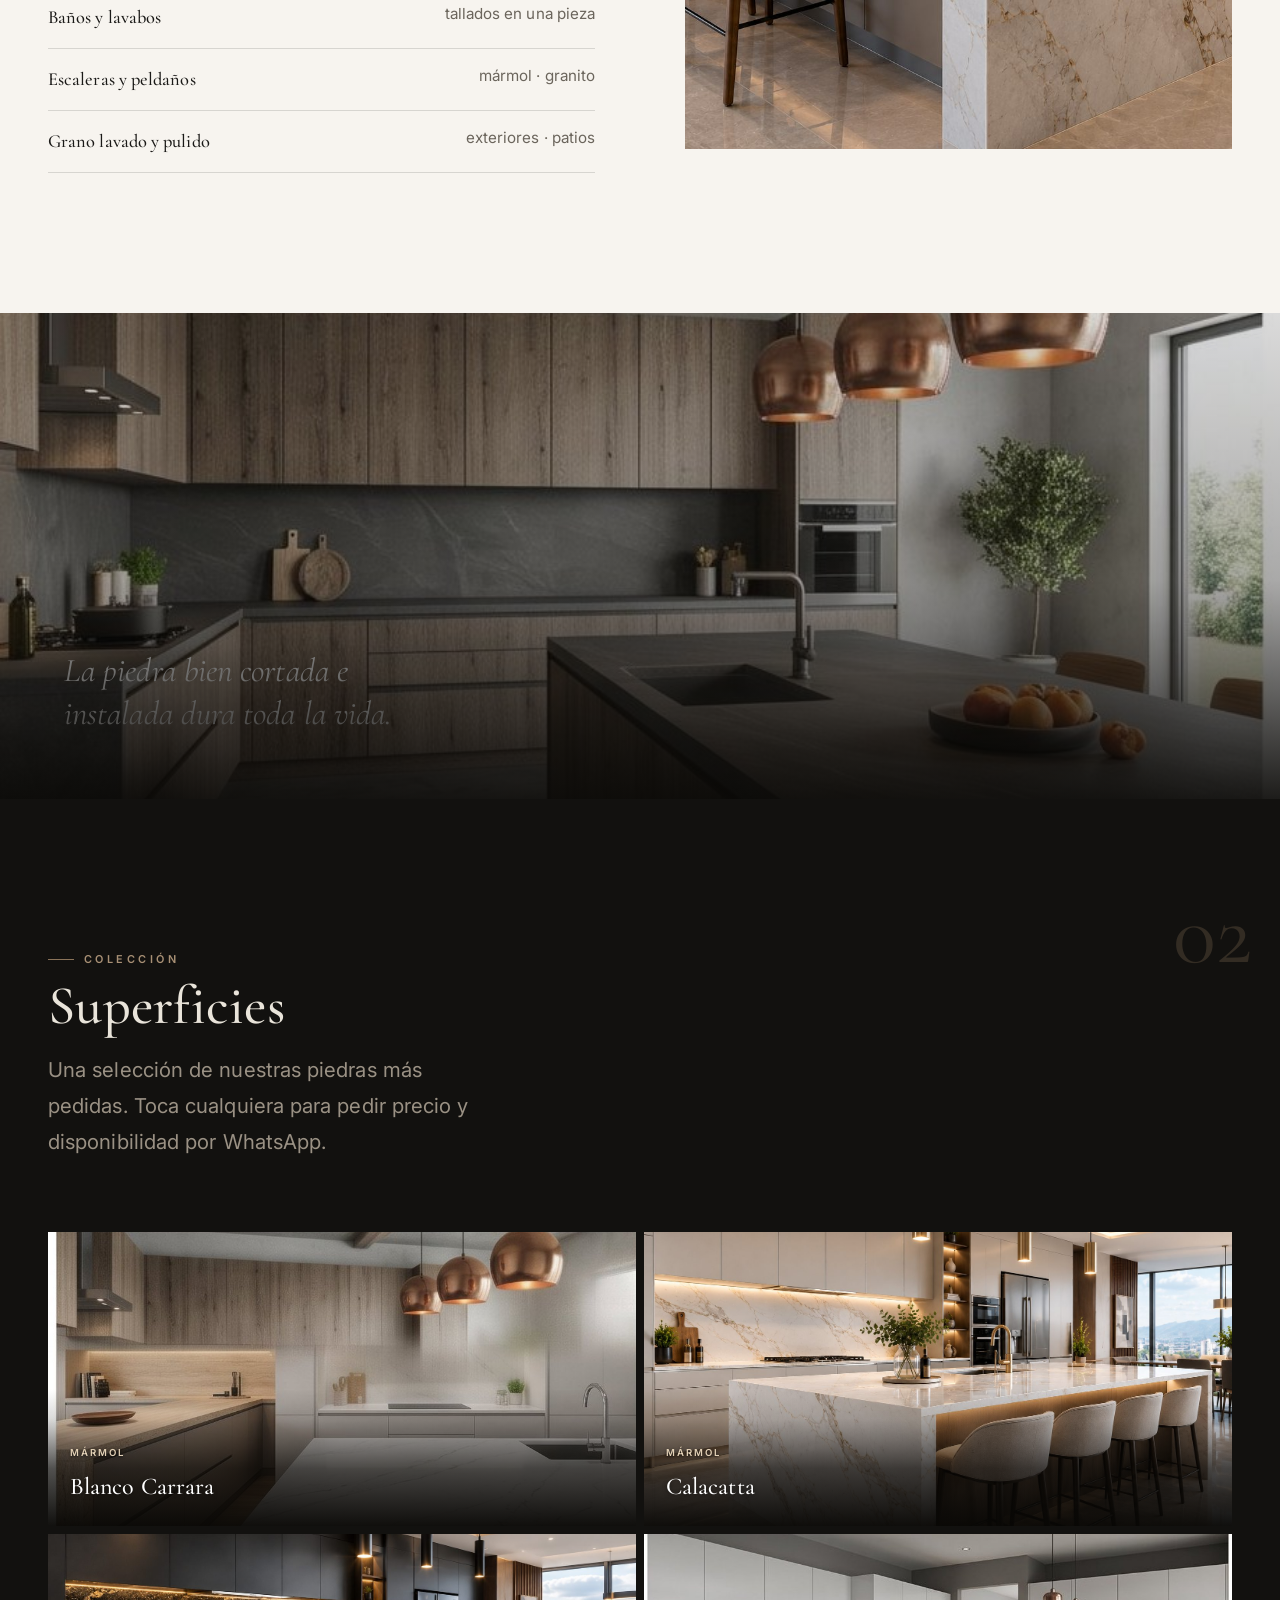
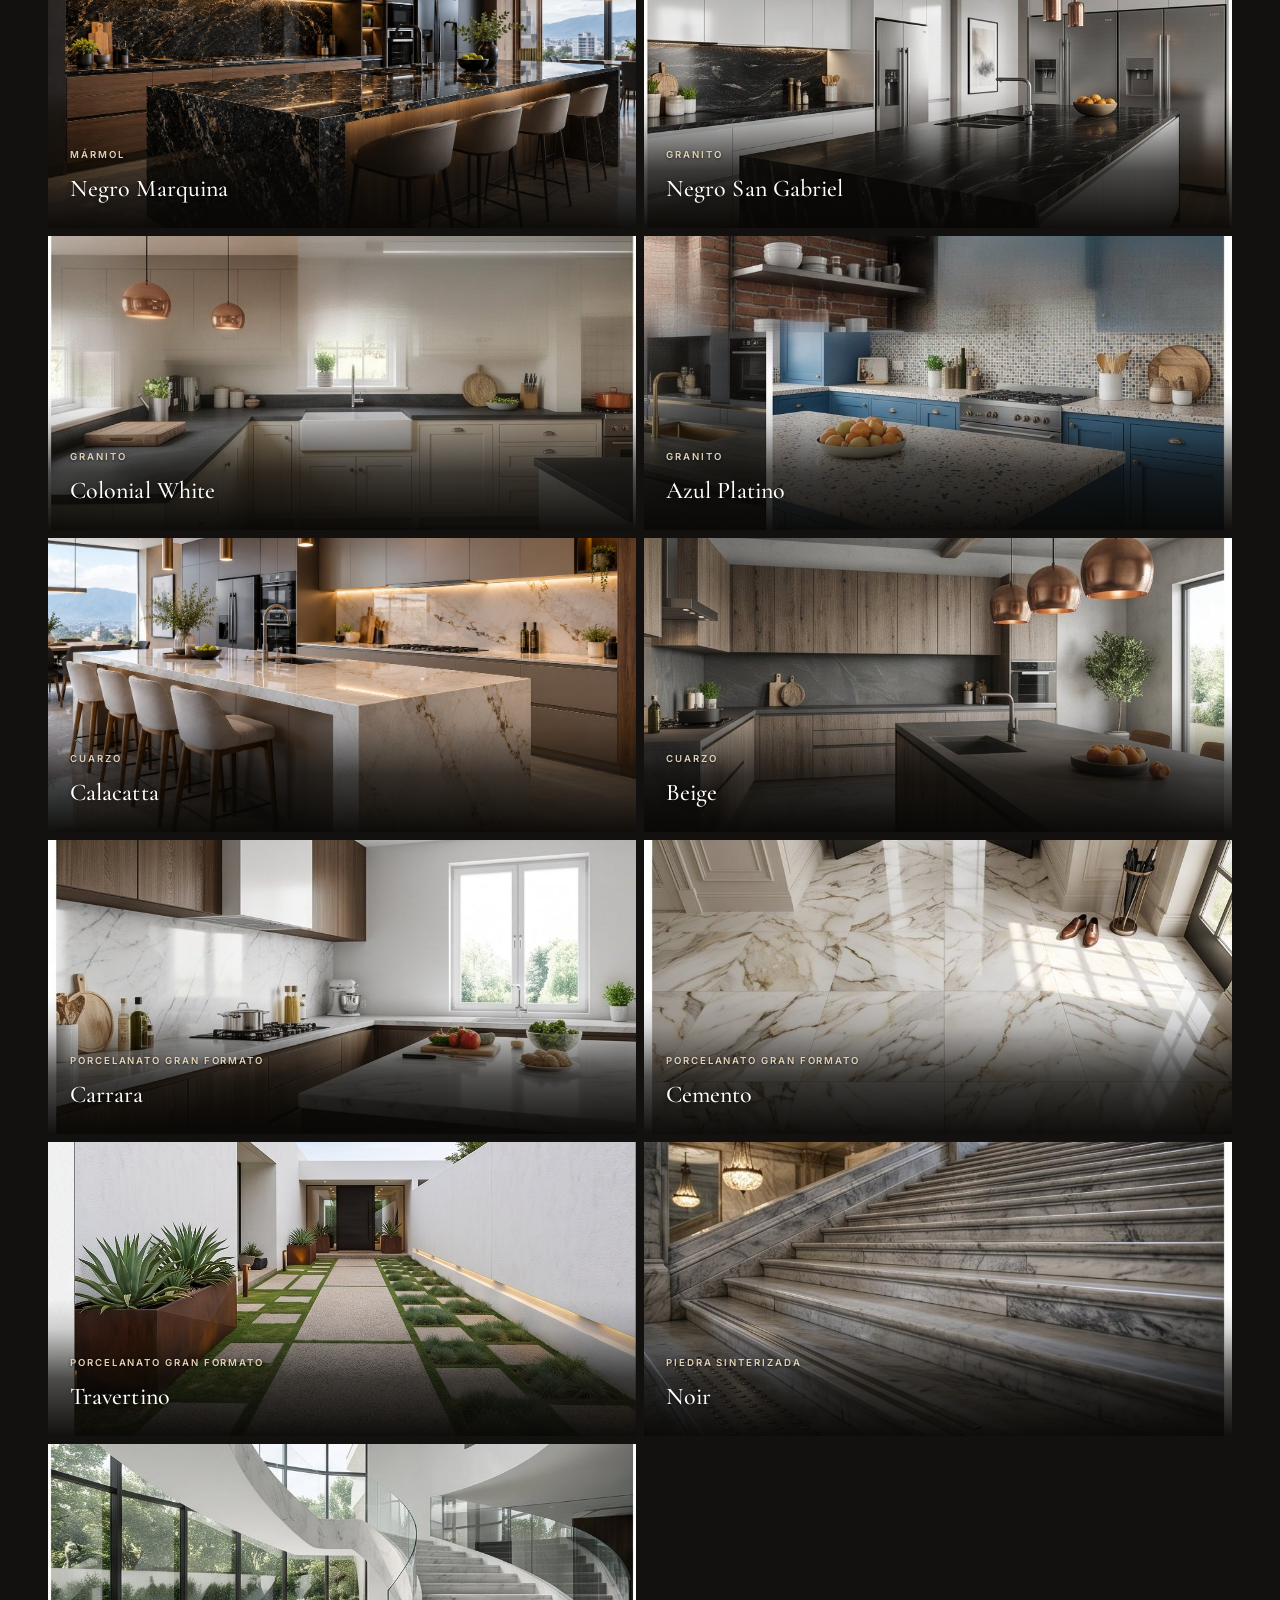
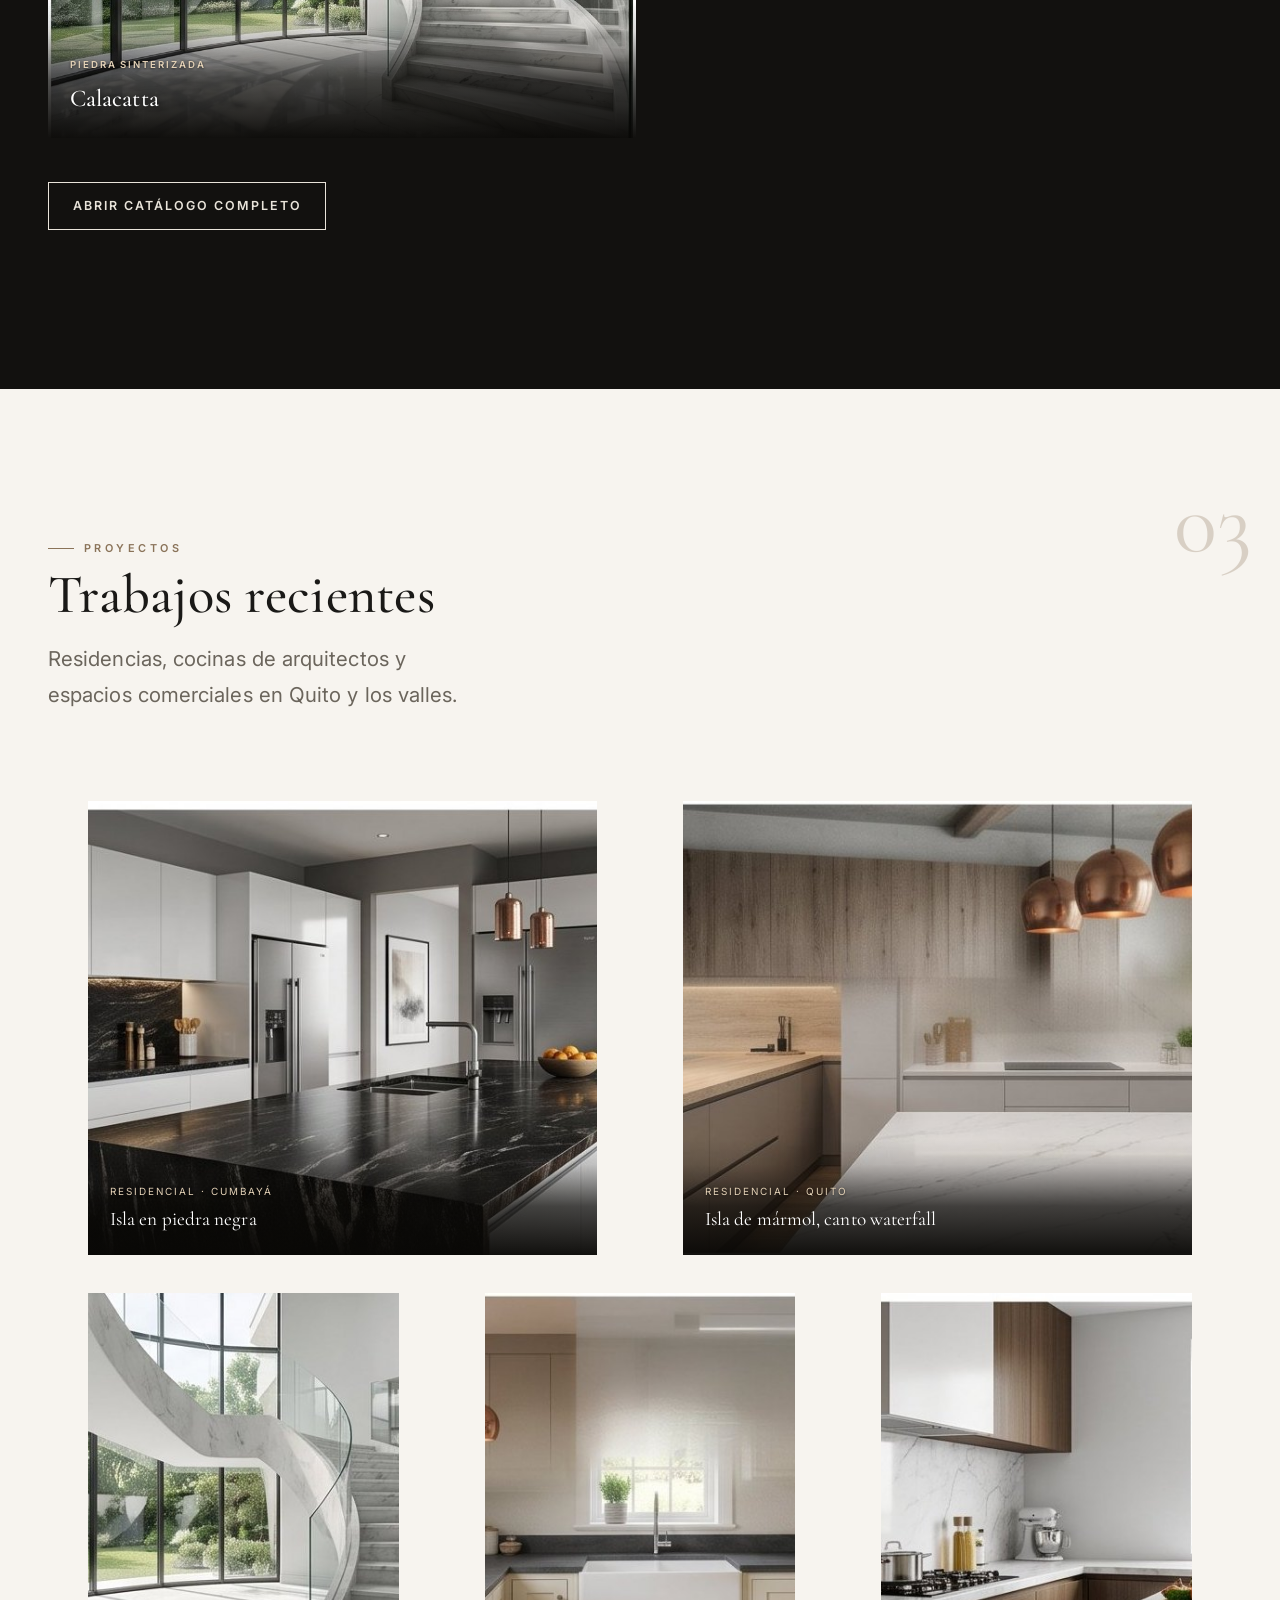
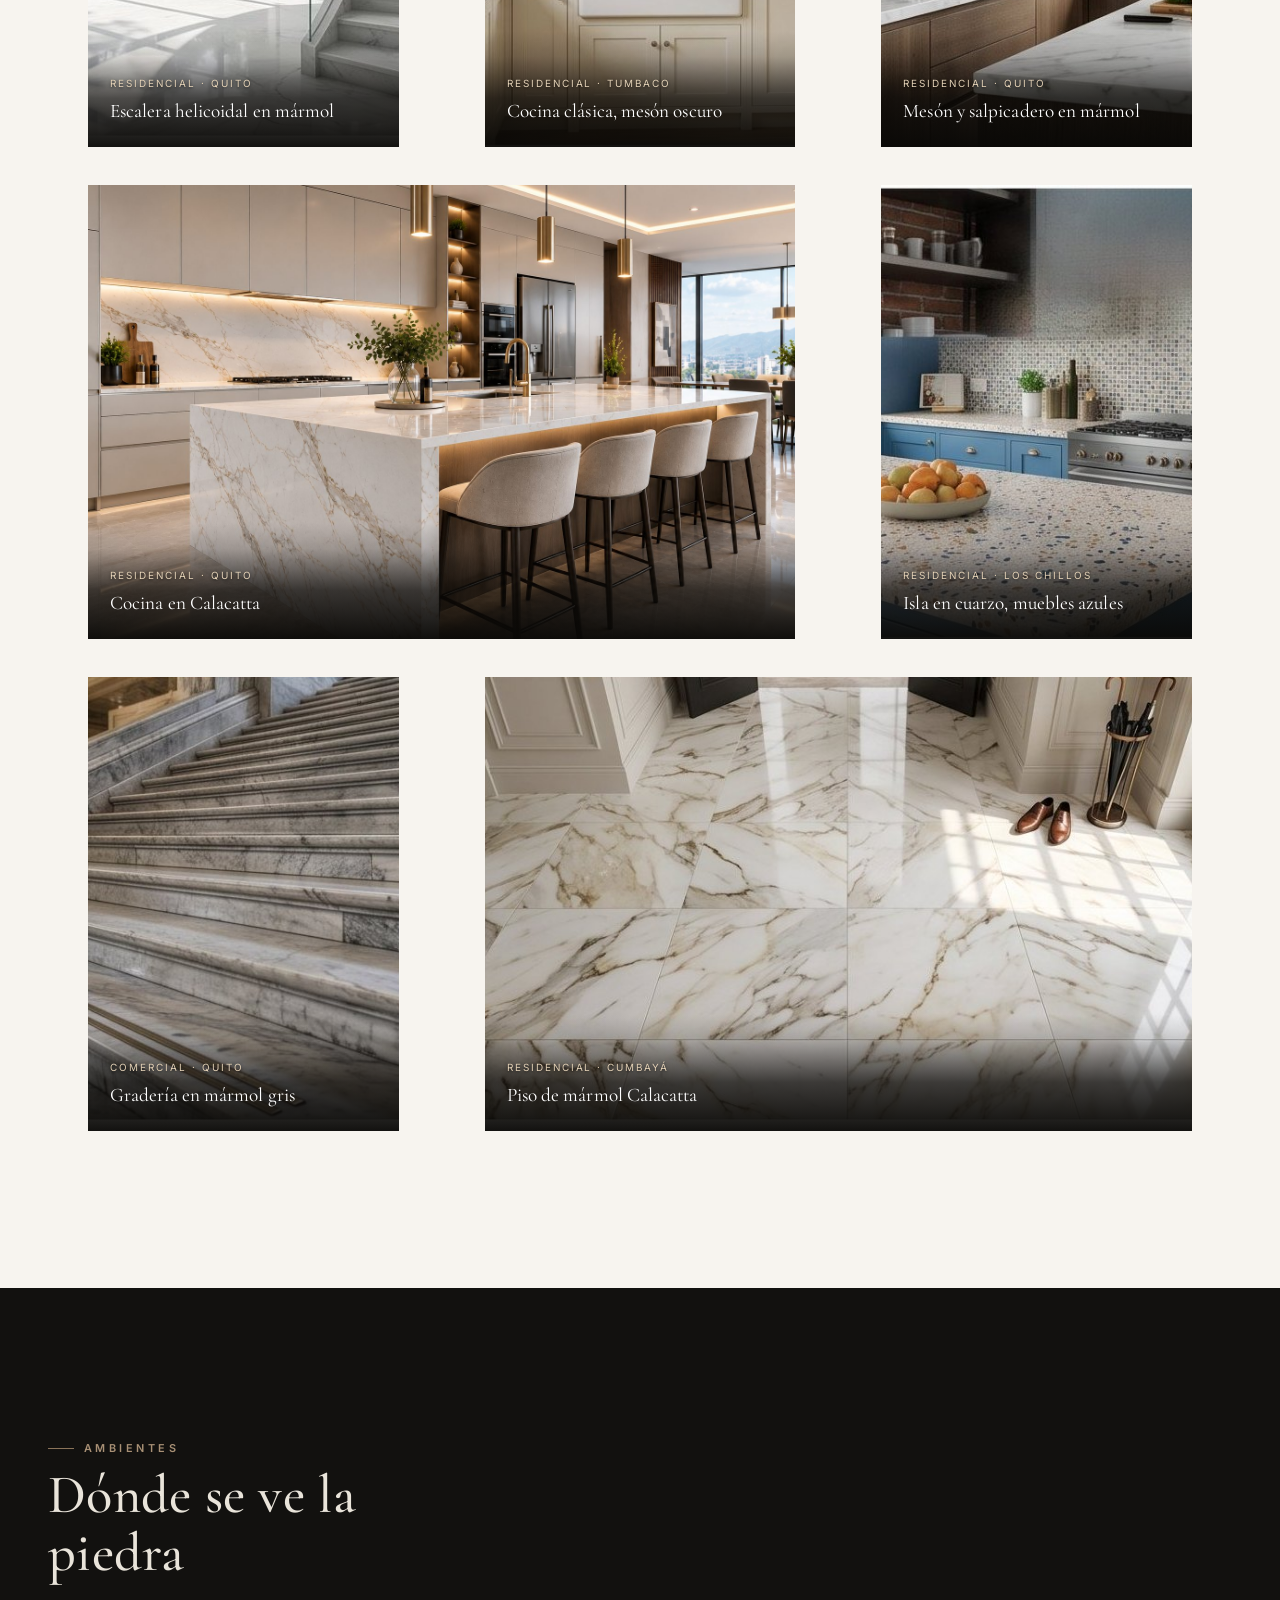
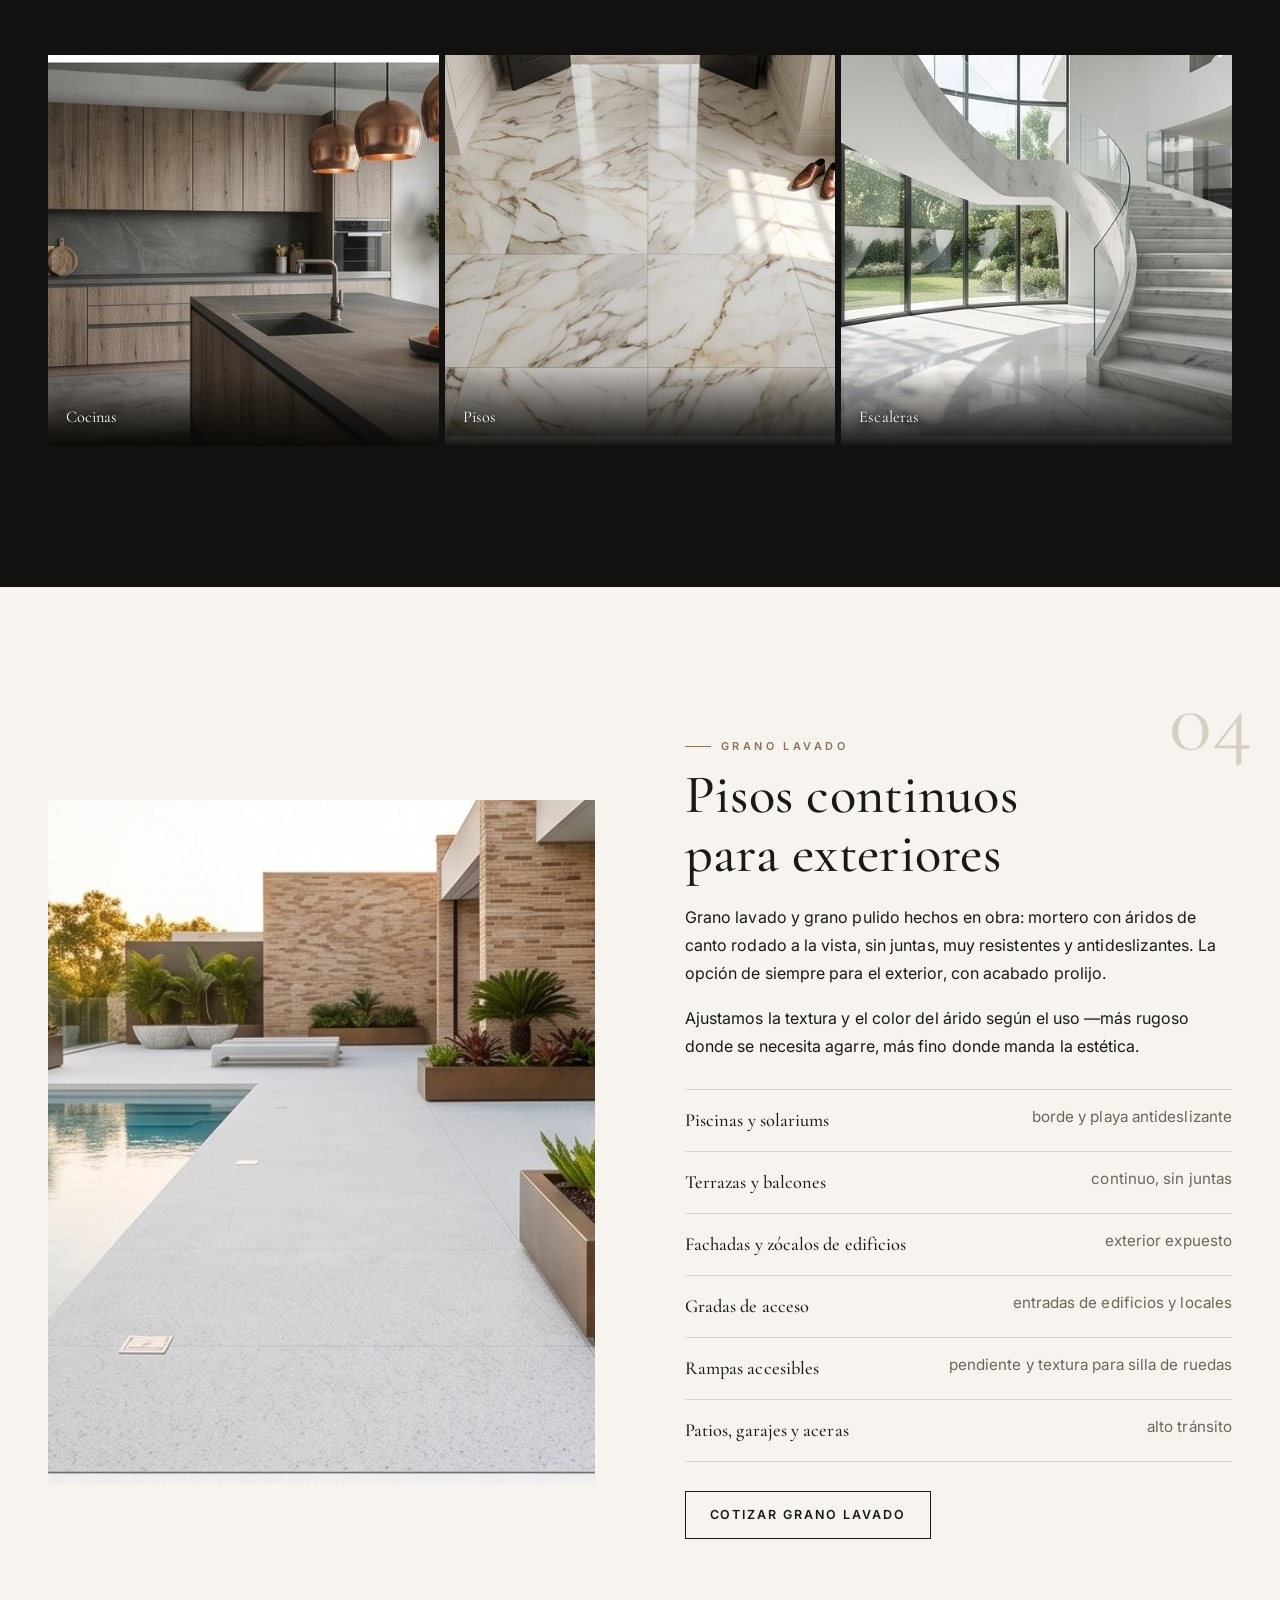
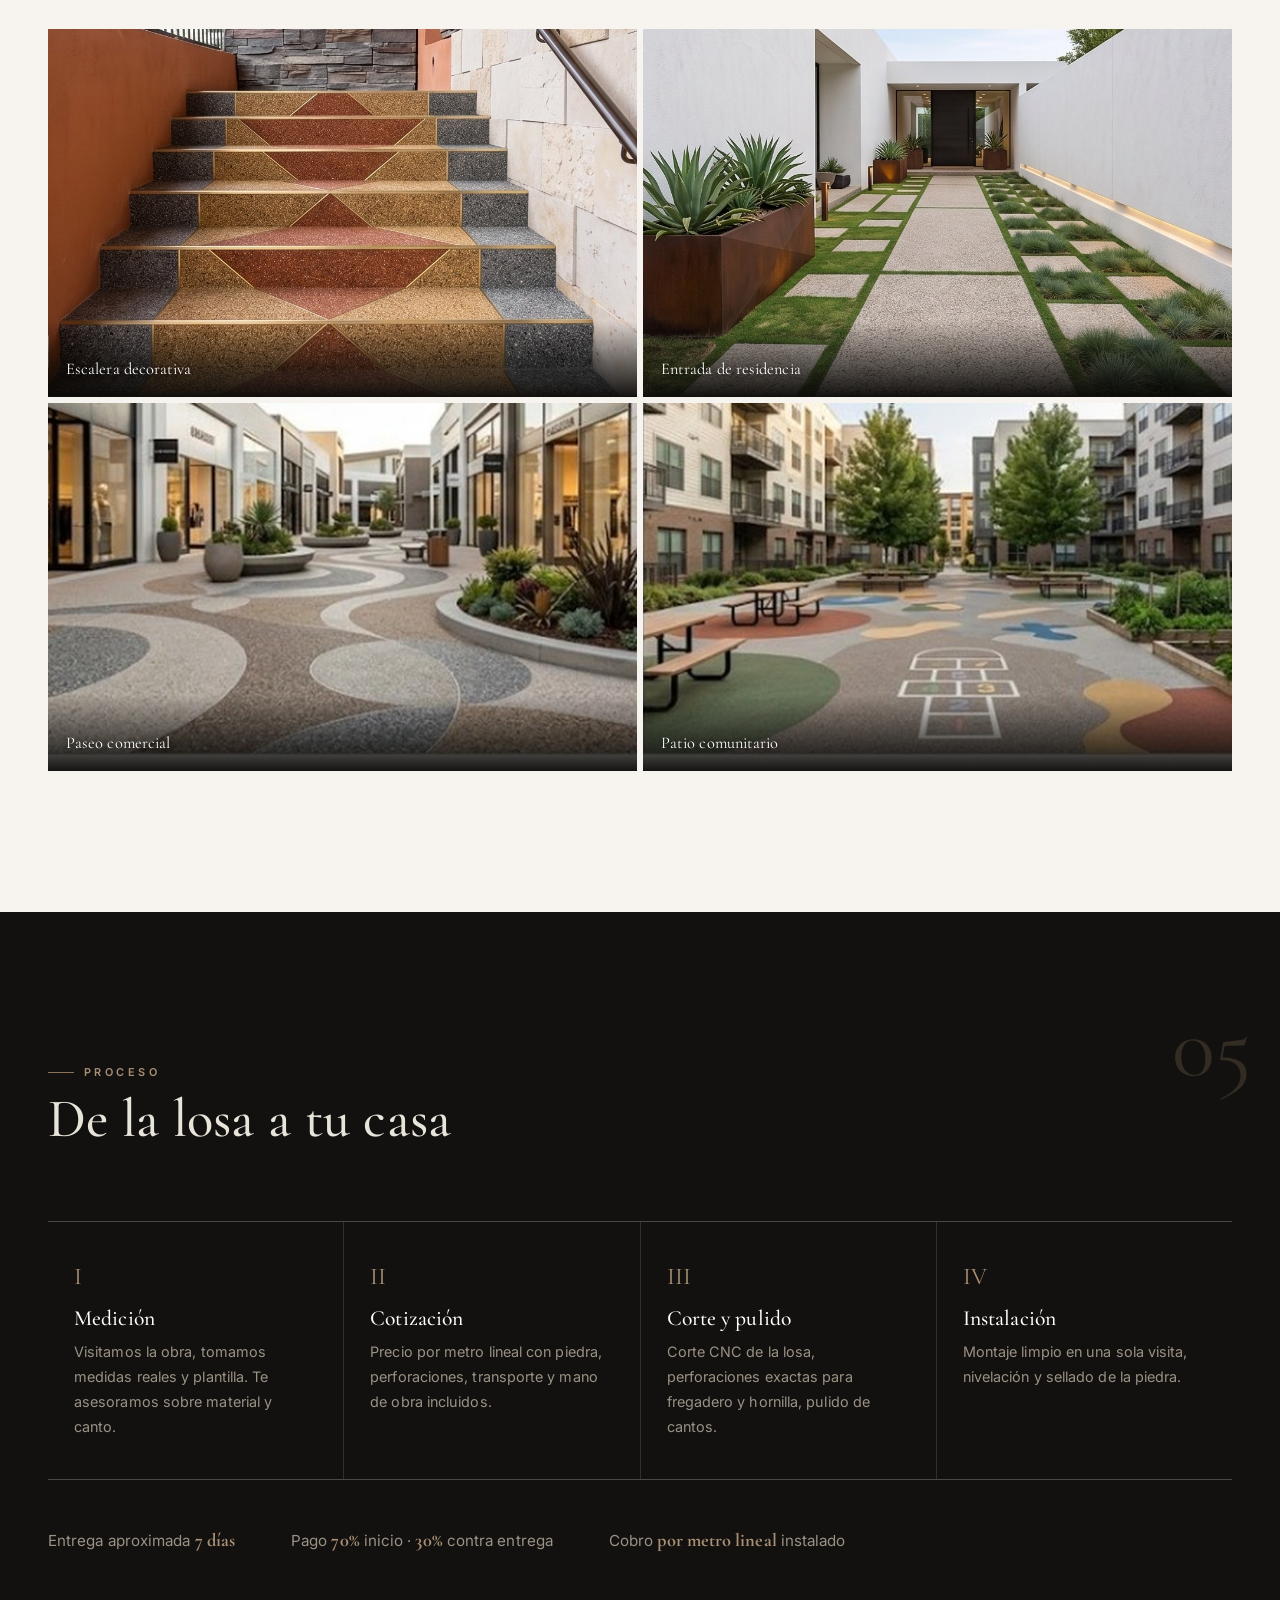
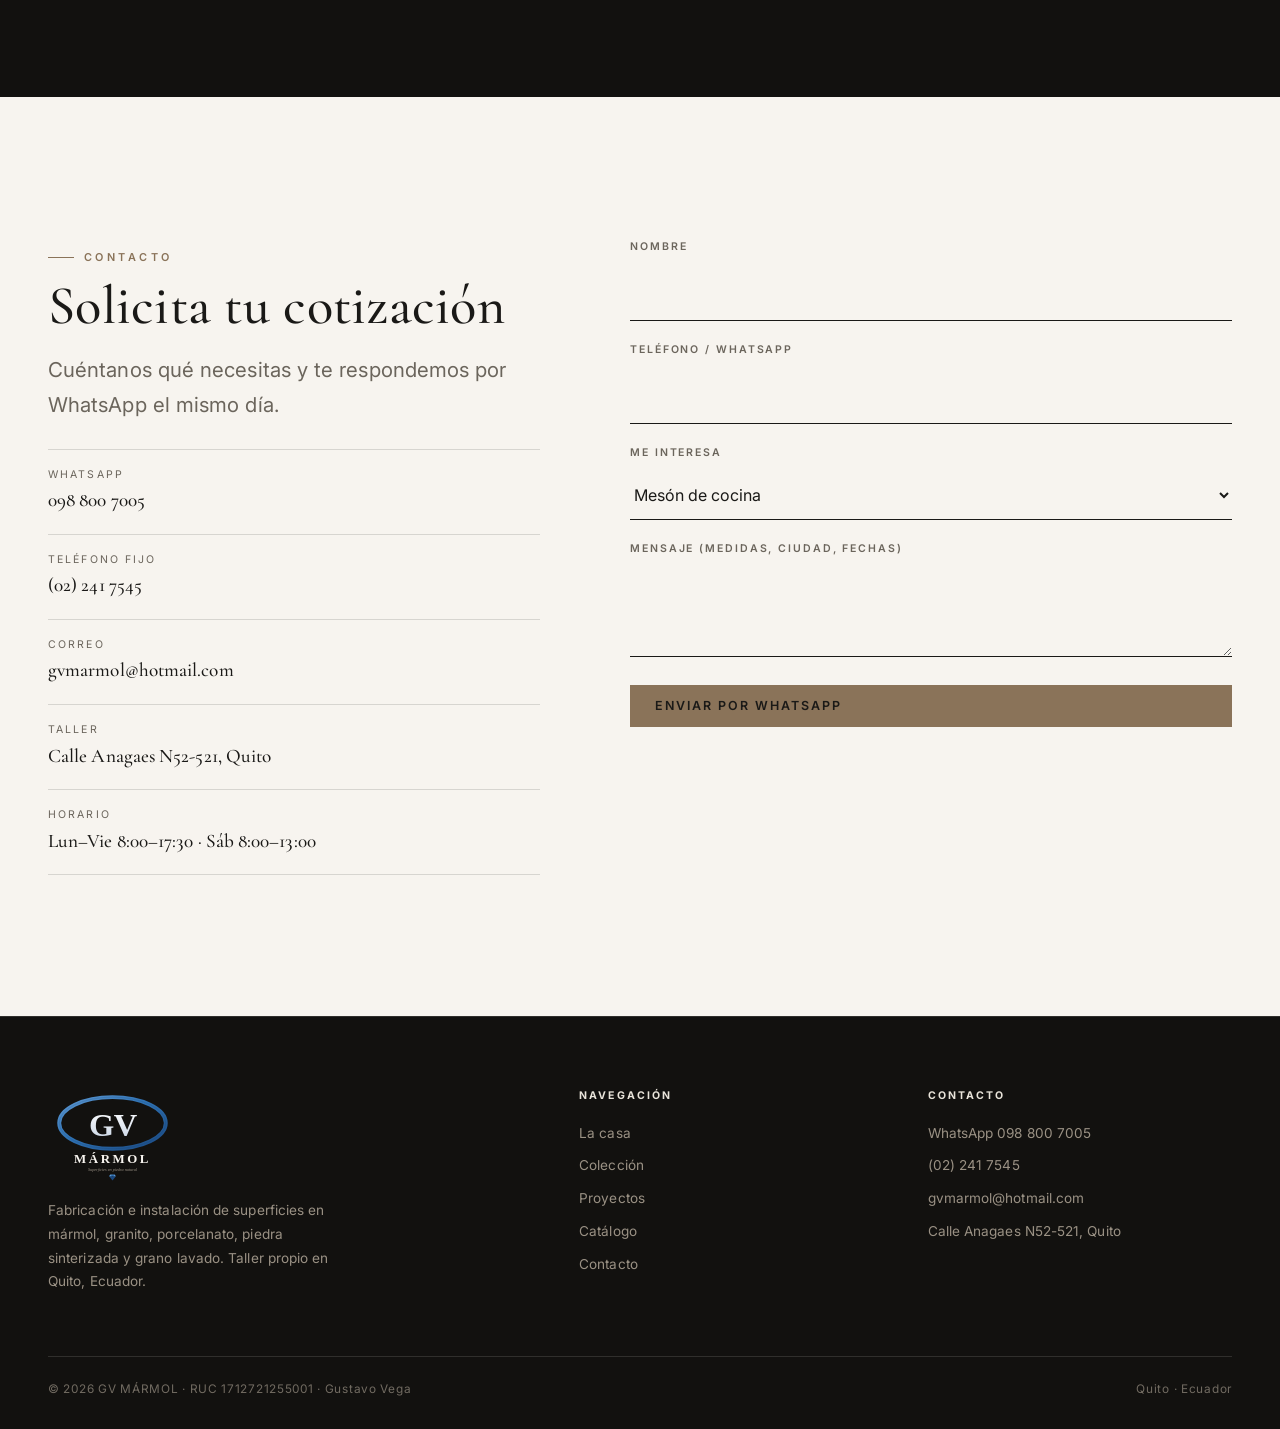
==== commit 32692fb0: "Libro: portada e interior listan todos los materiales Tapa y primera página del libro (inicio y catá" ====
--- a/index.html
+++ b/index.html
@@ -44,12 +44,12 @@
   <div class="book-stage">
     <div class="book" tabindex="0" role="button" aria-label="Abrir el catálogo">
       <div class="book__block"></div>
-      <div class="book__pages"><p>Superficies en piedra<br>natural y sinterizada<br><br>Quito · Ecuador</p></div>
+      <div class="book__pages"><p>Mármol · Granito · Cuarzo<br>Porcelanato · Piedra sinterizada<br>Grano lavado<br><br>Quito · Ecuador</p></div>
       <div class="book__cover">
         <span class="book__spine" aria-hidden="true"></span>
         <span class="t">Catálogo · 2026</span>
         <img class="book__emblem" src="assets/img/book-emblem.svg" alt="GV MÁRMOL" width="300">
-        <span class="t">Piedra natural &amp; sinterizada</span>
+        <span class="t t--list">Mármol · Granito · Cuarzo<br>Porcelanato · Sinterizada · Grano lavado</span>
         <span class="book__hint">Toca el libro para abrir</span>
       </div>
     </div>
--- a/assets/css/styles.css
+++ b/assets/css/styles.css
@@ -281,7 +281,9 @@
 .book__emblem{width:70%;max-width:300px;position:relative;
   filter:drop-shadow(0 1px 0 rgba(255,246,230,.25)) drop-shadow(0 2px 5px rgba(0,0,0,.55))}
 .book__cover .t{position:relative;font-family:var(--serif);font-size:clamp(.6rem,1.7vw,.72rem);
-  letter-spacing:.38em;text-transform:uppercase;color:#c9b48b}
+  letter-spacing:.38em;text-transform:uppercase;color:#c9b48b;text-align:center}
+.book__cover .t--list{letter-spacing:.16em;font-size:clamp(.5rem,1.4vw,.6rem);line-height:2;
+  color:#b79b6e}
 .book__hint{position:absolute;left:50%;bottom:-64px;transform:translateX(-50%);white-space:nowrap;
   display:inline-flex;align-items:center;gap:.7em;
   font-family:var(--sans);font-size:.66rem;letter-spacing:.24em;text-transform:uppercase;font-weight:700;
